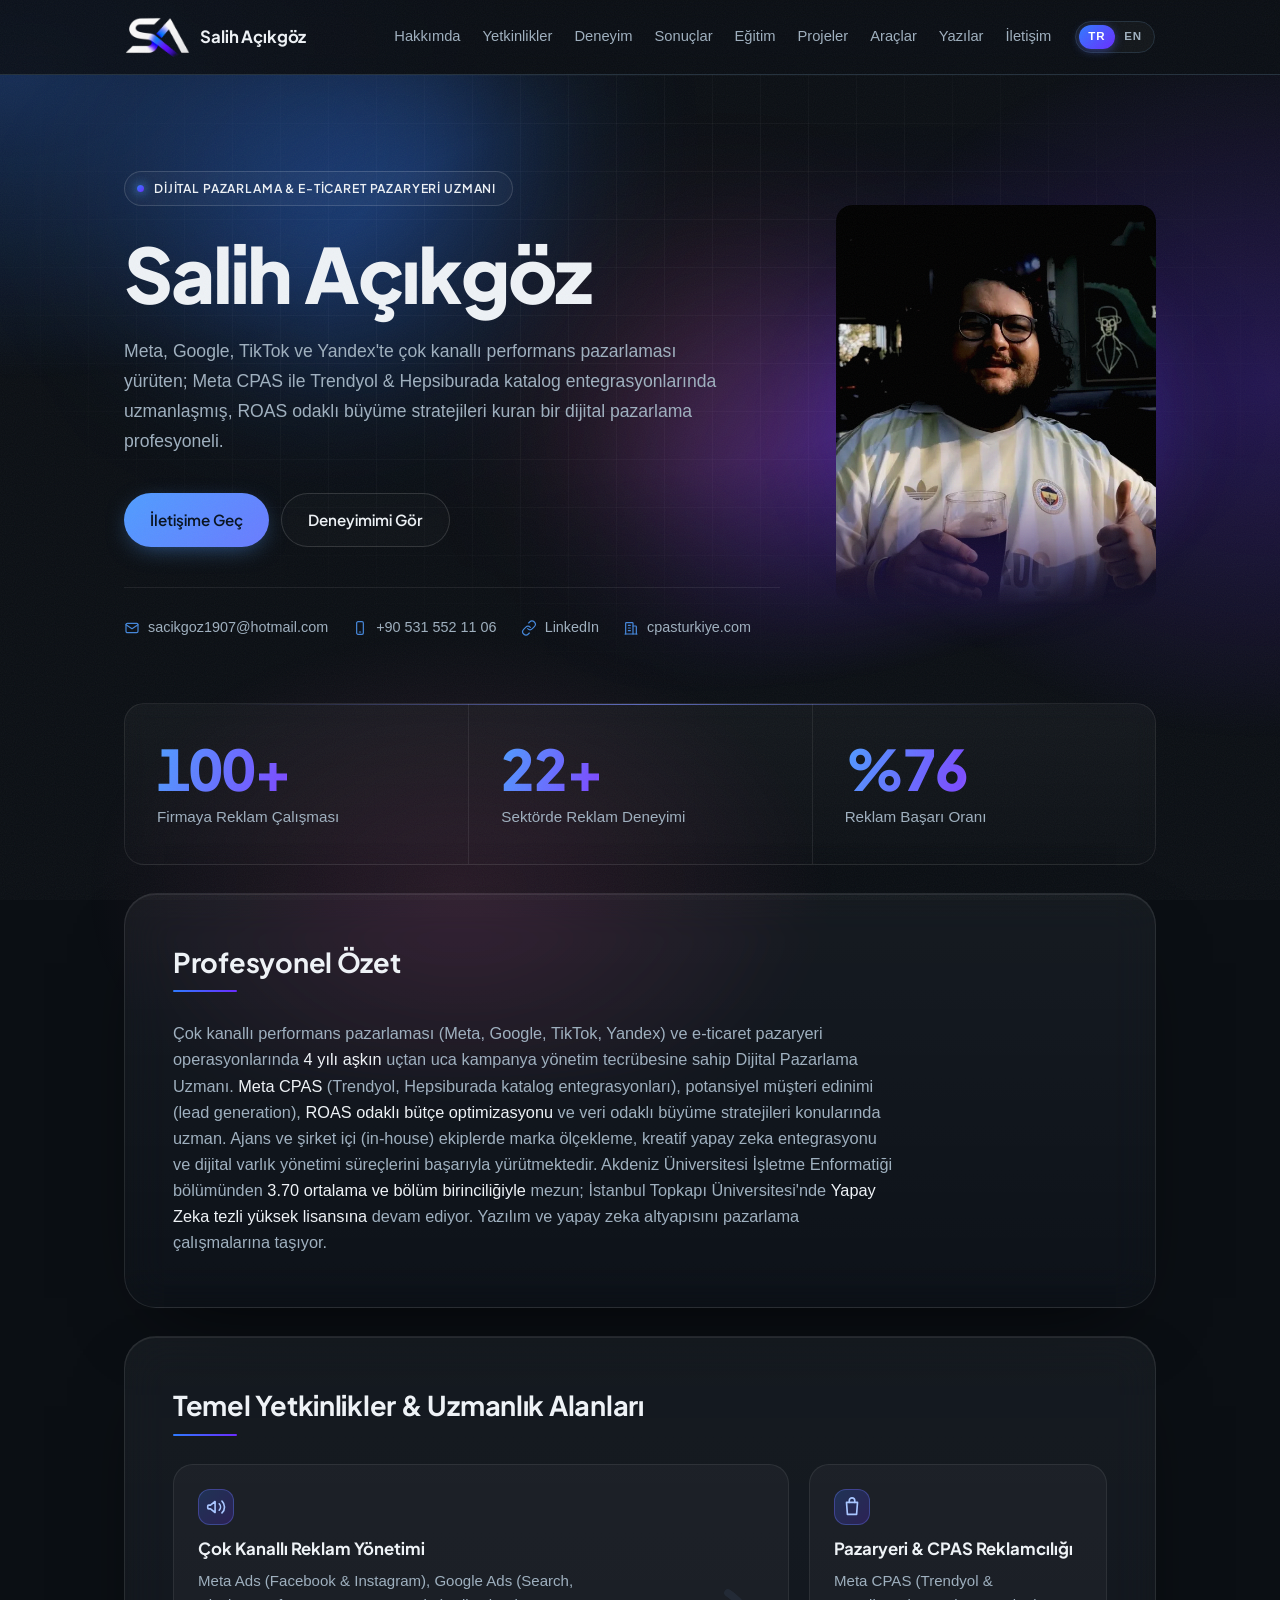
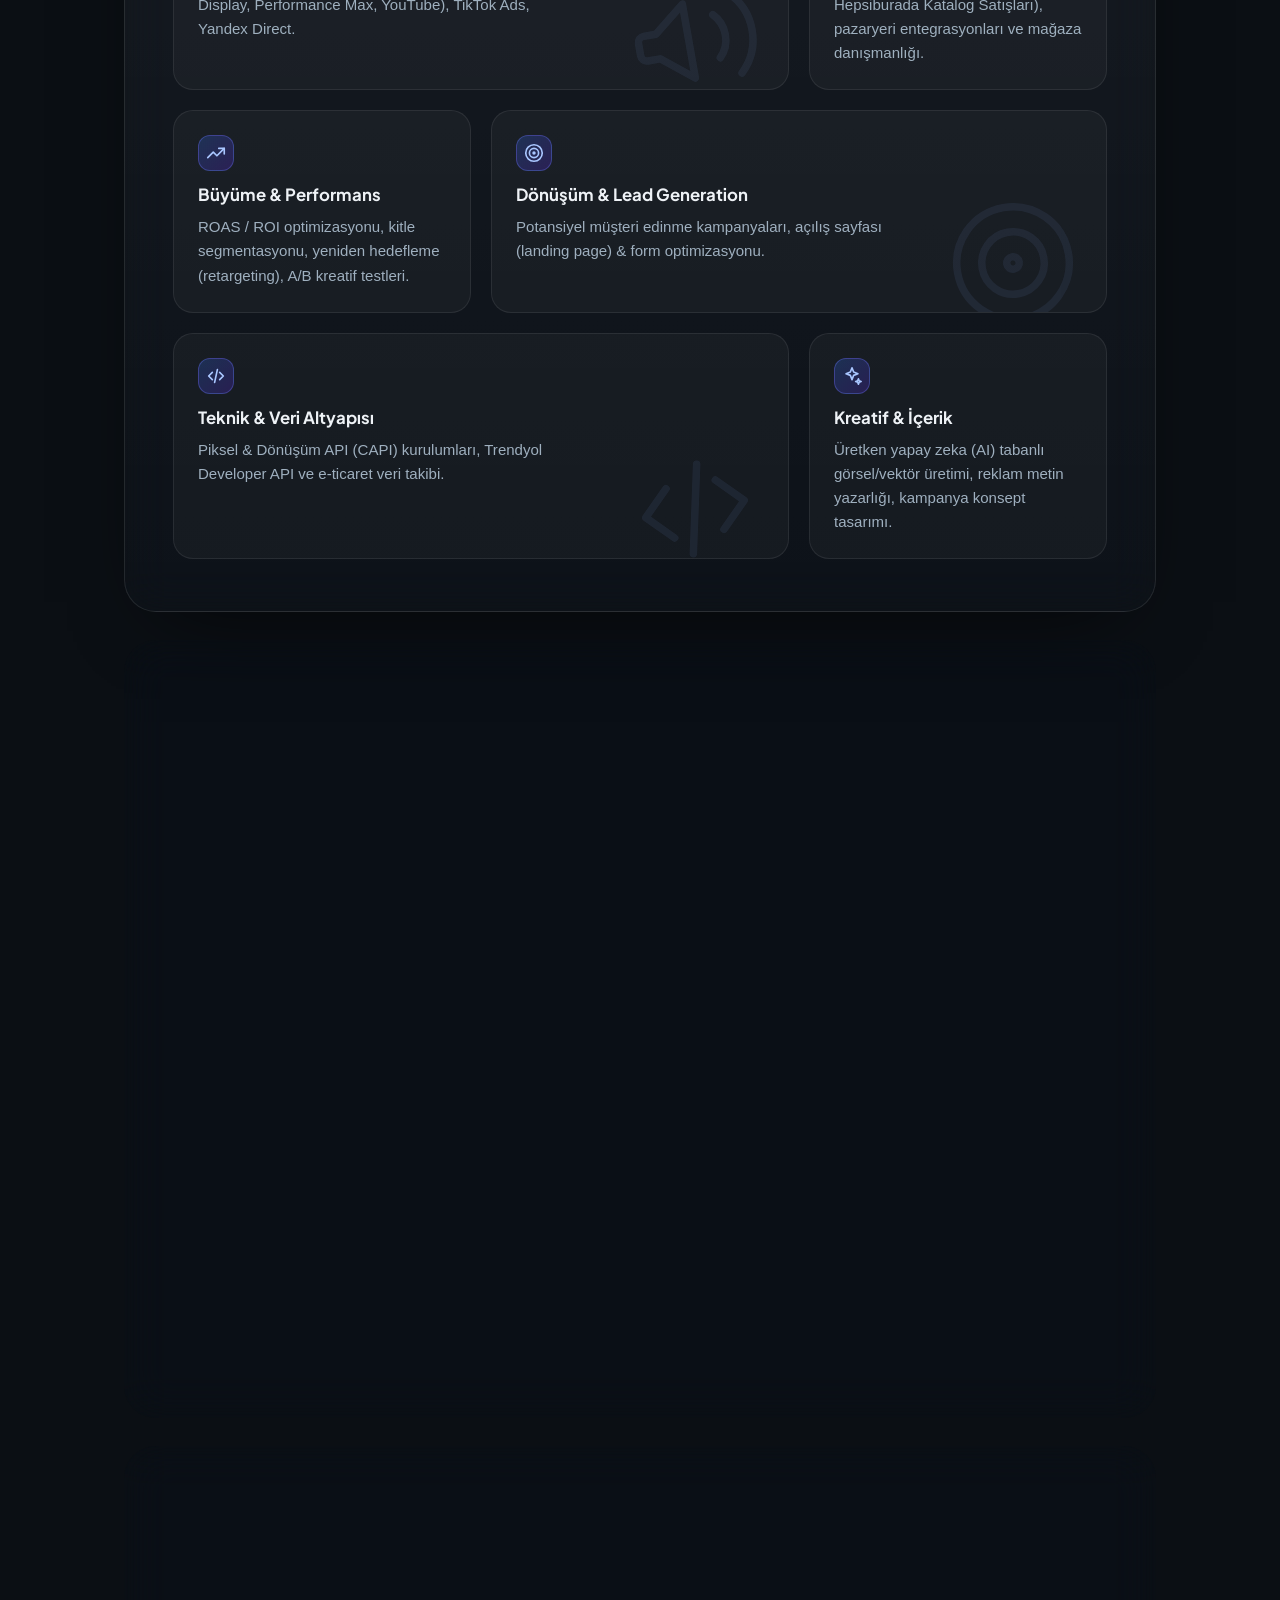
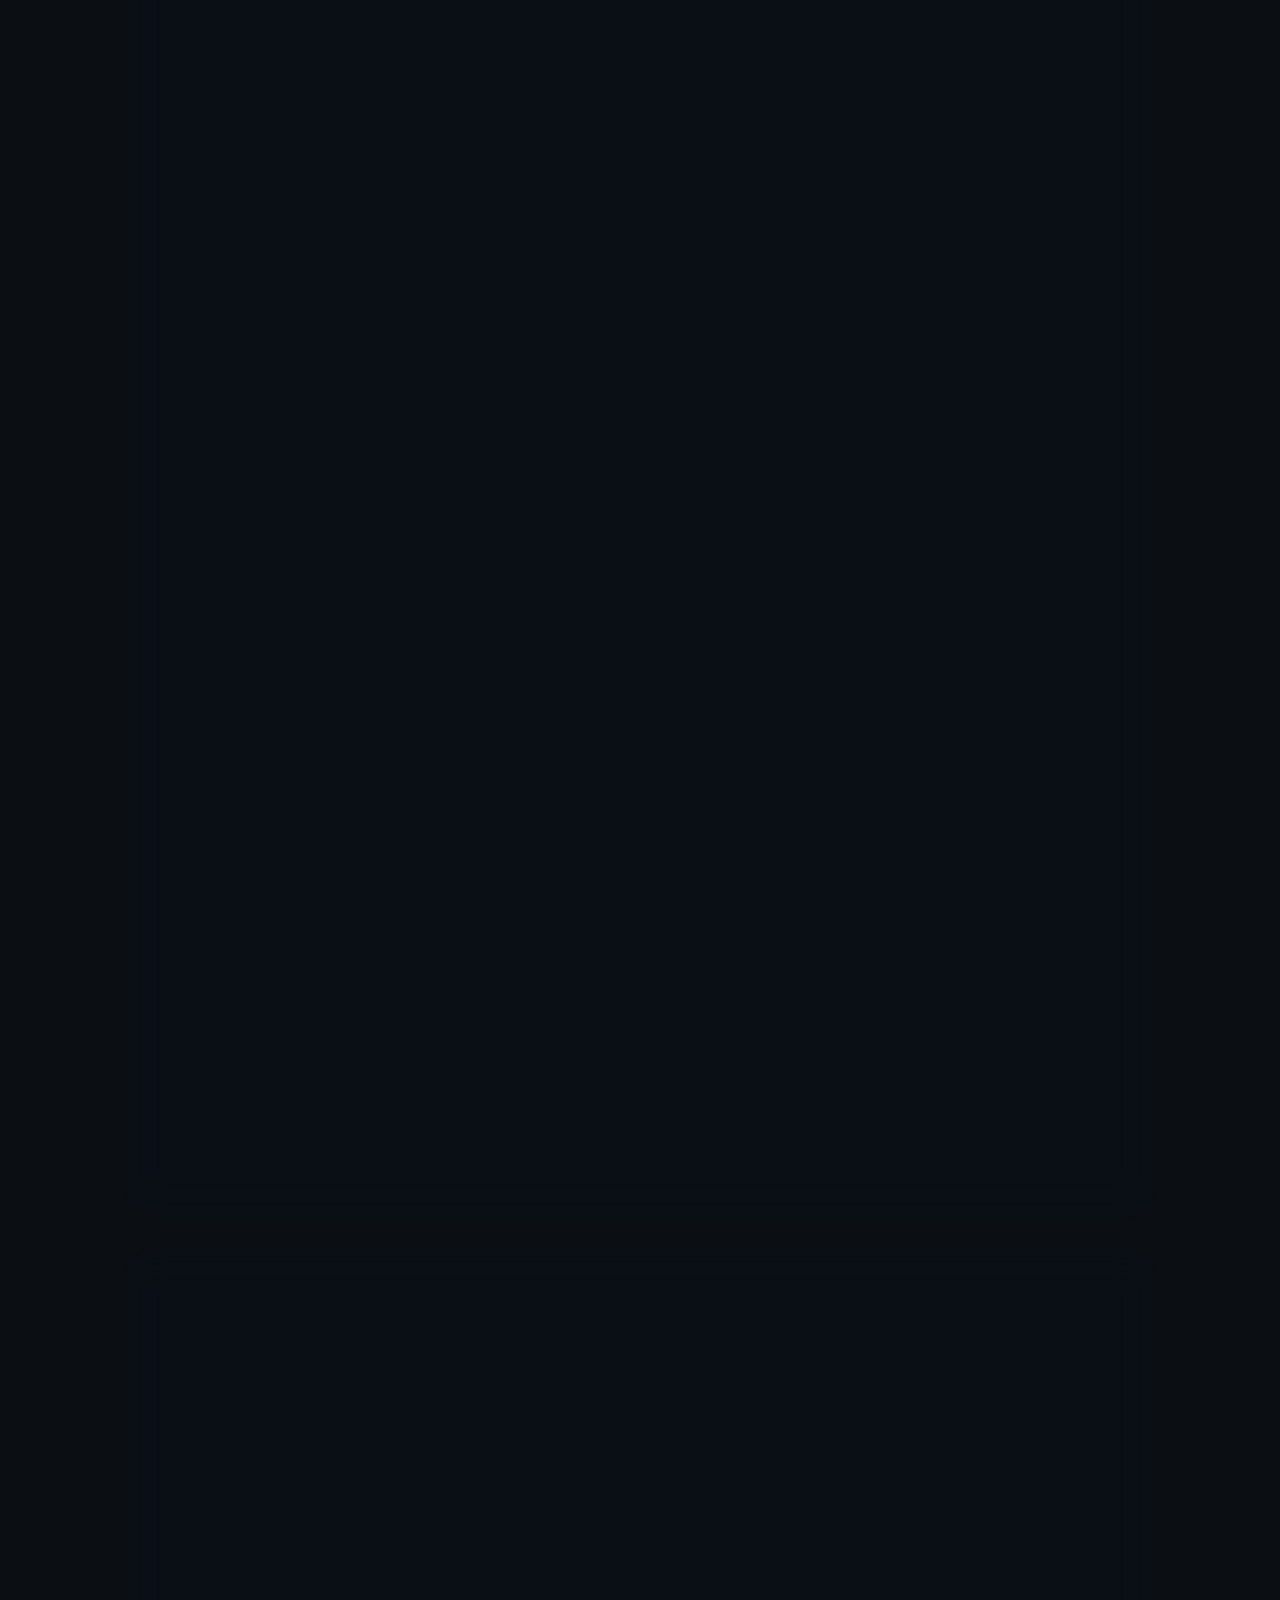
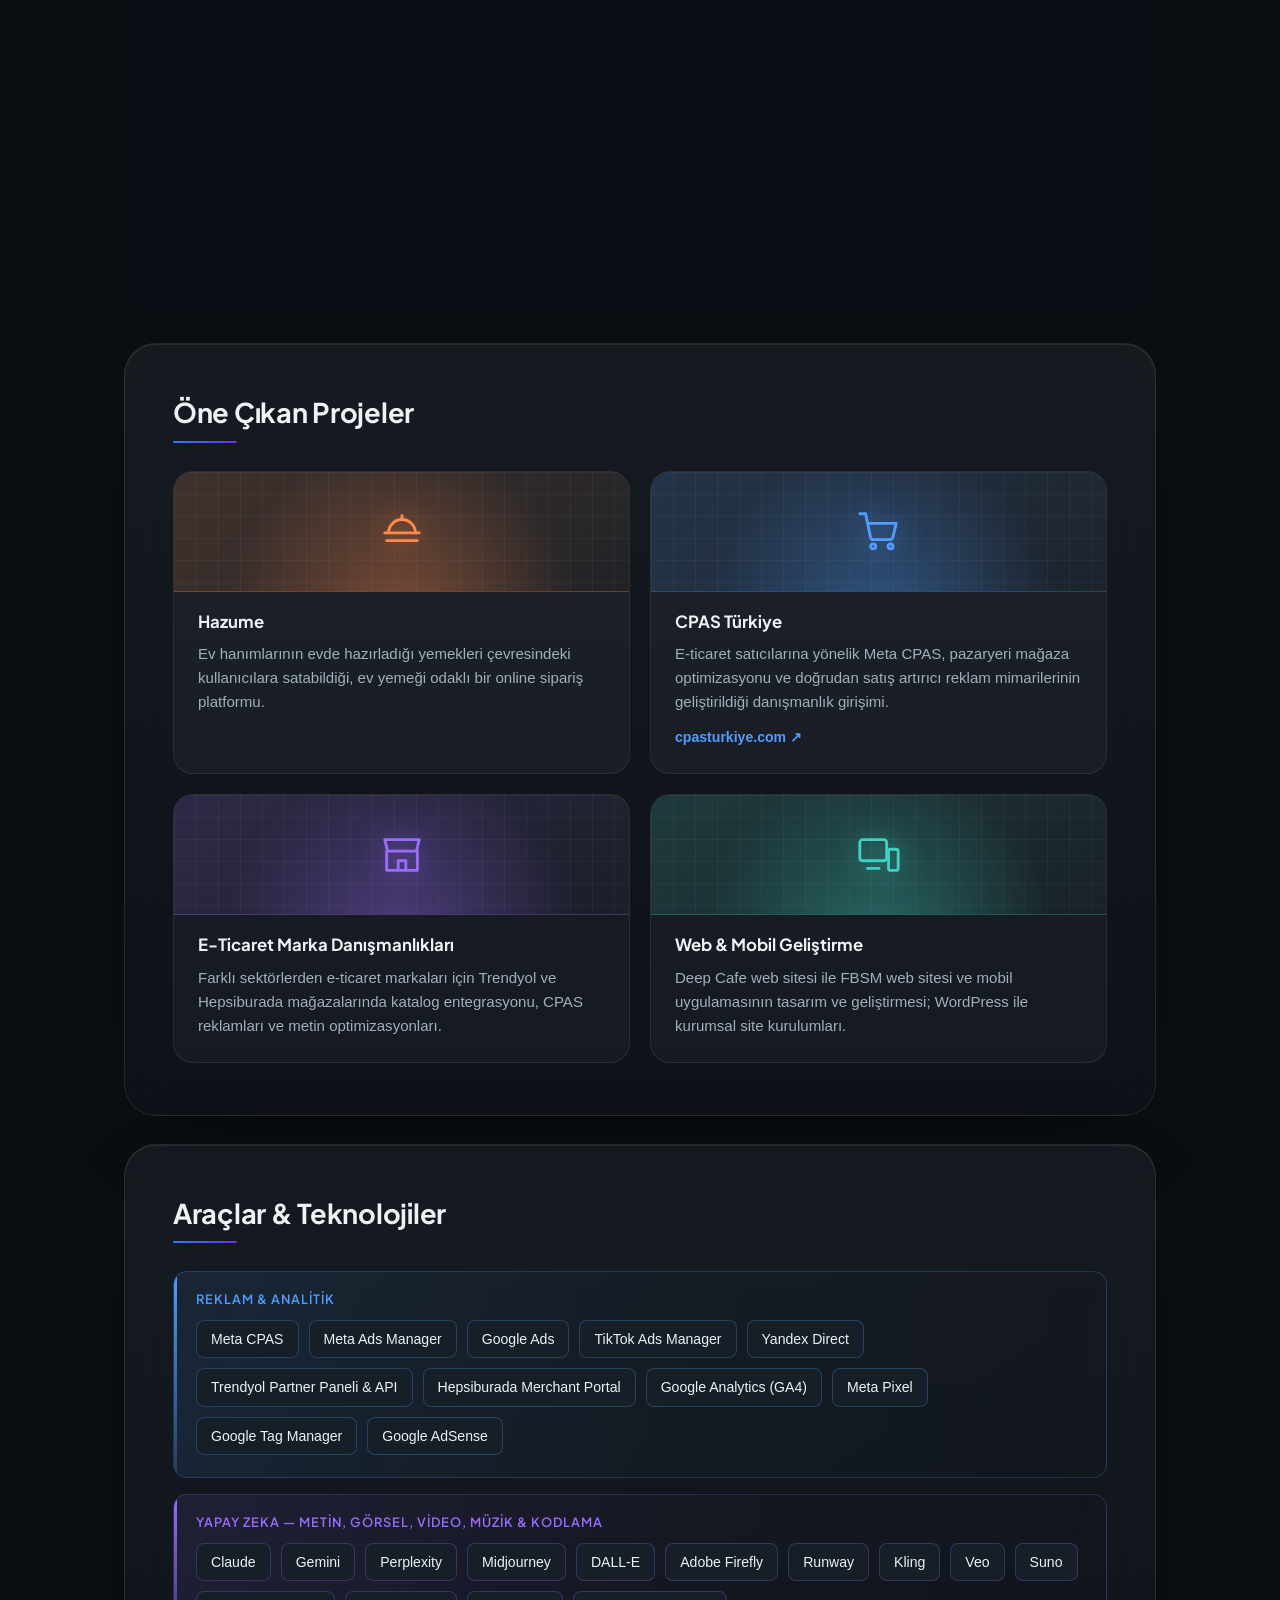
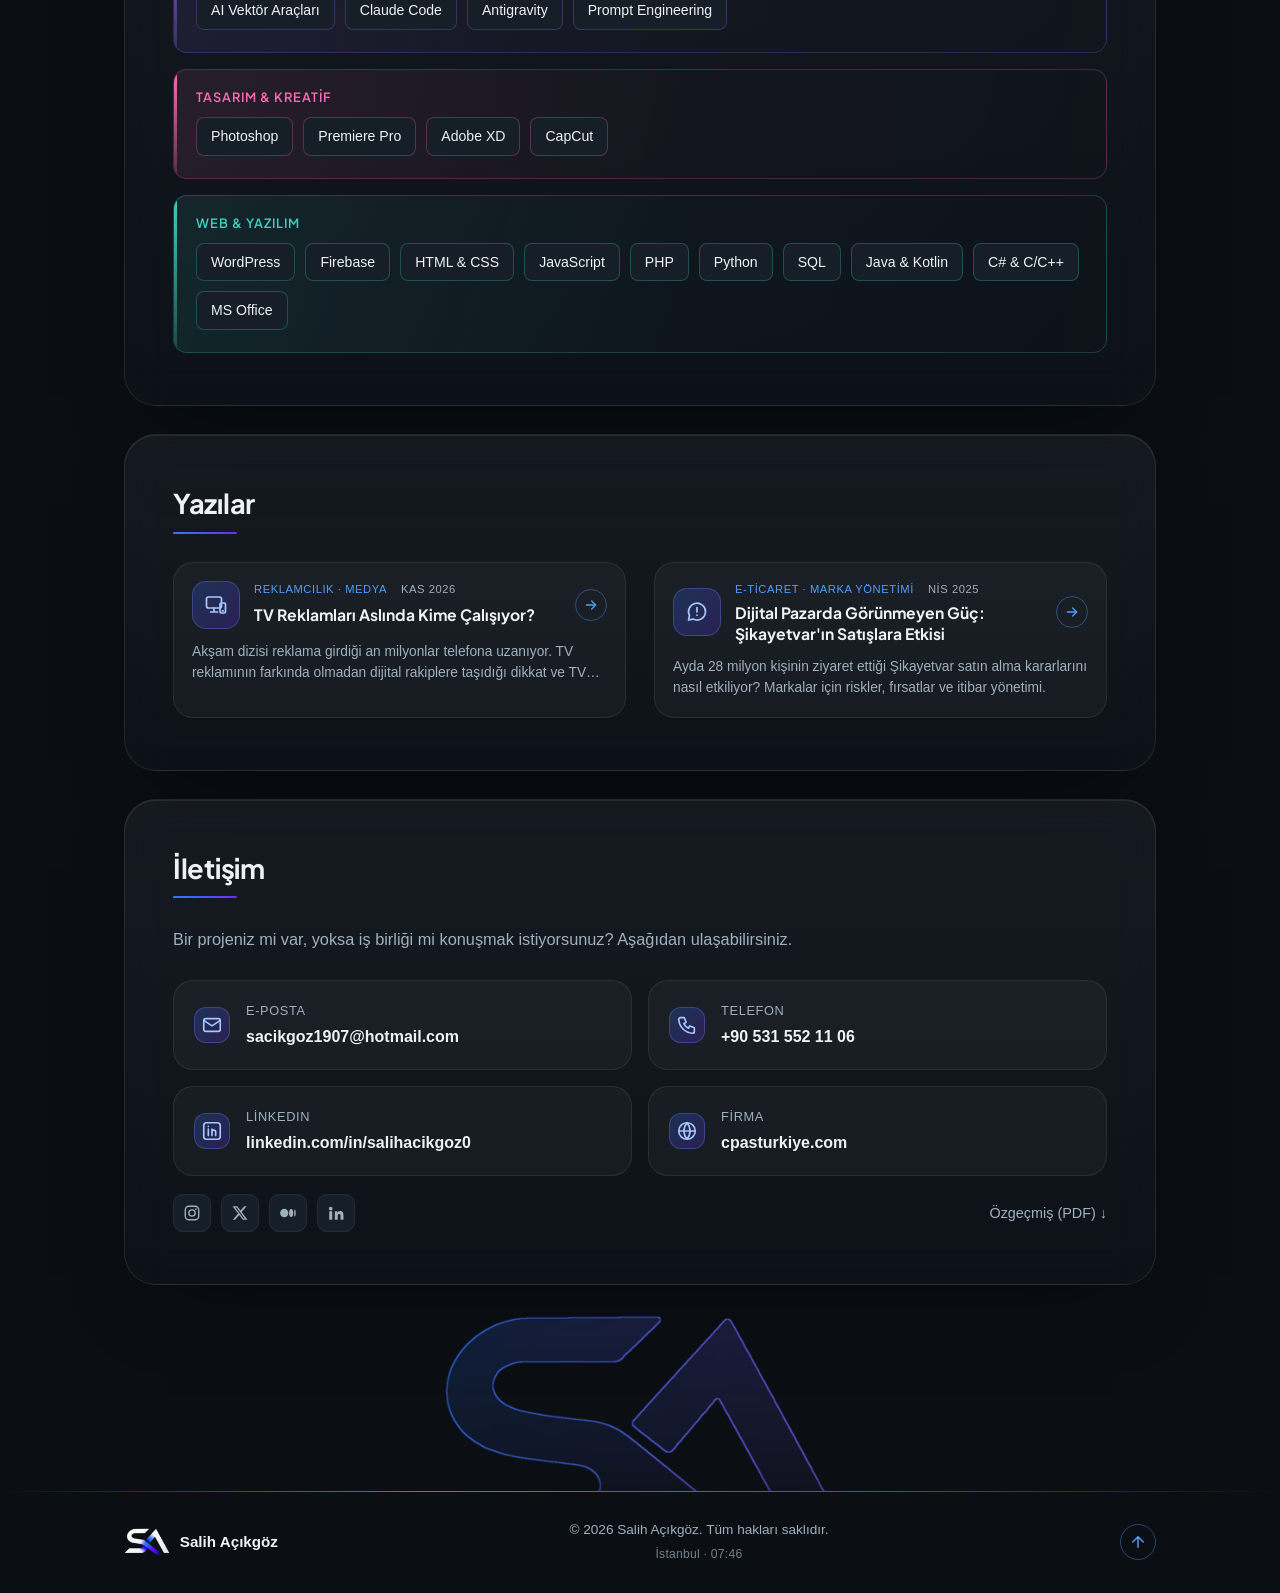
==== index.html @ 22ad57fc "feat: vaka kartları Jale verisiyle her gün güncelleniyor Co-Authored-By: Claude Opus 5.5 <noreply@an" ====
<!DOCTYPE html>
<html lang="tr">
<head>
<meta charset="UTF-8">
<meta name="viewport" content="width=device-width, initial-scale=1.0">
<meta name="theme-color" content="#0b0f14">
<title>Salih Açıkgöz | Dijital Pazarlama & E-Ticaret Pazaryeri Uzmanı</title>
<meta name="description" content="Salih Açıkgöz — Dijital Pazarlama & E-Ticaret Pazaryeri Uzmanı. Meta, Google, TikTok, Yandex performans pazarlaması ve Meta CPAS uzmanlığı.">
<!-- İkon adresleri sabit (?v= yok): Google arama sonucundaki logo sabit adres ister -->
<link rel="icon" type="image/png" href="images/site-icon-48.png" sizes="48x48">
<link rel="icon" type="image/png" href="images/site-icon-192.png" sizes="192x192">
<link rel="apple-touch-icon" href="images/apple-touch-icon.png">
<!-- Dil geçişi (TR ↔ EN): dairesel açılım ilk çizimden önce ayarlanır; script kaydırmayı bitirene kadar çizim bekler -->
<link rel="expect" href="#page-ready" blocking="render">
<script>
  try {
    var j = JSON.parse(sessionStorage.getItem("langJump"));
    if (j && Date.now() - j.t < 10000) {
      var h = document.documentElement, r = Math.hypot(Math.max(j.x, innerWidth - j.x), Math.max(j.y, innerHeight - j.y));
      h.style.setProperty("--vt-x", j.x + "px");
      h.style.setProperty("--vt-y", j.y + "px");
      h.style.setProperty("--vt-r", Math.ceil(r) + "px");
      h.classList.add("vt-lang");
    }
  } catch (e) {}
</script>
<link rel="preconnect" href="https://fonts.googleapis.com">
<link rel="preconnect" href="https://fonts.gstatic.com" crossorigin>
<link rel="stylesheet" href="https://fonts.googleapis.com/css2?family=Plus+Jakarta+Sans:wght@500;600;700;800&display=swap">
<link rel="stylesheet" href="style.css?v=dev">
<link rel="canonical" href="https://salihacikgoz.com/">
<link rel="alternate" hreflang="tr" href="https://salihacikgoz.com/">
<link rel="alternate" hreflang="en" href="https://salihacikgoz.com/en/">
<link rel="alternate" hreflang="x-default" href="https://salihacikgoz.com/">

<!-- Paylaşım önizlemesi (LinkedIn, WhatsApp, X, Facebook) -->
<meta property="og:type" content="profile">
<meta property="og:locale" content="tr_TR">
<meta property="og:locale:alternate" content="en_US">
<meta property="og:site_name" content="Salih Açıkgöz">
<meta property="og:url" content="https://salihacikgoz.com/">
<meta property="og:title" content="Salih Açıkgöz | Dijital Pazarlama & E-Ticaret Pazaryeri Uzmanı">
<meta property="og:description" content="Meta, Google, TikTok ve Yandex performans pazarlaması; Meta CPAS ile Trendyol & Hepsiburada katalog reklamları. 100+ firmaya reklam çalışması.">
<meta property="og:image" content="https://salihacikgoz.com/images/og-image.jpg">
<meta property="og:image:width" content="1200">
<meta property="og:image:height" content="630">
<meta property="og:image:alt" content="Salih Açıkgöz">
<meta property="profile:first_name" content="Salih">
<meta property="profile:last_name" content="Açıkgöz">
<meta name="twitter:card" content="summary_large_image">
<meta name="twitter:creator" content="@SalihAcikgoz0">
<meta name="twitter:title" content="Salih Açıkgöz | Dijital Pazarlama & E-Ticaret Pazaryeri Uzmanı">
<meta name="twitter:description" content="Meta, Google, TikTok ve Yandex performans pazarlaması; Meta CPAS ile Trendyol & Hepsiburada katalog reklamları.">
<meta name="twitter:image" content="https://salihacikgoz.com/images/og-image.jpg">

<!-- Google için yapılandırılmış veri -->
<script type="application/ld+json">
{
  "@context": "https://schema.org",
  "@type": "Person",
  "name": "Salih Açıkgöz",
  "jobTitle": "Dijital Pazarlama & E-Ticaret Pazaryeri Uzmanı",
  "url": "https://salihacikgoz.com/",
  "image": "https://salihacikgoz.com/images/profile.jpg",
  "email": "mailto:sacikgoz1907@hotmail.com",
  "sameAs": [
    "https://www.linkedin.com/in/salihacikgoz0/",
    "https://www.instagram.com/salihacikgoz0/",
    "https://x.com/SalihAcikgoz0",
    "https://medium.com/@salihacikgoz",
    "https://cpasturkiye.com"
  ],
  "worksFor": { "@type": "Organization", "name": "BrotherHustle" },
  "alumniOf": [
    { "@type": "CollegeOrUniversity", "name": "Akdeniz Üniversitesi" },
    { "@type": "CollegeOrUniversity", "name": "İstanbul Topkapı Üniversitesi" },
    { "@type": "CollegeOrUniversity", "name": "Anadolu Üniversitesi" }
  ],
  "knowsAbout": [
    "Meta CPAS", "Meta Ads", "Google Ads", "TikTok Ads", "Yandex Direct",
    "Performans Pazarlaması", "Trendyol", "Hepsiburada", "E-Ticaret", "Yapay Zeka"
  ],
  "knowsLanguage": ["tr", "en"]
}
</script>

<!-- Google tag (gtag.js) -->
<script async src="https://www.googletagmanager.com/gtag/js?id=G-B23FWT14V4"></script>
<script>
  window.dataLayer = window.dataLayer || [];
  function gtag(){dataLayer.push(arguments);}
  gtag('js', new Date());

  gtag('config', 'G-B23FWT14V4');
</script>
</head>
<body>

<header class="nav">
  <div class="nav-inner">
    <div class="scroll-progress" aria-hidden="true"></div>
    <a href="/" class="logo"><img src="images/logo-mark.webp?v=dev" alt="" width="65" height="40"><span>Salih Açıkgöz</span></a>
    <button class="nav-toggle" id="navToggle" aria-label="Menüyü aç">☰</button>
    <nav class="nav-links" id="navLinks">
      <a href="#about">Hakkımda</a>
      <a href="#skills">Yetkinlikler</a>
      <a href="#experience">Deneyim</a>
      <a href="#brands">Sonuçlar</a>
      <a href="#education">Eğitim</a>
      <a href="#projects">Projeler</a>
      <a href="#tools">Araçlar</a>
      <a href="#writing">Yazılar</a>
      <a href="#contact">İletişim</a>
    </nav>
    <a href="/en/" class="lang-switch" hreflang="en" lang="en" aria-label="English version"><span class="ls-opt on" aria-hidden="true">TR</span><span class="ls-opt" aria-hidden="true">EN</span></a>
  </div>
</header>

<main>

  <section id="top" class="hero">
    <div class="hero-bg" aria-hidden="true">
      <span class="glow glow-blue"></span>
      <span class="glow glow-purple"></span>
      <span class="glow glow-pink"></span>
    </div>
    <div class="hero-inner">
      <p class="eyebrow">Dijital Pazarlama & E-Ticaret Pazaryeri Uzmanı</p>
      <h1>Salih Açıkgöz</h1>
      <p class="hero-lead">
        Meta, Google, TikTok ve Yandex'te çok kanallı performans pazarlaması yürüten;
        Meta CPAS ile Trendyol & Hepsiburada katalog entegrasyonlarında uzmanlaşmış,
        ROAS odaklı büyüme stratejileri kuran bir dijital pazarlama profesyoneli.
      </p>
      <div class="hero-actions">
        <a href="#contact" class="btn btn-primary">İletişime Geç</a>
        <a href="#experience" class="btn btn-ghost">Deneyimimi Gör</a>
      </div>
      <div class="hero-meta">
        <span><svg viewBox="0 0 24 24" fill="none" stroke-width="1.8" stroke-linecap="round" stroke-linejoin="round" aria-hidden="true"><rect x="3" y="5" width="18" height="14" rx="2"/><path d="m3 7 9 6 9-6"/></svg>sacikgoz1907@hotmail.com</span>
        <span><svg viewBox="0 0 24 24" fill="none" stroke-width="1.8" stroke-linecap="round" stroke-linejoin="round" aria-hidden="true"><rect x="7" y="2.5" width="10" height="19" rx="2"/><path d="M11 18h2"/></svg>+90 531 552 11 06</span>
        <span><svg viewBox="0 0 24 24" fill="none" stroke-width="1.8" stroke-linecap="round" stroke-linejoin="round" aria-hidden="true"><path d="M10 13a5 5 0 0 0 7.07 0l3-3a5 5 0 0 0-7.07-7.07l-1.5 1.5"/><path d="M14 11a5 5 0 0 0-7.07 0l-3 3a5 5 0 0 0 7.07 7.07l1.5-1.5"/></svg><a href="https://linkedin.com/in/salihacikgoz0/" target="_blank" rel="noopener">LinkedIn</a></span>
        <span><svg viewBox="0 0 24 24" fill="none" stroke-width="1.8" stroke-linecap="round" stroke-linejoin="round" aria-hidden="true"><path d="M4 21V5a1 1 0 0 1 1-1h9a1 1 0 0 1 1 1v16"/><path d="M15 9h4a1 1 0 0 1 1 1v11"/><path d="M8 8h3M8 12h3M8 16h3M3 21h18"/></svg><a href="https://cpasturkiye.com" target="_blank" rel="noopener">cpasturkiye.com</a></span>
      </div>
    </div>
    <figure class="hero-photo">
      <img src="images/profile.webp?v=dev" alt="Salih Açıkgöz" width="608" height="760" fetchpriority="high">
    </figure>
  </section>

  <section class="stats" aria-label="Rakamlarla">
    <div class="stat">
      <span class="stat-value">100+</span>
      <span class="stat-label">Firmaya Reklam Çalışması</span>
    </div>
    <div class="stat">
      <span class="stat-value">22+</span>
      <span class="stat-label">Sektörde Reklam Deneyimi</span>
    </div>
    <div class="stat">
      <span class="stat-value">%76</span>
      <span class="stat-label">Reklam Başarı Oranı</span>
    </div>
  </section>

  <section id="about" class="section">
    <h2 class="section-title">Profesyonel Özet</h2>
    <p class="section-text summary">
      Çok kanallı performans pazarlaması (Meta, Google, TikTok, Yandex) ve e-ticaret pazaryeri
      operasyonlarında <span class="hl">4 yılı aşkın</span> uçtan uca kampanya yönetim tecrübesine sahip Dijital Pazarlama
      Uzmanı. <span class="hl">Meta CPAS</span> (Trendyol, Hepsiburada katalog entegrasyonları), potansiyel müşteri edinimi
      (lead generation), <span class="hl">ROAS odaklı bütçe optimizasyonu</span> ve veri odaklı büyüme stratejileri konularında
      uzman. Ajans ve şirket içi (in-house) ekiplerde marka ölçekleme, kreatif yapay zeka entegrasyonu
      ve dijital varlık yönetimi süreçlerini başarıyla yürütmektedir. Akdeniz Üniversitesi İşletme
      Enformatiği bölümünden <span class="hl">3.70 ortalama ve bölüm birinciliğiyle</span> mezun; İstanbul Topkapı
      Üniversitesi'nde <span class="hl">Yapay Zeka tezli yüksek lisansına</span> devam ediyor. Yazılım ve yapay zeka
      altyapısını pazarlama çalışmalarına taşıyor.
    </p>
  </section>

  <section id="skills" class="section alt">
    <h2 class="section-title">Temel Yetkinlikler & Uzmanlık Alanları</h2>
    <div class="grid grid-3 bento">
      <div class="card wide">
        <span class="card-art" aria-hidden="true"><svg viewBox="0 0 24 24" fill="none" stroke="currentColor" stroke-width="1.8" stroke-linecap="round" stroke-linejoin="round"><path d="M3 11v2a1 1 0 0 0 1 1h2l5 4V6L6 10H4a1 1 0 0 0-1 1z"/><path d="M15.5 8.5a5 5 0 0 1 0 7"/><path d="M18.5 5.5a9 9 0 0 1 0 13"/></svg></span>
        <span class="card-icon" aria-hidden="true"><svg viewBox="0 0 24 24" fill="none" stroke="currentColor" stroke-width="1.8" stroke-linecap="round" stroke-linejoin="round"><path d="M3 11v2a1 1 0 0 0 1 1h2l5 4V6L6 10H4a1 1 0 0 0-1 1z"/><path d="M15.5 8.5a5 5 0 0 1 0 7"/><path d="M18.5 5.5a9 9 0 0 1 0 13"/></svg></span>
        <h3>Çok Kanallı Reklam Yönetimi</h3>
        <p>Meta Ads (Facebook & Instagram), Google Ads (Search, Display, Performance Max, YouTube), TikTok Ads, Yandex Direct.</p>
      </div>
      <div class="card">
        <span class="card-art" aria-hidden="true"><svg viewBox="0 0 24 24" fill="none" stroke="currentColor" stroke-width="1.8" stroke-linecap="round" stroke-linejoin="round"><path d="M6 7h12l-1 13H7L6 7z"/><path d="M9 7V5a3 3 0 0 1 6 0v2"/></svg></span>
        <span class="card-icon" aria-hidden="true"><svg viewBox="0 0 24 24" fill="none" stroke="currentColor" stroke-width="1.8" stroke-linecap="round" stroke-linejoin="round"><path d="M6 7h12l-1 13H7L6 7z"/><path d="M9 7V5a3 3 0 0 1 6 0v2"/></svg></span>
        <h3>Pazaryeri & CPAS Reklamcılığı</h3>
        <p>Meta CPAS (Trendyol & Hepsiburada Katalog Satışları), pazaryeri entegrasyonları ve mağaza danışmanlığı.</p>
      </div>
      <div class="card">
        <span class="card-art" aria-hidden="true"><svg viewBox="0 0 24 24" fill="none" stroke="currentColor" stroke-width="1.8" stroke-linecap="round" stroke-linejoin="round"><path d="M3 17l6-6 4 4 8-8"/><path d="M15 7h6v6"/></svg></span>
        <span class="card-icon" aria-hidden="true"><svg viewBox="0 0 24 24" fill="none" stroke="currentColor" stroke-width="1.8" stroke-linecap="round" stroke-linejoin="round"><path d="M3 17l6-6 4 4 8-8"/><path d="M15 7h6v6"/></svg></span>
        <h3>Büyüme & Performans</h3>
        <p>ROAS / ROI optimizasyonu, kitle segmentasyonu, yeniden hedefleme (retargeting), A/B kreatif testleri.</p>
      </div>
      <div class="card wide">
        <span class="card-art" aria-hidden="true"><svg viewBox="0 0 24 24" fill="none" stroke="currentColor" stroke-width="1.8" stroke-linecap="round" stroke-linejoin="round"><circle cx="12" cy="12" r="9"/><circle cx="12" cy="12" r="5"/><circle cx="12" cy="12" r="1"/></svg></span>
        <span class="card-icon" aria-hidden="true"><svg viewBox="0 0 24 24" fill="none" stroke="currentColor" stroke-width="1.8" stroke-linecap="round" stroke-linejoin="round"><circle cx="12" cy="12" r="9"/><circle cx="12" cy="12" r="5"/><circle cx="12" cy="12" r="1"/></svg></span>
        <h3>Dönüşüm & Lead Generation</h3>
        <p>Potansiyel müşteri edinme kampanyaları, açılış sayfası (landing page) & form optimizasyonu.</p>
      </div>
      <div class="card wide">
        <span class="card-art" aria-hidden="true"><svg viewBox="0 0 24 24" fill="none" stroke="currentColor" stroke-width="1.8" stroke-linecap="round" stroke-linejoin="round"><path d="M8 8l-4 4 4 4"/><path d="M16 8l4 4-4 4"/><path d="M13.5 5l-3 14"/></svg></span>
        <span class="card-icon" aria-hidden="true"><svg viewBox="0 0 24 24" fill="none" stroke="currentColor" stroke-width="1.8" stroke-linecap="round" stroke-linejoin="round"><path d="M8 8l-4 4 4 4"/><path d="M16 8l4 4-4 4"/><path d="M13.5 5l-3 14"/></svg></span>
        <h3>Teknik & Veri Altyapısı</h3>
        <p>Piksel & Dönüşüm API (CAPI) kurulumları, Trendyol Developer API ve e-ticaret veri takibi.</p>
      </div>
      <div class="card">
        <span class="card-art" aria-hidden="true"><svg viewBox="0 0 24 24" fill="none" stroke="currentColor" stroke-width="1.8" stroke-linecap="round" stroke-linejoin="round"><path d="M12 3l1.8 4.7L18.5 9.5l-4.7 1.8L12 16l-1.8-4.7L5.5 9.5l4.7-1.8L12 3z"/><path d="M19 15l.8 2.2L22 18l-2.2.8L19 21l-.8-2.2L16 18l2.2-.8L19 15z"/></svg></span>
        <span class="card-icon" aria-hidden="true"><svg viewBox="0 0 24 24" fill="none" stroke="currentColor" stroke-width="1.8" stroke-linecap="round" stroke-linejoin="round"><path d="M12 3l1.8 4.7L18.5 9.5l-4.7 1.8L12 16l-1.8-4.7L5.5 9.5l4.7-1.8L12 3z"/><path d="M19 15l.8 2.2L22 18l-2.2.8L19 21l-.8-2.2L16 18l2.2-.8L19 15z"/></svg></span>
        <h3>Kreatif & İçerik</h3>
        <p>Üretken yapay zeka (AI) tabanlı görsel/vektör üretimi, reklam metin yazarlığı, kampanya konsept tasarımı.</p>
      </div>
    </div>
  </section>

  <section id="experience" class="section">
    <h2 class="section-title">İş Deneyimi</h2>
    <div class="timeline">
      <div class="timeline-item has-logo">
        <img class="timeline-logo" src="images/kurumlar/brotherhustle.webp?v=dev" alt="" width="44" height="44" loading="lazy">
        <div class="timeline-head">
          <h3>BrotherHustle</h3>
          <span class="timeline-date">Aralık 2024 – <span class="live">Halen</span></span>
        </div>
        <p class="timeline-company">Dijital Pazarlama Uzmanı</p>
        <ul>
          <li>Portföydeki markalar için Meta, Google, TikTok ve Yandex platformlarında tam kapsamlı performans pazarlaması stratejilerinin kurgulanması ve yönetilmesi.</li>
          <li>E-ticaret müşterilerinin pazar payını artırmak amacıyla Trendyol ve Hepsiburada odaklı Meta CPAS katalog kampanyalarının optimize edilmesi.</li>
          <li>Bütçe dağılımı, kitle analizi ve A/B testleriyle müşteri edinme maliyetlerinin (CAC) düşürülmesi ve ROAS hedeflerinin tutturulması.</li>
          <li>Marka hedeflerine yönelik kreatif konseptlerin ve AI destekli reklam görsellerinin planlanması.</li>
        </ul>
      </div>
      <div class="timeline-item has-logo">
        <img class="timeline-logo" src="images/kurumlar/deniz-egece.webp?v=dev" alt="" width="44" height="44" loading="lazy">
        <div class="timeline-head">
          <h3>Deniz Egece Enstitü</h3>
          <span class="timeline-date">Eylül 2022 – Eylül 2024</span>
        </div>
        <p class="timeline-company">Dijital Pazarlama Uzmanı</p>
        <ul>
          <li>Enstitünün online eğitim, seminer, yayın ve hizmetlerine yönelik çok kanallı (Meta, Google, Yandex) reklam stratejilerinin yürütülmesi.</li>
          <li>Yüksek hacimli potansiyel müşteri (lead generation) toplama hunilerinin (funnel) oluşturulması, form dönüşüm oranlarının artırılması.</li>
          <li>Arama motoru reklamcılığı (Google Search, Yandex Direct) ile marka bilinirliği ve nitelikli organik/ücretli trafiğin yönetilmesi.</li>
          <li>Kampanya performans metriklerinin (CPA, CTR, CPL) düzenli olarak analiz edilerek haftalık ve aylık optimizasyon raporlarının hazırlanması.</li>
          <li>Trendyol, Hepsiburada, Çiçeksepeti, N11 ve Amazon pazaryeri operasyonlarının yönetilmesi.</li>
          <li>WordPress ile kurumsal web sitelerinin yapımı ve yönetimi; şirketin dijitalleşme çalışmalarında aktif rol alınması.</li>
        </ul>
      </div>
    </div>
  </section>

  <section id="brands" class="section alt">
    <h2 class="section-title">Rakamlarla Sonuçlar</h2>
    <p class="section-text">Son 2 yılda, hiçbirinde CPAS reklamı olmayan markalara sıfırdan kurduğum ve yönettiğim reklamların toplamı.</p>
    <div class="results-figures">
      <div class="rf rf-main"><span class="rf-value" data-count="128.04" data-prefix="₺" data-suffix="M" data-decimals="0">₺128M</span><span class="rf-label">Reklamlardan gelen ciro</span></div>
      <div class="rf"><span class="rf-value" data-count="15.8" data-suffix="x" data-decimals="1">15,8x</span><span class="rf-label">Ortalama ROAS</span></div>
      <div class="rf"><span class="rf-value" data-count="8.11" data-prefix="₺" data-suffix="M" data-decimals="1">₺8,1M</span><span class="rf-label">Yönetilen reklam bütçesi</span></div>
      <div class="rf"><span class="rf-value" data-count="68" data-decimals="0">68</span><span class="rf-label">Aktif reklam hesabı</span></div>
    </div>
    <ol class="process">
      <li><span>01</span>Trendyol katalog entegrasyonu</li>
      <li><span>02</span>Meta CPAS kurulumu</li>
      <li><span>03</span>Kampanya yönetimi &amp; optimizasyon</li>
    </ol>
    <div class="cases">
      <article class="case">
        <p class="case-sector">Kadın Giyim</p>
        <h3>₺2,19M harcama → ₺49,8M ciro</h3>
        <div class="case-bar" aria-hidden="true"><span class="case-spend" style="--w: 4.4%"></span></div>
        <p class="case-legend" aria-hidden="true"><i class="lg-spend"></i>Harcama <i class="lg-rev"></i>Ciro</p>
        <dl class="case-stats">
          <div><dt>ROAS</dt><dd>22,8x</dd></div>
          <div><dt>Satış</dt><dd>76.311</dd></div>
          <div><dt>Reklam/satış</dt><dd>~₺29</dd></div>
        </dl>
        <p class="case-story">Büyük bütçe yerine küçük başlayıp sonuç geldikçe artırdık; kış aylarında bile büyüme sürdü.</p>
      </article>
      <article class="case">
        <p class="case-sector">Ev Tekstili</p>
        <h3>₺660 bin harcama → ₺14,9M ciro</h3>
        <div class="case-bar" aria-hidden="true"><span class="case-spend" style="--w: 4.4%"></span></div>
        <p class="case-legend" aria-hidden="true"><i class="lg-spend"></i>Harcama <i class="lg-rev"></i>Ciro</p>
        <dl class="case-stats">
          <div><dt>ROAS</dt><dd>22,6x</dd></div>
          <div><dt>Satış</dt><dd>14.402</dd></div>
          <div><dt>Reklam/satış</dt><dd>~₺46</dd></div>
        </dl>
        <p class="case-story">Markanın Trendyol içindeki kendi reklamlarından yaklaşık 3 kat daha verimli çalıştı.</p>
      </article>
      <article class="case">
        <p class="case-sector">Ayakkabı</p>
        <h3>₺435 bin harcama → ₺8,4M ciro</h3>
        <div class="case-bar" aria-hidden="true"><span class="case-spend" style="--w: 5.2%"></span></div>
        <p class="case-legend" aria-hidden="true"><i class="lg-spend"></i>Harcama <i class="lg-rev"></i>Ciro</p>
        <dl class="case-stats">
          <div><dt>ROAS</dt><dd>19,2x</dd></div>
          <div><dt>Satış</dt><dd>8.878</dd></div>
          <div><dt>Reklam/satış</dt><dd>~₺49</dd></div>
        </dl>
        <p class="case-story">En yoğun haftalarda markanın Trendyol içindeki kendi reklamlarının iki katından fazla verim aldık.</p>
      </article>
      <article class="case">
        <p class="case-sector">Mobilya · Küçük bütçe</p>
        <h3>₺104 bin harcama → ₺2,6M ciro</h3>
        <div class="case-bar" aria-hidden="true"><span class="case-spend" style="--w: 4.1%"></span></div>
        <p class="case-legend" aria-hidden="true"><i class="lg-spend"></i>Harcama <i class="lg-rev"></i>Ciro</p>
        <dl class="case-stats">
          <div><dt>ROAS</dt><dd>24,7x</dd></div>
          <div><dt>Satış</dt><dd>2.739</dd></div>
          <div><dt>Reklam/satış</dt><dd>~₺38</dd></div>
        </dl>
        <p class="case-story">Küçük bütçeye rağmen markanın Trendyol içindeki kendi reklamlarını geride bıraktı.</p>
      </article>
    </div>
    <p class="cases-hint" aria-hidden="true">Diğer vakalar için kaydırın →</p>
    <p class="results-note">Kaynak: yönettiğim hesapların Meta Reklam Yöneticisi verileri, 2024–2026. Ciro, Meta'nın reklamlara atfettiği satışlardır. ROAS = ciro ÷ reklam harcaması.</p>
    <h3 class="tags-title brands-title">Çalıştığım markalardan bazıları</h3>
    <p class="section-text">Logoya tıklayarak Trendyol mağazalarını görebilirsiniz.</p>
    <ul class="brands-grid">
        <li><a href="https://www.trendyol.com/magaza/hiccup-m-938209" target="_blank" rel="noopener" class="brand" title="Hiccup">
          <img src="images/markalar/hiccup.webp?v=dev" alt="" width="64" height="64" loading="lazy">
          <span>Hiccup</span>
        </a></li>
        <li><a href="https://www.trendyol.com/magaza/diversey-m-876564" target="_blank" rel="noopener" class="brand" title="Diversey">
          <img src="images/markalar/diversey.webp?v=dev" alt="" width="64" height="64" loading="lazy">
          <span>Diversey</span>
        </a></li>
        <li><a href="https://www.trendyol.com/magaza/melenihome-m-119640" target="_blank" rel="noopener" class="brand" title="Meleni Home">
          <img src="images/markalar/meleni-home.webp?v=dev" alt="" width="64" height="64" loading="lazy">
          <span>Meleni Home</span>
        </a></li>
        <li><a href="https://www.trendyol.com/magaza/formeya-m-323918" target="_blank" rel="noopener" class="brand" title="Formeya">
          <img src="images/markalar/formeya.webp?v=dev" alt="" width="64" height="64" loading="lazy">
          <span>Formeya</span>
        </a></li>
        <li><a href="https://www.trendyol.com/magaza/meleni-baby-kids-m-702172" target="_blank" rel="noopener" class="brand" title="Meleni Baby &amp; Kids">
          <img src="images/markalar/meleni-baby-kids.webp?v=dev" alt="" width="64" height="64" loading="lazy">
          <span>Meleni Baby &amp; Kids</span>
        </a></li>
        <li><a href="https://www.trendyol.com/magaza/banega-m-669402" target="_blank" rel="noopener" class="brand" title="Banega">
          <img src="images/markalar/banega.webp?v=dev" alt="" width="64" height="64" loading="lazy">
          <span>Banega</span>
        </a></li>
        <li><a href="https://www.trendyol.com/magaza/cleanshe-m-842949" target="_blank" rel="noopener" class="brand" title="CleanShe">
          <img src="images/markalar/cleanshe.webp?v=dev" alt="" width="64" height="64" loading="lazy">
          <span>CleanShe</span>
        </a></li>
        <li><a href="https://www.trendyol.com/magaza/deppo-trend-m-178956" target="_blank" rel="noopener" class="brand" title="Deppo Trend">
          <img src="images/markalar/deppo-trend.webp?v=dev" alt="" width="64" height="64" loading="lazy">
          <span>Deppo Trend</span>
        </a></li>
        <li><a href="https://www.trendyol.com/magaza/sozzytoys-m-403377" target="_blank" rel="noopener" class="brand" title="SozzyToys">
          <img src="images/markalar/sozzytoys.webp?v=dev" alt="" width="64" height="64" loading="lazy">
          <span>SozzyToys</span>
        </a></li>
        <li><a href="https://www.trendyol.com/sr?mid=178052&amp;os=1&amp;sst=BEST_SELLER" target="_blank" rel="noopener" class="brand" title="Nordmende Sports">
          <img src="images/markalar/nordmende-sports.webp?v=dev" alt="" width="64" height="64" loading="lazy">
          <span>Nordmende Sports</span>
        </a></li>
        <li><a href="https://www.trendyol.com/magaza/asfa-moda-m-118520" target="_blank" rel="noopener" class="brand" title="Asfa Moda">
          <img src="images/markalar/asfa-moda.webp?v=dev" alt="" width="64" height="64" loading="lazy">
          <span>Asfa Moda</span>
        </a></li>
        <li><a href="https://www.trendyol.com/magaza/aga-konsept-m-439952" target="_blank" rel="noopener" class="brand" title="AGA Konsept">
          <img src="images/markalar/aga-konsept.webp?v=dev" alt="" width="64" height="64" loading="lazy">
          <span>AGA Konsept</span>
        </a></li>
        <li><a href="https://www.trendyol.com/magaza/history-and-future-m-1072178" target="_blank" rel="noopener" class="brand" title="History And Future">
          <img src="images/markalar/history-and-future.webp?v=dev" alt="" width="64" height="64" loading="lazy">
          <span>History And Future</span>
        </a></li>
        <li><a href="https://www.trendyol.com/magaza/by-kotan-shoes-m-657182" target="_blank" rel="noopener" class="brand" title="BY Kotan Shoes">
          <img src="images/markalar/by-kotan-shoes.webp?v=dev" alt="" width="64" height="64" loading="lazy">
          <span>BY Kotan Shoes</span>
        </a></li>
        <li><a href="https://www.trendyol.com/magaza/seamoda-buyuk-beden-giyim-m-107604" target="_blank" rel="noopener" class="brand" title="Seamoda Büyük Beden Giyim">
          <img src="images/markalar/seamoda.webp?v=dev" alt="" width="64" height="64" loading="lazy">
          <span>Seamoda Büyük Beden Giyim</span>
        </a></li>
        <li><a href="https://www.trendyol.com/magaza/anatoptan-m-105172" target="_blank" rel="noopener" class="brand" title="Anatoptan">
          <img src="images/markalar/anatoptan.webp?v=dev" alt="" width="64" height="64" loading="lazy">
          <span>Anatoptan</span>
        </a></li>
        <li><a href="https://www.trendyol.com/magaza/hairvia-m-1259022" target="_blank" rel="noopener" class="brand" title="HairVia">
          <img src="images/markalar/hairvia.webp?v=dev" alt="" width="64" height="64" loading="lazy">
          <span>HairVia</span>
        </a></li>
        <li><a href="https://www.trendyol.com/magaza/chiconom-m-1244322" target="_blank" rel="noopener" class="brand" title="chiconom">
          <img src="images/markalar/chiconom.webp?v=dev" alt="" width="64" height="64" loading="lazy">
          <span>chiconom</span>
        </a></li>
        <li><a href="https://www.trendyol.com/magaza/heianmono-m-1071733" target="_blank" rel="noopener" class="brand" title="HEİANMONO">
          <img src="images/markalar/heianmono.webp?v=dev" alt="" width="64" height="64" loading="lazy">
          <span>HEİANMONO</span>
        </a></li>
        <li><a href="https://www.trendyol.com/magaza/celluragen-m-1197967" target="_blank" rel="noopener" class="brand" title="Celluragen">
          <img src="images/markalar/celluragen.webp?v=dev" alt="" width="64" height="64" loading="lazy">
          <span>Celluragen</span>
        </a></li>
    </ul>
  </section>

  <section id="education" class="section">
    <h2 class="section-title">Eğitim</h2>
    <div class="timeline">
      <div class="timeline-item has-logo">
        <img class="timeline-logo" src="images/kurumlar/topkapi.webp?v=dev" alt="" width="44" height="44" loading="lazy">
        <div class="timeline-head">
          <h3>Yapay Zeka · Tezli Yüksek Lisans</h3>
          <span class="timeline-date">2026 – Devam ediyor</span>
        </div>
        <p class="timeline-company">İstanbul Topkapı Üniversitesi</p>
      </div>
      <div class="timeline-item has-logo">
        <img class="timeline-logo" src="images/kurumlar/anadolu.webp?v=dev" alt="" width="44" height="44" loading="lazy">
        <div class="timeline-head">
          <h3>Yapay Zeka Destekli Kodlama · Ön Lisans</h3>
          <span class="timeline-date">2026 – Devam ediyor</span>
        </div>
        <p class="timeline-company">Anadolu Üniversitesi Açıköğretim Fakültesi</p>
      </div>
      <div class="timeline-item has-logo">
        <img class="timeline-logo" src="images/kurumlar/akdeniz.webp?v=dev" alt="" width="44" height="44" loading="lazy">
        <div class="timeline-head">
          <h3>İşletme Enformatiği · Lisans</h3>
          <span class="timeline-date">2018 – 2022</span>
        </div>
        <p class="timeline-company">Akdeniz Üniversitesi</p>
        <ul>
          <li>3.70 ortalama ile <strong>bölüm birincisi</strong> olarak mezun oldu.</li>
        </ul>
      </div>
    </div>

    <div class="info-cols">
      <div>
        <h3 class="tags-title">Sertifikalar</h3>
        <ul class="info-list">
          <li class="has-badge"><span class="info-badge" aria-hidden="true"><svg viewBox="0 0 24 24" fill="none" stroke="currentColor" stroke-width="1.8" stroke-linecap="round" stroke-linejoin="round"><circle cx="12" cy="9" r="6"/><path d="M8.5 13.5L7 22l5-3 5 3-1.5-8.5"/></svg></span><strong>Makine Öğrenmesi Operasyonları 101</strong><span>MLOps: model geliştirme, dağıtım ve izleme süreçleri</span></li>
        </ul>
      </div>
      <div>
        <h3 class="tags-title">Diller</h3>
        <ul class="info-list">
          <li class="has-badge"><span class="info-badge" aria-hidden="true">TR</span><strong>Türkçe</strong><span>Ana dil</span></li>
          <li class="has-badge"><span class="info-badge" aria-hidden="true">EN</span><strong>İngilizce</strong><span>Profesyonel çalışma yetkinliği</span></li>
        </ul>
      </div>
    </div>
  </section>

  <section id="projects" class="section alt">
    <h2 class="section-title">Öne Çıkan Projeler</h2>
    <div class="grid grid-2 projects-grid">
      <div class="card">
        <span class="card-icon" aria-hidden="true"><svg viewBox="0 0 24 24" fill="none" stroke="currentColor" stroke-width="1.8" stroke-linecap="round" stroke-linejoin="round"><path d="M3 13h18"/><path d="M5 13a7 7 0 0 1 14 0"/><path d="M12 6V4"/><path d="M4 17h16"/></svg></span>
        <h3>Hazume</h3>
        <p>Ev hanımlarının evde hazırladığı yemekleri çevresindeki kullanıcılara satabildiği, ev yemeği odaklı bir online sipariş platformu.</p>
      </div>
      <div class="card">
        <span class="card-icon" aria-hidden="true"><svg viewBox="0 0 24 24" fill="none" stroke="currentColor" stroke-width="1.8" stroke-linecap="round" stroke-linejoin="round"><circle cx="9" cy="20" r="1.3"/><circle cx="18" cy="20" r="1.3"/><path d="M2 3h3l2.6 12.4a1.5 1.5 0 0 0 1.5 1.1h8.6a1.5 1.5 0 0 0 1.5-1.2L21 8H6"/></svg></span>
        <h3>CPAS Türkiye</h3>
        <p>E-ticaret satıcılarına yönelik Meta CPAS, pazaryeri mağaza optimizasyonu ve doğrudan satış artırıcı reklam mimarilerinin geliştirildiği danışmanlık girişimi.</p>
        <a href="https://cpasturkiye.com" target="_blank" rel="noopener" class="card-link">cpasturkiye.com ↗</a>
      </div>
      <div class="card">
        <span class="card-icon" aria-hidden="true"><svg viewBox="0 0 24 24" fill="none" stroke="currentColor" stroke-width="1.8" stroke-linecap="round" stroke-linejoin="round"><path d="M4 10v10h16V10"/><path d="M3 4h18l-1.5 6h-15L3 4z"/><path d="M10 20v-5h4v5"/></svg></span>
        <h3>E-Ticaret Marka Danışmanlıkları</h3>
        <p>Farklı sektörlerden e-ticaret markaları için Trendyol ve Hepsiburada mağazalarında katalog entegrasyonu, CPAS reklamları ve metin optimizasyonları.</p>
      </div>
      <div class="card">
        <span class="card-icon" aria-hidden="true"><svg viewBox="0 0 24 24" fill="none" stroke="currentColor" stroke-width="1.8" stroke-linecap="round" stroke-linejoin="round"><rect x="2" y="4" width="14" height="11" rx="1.5"/><path d="M6 19h6"/><rect x="17" y="9" width="5" height="11" rx="1"/></svg></span>
        <h3>Web & Mobil Geliştirme</h3>
        <p>Deep Cafe web sitesi ile FBSM web sitesi ve mobil uygulamasının tasarım ve geliştirmesi; WordPress ile kurumsal site kurulumları.</p>
      </div>
    </div>
  </section>

  <section id="tools" class="section">
    <h2 class="section-title">Araçlar & Teknolojiler</h2>
    <div class="tool-group tg-ads">
      <h3 class="tags-title">Reklam & Analitik</h3>
      <div class="tags">
        <span class="tag">Meta CPAS</span>
        <span class="tag">Meta Ads Manager</span>
        <span class="tag">Google Ads</span>
        <span class="tag">TikTok Ads Manager</span>
        <span class="tag">Yandex Direct</span>
        <span class="tag">Trendyol Partner Paneli & API</span>
        <span class="tag">Hepsiburada Merchant Portal</span>
        <span class="tag">Google Analytics (GA4)</span>
        <span class="tag">Meta Pixel</span>
        <span class="tag">Google Tag Manager</span>
        <span class="tag">Google AdSense</span>
      </div>
    </div>
    <div class="tool-group tg-ai">
      <h3 class="tags-title">Yapay Zeka — Metin, Görsel, Video, Müzik & Kodlama</h3>
      <div class="tags">
        <span class="tag">Claude</span>
        <span class="tag">Gemini</span>
        <span class="tag">Perplexity</span>
        <span class="tag">Midjourney</span>
        <span class="tag">DALL-E</span>
        <span class="tag">Adobe Firefly</span>
        <span class="tag">Runway</span>
        <span class="tag">Kling</span>
        <span class="tag">Veo</span>
        <span class="tag">Suno</span>
        <span class="tag">AI Vektör Araçları</span>
        <span class="tag">Claude Code</span>
        <span class="tag">Antigravity</span>
        <span class="tag">Prompt Engineering</span>
      </div>
    </div>
    <div class="tool-group tg-design">
      <h3 class="tags-title">Tasarım & Kreatif</h3>
      <div class="tags">
        <span class="tag">Photoshop</span>
        <span class="tag">Premiere Pro</span>
        <span class="tag">Adobe XD</span>
        <span class="tag">CapCut</span>
      </div>
    </div>
    <div class="tool-group tg-web">
      <h3 class="tags-title">Web & Yazılım</h3>
      <div class="tags">
        <span class="tag">WordPress</span>
        <span class="tag">Firebase</span>
        <span class="tag">HTML & CSS</span>
        <span class="tag">JavaScript</span>
        <span class="tag">PHP</span>
        <span class="tag">Python</span>
        <span class="tag">SQL</span>
        <span class="tag">Java & Kotlin</span>
        <span class="tag">C# & C/C++</span>
        <span class="tag">MS Office</span>
      </div>
    </div>
  </section>

  <section id="writing" class="section alt">
    <h2 class="section-title">Yazılar</h2>
    <div class="posts-list">
      <a href="yazilar/tv-reklamlari-kime-calisiyor/" class="card post-card post-tile">
        <span class="post-icon" aria-hidden="true"><svg width="24" height="24" viewBox="0 0 24 24" fill="none" stroke="currentColor" stroke-width="1.7" stroke-linecap="round" stroke-linejoin="round"><rect x="2.5" y="4" width="15" height="11" rx="2"/><path d="M6.5 19h7M10 15v4"/><rect x="16" y="10" width="5.5" height="10" rx="1.3"/><path d="M18.3 17.8h.9"/></svg></span>
        <p class="post-meta"><span>Reklamcılık · Medya</span><time datetime="2026-11-24">Kas 2026</time></p>
        <h3>TV Reklamları Aslında Kime Çalışıyor?</h3>
        <p>Akşam dizisi reklama girdiği an milyonlar telefona uzanıyor. TV reklamının farkında olmadan dijital rakiplere taşıdığı dikkat ve TV reklamvereni için 5 öneri.</p>
        <span class="post-foot"><span class="post-foot-text">Yazıyı oku</span><span class="post-arrow" aria-hidden="true"></span></span>
      </a>
      <a href="yazilar/sikayetvar-satislara-etkisi/" class="card post-card post-tile">
        <span class="post-icon" aria-hidden="true"><svg width="24" height="24" viewBox="0 0 24 24" fill="none" stroke="currentColor" stroke-width="1.7" stroke-linecap="round" stroke-linejoin="round"><path d="M20.5 11.5a8.5 8.5 0 0 1-12.3 7.6L3.5 20l1-4.3a8.5 8.5 0 1 1 16-4.2z"/><path d="M12 7.5v4.5M12 15.2h.01"/></svg></span>
        <p class="post-meta"><span>E-Ticaret · Marka Yönetimi</span><time datetime="2025-04-10">Nis 2025</time></p>
        <h3>Dijital Pazarda Görünmeyen Güç: Şikayetvar'ın Satışlara Etkisi</h3>
        <p>Ayda 28 milyon kişinin ziyaret ettiği Şikayetvar satın alma kararlarını nasıl etkiliyor? Markalar için riskler, fırsatlar ve itibar yönetimi.</p>
        <span class="post-foot"><span class="post-foot-text">Yazıyı oku</span><span class="post-arrow" aria-hidden="true"></span></span>
      </a>
    </div>
  </section>

  <section id="contact" class="section contact">
    <h2 class="section-title">İletişim</h2>
    <p class="section-text">Bir projeniz mi var, yoksa iş birliği mi konuşmak istiyorsunuz? Aşağıdan ulaşabilirsiniz.</p>
    <div class="contact-grid">
      <a href="mailto:sacikgoz1907@hotmail.com" class="contact-card has-icon">
        <span class="card-icon" aria-hidden="true"><svg viewBox="0 0 24 24" fill="none" stroke="currentColor" stroke-width="1.8" stroke-linecap="round" stroke-linejoin="round"><rect x="3" y="5" width="18" height="14" rx="2"/><path d="M3 7l9 6 9-6"/></svg></span>
        <span class="contact-label">E-posta</span>
        <span class="contact-value">sacikgoz1907@hotmail.com</span>
      </a>
      <a href="tel:+905315521106" class="contact-card has-icon">
        <span class="card-icon" aria-hidden="true"><svg viewBox="0 0 24 24" fill="none" stroke="currentColor" stroke-width="1.8" stroke-linecap="round" stroke-linejoin="round"><path d="M5 4h4l2 5-2.5 1.5a11 11 0 0 0 5 5L15 13l5 2v4a2 2 0 0 1-2 2A16 16 0 0 1 3 6a2 2 0 0 1 2-2z"/></svg></span>
        <span class="contact-label">Telefon</span>
        <span class="contact-value">+90 531 552 11 06</span>
      </a>
      <a href="https://linkedin.com/in/salihacikgoz0/" target="_blank" rel="noopener" class="contact-card has-icon">
        <span class="card-icon" aria-hidden="true"><svg viewBox="0 0 24 24" fill="none" stroke="currentColor" stroke-width="1.8" stroke-linecap="round" stroke-linejoin="round"><rect x="3" y="3" width="18" height="18" rx="3"/><path d="M8 10v7M8 7v.01M12 17v-4a2 2 0 0 1 4 0v4M12 10v7"/></svg></span>
        <span class="contact-label">LinkedIn</span>
        <span class="contact-value">linkedin.com/in/salihacikgoz0</span>
      </a>
      <a href="https://cpasturkiye.com" target="_blank" rel="noopener" class="contact-card has-icon">
        <span class="card-icon" aria-hidden="true"><svg viewBox="0 0 24 24" fill="none" stroke="currentColor" stroke-width="1.8" stroke-linecap="round" stroke-linejoin="round"><circle cx="12" cy="12" r="9"/><path d="M3 12h18M12 3a14 14 0 0 1 0 18M12 3a14 14 0 0 0 0 18"/></svg></span>
        <span class="contact-label">Firma</span>
        <span class="contact-value">cpasturkiye.com</span>
      </a>
    </div>
    <div class="contact-extra">
      <div class="social-links">
        <a href="https://www.instagram.com/salihacikgoz0/" target="_blank" rel="noopener" aria-label="Instagram" title="Instagram">
          <svg viewBox="0 0 24 24" aria-hidden="true"><rect x="3" y="3" width="18" height="18" rx="5" fill="none" stroke="currentColor" stroke-width="1.8"/><circle cx="12" cy="12" r="4.2" fill="none" stroke="currentColor" stroke-width="1.8"/><circle cx="17.3" cy="6.7" r="1.2" fill="currentColor"/></svg>
        </a>
        <a href="https://x.com/SalihAcikgoz0" target="_blank" rel="noopener" aria-label="X (Twitter)" title="X (Twitter)">
          <svg viewBox="0 0 24 24" aria-hidden="true"><path fill="currentColor" d="M17.75 3h3.07l-6.7 7.66L22 21h-6.17l-4.83-6.32L5.47 21H2.4l7.17-8.2L2 3h6.33l4.37 5.77L17.75 3Zm-1.08 16.18h1.7L7.4 4.73H5.58l11.09 14.45Z"/></svg>
        </a>
        <a href="https://medium.com/@salihacikgoz" target="_blank" rel="noopener" aria-label="Medium" title="Medium">
          <svg viewBox="0 0 24 24" aria-hidden="true"><ellipse cx="7" cy="12" rx="5.5" ry="5.8" fill="currentColor"/><ellipse cx="16.2" cy="12" rx="2.7" ry="5.4" fill="currentColor"/><ellipse cx="21.2" cy="12" rx="1" ry="4.8" fill="currentColor"/></svg>
        </a>
        <a href="https://www.linkedin.com/in/salihacikgoz0/" target="_blank" rel="noopener" aria-label="LinkedIn" title="LinkedIn">
          <svg viewBox="0 0 24 24" aria-hidden="true"><path fill="currentColor" d="M4.98 3.5a2.5 2.5 0 1 1 0 5 2.5 2.5 0 0 1 0-5ZM3 9.75h4V21H3V9.75Zm6.5 0h3.83v1.54h.06c.53-1 1.84-2.06 3.79-2.06 4.05 0 4.8 2.67 4.8 6.13V21h-4v-5.05c0-1.2-.02-2.75-1.68-2.75-1.68 0-1.94 1.31-1.94 2.66V21h-4V9.75Z"/></svg>
        </a>
      </div>
      <a href="salih-acikgoz-cv.pdf?v=dev" class="cv-link" download="Salih-Acikgoz-CV.pdf">Özgeçmiş (PDF) ↓</a>
    </div>
  </section>

  <div class="big-mark" aria-hidden="true"><img src="images/big-mark.webp?v=dev" alt="" width="1020" height="628" loading="lazy"></div>

</main>

<footer class="footer footer-rich">
  <div class="footer-inner">
    <a href="/" class="footer-brand"><img src="images/logo-mark.webp?v=dev" alt="" width="52" height="32" loading="lazy"><span>Salih Açıkgöz</span></a>
    <div class="footer-meta">
      <p>&copy; <span id="year"></span> Salih Açıkgöz. Tüm hakları saklıdır.</p>
      <p class="colophon">İstanbul · <time id="localTime">--:--</time></p>
    </div>
    <a href="/" class="to-top" aria-label="Yukarı çık"><svg viewBox="0 0 24 24" fill="none" stroke="currentColor" stroke-width="2" stroke-linecap="round" stroke-linejoin="round" aria-hidden="true"><path d="M12 19V5M5 12l7-7 7 7"/></svg></a>
  </div>
</footer>

<script src="script.js?v=dev"></script>
<div id="page-ready" hidden></div>
</body>
</html>
---- style.css ----
:root {
  --bg: #0b0f14;
  --bg-alt: #121a24;
  --surface: #161e27;
  --border: #23303c;
  --text: #eef2f6;
  --text-muted: #9fb0bf;
  --accent: #4f9dff;
  --accent-soft: rgba(79, 157, 255, 0.12);
  --radius: 14px;
  --max-width: 1080px;
  font-size: 16px;
}

* { box-sizing: border-box; margin: 0; padding: 0; }

html { scroll-behavior: smooth; }

h1, h2, h3 { line-height: 1.2; }

body {
  font-family: -apple-system, BlinkMacSystemFont, "Segoe UI", Roboto, Inter, Arial, sans-serif;
  background: var(--bg);
  color: var(--text);
  line-height: 1.6;
  overflow-x: clip; /* hero arka planı 100vw, yatay kaydırma çıkmasın */
}

a { color: inherit; text-decoration: none; }

img { max-width: 100%; display: block; }

/* Nav */
.nav {
  position: sticky;
  top: 0;
  z-index: 50;
  background: rgba(11, 15, 20, 0.85);
  backdrop-filter: blur(10px);
  border-bottom: 1px solid var(--border);
}

.nav-inner {
  max-width: var(--max-width);
  margin: 0 auto;
  padding: 16px 24px;
  display: flex;
  align-items: center;
  justify-content: space-between;
}

.logo {
  display: inline-flex;
  align-items: center;
  gap: 10px;
  font-weight: 700;
  font-size: 1.05rem;
  letter-spacing: -0.01em;
}

.logo img { display: block; height: 40px; width: auto; }

.nav-links { display: flex; gap: 22px; }

.nav-links a {
  color: var(--text-muted);
  font-size: 0.92rem;
  white-space: nowrap;
  transition: color 0.2s ease;
}

.nav-links a:hover { color: var(--text); }

/* Dil geçişi: [ TR | EN ] anahtarı; seçili dilin altında logo degradeli dolgu, basınca karşı tarafa kayar */
.nav-links { margin-left: auto; }
.lang-switch {
  position: relative;
  display: inline-grid;
  grid-template-columns: 1fr 1fr;
  margin-left: 24px;
  padding: 3px;
  border: 1px solid var(--border);
  border-radius: 999px;
  background: rgba(255, 255, 255, 0.03);
  font-size: 0.72rem;
  font-weight: 700;
  letter-spacing: 0.08em;
  line-height: 1;
  isolation: isolate;
  transition: border-color 0.25s ease, box-shadow 0.25s ease;
}
.lang-switch::before {
  content: "";
  position: absolute;
  top: 3px;
  bottom: 3px;
  left: 3px;
  width: calc(50% - 3px);
  border-radius: 999px;
  background: linear-gradient(135deg, #2f7bff, #6a2cff);
  box-shadow: 0 2px 10px rgba(79, 110, 255, 0.45);
  z-index: -1;
  transition: transform 0.3s cubic-bezier(0.6, 0, 0.2, 1);
}
.ls-opt { padding: 6px 9px; color: var(--text-muted); transition: color 0.25s ease; }
.ls-opt.on { color: #fff; }
.lang-switch.ls-right::before { transform: translateX(100%); }
.lang-switch:hover { border-color: rgba(79, 157, 255, 0.5); box-shadow: 0 0 0 3px rgba(79, 157, 255, 0.08); }
.lang-switch:hover .ls-opt:not(.on) { color: var(--text); }
/* Üstüne gelince dolgu karşı dile doğru hafifçe uzanır */
.lang-switch:hover::before { transform: translateX(5px); }
.lang-switch.ls-right:hover::before { transform: translateX(calc(100% - 5px)); }
/* Basınca dolgu karşı tarafa kayar, sonra sayfa geçişi başlar */
.lang-switch.switching::before { transform: translateX(100%); }
.lang-switch.ls-right.switching::before { transform: translateX(0); }
.lang-switch.switching .ls-opt.on { color: var(--text-muted); }
.lang-switch.switching .ls-opt:not(.on) { color: #fff; }

/* Sayfalar arası geçiş (TR ↔ EN, makaleler): eski sayfa bulanıklaşıp söner, yenisi netleşerek gelir;
   menü yerinde kalır. Desteklemeyen tarayıcıda normal geçiş olur. */
@view-transition { navigation: auto; }
.nav { view-transition-name: site-nav; }
::view-transition-old(root) { animation: vt-out 0.35s ease both; }
::view-transition-new(root) { animation: vt-in 0.55s cubic-bezier(0.2, 0.7, 0.2, 1) both; }
@keyframes vt-out { to { opacity: 0; filter: blur(10px); transform: scale(0.98); } }
@keyframes vt-in { from { opacity: 0; filter: blur(10px); transform: scale(1.02); } }
/* Dil geçişi (TR ↔ EN): yeni sayfa 🌐 düğmesinden büyüyen daireyle açılır, eskisi arkada küçülüp kararır */
html.vt-lang::view-transition-old(root) { animation: vt-recede 0.85s cubic-bezier(0.7, 0, 0.2, 1) both; }
html.vt-lang::view-transition-new(root) { animation: vt-circle 0.85s cubic-bezier(0.7, 0, 0.2, 1) both; }
@keyframes vt-circle {
  from { clip-path: circle(0 at var(--vt-x, 90%) var(--vt-y, 40px)); }
  to { clip-path: circle(var(--vt-r, 150vmax) at var(--vt-x, 90%) var(--vt-y, 40px)); }
}
@keyframes vt-recede { to { transform: scale(0.92); filter: brightness(0.45); } }
/* Dil geçişinde menü yerinde sabit: dönüşüm/solma yok, yeni menü hemen görünür (telefonda kayboluyordu) */
html.vt-lang .nav, html.vt-lang .nav-inner { transition: none; }
html.vt-lang::view-transition-group(site-nav) { animation: none; }
html.vt-lang::view-transition-old(site-nav) { display: none; }
html.vt-lang::view-transition-new(site-nav) { animation: none; }
/* Telefonda menü ayrı katmana alınmaz: Safari yapışkan menüyü kaydırılmamış yerine çizip kaybediyordu.
   Menü sayfayla birlikte geçer; eski menü daire kaplayana kadar görünür kalır. */
@media (max-width: 780px) {
  .nav { view-transition-name: none; }
  html.vt-lang::view-transition-old(root) { animation-name: vt-recede-soft; }
}
@keyframes vt-recede-soft { to { filter: brightness(0.5); } }
@media (prefers-reduced-motion: reduce) {
  @view-transition { navigation: none; }
}
.logo { white-space: nowrap; flex-shrink: 0; }
/* Tablet / dar masaüstü: menü sığsın, isim iki satıra düşüp menüye binmesin */
@media (min-width: 781px) and (max-width: 1080px) {
  .nav-links { gap: 16px; }
  .nav-links a { font-size: 0.85rem; }
  .lang-switch { margin-left: 16px; }
}
@media (min-width: 781px) and (max-width: 940px) {
  .logo span { display: none; }
  .nav-links { gap: 12px; }
  .nav-links a { font-size: 0.8rem; }
  .lang-switch { margin-left: 12px; }
}

.nav-toggle {
  display: none;
  background: none;
  border: none;
  color: var(--text);
  font-size: 1.4rem;
  cursor: pointer;
}

/* Hero */
.hero {
  max-width: var(--max-width);
  margin: 0 auto;
  padding: 96px 24px 72px;
  display: grid;
  grid-template-columns: 1fr auto;
  align-items: center;
  gap: 48px;
  position: relative;
  isolation: isolate;
}

/* 404'teki gibi: yavaşça dolaşan mavi/mor ışıklar + kenarlara doğru sönen ince ızgara */
.hero-bg {
  position: absolute;
  top: 0;
  bottom: 0;
  left: 50%;
  width: 100vw;
  transform: translateX(-50%);
  overflow: hidden;
  z-index: -1;
  pointer-events: none;
  background-image:
    linear-gradient(rgba(255, 255, 255, 0.03) 1px, transparent 1px),
    linear-gradient(90deg, rgba(255, 255, 255, 0.03) 1px, transparent 1px);
  background-size: 48px 48px;
  background-position: center top;
  /* Izgara ortada görünür, kenarlarda ve altta zemine karışır */
  -webkit-mask-image: radial-gradient(ellipse 70% 80% at 50% 35%, #000 35%, transparent 80%);
  mask-image: radial-gradient(ellipse 70% 80% at 50% 35%, #000 35%, transparent 80%);
}

.hero-bg .glow {
  position: absolute;
  border-radius: 50%;
  filter: blur(90px);
  opacity: 0.4;
}

.hero-bg .glow-blue {
  width: 420px;
  height: 420px;
  background: #2f7bff;
  top: -140px;
  left: 8%;
  animation: hero-drift 9s ease-in-out infinite alternate;
}

.hero-bg .glow-purple {
  width: 460px;
  height: 460px;
  background: #6a2cff;
  bottom: -60px;
  right: 10%;
  animation: hero-drift 11s ease-in-out infinite alternate-reverse;
}

@keyframes hero-drift {
  to { transform: translate(220px, 110px) scale(1.25); }
}

.hero-photo {
  position: relative;
  width: 320px;
  aspect-ratio: 4 / 5;
  margin: 0;
  isolation: isolate;
}

/* Arkada logo renklerinde yumuşak ışık */
.hero-photo::before {
  content: "";
  position: absolute;
  inset: 8% -12% 0;
  background: radial-gradient(closest-side, rgba(47, 123, 255, 0.45), rgba(106, 44, 255, 0.25) 60%, transparent);
  filter: blur(30px);
  z-index: -1;
}

.hero-photo img {
  width: 100%;
  height: 100%;
  object-fit: cover;
  object-position: center top;
  border-radius: 16px;
  filter: brightness(1.12) contrast(1.05);
  /* Alt kısım site zeminine karışsın */
  -webkit-mask-image: linear-gradient(to bottom, #000 70%, transparent);
  mask-image: linear-gradient(to bottom, #000 70%, transparent);
}

.eyebrow {
  color: var(--accent);
  font-weight: 600;
  font-size: 0.85rem;
  text-transform: uppercase;
  letter-spacing: 0.08em;
  margin-bottom: 14px;
}

.hero h1 {
  font-size: clamp(2.2rem, 5vw, 3.4rem);
  font-weight: 700;
  letter-spacing: -0.02em;
  margin-bottom: 20px;
}

.hero-lead {
  max-width: 640px;
  color: var(--text-muted);
  font-size: 1.1rem;
  margin-bottom: 32px;
}

.hero-actions { display: flex; gap: 14px; margin-bottom: 36px; flex-wrap: wrap; }

.btn {
  display: inline-flex;
  align-items: center;
  padding: 12px 22px;
  border-radius: 999px;
  font-weight: 600;
  font-size: 0.95rem;
  transition: transform 0.15s ease, opacity 0.15s ease;
}

.btn:hover { transform: translateY(-1px); }

.btn-primary { background: var(--accent); color: #06111f; }

.btn-ghost {
  border: 1px solid var(--border);
  color: var(--text);
}
.btn-ghost:hover { border-color: var(--accent); }

.hero-meta {
  display: flex;
  flex-wrap: wrap;
  gap: 18px;
  color: var(--text-muted);
  font-size: 0.9rem;
}

.hero-meta a:hover { color: var(--accent); }

/* Rakamlar şeridi */
.stats {
  max-width: var(--max-width);
  margin: 0 auto;
  padding: 0 24px;
  display: grid;
  grid-template-columns: repeat(3, 1fr);
}

.stat {
  display: flex;
  flex-direction: column;
  align-items: center;
  gap: 4px;
  padding: 28px 12px;
  border-top: 1px solid var(--border);
  border-bottom: 1px solid var(--border);
}

.stat + .stat { border-left: 1px solid var(--border); }

.stat-value {
  font-size: clamp(2rem, 4.5vw, 3rem);
  font-weight: 800;
  line-height: 1;
  letter-spacing: -0.03em;
  font-variant-numeric: tabular-nums; /* sayarken rakamlar zıplamasın */
  background: linear-gradient(135deg, #4f9dff, #7a4dff);
  -webkit-background-clip: text;
  background-clip: text;
  color: transparent;
}

.stat-label {
  color: var(--text-muted);
  font-size: 0.85rem;
  font-weight: 600;
  text-transform: uppercase;
  letter-spacing: 0.08em;
  text-align: center;
}

/* Sections */
.section {
  max-width: var(--max-width);
  margin: 0 auto;
  padding: 72px 24px;
}

/* Alternatif bölümler: köşelerden hafif mavi/mor ışık, kenarlarda ortası parlayan degrade çizgi */
.section.alt {
  background:
    radial-gradient(ellipse 60% 70% at 0% 0%, rgba(47, 123, 255, 0.09), transparent 70%),
    radial-gradient(ellipse 60% 70% at 100% 100%, rgba(106, 44, 255, 0.08), transparent 70%),
    var(--bg-alt);
  border-top: 1px solid;
  border-bottom: 1px solid;
  border-image: linear-gradient(90deg, transparent, rgba(47, 123, 255, 0.5), rgba(106, 44, 255, 0.5), transparent) 1;
  max-width: 100%;
}
/* İçerik düz bölümlerle aynı hizada kalsın (onlarda 1080px'e yan boşluk dahil) */
.section.alt > * { max-width: calc(var(--max-width) - 48px); margin-left: auto; margin-right: auto; }

.section-title {
  font-size: 1.7rem;
  font-weight: 700;
  letter-spacing: -0.01em;
  margin-bottom: 28px;
}

/* Başlık altında logo degradesiyle kısa çizgi */
.section-title::after {
  content: "";
  display: block;
  width: 44px;
  height: 3px;
  margin-top: 12px;
  border-radius: 3px;
  background: linear-gradient(90deg, #2f7bff, #6a2cff);
}

.section-text {
  color: var(--text-muted);
  max-width: 720px;
  font-size: 1.02rem;
}

/* Grid & Cards */
.grid { display: grid; gap: 20px; }
.grid-3 { grid-template-columns: repeat(3, 1fr); }
.grid-2 { grid-template-columns: repeat(2, 1fr); }

.card {
  background: var(--surface);
  border: 1px solid var(--border);
  border-radius: var(--radius);
  padding: 24px;
  transition: border-color 0.2s ease, transform 0.2s ease;
}

.card:hover { border-color: var(--accent); transform: translateY(-2px); }

.card h3 { font-size: 1.05rem; margin-bottom: 10px; }
.card p { color: var(--text-muted); font-size: 0.94rem; }

.card-link {
  display: inline-block;
  margin-top: 12px;
  color: var(--accent);
  font-size: 0.88rem;
  font-weight: 600;
}

/* Timeline */
.timeline { display: flex; flex-direction: column; gap: 36px; }

.timeline-item {
  border-left: 2px solid var(--border);
  padding-left: 24px;
  position: relative;
}

.timeline-item::before {
  content: "";
  position: absolute;
  left: -7px;
  top: 4px;
  width: 12px;
  height: 12px;
  border-radius: 50%;
  background: var(--accent);
}

/* Nokta yerine firma / okul logosu (çizginin üstüne ortalı küçük kutu) */
.timeline-item.has-logo { padding-left: 44px; }
.timeline-item.has-logo::before { display: none; }
.timeline-logo {
  position: absolute;
  left: -23px;
  top: -8px;
  width: 36px;
  height: 36px;
  border-radius: 10px;
  border: 2px solid var(--bg);
  outline: 1px solid var(--border);
  background: #fff;
  object-fit: cover;
}
/* Açık zeminli bölümde kenar o zemine karışsın */
.alt .timeline-logo { border-color: var(--bg-alt); }

/* Telefonda logo ekran kenarına yapışmasın: çizgiyi biraz içeri al, logoyu küçült */
@media (max-width: 780px) {
  .timeline-item.has-logo { margin-left: 18px; padding-left: 34px; }
  .timeline-logo { width: 36px; height: 36px; left: -19px; top: -6px; border-radius: 9px; }
}

.timeline-head {
  display: flex;
  flex-wrap: wrap;
  align-items: baseline;
  gap: 10px;
  margin-bottom: 4px;
}

.timeline-head h3 { font-size: 1.15rem; }

.timeline-date {
  color: var(--accent);
  font-size: 0.85rem;
  font-weight: 600;
}

/* Güncel iş: reklam panelindeki "Aktif" kampanya gibi nabız atan yeşil nokta */
.live {
  display: inline-flex;
  align-items: center;
  gap: 7px;
  color: #4ade80;
}
.live::before {
  content: "";
  width: 8px;
  height: 8px;
  border-radius: 50%;
  background: #22c55e;
  box-shadow: 0 0 0 0 rgba(34, 197, 94, 0.6);
  animation: live-pulse 2s infinite;
}
@keyframes live-pulse {
  70% { box-shadow: 0 0 0 8px rgba(34, 197, 94, 0); }
  100% { box-shadow: 0 0 0 0 rgba(34, 197, 94, 0); }
}

.timeline-company {
  color: var(--text-muted);
  font-weight: 600;
  margin-bottom: 12px;
}

.timeline-item ul { list-style: none; display: flex; flex-direction: column; gap: 8px; }

.timeline-item li {
  color: var(--text-muted);
  font-size: 0.95rem;
  padding-left: 18px;
  position: relative;
}

.timeline-item li::before {
  content: "—";
  position: absolute;
  left: 0;
  color: var(--accent);
}

/* Tags */
.tags { display: flex; flex-wrap: wrap; gap: 10px; }

/* Araçlar grupları: her grubun kendi rengi (--c, RGB), soldan sağa sönen degrade zemin */
.tool-group {
  --c: 79, 157, 255;
  position: relative;
  padding: 20px 22px 22px;
  border: 1px solid rgba(var(--c), 0.22);
  border-radius: var(--radius);
  background: linear-gradient(100deg, rgba(var(--c), 0.10), rgba(var(--c), 0.02) 55%, transparent);
  overflow: hidden;
}
.tool-group::before {
  content: "";
  position: absolute;
  inset: 0 auto 0 0;
  width: 3px;
  background: linear-gradient(180deg, rgb(var(--c)), rgba(var(--c), 0.2));
}
.tool-group + .tool-group { margin-top: 16px; }
.tool-group .tags-title { color: rgb(var(--c)); }
.tool-group .tag { border-color: rgba(var(--c), 0.28); }

.tg-ads    { --c: 79, 157, 255; }
.tg-ai     { --c: 155, 107, 255; }
.tg-design { --c: 255, 107, 181; }
.tg-web    { --c: 63, 209, 193; }

.tags-title {
  color: var(--text-muted);
  font-size: 0.8rem;
  font-weight: 600;
  text-transform: uppercase;
  letter-spacing: 0.08em;
  margin-bottom: 12px;
}

.timeline-item li strong { color: var(--text); }

.timeline-company:last-child { margin-bottom: 0; }

/* Eğitim altındaki Sertifikalar / Diller blokları */
.info-cols {
  display: grid;
  grid-template-columns: repeat(2, 1fr);
  gap: 32px;
  margin-top: 40px;
  padding-top: 32px;
  border-top: 1px solid var(--border);
}

.info-list { list-style: none; display: flex; flex-direction: column; gap: 14px; }

.info-list li { display: flex; flex-direction: column; gap: 2px; }

.info-list strong { font-size: 1rem; }

.info-list span { color: var(--text-muted); font-size: 0.9rem; }

.tag {
  background: var(--surface);
  color: var(--text);
  border: 1px solid var(--border);
  padding: 7px 14px;
  border-radius: 8px;
  font-size: 0.88rem;
  font-weight: 500;
}

/* Contact */
.contact-grid {
  display: grid;
  grid-template-columns: repeat(2, 1fr);
  gap: 16px;
  margin-top: 28px;
}

.contact-card {
  background: var(--surface);
  border: 1px solid var(--border);
  border-radius: var(--radius);
  padding: 20px;
  display: flex;
  flex-direction: column;
  gap: 6px;
  transition: border-color 0.2s ease, transform 0.2s ease;
}

.contact-card:hover { border-color: var(--accent); transform: translateY(-2px); }

.contact-extra {
  display: flex;
  align-items: center;
  justify-content: space-between;
  gap: 16px;
  margin-top: 18px;
}

.social-links { display: flex; gap: 10px; }
.social-links a {
  display: grid;
  place-items: center;
  width: 38px;
  height: 38px;
  border: 1px solid var(--border);
  border-radius: 10px;
  background: var(--surface);
  color: var(--text-muted);
  transition: color 0.2s ease, border-color 0.2s ease;
}
.social-links a:hover { color: var(--accent); border-color: var(--accent); }
.social-links svg { width: 18px; height: 18px; }

.cv-link {
  display: inline-block;
  color: var(--text-muted);
  font-size: 0.9rem;
  transition: color 0.2s ease;
}
.cv-link:hover { color: var(--accent); }

.contact-label {
  color: var(--text-muted);
  font-size: 0.8rem;
  text-transform: uppercase;
  letter-spacing: 0.05em;
}

.contact-value { font-weight: 600; }

/* Footer */
.footer {
  text-align: center;
  padding: 32px 24px;
  color: var(--text-muted);
  font-size: 0.85rem;
  border-top: 1px solid var(--border);
}

/* Responsive */
@media (max-width: 780px) {
  .logo img { height: 34px; }

  /* Kartvizit düzeni: solda küçük foto, sağında unvan + isim, gerisi altta */
  .hero {
    grid-template-columns: 120px 1fr;
    grid-template-areas:
      "photo eyebrow"
      "photo name"
      "lead  lead"
      "actions actions"
      "meta  meta";
    column-gap: 16px;
    row-gap: 0;
    align-items: end;
    padding: 32px 20px 48px;
  }

  .hero-inner { display: contents; }

  .hero-photo {
    grid-area: photo;
    width: 120px;
    aspect-ratio: 4 / 5;
    align-self: center;
  }

  .hero-photo::before { inset: -10%; filter: blur(18px); }

  .hero-bg .glow { filter: blur(70px); }
  .hero-bg .glow-blue { width: 260px; height: 260px; top: -100px; left: -60px; }
  .hero-bg .glow-purple { width: 280px; height: 280px; bottom: -120px; right: -80px; }

  .hero-photo img {
    -webkit-mask-image: none;
    mask-image: none;
    border: 1px solid var(--border);
    border-radius: 14px;
  }

  .eyebrow {
    grid-area: eyebrow;
    font-size: 0.7rem;
    letter-spacing: 0.04em;
    line-height: 1.4;
    margin-bottom: 6px;
  }

  .hero h1 {
    grid-area: name;
    align-self: start;
    font-size: 1.75rem;
    margin-bottom: 0;
  }

  .hero-lead { grid-area: lead; font-size: 1rem; margin: 24px 0; }
  .hero-actions { grid-area: actions; margin-bottom: 24px; }
  .hero-meta { grid-area: meta; gap: 10px 16px; font-size: 0.85rem; }

  .stats { padding: 0 20px; }
  .stat { padding: 20px 6px; }
  .stat-label { font-size: 0.68rem; letter-spacing: 0.05em; }

  .section { padding: 48px 20px; }
  .section-title { font-size: 1.35rem; margin-bottom: 20px; }
  .timeline-head h3 { font-size: 1.05rem; }
  .card h3 { font-size: 1rem; }

  .nav-links {
    position: absolute;
    top: 100%;
    left: 0;
    right: 0;
    background: var(--bg);
    border-bottom: 1px solid var(--border);
    flex-direction: column;
    padding: 16px 24px;
    gap: 16px;
    display: none;
  }
  .nav-links.open { display: flex; }
  .nav-toggle { display: block; }
  .lang-switch { margin-left: auto; margin-right: 14px; order: 1; }
  .nav-toggle { order: 2; }
  .grid-3, .grid-2, .contact-grid, .info-cols { grid-template-columns: 1fr; }
}

/* Yazılar (ana sayfa kartı): Projeler kartlarıyla aynı, görselsiz */
.post-card { display: flex; flex-direction: column; }
.post-card .post-meta {
  display: flex;
  justify-content: space-between;
  gap: 12px;
  font-size: 0.78rem;
  text-transform: uppercase;
  letter-spacing: 0.05em;
  color: var(--accent);
  margin-bottom: 10px;
}
.post-card .post-meta time { color: var(--text-muted); }
.post-card .card-link { margin-top: auto; padding-top: 12px; }

/* Makale sayfası */
.article { max-width: 720px; margin: 0 auto; padding: 48px 24px 72px; }
.article-back { color: var(--text-muted); font-size: 0.9rem; transition: color 0.2s ease; }
.article-back:hover { color: var(--accent); }
.article-header { margin: 28px 0 36px; }
.article-header h1 { font-size: clamp(1.8rem, 5vw, 2.5rem); letter-spacing: -0.02em; margin-bottom: 16px; }
.article-meta { display: flex; flex-wrap: wrap; gap: 8px; color: var(--text-muted); font-size: 0.9rem; }

.article-body { font-size: 1.08rem; line-height: 1.8; }
.article-body > * + * { margin-top: 1.2em; }
.article-body h2 { font-size: 1.45rem; margin-top: 2.2em; }
.article-body h2::after {
  content: "";
  display: block;
  width: 36px;
  height: 3px;
  margin-top: 10px;
  border-radius: 3px;
  background: linear-gradient(90deg, #2f7bff, #6a2cff);
}
.article-body a { color: var(--accent); text-decoration: underline; text-underline-offset: 3px; }
.article-body ul, .article-body ol { padding-left: 1.3em; }
.article-lead { font-size: 1.12rem; line-height: 1.65; color: var(--text-muted); margin-bottom: 18px; max-width: 62ch; }
.article-body .article-sources { font-size: 0.88rem; line-height: 1.6; color: var(--text-muted); }
.article-body .article-sources a { overflow-wrap: anywhere; }
.article-body li + li { margin-top: 6px; }
.article-body li::marker { color: var(--accent); }

.article-body blockquote {
  border-left: 3px solid;
  border-image: linear-gradient(#2f7bff, #6a2cff) 1;
  padding: 4px 0 4px 22px;
  font-size: 1.18rem;
  font-style: italic;
}
.article-body blockquote cite {
  display: block;
  margin-top: 8px;
  font-size: 0.9rem;
  font-style: normal;
  color: var(--text-muted);
}
.article-body blockquote cite::before { content: "— "; }

.article-body figure { margin-top: 2em; margin-bottom: 2em; }
.article-body figure:has(img) {
  background: var(--surface);
  border: 1px solid var(--border);
  border-radius: var(--radius);
  padding: 14px;
}
.article-body figure img { border-radius: 10px; width: 100%; height: auto; filter: brightness(0.88) saturate(0.9); }
.article-body figure img.square { max-width: 420px; margin: 0 auto; }
.article-body figcaption { margin-top: 12px; font-size: 0.9rem; line-height: 1.6; color: var(--text-muted); text-align: center; }

.article-stats { display: grid; grid-template-columns: repeat(2, 1fr); gap: 14px; }
.article-stats div {
  background: var(--surface);
  border: 1px solid var(--border);
  border-radius: var(--radius);
  padding: 18px;
}
.article-stats strong {
  display: block;
  font-size: 1.6rem;
  line-height: 1.2;
  background: linear-gradient(90deg, #2f7bff, #6a2cff);
  -webkit-background-clip: text;
  background-clip: text;
  color: transparent;
}
.article-stats span { font-size: 0.88rem; line-height: 1.5; color: var(--text-muted); }

.article-scenarios { display: grid; grid-template-columns: repeat(2, 1fr); gap: 14px; }
.scenario { border: 1px solid var(--border); border-left-width: 3px; border-radius: 10px; padding: 16px 18px; background: var(--surface); }
.scenario p { font-size: 0.98rem; line-height: 1.6; margin-top: 6px; }
.scenario-label { font-size: 0.78rem; font-weight: 700; text-transform: uppercase; letter-spacing: 0.05em; }
.scenario-bad { border-left-color: #ff5c5c; }
.scenario-bad .scenario-label { color: #ff8a8a; }
.scenario-good { border-left-color: #2fd08a; }
.scenario-good .scenario-label { color: #5fe0a6; }

.article-table { width: 100%; border-collapse: collapse; font-size: 1rem; border-radius: var(--radius); overflow: hidden; border: 1px solid var(--border); }
.article-table th, .article-table td { padding: 12px 18px; text-align: left; border-bottom: 1px solid var(--border); }
.article-table th { background: var(--bg-alt); font-size: 0.85rem; color: var(--text-muted); font-weight: 600; }
.article-table td:last-child, .article-table th:last-child { text-align: right; font-variant-numeric: tabular-nums; }
.article-table tbody tr:first-child td { color: var(--accent); font-weight: 600; }
.article-table tbody tr:last-child td { border-bottom: none; }

.article-footer { margin-top: 56px; padding-top: 32px; border-top: 1px solid var(--border); }
.article-author { display: flex; gap: 18px; align-items: center; }
.article-author img { width: 64px; height: 80px; object-fit: cover; border-radius: 12px; flex-shrink: 0; }
.article-author p { color: var(--text-muted); font-size: 0.94rem; margin-top: 4px; }
.article-origin { margin-top: 20px; font-size: 0.88rem; color: var(--text-muted); }
.article-origin a { color: var(--accent); }
.article-actions { display: flex; flex-wrap: wrap; gap: 12px; margin-top: 24px; }

@media (max-width: 780px) {
  .article { padding-top: 32px; }
  .article-body { font-size: 1.02rem; }
  .article-stats, .article-scenarios { grid-template-columns: 1fr; }
  .article-table th, .article-table td { padding: 10px 12px; }
}

/* "Hareketi azalt" açık olanlarda kaydırma ve hover hareketleri kapalı */
@media (prefers-reduced-motion: reduce) {
  html { scroll-behavior: auto; }
  *, *::before, *::after { transition: none !important; animation: none !important; }
  .btn:hover, .card:hover, .contact-card:hover, .post-card:hover { transform: none; }
}

/* Kaydırınca belirme (script.js ekler; JS yoksa ya da hareket azaltılmışsa her şey baştan görünür) */
.reveal {
  opacity: 0;
  transform: translateY(24px);
  transition: opacity 0.6s ease, transform 0.6s cubic-bezier(0.2, 0.7, 0.2, 1);
}
.reveal.in { opacity: 1; transform: none; }

/* Başlık altındaki degrade çizgi soldan sağa çizilir */
.section-title.reveal::after {
  transform: scaleX(0);
  transform-origin: left;
  transition: transform 0.8s cubic-bezier(0.2, 0.7, 0.2, 1) 0.25s;
}
.section-title.reveal.in::after { transform: scaleX(1); }

/* Çalıştığım Markalar: sabit logo duvarı, üstüne gelince kalkar */
.brands-grid {
  display: grid;
  grid-template-columns: repeat(10, 1fr);
  gap: 12px;
  list-style: none;
  margin-top: 28px;
}
.brand {
  display: block;
  aspect-ratio: 1;
  border-radius: 12px;
  overflow: hidden;
  border: 1px solid var(--border);
  transition: transform 0.2s ease, border-color 0.2s ease, box-shadow 0.2s ease;
}
.brand img { width: 100%; height: 100%; object-fit: cover; }
.brand span {
  position: absolute;
  width: 1px; height: 1px;
  overflow: hidden;
  clip: rect(0 0 0 0);
}
.brand:hover, .brand:focus-visible {
  transform: translateY(-3px);
  border-color: var(--accent);
  box-shadow: 0 8px 24px rgba(79, 70, 255, 0.25);
}

@media (max-width: 780px) {
  .brands-grid { grid-template-columns: repeat(5, 1fr); gap: 10px; }
}

/* Kart ikonları: logo degradesinde küçük çizgi ikon, üstüne gelince hafifçe döner */
.card-icon {
  display: inline-flex;
  align-items: center;
  justify-content: center;
  width: 36px;
  height: 36px;
  margin-bottom: 14px;
  border-radius: 12px;
  color: #a9c6ff;
  background: linear-gradient(135deg, rgba(47, 123, 255, 0.22), rgba(106, 44, 255, 0.22));
  border: 1px solid rgba(110, 120, 255, 0.35);
  transition: transform 0.3s cubic-bezier(0.2, 0.7, 0.2, 1), color 0.3s ease, box-shadow 0.3s ease;
}
.card-icon svg { width: 22px; height: 22px; }
.card:hover .card-icon {
  transform: translateY(-2px) rotate(-6deg) scale(1.06);
  color: #fff;
  box-shadow: 0 6px 20px rgba(79, 70, 255, 0.35);
}

/* Fareyi takip eden ışık (script.js --mx/--my verir; dokunmatikte görünmez) */
.card, .contact-card { position: relative; isolation: isolate; }
.card::before, .contact-card::before {
  content: "";
  position: absolute;
  inset: 0;
  z-index: -1;
  border-radius: inherit;
  background: radial-gradient(320px circle at var(--mx, 50%) var(--my, 50%), rgba(79, 157, 255, 0.13), rgba(106, 44, 255, 0.06) 40%, transparent 70%);
  opacity: 0;
  transition: opacity 0.3s ease;
  pointer-events: none;
}
.card:hover::before, .contact-card:hover::before { opacity: 1; }

/* Üstte kaydırma ilerleme çubuğu */
.scroll-progress {
  position: absolute;
  left: 0;
  bottom: -1px;
  width: 100%;
  height: 2px;
  background: linear-gradient(90deg, #2f7bff, #6a2cff);
  transform: scaleX(var(--p, 0));
  transform-origin: left;
  pointer-events: none;
}

@media (max-width: 780px) {
  .card-icon { width: 38px; height: 38px; margin-bottom: 10px; border-radius: 10px; }
  .card-icon svg { width: 19px; height: 19px; }
}

/* Açılış koreografisi: hero öğeleri bulanıktan netleşerek sırayla gelir, isim harf harf yazılır */
@keyframes hero-in {
  from { opacity: 0; transform: translateY(18px); filter: blur(8px); }
}
@keyframes char-in {
  from { opacity: 0; transform: translateY(0.45em) rotate(6deg); filter: blur(6px); }
}
@keyframes photo-in {
  from { opacity: 0; transform: translateY(24px) scale(0.94); filter: blur(10px); }
}
.hero .eyebrow, .hero-lead, .hero-actions, .hero-meta {
  animation: hero-in 0.8s cubic-bezier(0.2, 0.7, 0.2, 1) both;
}
.hero .eyebrow { animation-delay: 0.05s; }
.hero-lead { animation-delay: 0.6s; }
.hero-actions { animation-delay: 0.75s; }
.hero-meta { animation-delay: 0.9s; }
.hero-photo { animation: photo-in 1s cubic-bezier(0.2, 0.7, 0.2, 1) 0.25s both; }
.hero h1 .word { display: inline-block; white-space: nowrap; }
.hero h1 .ch {
  display: inline-block;
  animation: char-in 0.7s cubic-bezier(0.2, 0.7, 0.2, 1) both;
  animation-delay: calc(0.15s + var(--i) * 35ms);
}

/* Fotoğraf fareye göre hafifçe 3D eğilir, üstünde parlama gezer */
.hero-photo { perspective: 900px; }
.hero-photo img {
  transform: rotateX(var(--rx, 0deg)) rotateY(var(--ry, 0deg));
  transition: transform 0.5s cubic-bezier(0.2, 0.7, 0.2, 1);
}
.hero-photo.tilting img { transition-duration: 0.12s; }
.hero-photo::after {
  content: "";
  position: absolute;
  inset: 0;
  border-radius: 16px;
  background: radial-gradient(260px circle at var(--gx, 50%) var(--gy, 30%), rgba(255, 255, 255, 0.14), transparent 65%);
  opacity: 0;
  transition: opacity 0.4s ease;
  pointer-events: none;
  -webkit-mask-image: linear-gradient(to bottom, #000 60%, transparent);
  mask-image: linear-gradient(to bottom, #000 60%, transparent);
}
.hero-photo.tilting::after { opacity: 1; }

/* Mıknatıslı butonlar: imlece doğru hafifçe çekilir */
.hero-actions .btn { transition: transform 0.35s cubic-bezier(0.2, 0.7, 0.2, 1), opacity 0.15s ease, border-color 0.2s ease; }
.hero-actions .btn.magnet { transition-duration: 0.12s; }

/* Zaman çizelgesi: firma ekrana girince çizgi bir kez mavi→mor çizilir ve dolu kalır */
.timeline-item::after {
  content: "";
  position: absolute;
  left: -2px;
  top: 0;
  bottom: 0;
  width: 2px;
  background: linear-gradient(#2f7bff, #6a2cff);
  transform-origin: top;
  transition: transform 1.1s cubic-bezier(0.4, 0, 0.2, 1) 0.2s;
  pointer-events: none;
}
.timeline-item.line-pending::after { transform: scaleY(0); }
.timeline-item.has-logo .timeline-logo { z-index: 1; }

/* Menüde o an bakılan bölüm: degrade alt çizgi */
@media (min-width: 781px) {
  .nav-links a { position: relative; }
  .nav-links a::after {
    content: "";
    position: absolute;
    left: 0;
    right: 0;
    bottom: -6px;
    height: 2px;
    border-radius: 2px;
    background: linear-gradient(90deg, #2f7bff, #6a2cff);
    transform: scaleX(0);
    transition: transform 0.35s cubic-bezier(0.2, 0.7, 0.2, 1);
  }
  .nav-links a.active { color: var(--text); }
  .nav-links a.active::after { transform: scaleX(1); }
}

/* Kartlarda dönen degrade kenar */
@property --spin {
  syntax: "<angle>";
  initial-value: 0deg;
  inherits: false;
}
@keyframes spin-border { to { --spin: 360deg; } }
.card::after, .contact-card::after {
  content: "";
  position: absolute;
  inset: -1px;
  border-radius: inherit;
  padding: 1px;
  background: conic-gradient(from var(--spin), #2f7bff, #6a2cff, #ff6bb5, #2f7bff 60%, transparent 75%, #2f7bff);
  -webkit-mask: linear-gradient(#000 0 0) content-box, linear-gradient(#000 0 0);
  -webkit-mask-composite: xor;
  mask: linear-gradient(#000 0 0) content-box exclude, linear-gradient(#000 0 0);
  opacity: 0;
  transition: opacity 0.35s ease;
  animation: spin-border 3s linear infinite paused;
  pointer-events: none;
}
.card:hover::after, .contact-card:hover::after { opacity: 1; animation-play-state: running; }
.card:hover, .contact-card:hover { box-shadow: 0 14px 40px -12px rgba(79, 70, 255, 0.35); }

/* Ana butonda ara ara geçen parlama + hover'da ışıma */
.btn-primary {
  position: relative;
  overflow: hidden;
  background: linear-gradient(135deg, #4f9dff, #6a7bff);
  box-shadow: 0 6px 24px -8px rgba(79, 157, 255, 0.6);
}
.btn-primary::after {
  content: "";
  position: absolute;
  top: 0;
  bottom: 0;
  left: -60%;
  width: 40%;
  background: linear-gradient(100deg, transparent, rgba(255, 255, 255, 0.55), transparent);
  transform: skewX(-20deg);
  animation: btn-shine 4.5s ease-in-out 1.6s infinite;
  pointer-events: none;
}
@keyframes btn-shine {
  0% { left: -60%; }
  30%, 100% { left: 130%; }
}
.btn-primary:hover { box-shadow: 0 10px 34px -6px rgba(106, 123, 255, 0.85); }

/* Rakamlarda yavaşça akan renk */
.stat-value {
  background: linear-gradient(110deg, #4f9dff, #7a4dff 40%, #b98bff 50%, #7a4dff 60%, #4f9dff);
  background-size: 250% 100%;
  -webkit-background-clip: text;
  background-clip: text;
  animation: stat-flow 6s linear infinite;
}
@keyframes stat-flow { to { background-position: -250% 0; } }

/* Araç etiketleri: grup görününce sırayla zıplayarak gelir, üstüne gelince grubun renginde parlar */
.tag { display: inline-block; transition: transform 0.2s ease, background-color 0.2s ease, border-color 0.2s ease, box-shadow 0.2s ease; }
.tool-group .tag:hover {
  transform: translateY(-2px);
  background: rgba(var(--c), 0.14);
  border-color: rgba(var(--c), 0.7);
  box-shadow: 0 6px 18px -6px rgba(var(--c), 0.6);
}
@keyframes tag-pop {
  from { opacity: 0; transform: translateY(10px) scale(0.85); }
}
.tags.pending .tag { opacity: 0; }
.tags.pop .tag { animation: tag-pop 0.45s cubic-bezier(0.3, 1.4, 0.5, 1) backwards; animation-delay: calc(var(--i) * 40ms); }

/* Yetkinlikler: bento düzen — geniş kartlar sırayla sol/sağ, sağ altta soluk büyük ikon */
.bento .wide { grid-column: span 2; overflow: hidden; }
.bento .wide p { max-width: 68%; }
.card-art {
  position: absolute;
  right: 18px;
  bottom: -26px;
  width: 150px;
  height: 150px;
  color: #8fb3ff;
  opacity: 0.08;
  z-index: -1;
  transform: rotate(-10deg);
  transition: transform 0.6s cubic-bezier(0.2, 0.7, 0.2, 1), opacity 0.4s ease;
  pointer-events: none;
}
.card-art svg { width: 100%; height: 100%; stroke-width: 1.2; }
.card.wide:hover .card-art { opacity: 0.16; transform: rotate(0deg) scale(1.08) translateY(-6px); }
/* Dar kartlardaki büyük ikon sadece telefonda (tek sütunda hepsinde olsun) */
.bento .card:not(.wide) .card-art { display: none; }

/* İletişim kartlarında ikon solda */
.contact-card.has-icon {
  display: grid;
  grid-template-columns: auto 1fr;
  column-gap: 16px;
  row-gap: 2px;
  align-items: center;
}
.contact-card.has-icon .card-icon { grid-row: span 2; margin-bottom: 0; }
.contact-card.has-icon .contact-value { min-width: 0; overflow-wrap: anywhere; }
.contact-card:hover .card-icon {
  transform: translateY(-2px) rotate(-6deg) scale(1.06);
  color: #fff;
  box-shadow: 0 6px 20px rgba(79, 70, 255, 0.35);
}

/* Hero'da üçüncü, pembe ışık */
.hero-bg .glow-pink {
  width: 300px;
  height: 300px;
  background: #ff6bb5;
  top: 30%;
  left: 45%;
  opacity: 0.18;
  animation: hero-drift-2 13s ease-in-out infinite alternate;
}
@keyframes hero-drift-2 {
  to { transform: translate(-260px, -60px) scale(1.3); }
}

/* Sayfaya çok hafif film greni (dokuyu düzleştirmemek için) */
body::after {
  content: "";
  position: fixed;
  inset: 0;
  z-index: 100;
  pointer-events: none;
  opacity: 0.05;
  background-image: url("data:image/svg+xml,%3Csvg xmlns='http://www.w3.org/2000/svg' width='160' height='160'%3E%3Cfilter id='n'%3E%3CfeTurbulence type='fractalNoise' baseFrequency='0.9' numOctaves='2' stitchTiles='stitch'/%3E%3C/filter%3E%3Crect width='100%25' height='100%25' filter='url(%23n)'/%3E%3C/svg%3E");
}

/* Kart bağlantılarındaki ok üstüne gelince kayar */
.card-link { transition: transform 0.25s ease, color 0.2s ease; }
.card:hover .card-link { transform: translateX(4px); }

@media (max-width: 780px) {
  .bento .wide { grid-column: auto; }
  .bento .wide p { max-width: none; }
  .bento .card { overflow: hidden; }
  .bento .card:not(.wide) .card-art { display: block; }
  .card-art { width: 110px; height: 110px; bottom: -20px; right: 10px; opacity: 0.06; }
  .hero-bg .glow-pink { width: 200px; height: 200px; }
}

/* Öne Çıkan Projeler: ikon, her projenin renginde degradeli bir kapağa dönüşür */
.projects-grid .card { overflow: hidden; --c: 79, 157, 255; }
.projects-grid .card:nth-child(1) { --c: 255, 138, 76; }   /* Hazume: sıcak turuncu */
.projects-grid .card:nth-child(2) { --c: 79, 157, 255; }   /* CPAS: mavi */
.projects-grid .card:nth-child(3) { --c: 155, 107, 255; }  /* E-ticaret: mor */
.projects-grid .card:nth-child(4) { --c: 63, 209, 193; }   /* Web & Mobil: turkuaz */
.projects-grid .card-icon {
  display: flex;
  width: calc(100% + 48px);
  height: 120px;
  margin: -24px -24px 20px;
  border: 0;
  border-bottom: 1px solid rgba(var(--c), 0.25);
  border-radius: 0;
  color: rgb(var(--c));
  background:
    radial-gradient(circle at 50% 120%, rgba(var(--c), 0.35), transparent 65%),
    linear-gradient(rgba(255, 255, 255, 0.04) 1px, transparent 1px) 0 0 / 22px 22px,
    linear-gradient(90deg, rgba(255, 255, 255, 0.04) 1px, transparent 1px) 0 0 / 22px 22px,
    linear-gradient(135deg, rgba(var(--c), 0.16), rgba(var(--c), 0.03));
}
.projects-grid .card-icon svg {
  width: 46px;
  height: 46px;
  stroke-width: 1.5;
  filter: drop-shadow(0 0 14px rgba(var(--c), 0.6));
  transition: transform 0.5s cubic-bezier(0.2, 0.7, 0.2, 1);
}
.projects-grid .card:hover .card-icon {
  transform: none;
  color: rgb(var(--c));
  box-shadow: none;
}
.projects-grid .card:hover .card-icon svg { transform: scale(1.15) rotate(-6deg); }

/* Rakam şeridi: her rakam ayrı cam kart */
.stats { gap: 16px; }
.stat, .stat + .stat {
  border: 1px solid var(--border);
  border-radius: var(--radius);
  background: linear-gradient(160deg, rgba(79, 157, 255, 0.07), rgba(106, 44, 255, 0.03) 60%, rgba(255, 255, 255, 0.01));
  backdrop-filter: blur(6px);
  position: relative;
  overflow: hidden;
  transition: transform 0.3s ease, border-color 0.3s ease, box-shadow 0.3s ease;
}
.stat::before {
  content: "";
  position: absolute;
  top: 0;
  left: 15%;
  right: 15%;
  height: 1px;
  background: linear-gradient(90deg, transparent, rgba(122, 140, 255, 0.8), transparent);
}
.stat:hover {
  transform: translateY(-3px);
  border-color: rgba(106, 123, 255, 0.5);
  box-shadow: 0 14px 40px -14px rgba(79, 70, 255, 0.45);
}

/* Yazılar: kompakt kartlar yan yana 2'li ızgara (masaüstü), en yeni solda; telefonda tek sütun (2026-11-25) */
.posts-list { display: grid; grid-template-columns: repeat(2, minmax(0, 1fr)); gap: 28px; }
.post-tile {
  display: grid;
  grid-template-columns: 48px minmax(0, 1fr) auto;
  grid-template-rows: auto auto 1fr;
  column-gap: 14px;
  row-gap: 0;
  align-items: start;
  padding: 18px;
  color: inherit;
  text-decoration: none;
}
.post-icon {
  grid-row: 1 / 3;
  align-self: center;
  width: 48px;
  height: 48px;
  display: grid;
  place-items: center;
  border-radius: 14px;
  color: #a9c6ff;
  background: linear-gradient(135deg, rgba(47, 123, 255, 0.22), rgba(106, 44, 255, 0.22));
  border: 1px solid rgba(110, 120, 255, 0.35);
  transition: transform 0.3s cubic-bezier(0.2, 0.7, 0.2, 1), color 0.3s ease, box-shadow 0.3s ease;
}
.post-icon svg { width: 24px; height: 24px; }
.post-tile:hover .post-icon { transform: rotate(-6deg) scale(1.06); color: #fff; box-shadow: 0 6px 20px rgba(79, 70, 255, 0.35); }
.post-tile .post-meta { grid-column: 2; margin-bottom: 3px; font-size: 0.7rem; justify-content: flex-start; gap: 14px; }
.post-tile h3 { grid-column: 2; font-size: 0.98rem; line-height: 1.35; margin: 0; }
.post-tile > p:not(.post-meta) {
  grid-column: 1 / -1;
  margin-top: 12px;
  font-size: 0.86rem;
  line-height: 1.55;
  display: -webkit-box;
  -webkit-line-clamp: 2;
  -webkit-box-orient: vertical;
  overflow: hidden;
}
.post-foot { grid-column: 3; grid-row: 1 / 3; align-self: center; display: flex; align-items: center; }
.post-foot-text { position: absolute; width: 1px; height: 1px; overflow: hidden; clip: rect(0 0 0 0); white-space: nowrap; }
.post-arrow {
  flex: none;
  width: 32px;
  height: 32px;
  border-radius: 50%;
  border: 1px solid rgba(79, 157, 255, 0.4);
  display: grid;
  place-items: center;
  transition: transform 0.3s cubic-bezier(0.2, 0.7, 0.2, 1), background 0.3s ease, border-color 0.3s ease;
}
.post-arrow::before {
  content: "";
  width: 16px;
  height: 16px;
  background: var(--accent);
  -webkit-mask: url("data:image/svg+xml,%3Csvg xmlns='http://www.w3.org/2000/svg' viewBox='0 0 24 24' fill='none' stroke='black' stroke-width='2' stroke-linecap='round' stroke-linejoin='round'%3E%3Cpath d='M5 12h14M13 6l6 6-6 6'/%3E%3C/svg%3E") center / contain no-repeat;
  mask: url("data:image/svg+xml,%3Csvg xmlns='http://www.w3.org/2000/svg' viewBox='0 0 24 24' fill='none' stroke='black' stroke-width='2' stroke-linecap='round' stroke-linejoin='round'%3E%3Cpath d='M5 12h14M13 6l6 6-6 6'/%3E%3C/svg%3E") center / contain no-repeat;
  transition: background 0.3s ease;
}
.post-tile:hover .post-arrow { transform: rotate(-45deg); background: linear-gradient(135deg, #2f7bff, #6a2cff); border-color: transparent; }
.post-tile:hover .post-arrow::before { background: #fff; }
.post-tile:focus-visible { outline: 2px solid var(--accent); outline-offset: 3px; }

@media (max-width: 780px) {
  .stats { gap: 8px; }
  .stat, .stat + .stat { padding: 18px 6px; }
  .projects-grid .card-icon { height: 96px; margin-bottom: 16px; }
  .posts-list { grid-template-columns: 1fr; gap: 12px; }
  .post-tile { grid-template-columns: 44px minmax(0, 1fr); column-gap: 12px; padding: 12px; }
  .post-icon { width: 44px; height: 44px; border-radius: 12px; }
  .post-icon svg { width: 22px; height: 22px; }
  .post-tile h3 { font-size: 0.92rem; }
  .post-tile > p:not(.post-meta), .post-foot { display: none; }
  .post-tile .post-meta { font-size: 0.66rem; }
}

/* Sertifikalar / Diller: solda degradeli rozet (ikon ya da dil kodu) */
.info-list li.has-badge {
  display: grid;
  grid-template-columns: auto 1fr;
  column-gap: 14px;
  align-items: center;
}
.info-list li.has-badge > :not(.info-badge) { grid-column: 2; }
.info-badge {
  grid-row: span 2;
  display: grid;
  place-items: center;
  width: 42px;
  height: 42px;
  border-radius: 12px;
  font-size: 0.8rem;
  font-weight: 800;
  letter-spacing: 0.04em;
  color: #a9c6ff;
  background: linear-gradient(135deg, rgba(47, 123, 255, 0.22), rgba(106, 44, 255, 0.22));
  border: 1px solid rgba(110, 120, 255, 0.35);
  transition: transform 0.3s cubic-bezier(0.2, 0.7, 0.2, 1), color 0.3s ease;
}
.info-badge svg { width: 20px; height: 20px; }
.info-list li.has-badge:hover .info-badge { transform: rotate(-8deg) scale(1.08); color: #fff; }

/* Markalar: üstüne gelince fareye göre 3D eğilir, üstünde parlama gezer */
.brands-grid { perspective: 700px; }
.brand { position: relative; transform-style: preserve-3d; }
.brand.tilting {
  transform: translateY(-3px) rotateX(var(--rx, 0deg)) rotateY(var(--ry, 0deg)) scale(1.08);
  transition-duration: 0.1s;
  z-index: 1;
}
.brand::after {
  content: "";
  position: absolute;
  inset: 0;
  background: radial-gradient(circle at var(--gx, 50%) var(--gy, 50%), rgba(255, 255, 255, 0.35), transparent 60%);
  opacity: 0;
  transition: opacity 0.3s ease;
  pointer-events: none;
}
.brand.tilting::after { opacity: 1; }

/* Altbilgi: solda logo, ortada telif, sağda yukarı çık */
.footer-rich {
  position: relative;
  border-top: 0;
  padding: 28px 24px;
}
.footer-rich::before {
  content: "";
  position: absolute;
  top: 0;
  left: 0;
  right: 0;
  height: 1px;
  background: linear-gradient(90deg, transparent, #2f7bff, #6a2cff, transparent);
}
.footer-inner {
  max-width: calc(var(--max-width) - 48px); /* bölüm içerikleriyle aynı hiza */
  margin: 0 auto;
  display: flex;
  align-items: center;
  justify-content: space-between;
  gap: 16px;
}
.footer-brand {
  display: inline-flex;
  align-items: center;
  gap: 10px;
  color: var(--text);
  font-weight: 700;
  font-size: 0.95rem;
}
.footer-brand img { height: 28px; width: auto; }
.to-top {
  display: grid;
  place-items: center;
  width: 36px;
  height: 36px;
  border-radius: 50%;
  border: 1px solid rgba(79, 157, 255, 0.4);
  color: var(--accent);
  transition: transform 0.3s cubic-bezier(0.2, 0.7, 0.2, 1), background 0.3s ease, color 0.3s ease, border-color 0.3s ease;
}
.to-top svg { width: 18px; height: 18px; }
.to-top:hover {
  transform: translateY(-4px);
  background: linear-gradient(135deg, #2f7bff, #6a2cff);
  border-color: transparent;
  color: #fff;
}

@media (max-width: 780px) {
  .footer-inner { flex-direction: column; gap: 14px; }
  .footer-meta { order: 3; }
}

/* Menü: kaydırınca yüzen cam bir hapa dönüşür (ilerleme çubuğu hapın altında) */
.nav { transition: padding 0.4s cubic-bezier(0.2, 0.7, 0.2, 1), background-color 0.4s ease, border-color 0.4s ease, backdrop-filter 0.4s ease; }
.nav-inner {
  position: relative;
  border: 1px solid transparent;
  border-radius: 999px;
  transition: margin 0.4s cubic-bezier(0.2, 0.7, 0.2, 1), padding 0.4s cubic-bezier(0.2, 0.7, 0.2, 1),
    max-width 0.4s cubic-bezier(0.2, 0.7, 0.2, 1), background-color 0.4s ease, border-color 0.4s ease, box-shadow 0.4s ease;
}
.nav.scrolled {
  padding-top: 10px; /* hapın üstünde boşluk (margin dışarı taşıyordu) */
  background: transparent;
  border-bottom-color: transparent;
  backdrop-filter: none;
}
.nav.scrolled .nav-inner {
  max-width: calc(var(--max-width) - 48px);
  padding: 9px 22px 9px 16px;
  background: rgba(17, 23, 31, 0.72);
  backdrop-filter: blur(14px) saturate(140%);
  -webkit-backdrop-filter: blur(14px) saturate(140%);
  border-color: rgba(255, 255, 255, 0.08);
  box-shadow: 0 12px 40px -12px rgba(0, 0, 0, 0.7), inset 0 1px 0 rgba(255, 255, 255, 0.05);
}
.scroll-progress {
  left: 28px;
  right: 28px;
  width: auto;
  bottom: -1px;
  border-radius: 2px;
  opacity: 0;
  transition: opacity 0.4s ease;
}
.nav.scrolled .scroll-progress { opacity: 1; }

/* Bölüm başlıkları: kelimeler maskenin altından kayarak çıkar */
.section-title .w { display: inline-block; overflow: hidden; vertical-align: bottom; padding-bottom: 0.08em; margin-bottom: -0.08em; }
.section-title .w > span { display: inline-block; }
.section-title.reveal .w > span { transform: translateY(110%); }
.section-title.reveal.in .w > span {
  transform: none;
  transition: transform 0.75s cubic-bezier(0.2, 0.7, 0.2, 1);
  transition-delay: calc(0.05s + var(--i) * 70ms);
}

/* Profesyonel Özet: kaydırdıkça kelime kelime aydınlanır (geri sönmez); önemli ifadeler beyaz */
.summary .hl { color: var(--text); font-weight: 500; }
.summary .sw { transition: opacity 0.35s ease; }
.summary.scrolly .sw:not(.on) { opacity: 0.22; }

@media (max-width: 780px) {
  .nav.scrolled { padding-top: 8px; }
  .nav.scrolled .nav-inner { margin: 0 10px; padding: 8px 14px 8px 12px; }
  .nav.scrolled .nav-links { top: calc(100% + 8px); border: 1px solid var(--border); border-radius: 16px; }
  .scroll-progress { left: 20px; right: 20px; }
}

/* Hero fotoğrafı perde gibi aşağıdan yukarı açılır */
@keyframes photo-curtain {
  from { clip-path: inset(100% 0 0 0 round 16px); transform: scale(1.08); }
  to { clip-path: inset(0 0 0 0 round 16px); transform: scale(1); }
}
.hero-photo { animation: none; }
.hero-photo img { animation: photo-curtain 1.3s cubic-bezier(0.7, 0, 0.2, 1) 0.2s backwards; } /* bitince bırakır, 3D eğilme çalışsın */

/* Sayfa sonunda dev SA amblemi (kontur): görününce aşağıdan yükselir, alt kısmı altbilgiye karışır */
.big-mark {
  max-width: var(--max-width);
  margin: 0 auto;
  margin-top: -40px; /* İletişim'in alt boşluğuna bin, araya fazla boşluk girmesin */
  padding: 0 24px;
  overflow: hidden;
  display: flex;
  justify-content: center;
  user-select: none;
}
.big-mark img {
  width: min(440px, 62%);
  height: auto;
  -webkit-mask-image: linear-gradient(#000 55%, transparent);
  mask-image: linear-gradient(#000 55%, transparent);
  margin-bottom: -9%;
  transition: transform 1.2s cubic-bezier(0.2, 0.7, 0.2, 1), opacity 1.2s ease, filter 0.4s ease;
}
.big-mark.pending img { transform: translateY(40%); opacity: 0; }
.big-mark img:hover { filter: brightness(1.5) drop-shadow(0 0 24px rgba(106, 44, 255, 0.35)); }

.local-time { font-variant-numeric: tabular-nums; }


/* Altbilgi: telif altında İstanbul saati */
.footer-meta { display: flex; flex-direction: column; align-items: center; gap: 4px; text-align: center; }
.colophon { font-size: 0.76rem; letter-spacing: 0.02em; opacity: 0.7; font-variant-numeric: tabular-nums; }

/* Rakamlarla Sonuçlar: dört büyük rakam, süreç adımları, vaka kartları */
.results-figures {
  display: grid;
  grid-template-columns: 1.5fr 1fr 1fr 1fr;
  gap: 16px;
  margin-top: 28px;
}
.rf {
  display: flex;
  flex-direction: column;
  justify-content: flex-end;
  gap: 6px;
  padding: 22px 22px 20px;
  border: 1px solid var(--border);
  border-radius: var(--radius);
  background: linear-gradient(160deg, rgba(79, 157, 255, 0.07), rgba(106, 44, 255, 0.03) 60%, rgba(255, 255, 255, 0.01));
}
.rf-value {
  font-size: clamp(1.8rem, 3.6vw, 2.5rem);
  font-weight: 800;
  line-height: 1;
  letter-spacing: -0.03em;
  font-variant-numeric: tabular-nums;
  color: var(--text);
}
.rf-main {
  background:
    radial-gradient(circle at 100% 0%, rgba(106, 44, 255, 0.28), transparent 60%),
    linear-gradient(160deg, rgba(47, 123, 255, 0.22), rgba(106, 44, 255, 0.10));
  border-color: rgba(110, 120, 255, 0.4);
}
.rf-main .rf-value {
  font-size: clamp(2.6rem, 6vw, 4rem);
  background: linear-gradient(110deg, #4f9dff, #7a4dff 40%, #b98bff 50%, #7a4dff 60%, #4f9dff);
  background-size: 250% 100%;
  -webkit-background-clip: text;
  background-clip: text;
  color: transparent;
  animation: stat-flow 6s linear infinite;
}
.rf-label { color: var(--text-muted); font-size: 0.85rem; font-weight: 600; }

.process {
  list-style: none;
  display: flex;
  flex-wrap: wrap;
  align-items: center;
  gap: 10px 14px;
  margin: 22px 0 0;
  color: var(--text-muted);
  font-size: 0.9rem;
}
.process li { display: inline-flex; align-items: center; gap: 8px; }
.process li + li::before { content: "→"; color: #6a7bff; margin-right: 6px; }
.process span {
  font-size: 0.72rem;
  font-weight: 800;
  color: #a9c6ff;
  padding: 3px 7px;
  border-radius: 6px;
  background: linear-gradient(135deg, rgba(47, 123, 255, 0.22), rgba(106, 44, 255, 0.22));
}

.cases {
  display: grid;
  grid-template-columns: repeat(2, 1fr); /* 4 vaka: 2×2 */
  gap: 16px;
  margin-top: 24px;
}
.case {
  padding: 22px;
  border: 1px solid var(--border);
  border-radius: var(--radius);
  background: var(--surface);
  transition: transform 0.3s ease, border-color 0.3s ease, box-shadow 0.3s ease;
}
.case:hover { transform: translateY(-3px); border-color: rgba(106, 123, 255, 0.5); box-shadow: 0 14px 40px -14px rgba(79, 70, 255, 0.45); }
.case-sector {
  font-size: 0.75rem;
  font-weight: 700;
  text-transform: uppercase;
  letter-spacing: 0.08em;
  color: var(--accent);
  margin-bottom: 8px;
}
.case h3 { font-size: 1.12rem; letter-spacing: -0.01em; margin-bottom: 14px; }
/* Ciro çubuğu (tam genişlik) içinde harcamanın payı: ne kadar küçük olduğu görünsün */
.case-bar {
  position: relative;
  height: 10px;
  border-radius: 999px;
  background: linear-gradient(90deg, #2f7bff, #6a2cff);
  overflow: hidden;
  margin-bottom: 6px;
}
.case-spend {
  position: absolute;
  inset: 0 auto 0 0;
  width: var(--w);
  min-width: 6px;
  background: #ff8a4c;
  border-radius: 999px 0 0 999px;
}
.case-legend { display: flex; align-items: center; gap: 6px; font-size: 0.72rem; color: var(--text-muted); margin-bottom: 16px; }
.case-legend i { width: 8px; height: 8px; border-radius: 2px; display: inline-block; }
.case-legend .lg-spend { background: #ff8a4c; }
.case-legend .lg-rev { background: linear-gradient(90deg, #2f7bff, #6a2cff); margin-left: 8px; }
.case-stats { display: grid; grid-template-columns: repeat(3, 1fr); gap: 8px; }
.case-stats div { display: flex; flex-direction: column; justify-content: space-between; gap: 2px; } /* etiket iki satıra düşse de rakamlar aynı hizada */
.case-stats dt { font-size: 0.72rem; color: var(--text-muted); }
.case-stats dd { font-size: 1.05rem; font-weight: 700; font-variant-numeric: tabular-nums; }
/* Vaka hikâyesi: rakamların altında, ince çizgiyle ayrılmış kısa anlatı (rakamlar kartlar arasında hizalı kalsın diye en altta) */
.case { display: flex; flex-direction: column; }
.case-stats { margin-bottom: 18px; }
.case-story {
  margin-top: auto; /* tüm kartlarda en alta hizalı */
  position: relative;
  padding: 12px 14px 12px 16px;
  border-radius: 10px;
  background: rgba(106, 123, 255, 0.07);
  font-size: 0.86rem;
  line-height: 1.55;
  color: var(--text);
  opacity: 0.88;
}
.case-story::before { /* logo degradesiyle sol şerit */
  content: "";
  position: absolute;
  left: 0; top: 10px; bottom: 10px;
  width: 3px;
  border-radius: 3px;
  background: linear-gradient(180deg, #2f7bff, #6a2cff);
}
.cases-hint { display: none; }
.results-note { margin-top: 14px; font-size: 0.76rem; color: var(--text-muted); opacity: 0.8; }
.brands-title { margin-top: 48px; margin-bottom: 6px; }

/* Çubuk görününce soldan dolar */
.cases.bar-pending .case-bar { clip-path: inset(0 100% 0 0 round 999px); }
.case-bar { transition: clip-path 1.2s cubic-bezier(0.2, 0.7, 0.2, 1); clip-path: inset(0 0 0 0 round 999px); }
.case:nth-child(2) .case-bar { transition-delay: 0.15s; }
.case:nth-child(3) .case-bar { transition-delay: 0.3s; }
.case:nth-child(4) .case-bar { transition-delay: 0.45s; }

@media (max-width: 780px) {
  /* Telefonda: ₺92M üstte, diğer üç rakam tek satırda küçük kartlar (tek kalan kart olmasın) */
  .results-figures { grid-template-columns: repeat(3, 1fr); gap: 8px; }
  .rf-main { grid-column: 1 / -1; padding: 20px; }
  .rf { padding: 14px 10px; gap: 4px; justify-content: flex-start; } /* rakamlar üstte hizalı, etiket satır sayısı fark etmesin */
  .rf:not(.rf-main) .rf-value { font-size: 1.35rem; }
  .rf:not(.rf-main) .rf-label { font-size: 0.7rem; line-height: 1.3; }
  /* Vakalar yana kaydırılan şerit: bir kart ekranı kaplar, sıradakinin kenarı görünür */
  .cases {
    display: flex;
    gap: 12px;
    margin: 24px -20px 0;
    padding: 0 20px 6px;
    overflow-x: auto;
    scroll-snap-type: x mandatory;
    scroll-padding: 0 20px;
    scrollbar-width: none;
  }
  .cases::-webkit-scrollbar { display: none; }
  .section.alt > .cases { margin: 24px -20px 0; max-width: none; } /* alt bölüm hizalama kuralını ez, şerit ekran kenarına uzansın */
  .case { flex: 0 0 86%; scroll-snap-align: start; padding: 20px; }
  .case h3 { font-size: 1.02rem; }
  .cases-hint { display: block; margin-top: 10px; font-size: 0.78rem; color: var(--accent); }
  .process { font-size: 0.85rem; flex-direction: column; align-items: flex-start; gap: 8px; }
  .process li + li::before { content: none; }
}

/* =====================================================================
   Yenileme v2 — 1. adım: Hero + rakam şeridi (2026-11-23)
   "Sakin premium": bol boşluk, net hiyerarşi, karakterli başlık fontu.
   Beğenilmezse bu bloğun tamamı silinerek eski hale dönülür.
   ===================================================================== */
:root {
  --font-display: "Plus Jakarta Sans", -apple-system, BlinkMacSystemFont, "Segoe UI", Roboto, Arial, sans-serif;
  --grad-brand: linear-gradient(135deg, #2f7bff, #6a2cff);
  --hairline: rgba(255, 255, 255, 0.08);
  --hairline-strong: rgba(255, 255, 255, 0.14);
  --ease-out: cubic-bezier(0.16, 1, 0.3, 1);
}

h1, h2, h3, .logo { font-family: var(--font-display); }

/* Klavyeyle gezinirken her tıklanabilir öğede görünür odak halkası */
:focus-visible {
  outline: 2px solid var(--accent);
  outline-offset: 3px;
  border-radius: 6px;
}

/* Hero (masaüstü ızgarası; telefondaki kartvizit düzenine dokunmaz) */
@media (min-width: 781px) {
  .hero {
    padding: 96px 24px 64px;
    gap: 56px;
    grid-template-columns: minmax(0, 1fr) auto;
  }
}

.hero .eyebrow {
  display: inline-flex;
  align-items: center;
  gap: 10px;
  padding: 7px 16px 7px 12px;
  border: 1px solid var(--hairline-strong);
  border-radius: 999px;
  background: rgba(255, 255, 255, 0.03);
  color: var(--text);
  font-family: var(--font-display);
  font-size: 0.76rem;
  letter-spacing: 0.07em;
  margin-bottom: 28px;
}
.hero .eyebrow::before {
  content: "";
  flex: none;
  width: 7px;
  height: 7px;
  border-radius: 50%;
  background: var(--grad-brand);
  box-shadow: 0 0 10px 1px rgba(79, 157, 255, 0.7);
}

.hero h1 {
  font-size: clamp(3rem, 6.2vw, 4.75rem);
  font-weight: 800;
  line-height: 1.04;
  letter-spacing: -0.025em;
  margin-bottom: 24px;
}

.hero-lead {
  max-width: 62ch;
  font-size: 1.1rem;
  line-height: 1.7;
  margin-bottom: 36px;
}

.hero-actions { gap: 12px; margin-bottom: 40px; }
.hero-actions .btn {
  padding: 14px 26px;
  font-family: var(--font-display);
  font-size: 0.95rem;
}
.btn-ghost { border-color: var(--hairline-strong); background: rgba(255, 255, 255, 0.02); }
.btn-ghost:hover { border-color: rgba(79, 157, 255, 0.6); background: rgba(79, 157, 255, 0.06); }

/* İletişim satırı: emoji yerine ince çizgi ikonlar, üstte ince ayraç */
.hero-meta {
  gap: 12px 24px;
  padding-top: 28px;
  border-top: 1px solid var(--hairline);
}
.hero-meta span { display: inline-flex; align-items: center; gap: 8px; min-width: 0; }
.hero-meta svg {
  flex: none;
  width: 16px;
  height: 16px;
  stroke: var(--accent);
  opacity: 0.85;
}
.hero-meta a { text-decoration: underline; text-decoration-color: transparent; text-underline-offset: 4px; transition: color 0.2s ease, text-decoration-color 0.2s ease; }
.hero-meta a:hover { text-decoration-color: currentColor; }

/* Rakam şeridi: üç ayrı kart yerine tek cam panel, ince ayraçlı */
.stats {
  width: calc(100% - 48px);
  max-width: calc(var(--max-width) - 48px);
  margin: 0 auto;
  padding: 0;
  gap: 0;
  border: 1px solid var(--hairline);
  border-radius: 20px;
  background: linear-gradient(180deg, rgba(255, 255, 255, 0.04), rgba(255, 255, 255, 0.012));
  backdrop-filter: blur(10px);
  position: relative;
  overflow: hidden;
}
.stats::before {
  content: "";
  position: absolute;
  top: 0;
  left: 10%;
  right: 10%;
  height: 1px;
  background: linear-gradient(90deg, transparent, rgba(122, 140, 255, 0.7), transparent);
}
.stat, .stat + .stat {
  align-items: flex-start;
  gap: 10px;
  padding: 36px 32px;
  border: 0;
  border-radius: 0;
  background: none;
  backdrop-filter: none;
  overflow: visible;
}
.stat + .stat { border-left: 1px solid var(--hairline); }
.stat::before { display: none; }
.stat:hover { transform: none; box-shadow: none; background: rgba(255, 255, 255, 0.02); }
.stat-value {
  font-family: var(--font-display);
  font-size: clamp(2.4rem, 4.4vw, 3.5rem);
  letter-spacing: -0.03em;
}
.stat-label {
  text-align: left;
  text-transform: none;
  letter-spacing: 0;
  font-size: 0.95rem;
  font-weight: 500;
  line-height: 1.4;
}

@media (min-width: 781px) and (max-width: 1080px) {
  .hero { gap: 48px; }
  .hero-photo { width: 280px; }
}

@media (max-width: 780px) {
  .hero { padding: 36px 20px 40px; column-gap: 18px; row-gap: 0; }

  /* Telefonda kartvizit düzeni korunur; unvan hap değil sade satır */
  .hero .eyebrow {
    display: block;
    padding: 0;
    border: 0;
    background: none;
    color: var(--accent);
    font-size: 0.7rem;
    letter-spacing: 0.04em;
    margin-bottom: 6px;
  }
  .hero .eyebrow::before { display: none; }
  .hero h1 { font-size: 2rem; line-height: 1.08; letter-spacing: -0.02em; }
  .hero-lead { font-size: 1rem; margin: 24px 0 28px; }
  .hero-actions { margin-bottom: 28px; }
  .hero-actions .btn { padding: 13px 22px; }
  .hero-meta { gap: 10px 20px; padding-top: 22px; font-size: 0.85rem; }

  .stats { width: calc(100% - 40px); border-radius: 16px; }
  .stat, .stat + .stat { padding: 20px 14px; gap: 6px; }
  .stat-value { font-size: 1.9rem; }
  .stat-label { font-size: 0.74rem; }
}

/* Sonuçlar: rakam etiketleri tek satırda kalsın, rakamlar aynı hizada dursun */
@media (min-width: 781px) {
  .rf-label { white-space: nowrap; }
  /* Rakam kartlarında içerik kutunun ortasında dursun */
  .rf { justify-content: center; align-items: center; text-align: center; }
}
@media (min-width: 1081px) {
  .results-figures { grid-template-columns: 1.3fr 1fr 1.25fr 1fr; } /* "Yönetilen reklam bütçesi" sığsın */
}
@media (min-width: 781px) and (max-width: 1080px) {
  .results-figures { grid-template-columns: repeat(3, 1fr); }
  .rf-main { grid-column: 1 / -1; }
}
/* Başlıklarda tek kelime alt satırda yalnız kalmasın */
h1, h2, h3 { text-wrap: balance; }

/* Fotoğrafın arkasındaki ışık dar ekranlarda sayfa kenarından taşıp yatay kaydırma açmasın */
@media (min-width: 781px) and (max-width: 1120px) {
  .hero-photo::before { inset: 8% 0 0; }
}

/* ===== Yenileme v2 — 2. adım: "Cam katmanlar" tasarımı (2026-11-23, kullanıcı 3 prototip arasından seçti) ===== */
/* Deneme B — Cam katmanlar: sayfanın arkasında akan ışık, bölümler üstünde süzülen cam paneller */
:root { --panel: rgba(18, 24, 34, 0.55); }
body::before {
  content: "";
  position: fixed;
  inset: -20%;
  z-index: -1;
  pointer-events: none;
  background:
    radial-gradient(40% 35% at 15% 20%, rgba(47, 123, 255, 0.28), transparent 70%),
    radial-gradient(35% 40% at 85% 45%, rgba(106, 44, 255, 0.26), transparent 70%),
    radial-gradient(30% 30% at 40% 85%, rgba(255, 107, 181, 0.12), transparent 70%);
  animation: aurora 24s ease-in-out infinite alternate;
}
@keyframes aurora { to { transform: translate(6%, -4%) rotate(8deg) scale(1.1); } }
.section, .section.alt {
  width: calc(100% - 48px);
  max-width: calc(var(--max-width) - 48px);
  margin: 28px auto;
  padding: 52px 48px;
  border: 1px solid rgba(255, 255, 255, 0.09);
  border-image: none;
  border-radius: 32px;
  background: linear-gradient(180deg, rgba(255, 255, 255, 0.05), rgba(255, 255, 255, 0.015));
  backdrop-filter: blur(22px) saturate(140%);
  -webkit-backdrop-filter: blur(22px) saturate(140%);
  box-shadow: inset 0 1px 0 rgba(255, 255, 255, 0.08), 0 30px 80px -40px rgba(0, 0, 0, 0.8);
}
.section.alt > * { max-width: none; }
.stats { margin-bottom: 8px; }
.section-title::after { width: 64px; height: 2px; }
.section .card, .section .contact-card, .section .rf, .section .case {
  background: rgba(255, 255, 255, 0.035);
  border-color: rgba(255, 255, 255, 0.08);
  border-radius: 20px;
}
.timeline-logo, .alt .timeline-logo { border-color: rgba(30, 36, 48, 1); }
@media (prefers-reduced-motion: reduce) { body::before { animation: none; } }
@media (max-width: 780px) {
  .section, .section.alt {
    width: calc(100% - 24px);
    margin: 16px auto;
    padding: 32px 18px;
    border-radius: 24px;
    backdrop-filter: blur(14px);
    -webkit-backdrop-filter: blur(14px);
  }
  .section.alt > .cases { margin-left: -18px; margin-right: -18px; padding-left: 18px; padding-right: 18px; }
}

/* Dev SA amblemi cam kutunun altına sıkışıp üstü kesilmesin: kutuya binmek yerine altında dursun */
.big-mark { margin-top: 8px; }
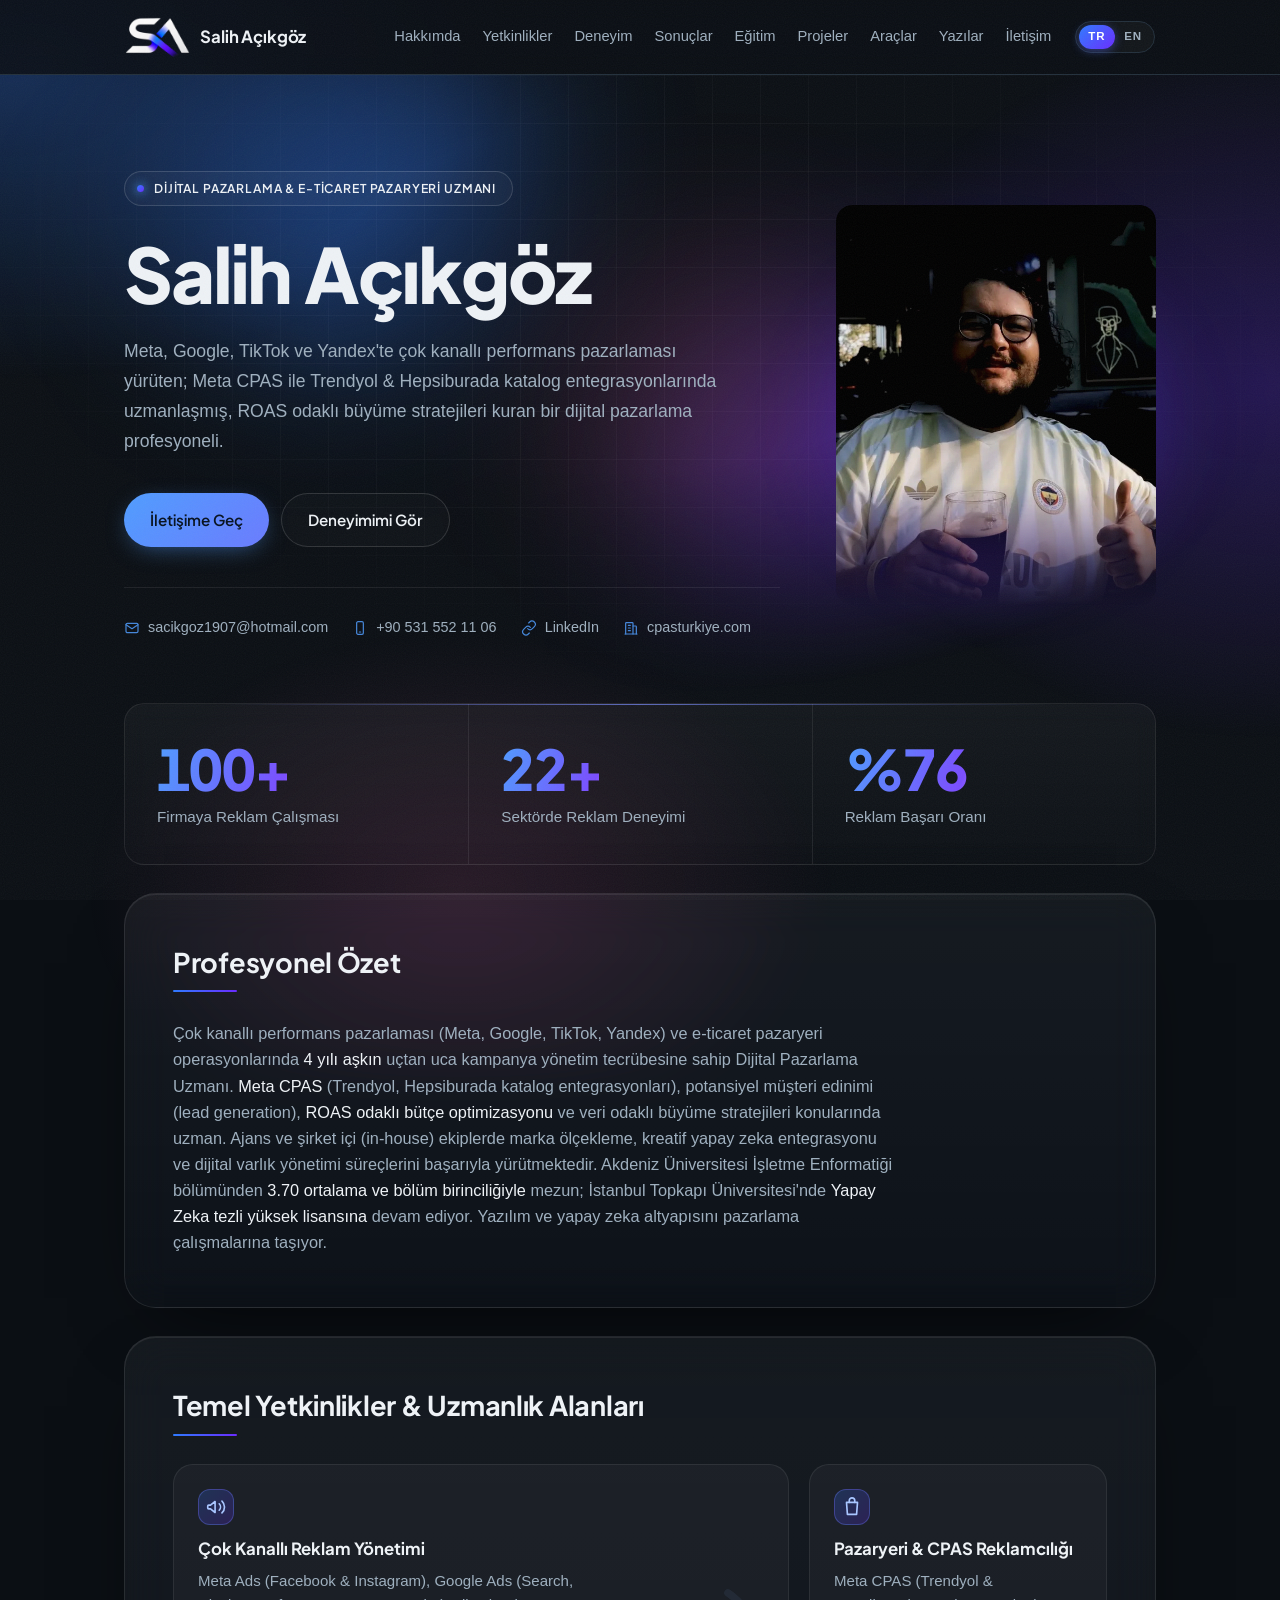
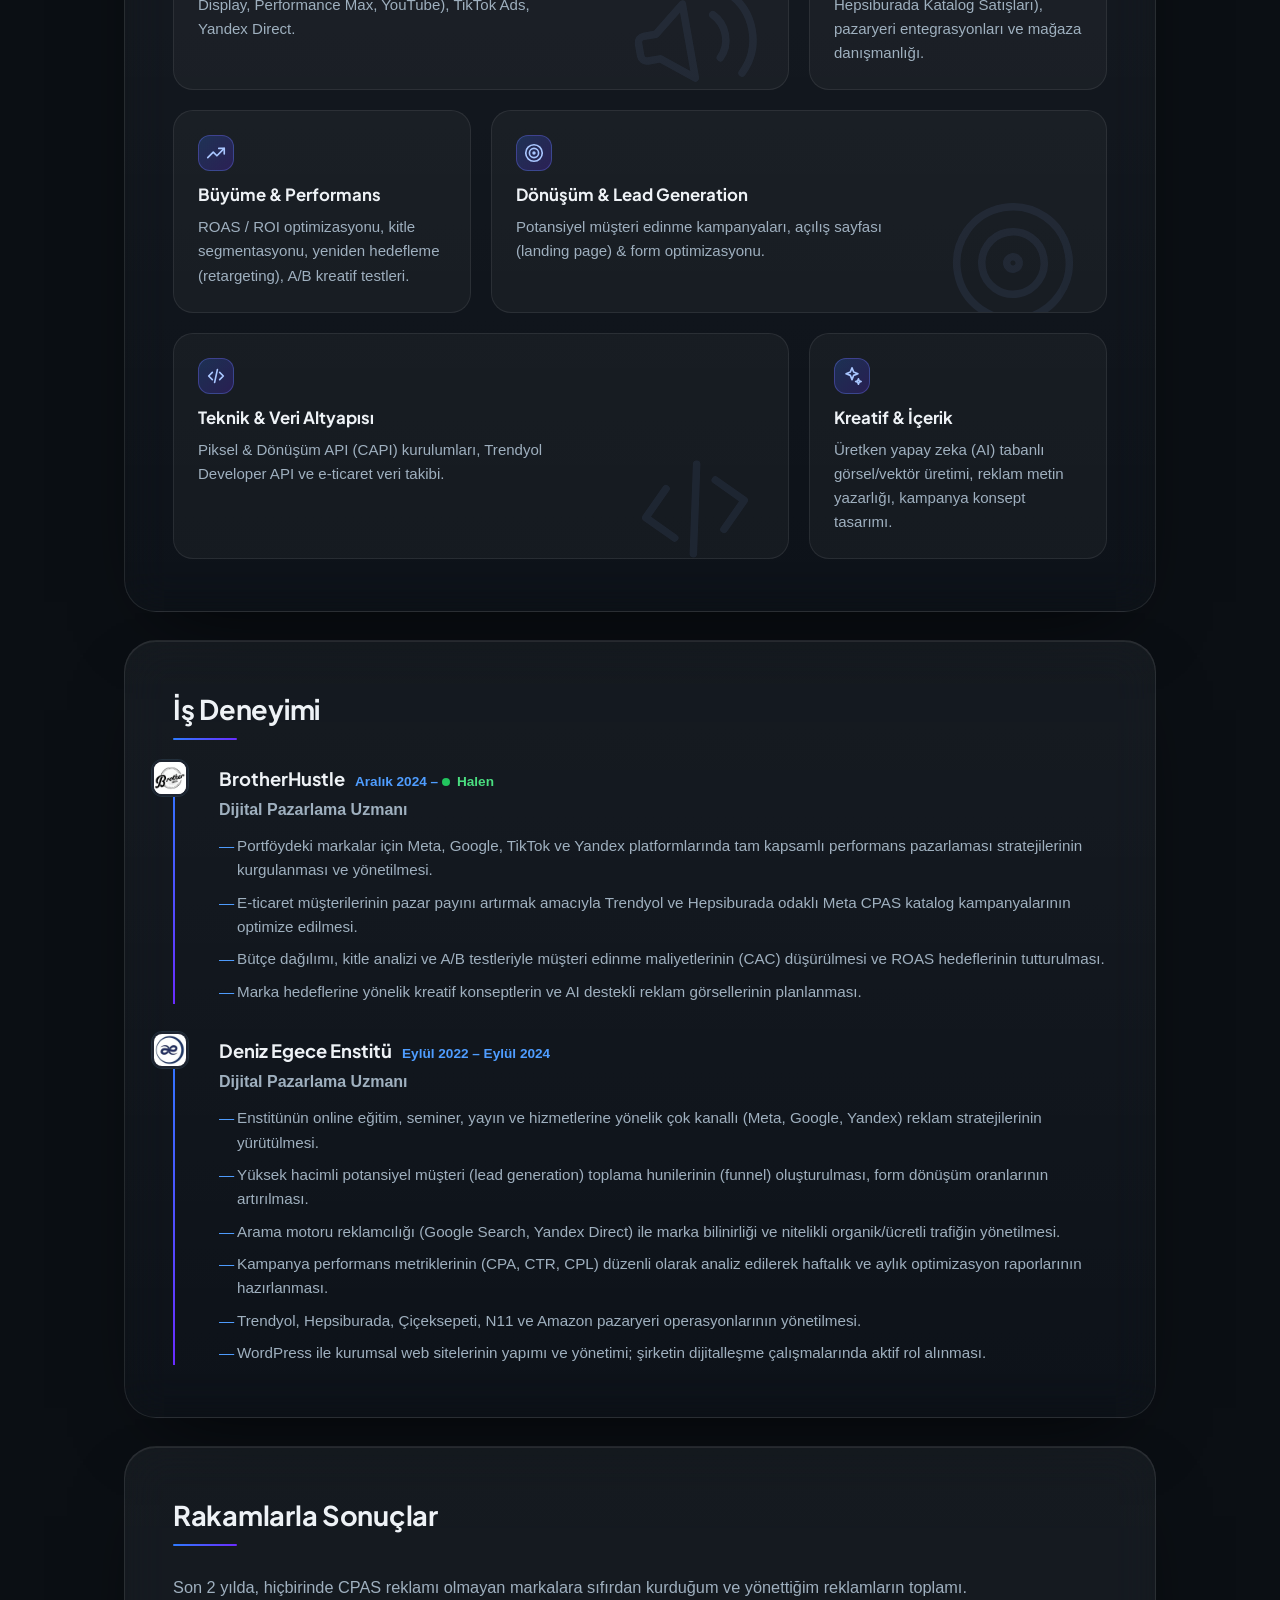
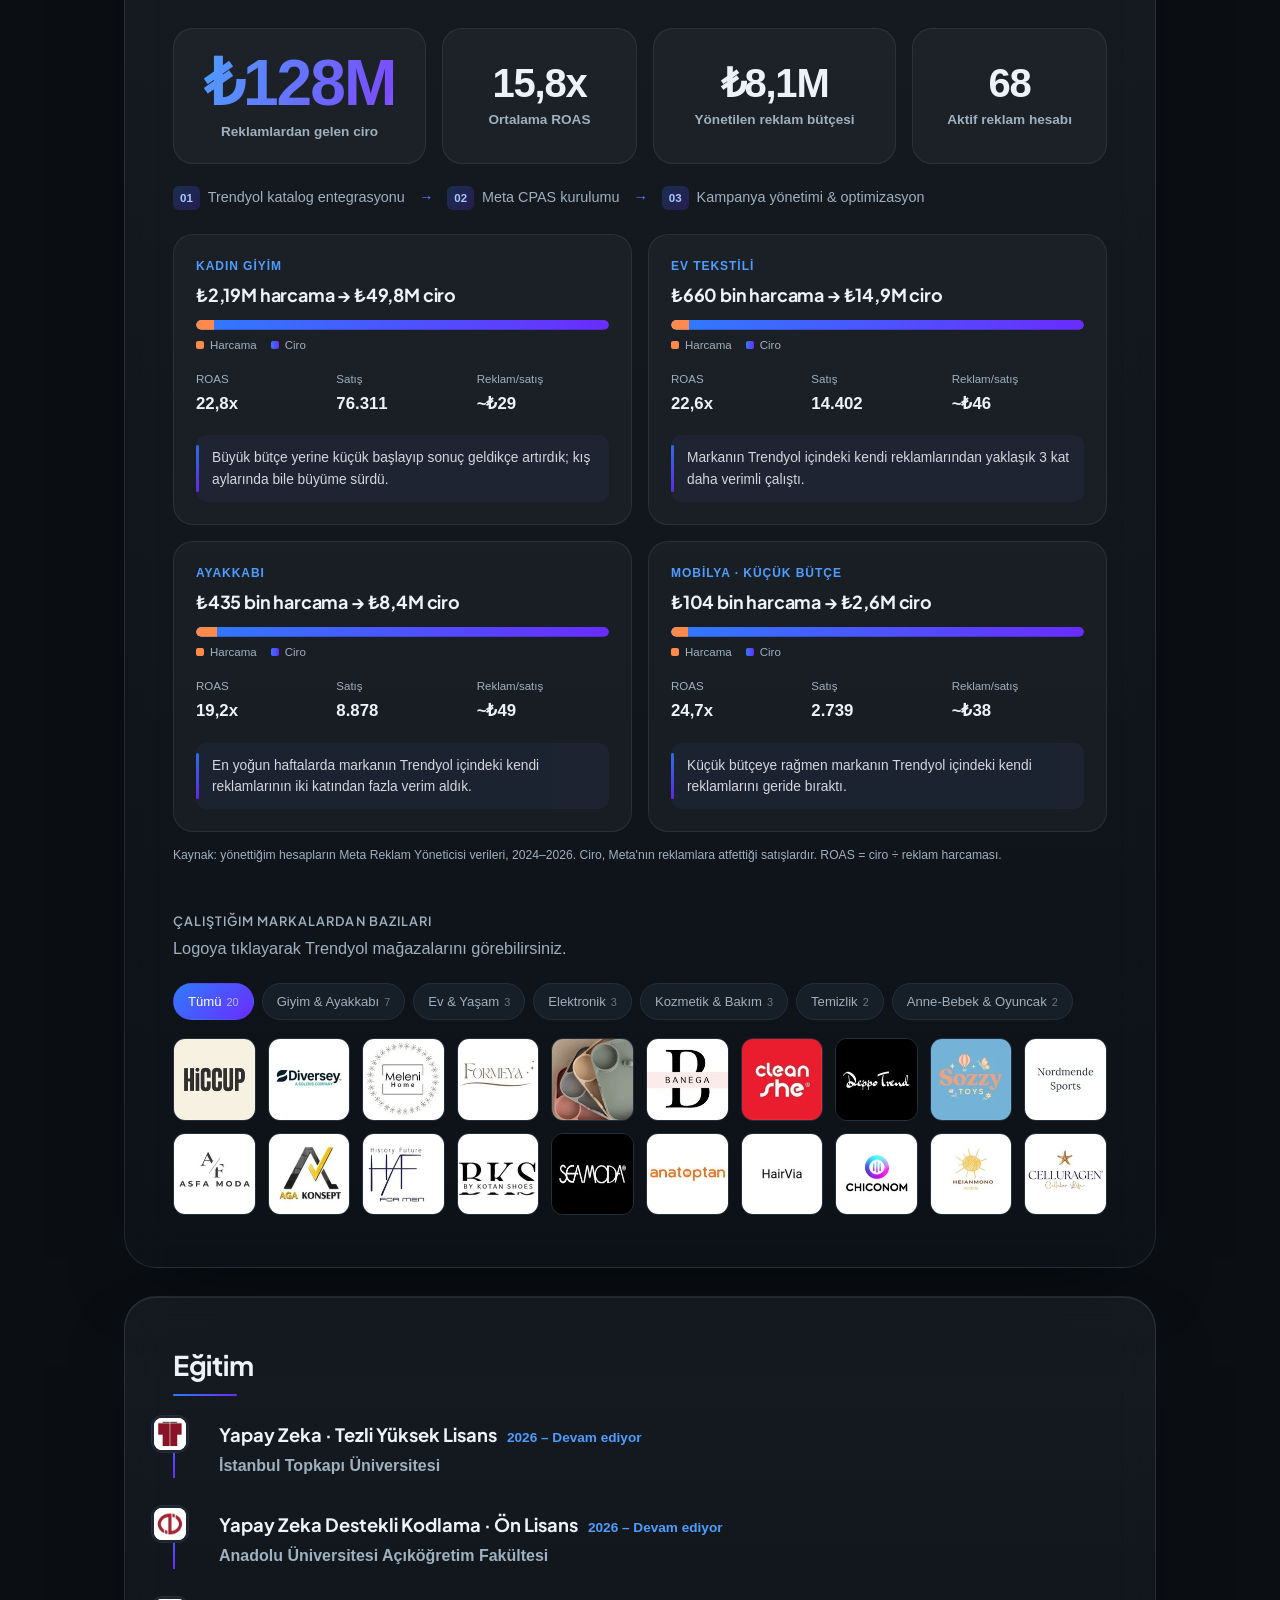
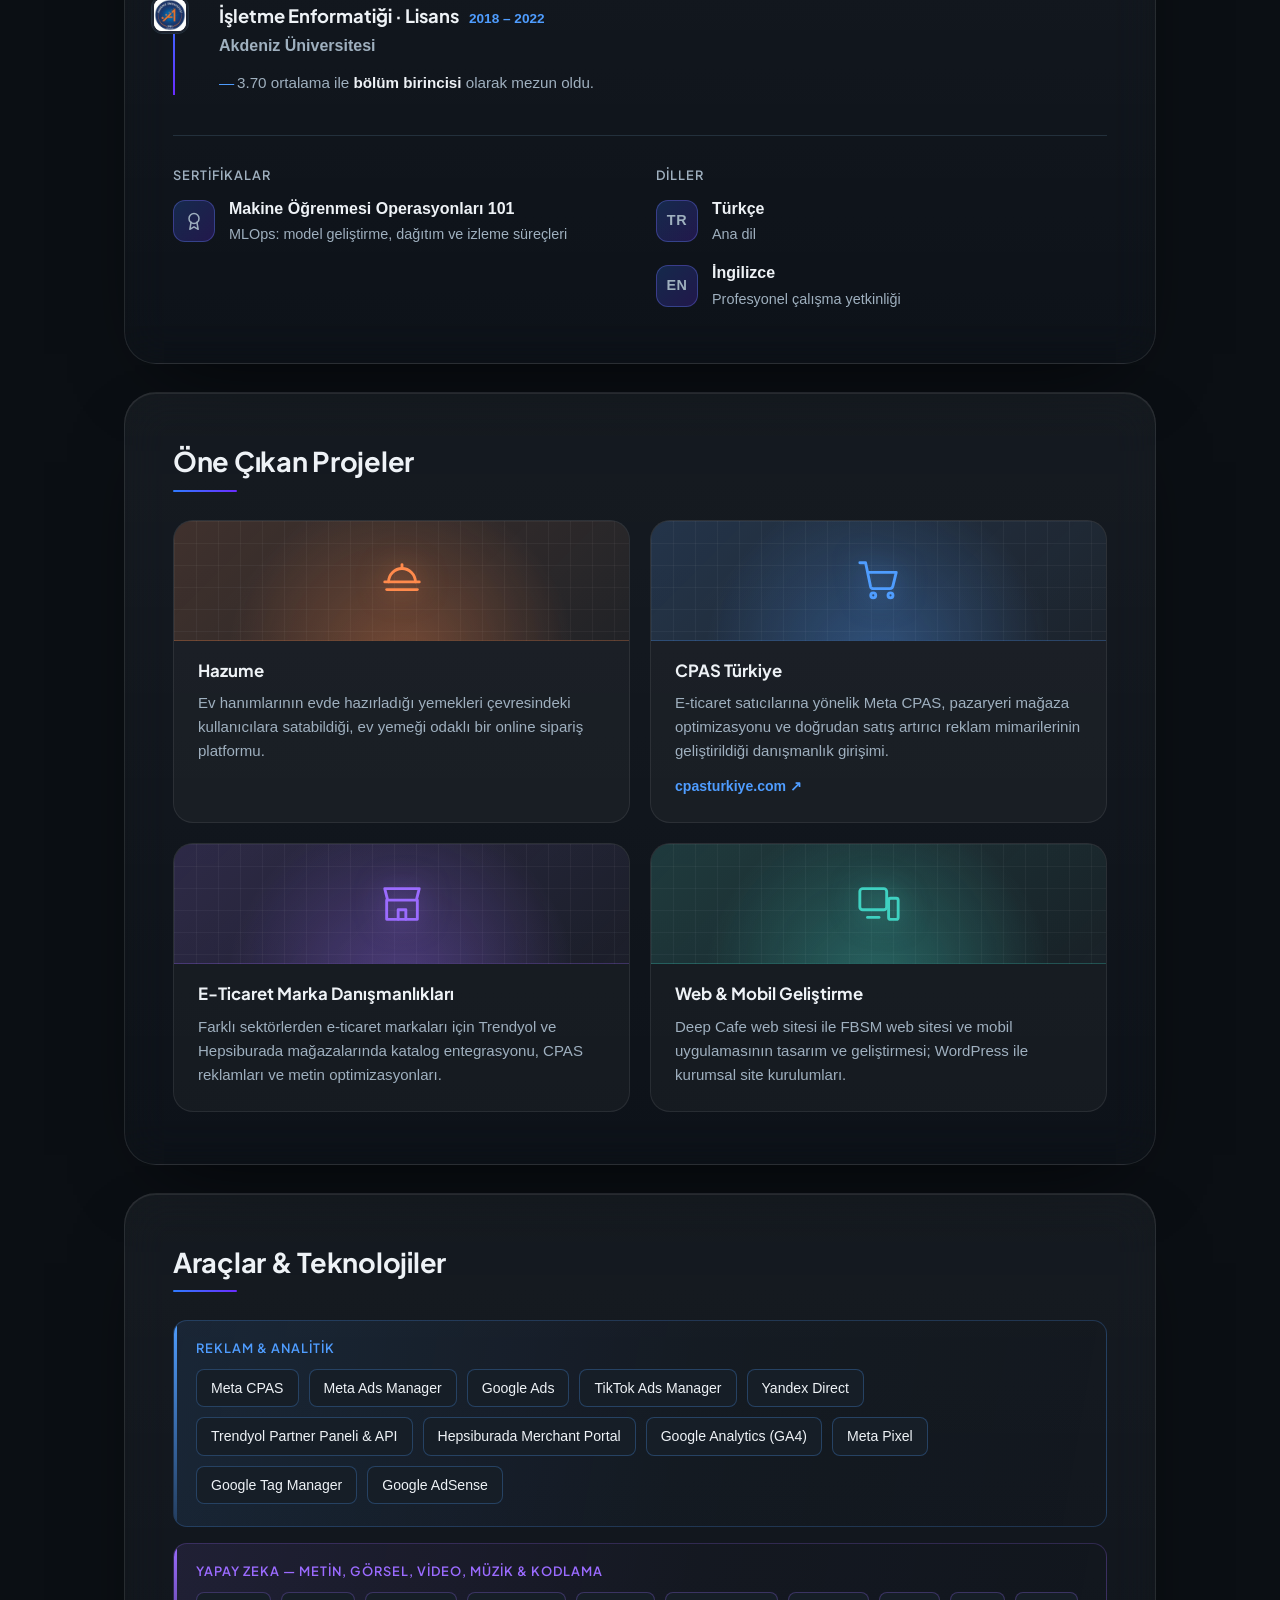
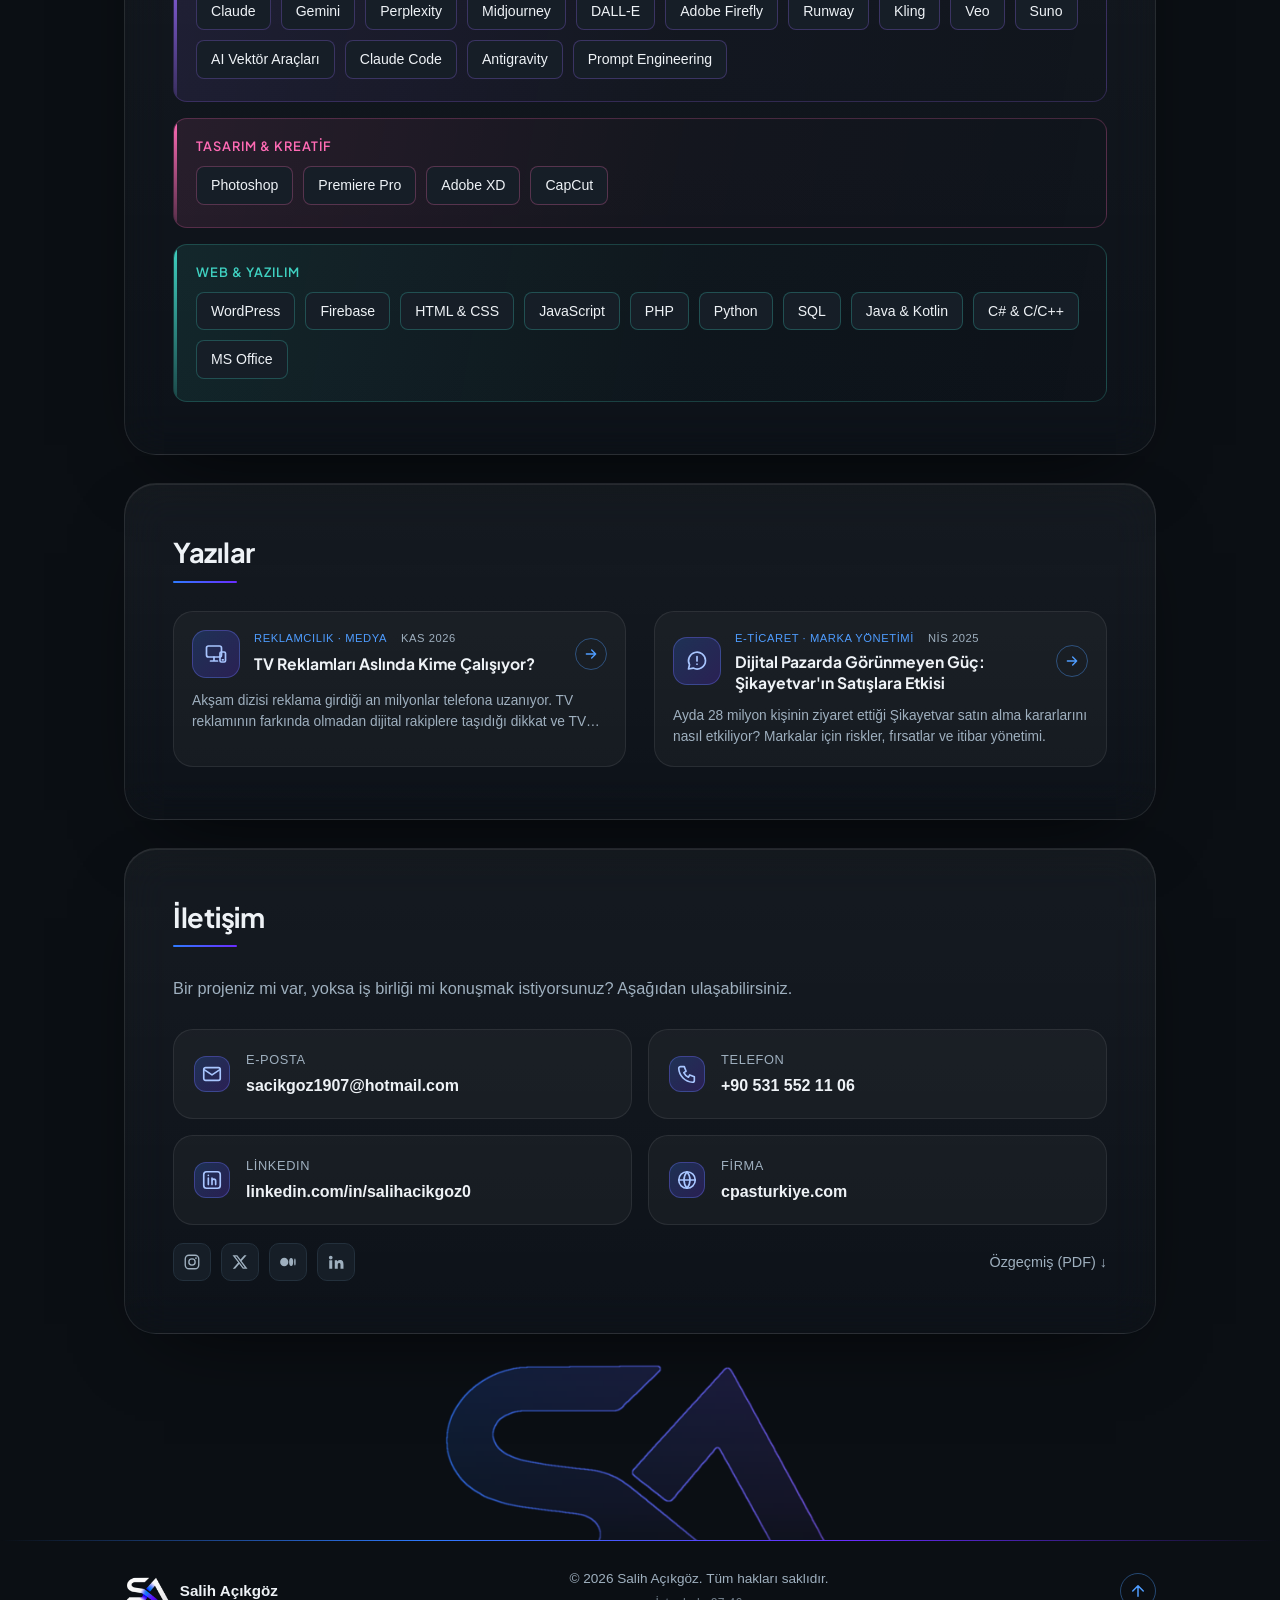
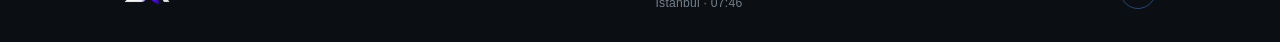
==== commit df47df17: "feat: Çalıştığım markalara sektör filtresi Co-Authored-By: Claude Opus 5.5 <noreply@anthropic.com>" ====
--- a/index.html
+++ b/index.html
@@ -324,84 +324,93 @@
     <p class="results-note">Kaynak: yönettiğim hesapların Meta Reklam Yöneticisi verileri, 2024–2026. Ciro, Meta'nın reklamlara atfettiği satışlardır. ROAS = ciro ÷ reklam harcaması.</p>
     <h3 class="tags-title brands-title">Çalıştığım markalardan bazıları</h3>
     <p class="section-text">Logoya tıklayarak Trendyol mağazalarını görebilirsiniz.</p>
+    <div class="brand-filters" role="group" aria-label="Sektöre göre filtrele">
+      <button type="button" class="brand-filter" data-filter="" aria-pressed="true">Tümü<small>20</small></button>
+      <button type="button" class="brand-filter" data-filter="giyim" aria-pressed="false">Giyim &amp; Ayakkabı<small>7</small></button>
+      <button type="button" class="brand-filter" data-filter="ev" aria-pressed="false">Ev &amp; Yaşam<small>3</small></button>
+      <button type="button" class="brand-filter" data-filter="elektronik" aria-pressed="false">Elektronik<small>3</small></button>
+      <button type="button" class="brand-filter" data-filter="kozmetik" aria-pressed="false">Kozmetik &amp; Bakım<small>3</small></button>
+      <button type="button" class="brand-filter" data-filter="temizlik" aria-pressed="false">Temizlik<small>2</small></button>
+      <button type="button" class="brand-filter" data-filter="bebek" aria-pressed="false">Anne-Bebek &amp; Oyuncak<small>2</small></button>
+    </div>
     <ul class="brands-grid">
-        <li><a href="https://www.trendyol.com/magaza/hiccup-m-938209" target="_blank" rel="noopener" class="brand" title="Hiccup">
+        <li data-sector="giyim"><a href="https://www.trendyol.com/magaza/hiccup-m-938209" target="_blank" rel="noopener" class="brand" title="Hiccup">
           <img src="images/markalar/hiccup.webp?v=dev" alt="" width="64" height="64" loading="lazy">
           <span>Hiccup</span>
         </a></li>
-        <li><a href="https://www.trendyol.com/magaza/diversey-m-876564" target="_blank" rel="noopener" class="brand" title="Diversey">
+        <li data-sector="temizlik"><a href="https://www.trendyol.com/magaza/diversey-m-876564" target="_blank" rel="noopener" class="brand" title="Diversey">
           <img src="images/markalar/diversey.webp?v=dev" alt="" width="64" height="64" loading="lazy">
           <span>Diversey</span>
         </a></li>
-        <li><a href="https://www.trendyol.com/magaza/melenihome-m-119640" target="_blank" rel="noopener" class="brand" title="Meleni Home">
+        <li data-sector="ev"><a href="https://www.trendyol.com/magaza/melenihome-m-119640" target="_blank" rel="noopener" class="brand" title="Meleni Home">
           <img src="images/markalar/meleni-home.webp?v=dev" alt="" width="64" height="64" loading="lazy">
           <span>Meleni Home</span>
         </a></li>
-        <li><a href="https://www.trendyol.com/magaza/formeya-m-323918" target="_blank" rel="noopener" class="brand" title="Formeya">
+        <li data-sector="ev"><a href="https://www.trendyol.com/magaza/formeya-m-323918" target="_blank" rel="noopener" class="brand" title="Formeya">
           <img src="images/markalar/formeya.webp?v=dev" alt="" width="64" height="64" loading="lazy">
           <span>Formeya</span>
         </a></li>
-        <li><a href="https://www.trendyol.com/magaza/meleni-baby-kids-m-702172" target="_blank" rel="noopener" class="brand" title="Meleni Baby &amp; Kids">
+        <li data-sector="bebek"><a href="https://www.trendyol.com/magaza/meleni-baby-kids-m-702172" target="_blank" rel="noopener" class="brand" title="Meleni Baby &amp; Kids">
           <img src="images/markalar/meleni-baby-kids.webp?v=dev" alt="" width="64" height="64" loading="lazy">
           <span>Meleni Baby &amp; Kids</span>
         </a></li>
-        <li><a href="https://www.trendyol.com/magaza/banega-m-669402" target="_blank" rel="noopener" class="brand" title="Banega">
+        <li data-sector="giyim"><a href="https://www.trendyol.com/magaza/banega-m-669402" target="_blank" rel="noopener" class="brand" title="Banega">
           <img src="images/markalar/banega.webp?v=dev" alt="" width="64" height="64" loading="lazy">
           <span>Banega</span>
         </a></li>
-        <li><a href="https://www.trendyol.com/magaza/cleanshe-m-842949" target="_blank" rel="noopener" class="brand" title="CleanShe">
+        <li data-sector="temizlik"><a href="https://www.trendyol.com/magaza/cleanshe-m-842949" target="_blank" rel="noopener" class="brand" title="CleanShe">
           <img src="images/markalar/cleanshe.webp?v=dev" alt="" width="64" height="64" loading="lazy">
           <span>CleanShe</span>
         </a></li>
-        <li><a href="https://www.trendyol.com/magaza/deppo-trend-m-178956" target="_blank" rel="noopener" class="brand" title="Deppo Trend">
+        <li data-sector="elektronik"><a href="https://www.trendyol.com/magaza/deppo-trend-m-178956" target="_blank" rel="noopener" class="brand" title="Deppo Trend">
           <img src="images/markalar/deppo-trend.webp?v=dev" alt="" width="64" height="64" loading="lazy">
           <span>Deppo Trend</span>
         </a></li>
-        <li><a href="https://www.trendyol.com/magaza/sozzytoys-m-403377" target="_blank" rel="noopener" class="brand" title="SozzyToys">
+        <li data-sector="bebek"><a href="https://www.trendyol.com/magaza/sozzytoys-m-403377" target="_blank" rel="noopener" class="brand" title="SozzyToys">
           <img src="images/markalar/sozzytoys.webp?v=dev" alt="" width="64" height="64" loading="lazy">
           <span>SozzyToys</span>
         </a></li>
-        <li><a href="https://www.trendyol.com/sr?mid=178052&amp;os=1&amp;sst=BEST_SELLER" target="_blank" rel="noopener" class="brand" title="Nordmende Sports">
+        <li data-sector="giyim"><a href="https://www.trendyol.com/sr?mid=178052&amp;os=1&amp;sst=BEST_SELLER" target="_blank" rel="noopener" class="brand" title="Nordmende Sports">
           <img src="images/markalar/nordmende-sports.webp?v=dev" alt="" width="64" height="64" loading="lazy">
           <span>Nordmende Sports</span>
         </a></li>
-        <li><a href="https://www.trendyol.com/magaza/asfa-moda-m-118520" target="_blank" rel="noopener" class="brand" title="Asfa Moda">
+        <li data-sector="giyim"><a href="https://www.trendyol.com/magaza/asfa-moda-m-118520" target="_blank" rel="noopener" class="brand" title="Asfa Moda">
           <img src="images/markalar/asfa-moda.webp?v=dev" alt="" width="64" height="64" loading="lazy">
           <span>Asfa Moda</span>
         </a></li>
-        <li><a href="https://www.trendyol.com/magaza/aga-konsept-m-439952" target="_blank" rel="noopener" class="brand" title="AGA Konsept">
+        <li data-sector="ev"><a href="https://www.trendyol.com/magaza/aga-konsept-m-439952" target="_blank" rel="noopener" class="brand" title="AGA Konsept">
           <img src="images/markalar/aga-konsept.webp?v=dev" alt="" width="64" height="64" loading="lazy">
           <span>AGA Konsept</span>
         </a></li>
-        <li><a href="https://www.trendyol.com/magaza/history-and-future-m-1072178" target="_blank" rel="noopener" class="brand" title="History And Future">
+        <li data-sector="kozmetik"><a href="https://www.trendyol.com/magaza/history-and-future-m-1072178" target="_blank" rel="noopener" class="brand" title="History And Future">
           <img src="images/markalar/history-and-future.webp?v=dev" alt="" width="64" height="64" loading="lazy">
           <span>History And Future</span>
         </a></li>
-        <li><a href="https://www.trendyol.com/magaza/by-kotan-shoes-m-657182" target="_blank" rel="noopener" class="brand" title="BY Kotan Shoes">
+        <li data-sector="giyim"><a href="https://www.trendyol.com/magaza/by-kotan-shoes-m-657182" target="_blank" rel="noopener" class="brand" title="BY Kotan Shoes">
           <img src="images/markalar/by-kotan-shoes.webp?v=dev" alt="" width="64" height="64" loading="lazy">
           <span>BY Kotan Shoes</span>
         </a></li>
-        <li><a href="https://www.trendyol.com/magaza/seamoda-buyuk-beden-giyim-m-107604" target="_blank" rel="noopener" class="brand" title="Seamoda Büyük Beden Giyim">
+        <li data-sector="giyim"><a href="https://www.trendyol.com/magaza/seamoda-buyuk-beden-giyim-m-107604" target="_blank" rel="noopener" class="brand" title="Seamoda Büyük Beden Giyim">
           <img src="images/markalar/seamoda.webp?v=dev" alt="" width="64" height="64" loading="lazy">
           <span>Seamoda Büyük Beden Giyim</span>
         </a></li>
-        <li><a href="https://www.trendyol.com/magaza/anatoptan-m-105172" target="_blank" rel="noopener" class="brand" title="Anatoptan">
+        <li data-sector="elektronik"><a href="https://www.trendyol.com/magaza/anatoptan-m-105172" target="_blank" rel="noopener" class="brand" title="Anatoptan">
           <img src="images/markalar/anatoptan.webp?v=dev" alt="" width="64" height="64" loading="lazy">
           <span>Anatoptan</span>
         </a></li>
-        <li><a href="https://www.trendyol.com/magaza/hairvia-m-1259022" target="_blank" rel="noopener" class="brand" title="HairVia">
+        <li data-sector="kozmetik"><a href="https://www.trendyol.com/magaza/hairvia-m-1259022" target="_blank" rel="noopener" class="brand" title="HairVia">
           <img src="images/markalar/hairvia.webp?v=dev" alt="" width="64" height="64" loading="lazy">
           <span>HairVia</span>
         </a></li>
-        <li><a href="https://www.trendyol.com/magaza/chiconom-m-1244322" target="_blank" rel="noopener" class="brand" title="chiconom">
+        <li data-sector="elektronik"><a href="https://www.trendyol.com/magaza/chiconom-m-1244322" target="_blank" rel="noopener" class="brand" title="chiconom">
           <img src="images/markalar/chiconom.webp?v=dev" alt="" width="64" height="64" loading="lazy">
           <span>chiconom</span>
         </a></li>
-        <li><a href="https://www.trendyol.com/magaza/heianmono-m-1071733" target="_blank" rel="noopener" class="brand" title="HEİANMONO">
+        <li data-sector="giyim"><a href="https://www.trendyol.com/magaza/heianmono-m-1071733" target="_blank" rel="noopener" class="brand" title="HEİANMONO">
           <img src="images/markalar/heianmono.webp?v=dev" alt="" width="64" height="64" loading="lazy">
           <span>HEİANMONO</span>
         </a></li>
-        <li><a href="https://www.trendyol.com/magaza/celluragen-m-1197967" target="_blank" rel="noopener" class="brand" title="Celluragen">
+        <li data-sector="kozmetik"><a href="https://www.trendyol.com/magaza/celluragen-m-1197967" target="_blank" rel="noopener" class="brand" title="Celluragen">
           <img src="images/markalar/celluragen.webp?v=dev" alt="" width="64" height="64" loading="lazy">
           <span>Celluragen</span>
         </a></li>
--- a/style.css
+++ b/style.css
@@ -935,6 +935,33 @@
 
 @media (max-width: 780px) {
   .brands-grid { grid-template-columns: repeat(5, 1fr); gap: 10px; }
+}
+
+/* Markalar: sektör filtresi (Jale kategorilerinden, 2026-11-25). Varsayılan "Tümü" = bugünkü ızgara */
+.brand-filters { display: flex; flex-wrap: wrap; gap: 8px; margin-top: 22px; }
+.brand-filters + .brands-grid { margin-top: 18px; }
+.brand-filter {
+  font: inherit;
+  font-size: 0.82rem;
+  color: var(--text-muted);
+  background: var(--surface);
+  border: 1px solid var(--border);
+  border-radius: 999px;
+  padding: 7px 14px;
+  cursor: pointer;
+  transition: color 0.2s ease, border-color 0.2s ease, background 0.2s ease;
+}
+.brand-filter:hover { color: var(--text); border-color: rgba(79, 157, 255, 0.5); }
+.brand-filter:focus-visible { outline: 2px solid var(--accent); outline-offset: 2px; }
+.brand-filter[aria-pressed="true"] { color: #fff; border-color: transparent; background: linear-gradient(135deg, #2f7bff, #6a2cff); }
+.brand-filter small { opacity: 0.6; margin-left: 5px; }
+.brands-grid > li[hidden] { display: none; }
+.brands-grid > li.filter-in { animation: filter-in 0.35s cubic-bezier(0.2, 0.7, 0.2, 1) both; }
+@keyframes filter-in { from { opacity: 0; transform: scale(0.85); } }
+@media (max-width: 780px) {
+  .brand-filters { flex-wrap: nowrap; overflow-x: auto; scrollbar-width: none; margin-right: -16px; padding-right: 16px; }
+  .brand-filters::-webkit-scrollbar { display: none; }
+  .brand-filter { flex: none; font-size: 0.76rem; padding: 6px 12px; }
 }
 
 /* Kart ikonları: logo degradesinde küçük çizgi ikon, üstüne gelince hafifçe döner */
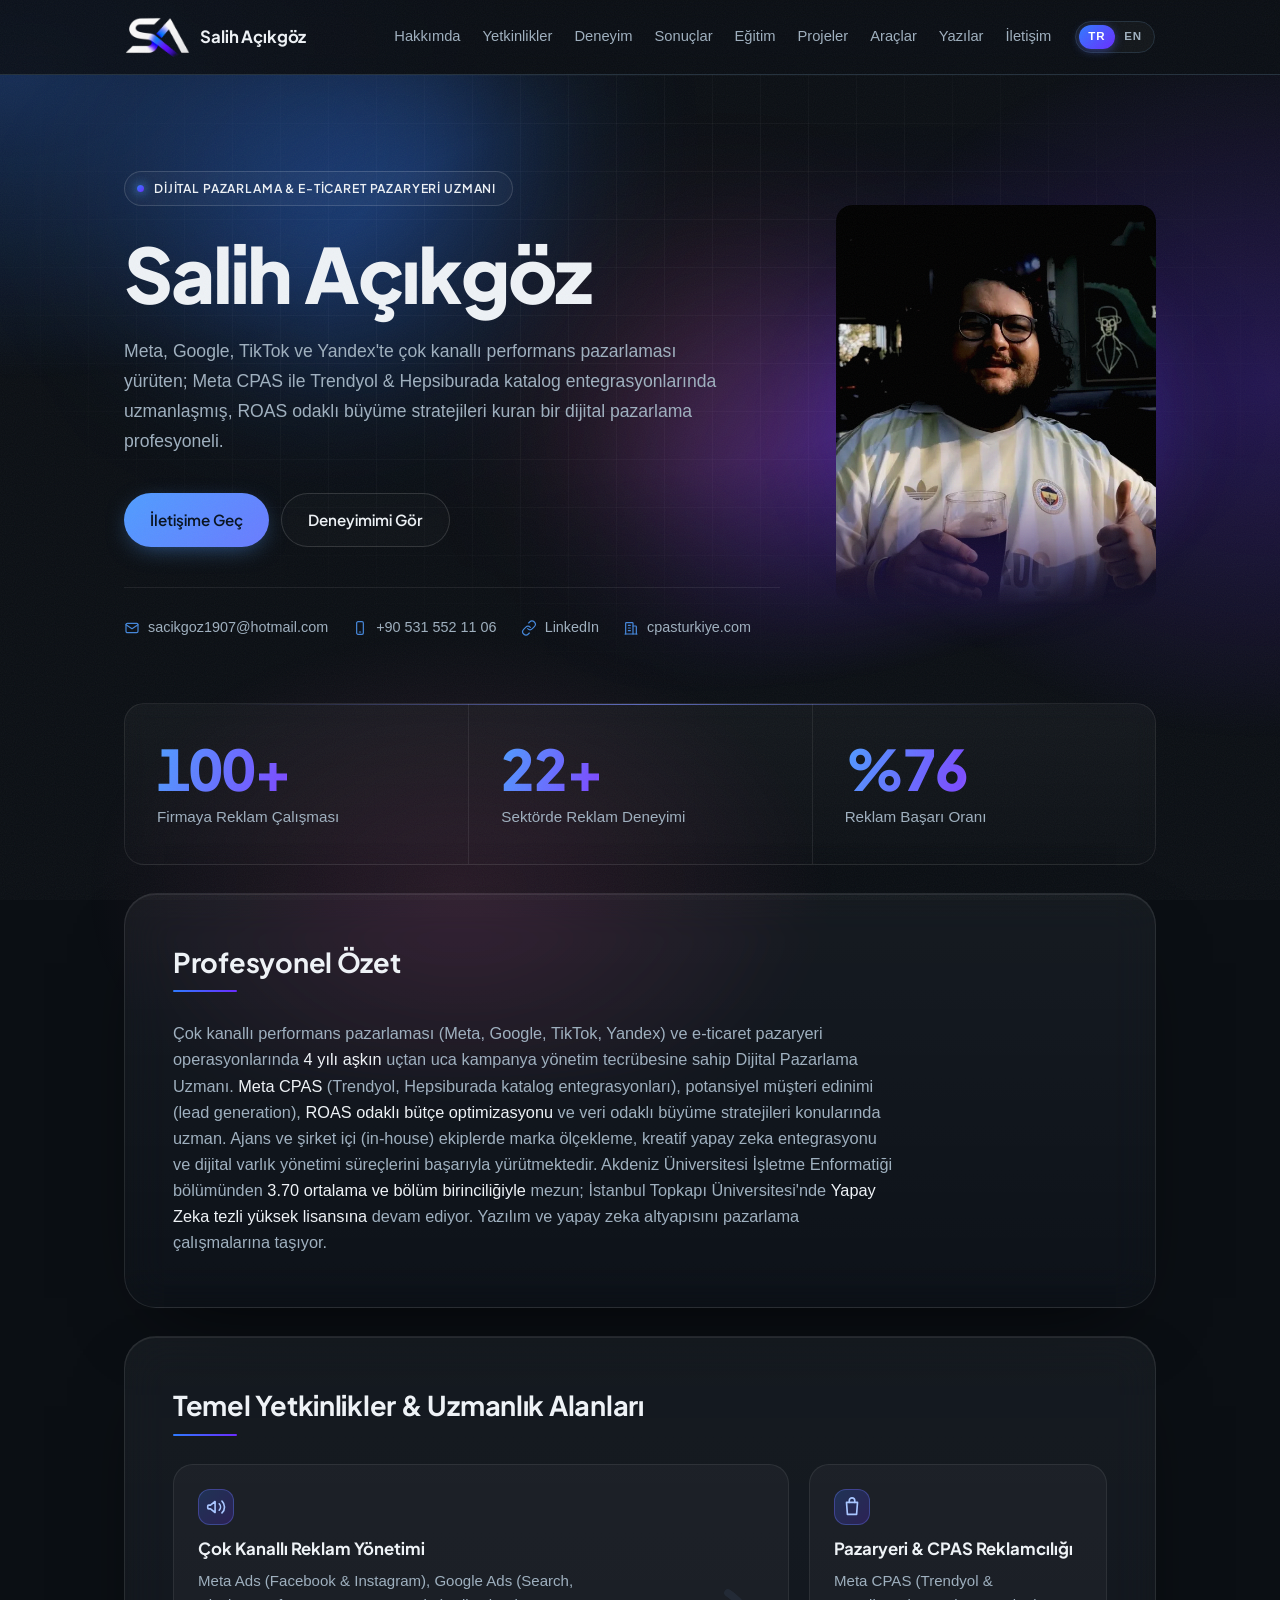
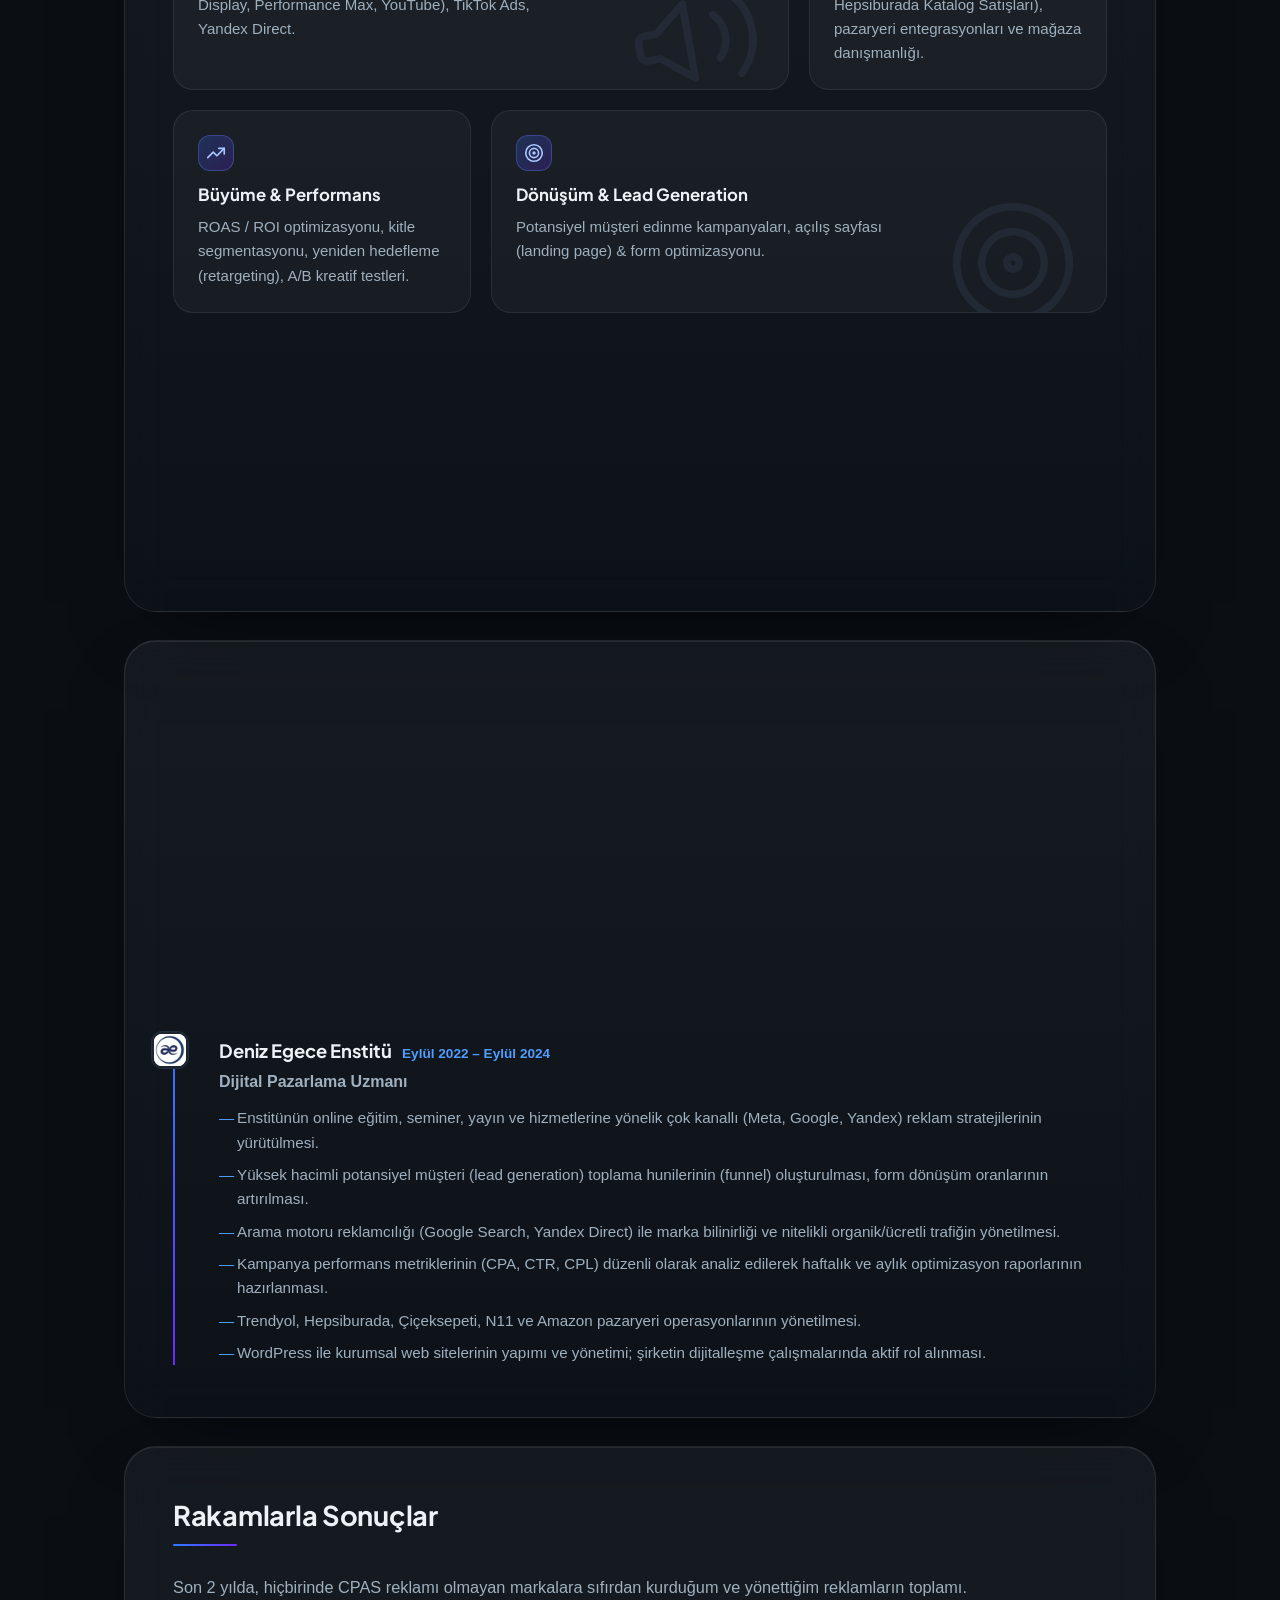
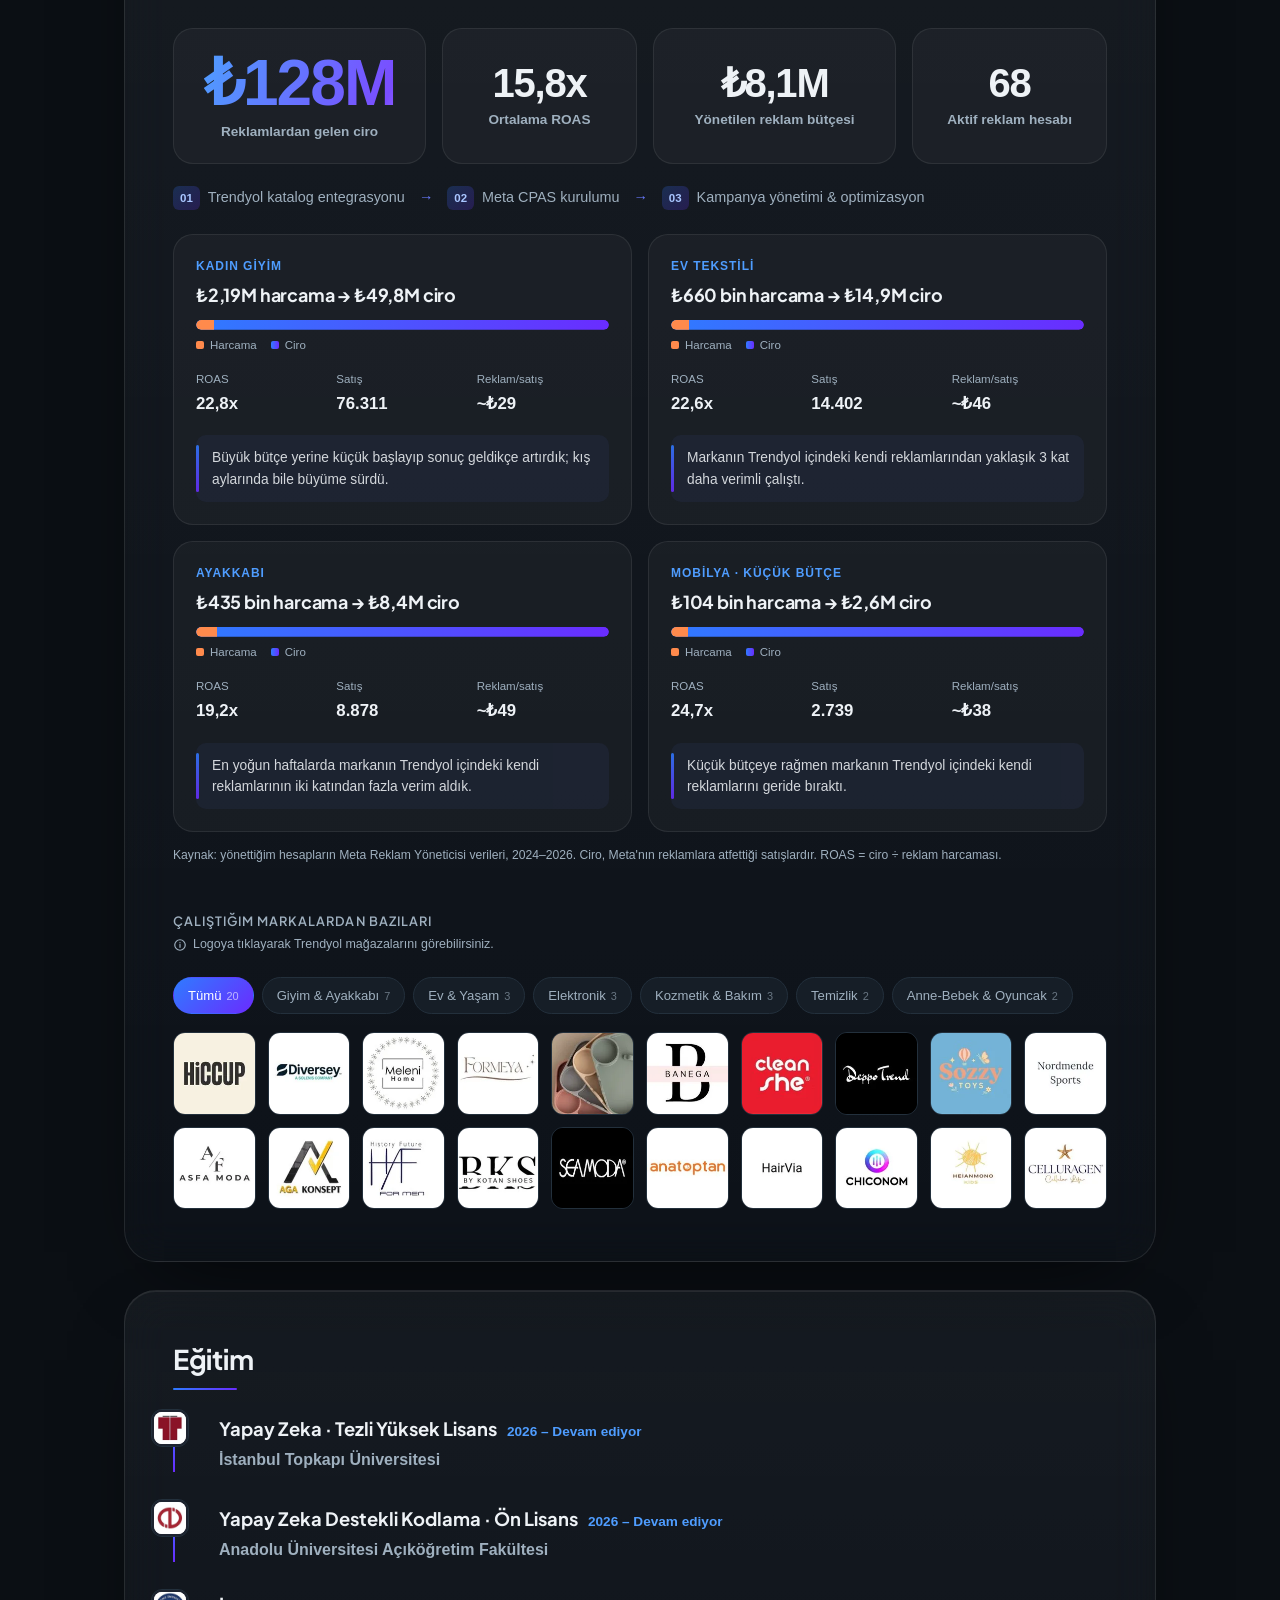
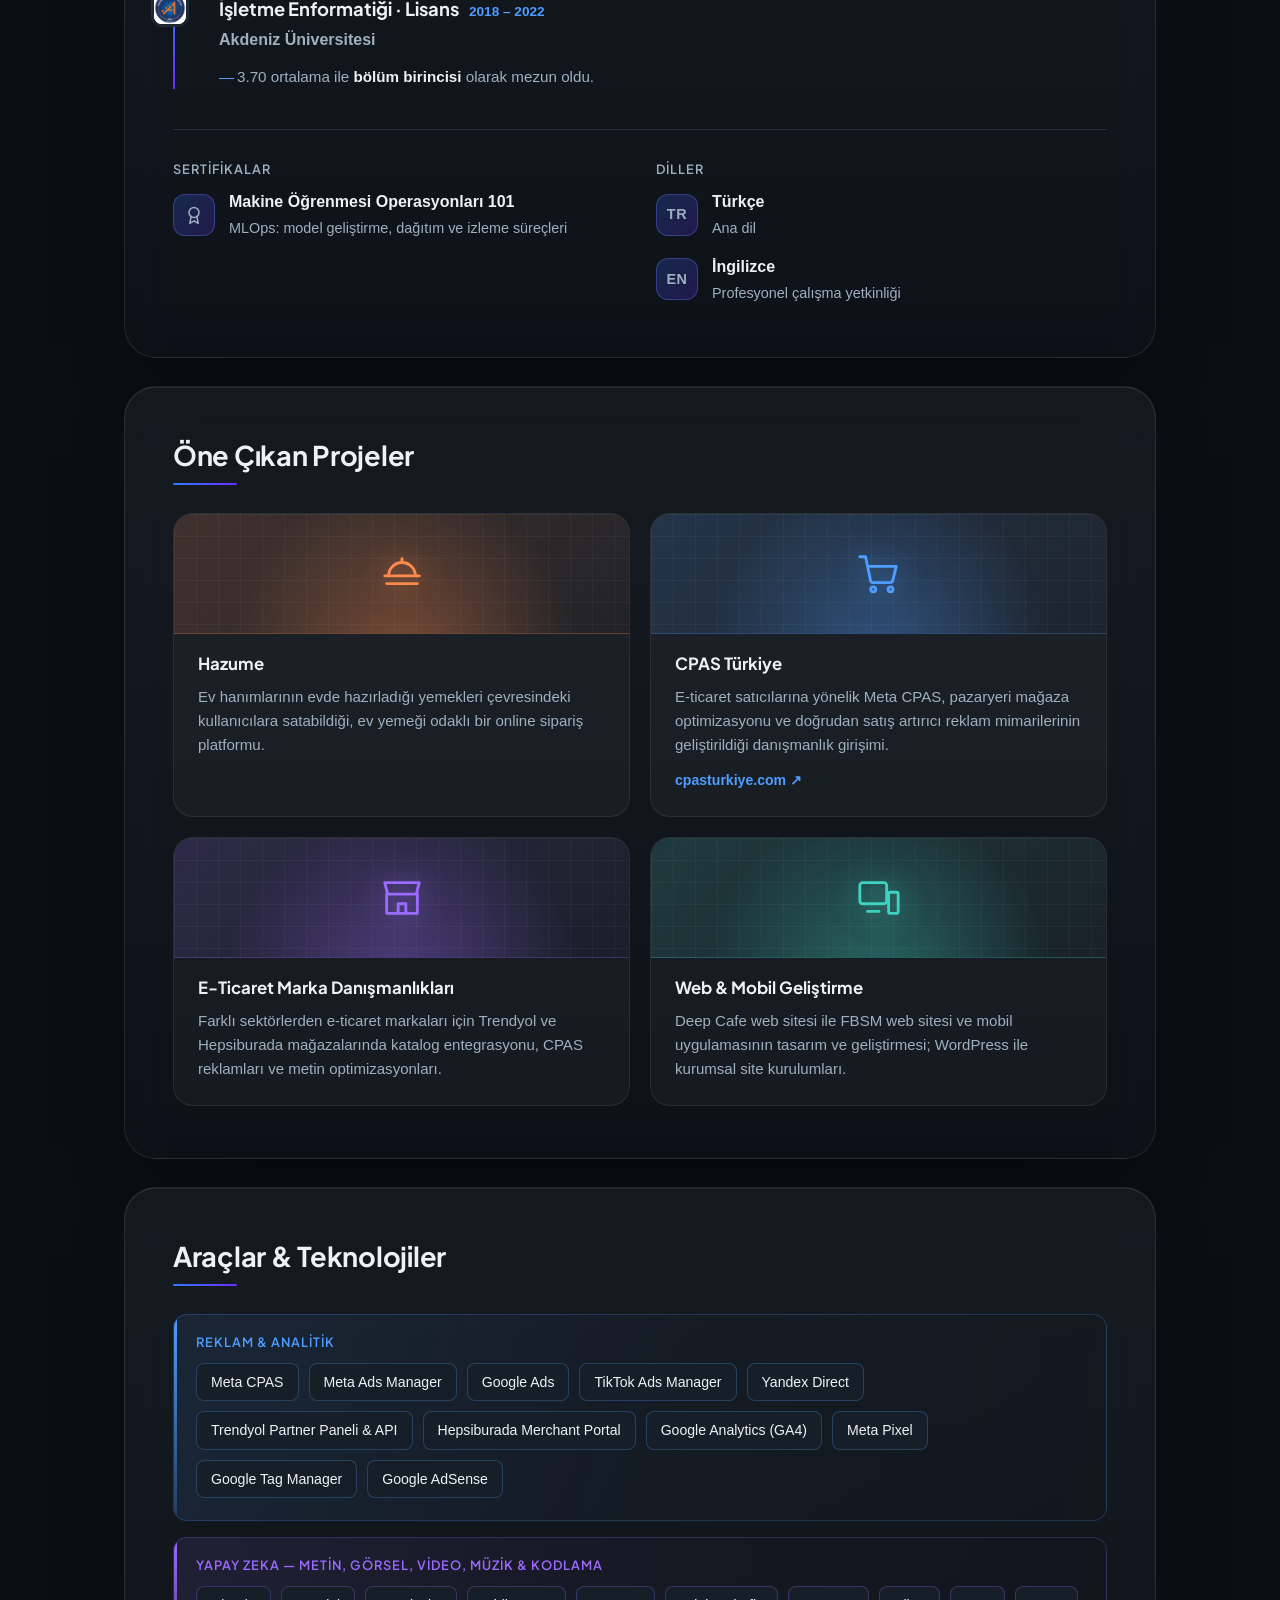
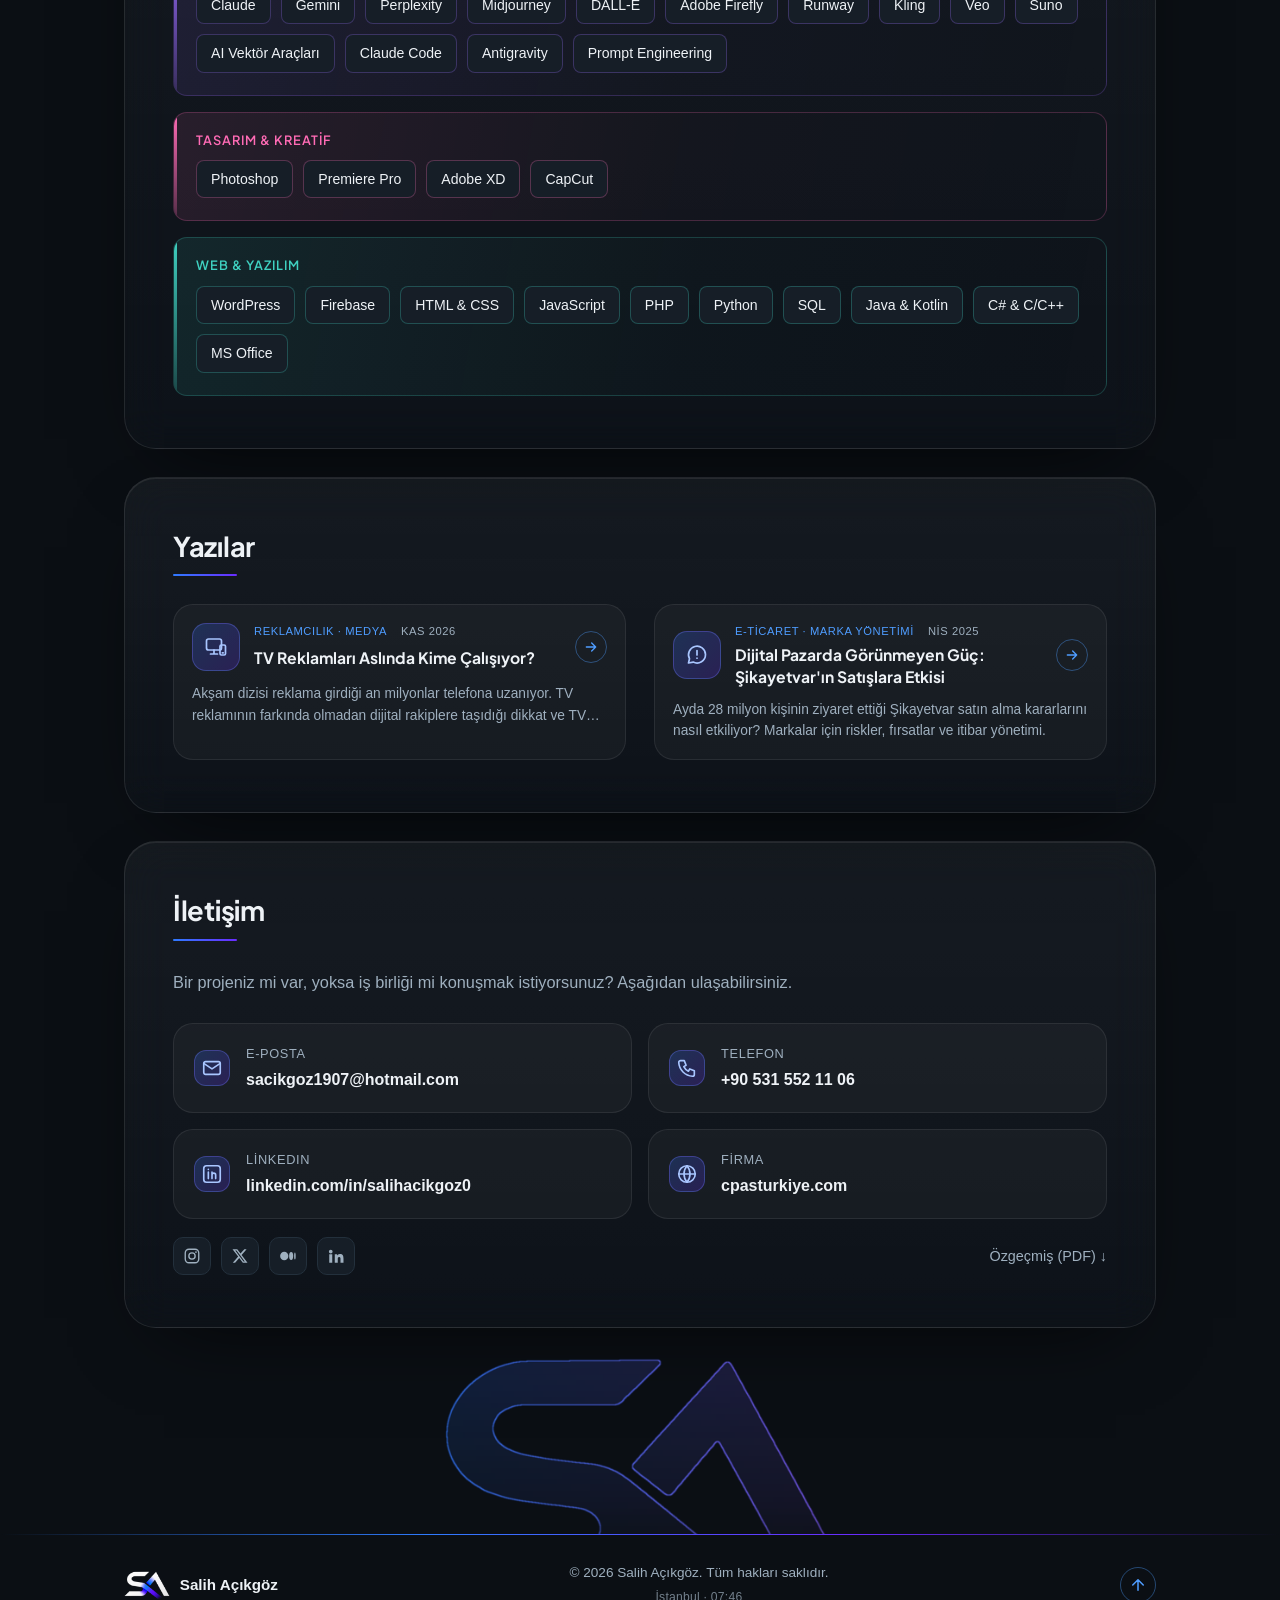
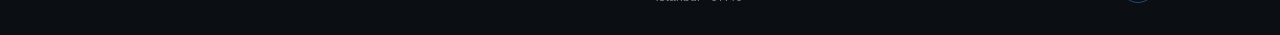
==== commit 779e9dd9: "fix: Markalar bilgi notu küçüldü, kaldığımız yer notu Co-Authored-By: Claude Opus 5.5 <noreply@anthr" ====
--- a/index.html
+++ b/index.html
@@ -323,7 +323,7 @@
     <p class="cases-hint" aria-hidden="true">Diğer vakalar için kaydırın →</p>
     <p class="results-note">Kaynak: yönettiğim hesapların Meta Reklam Yöneticisi verileri, 2024–2026. Ciro, Meta'nın reklamlara atfettiği satışlardır. ROAS = ciro ÷ reklam harcaması.</p>
     <h3 class="tags-title brands-title">Çalıştığım markalardan bazıları</h3>
-    <p class="section-text">Logoya tıklayarak Trendyol mağazalarını görebilirsiniz.</p>
+    <p class="brands-hint">Logoya tıklayarak Trendyol mağazalarını görebilirsiniz.</p>
     <div class="brand-filters" role="group" aria-label="Sektöre göre filtrele">
       <button type="button" class="brand-filter" data-filter="" aria-pressed="true">Tümü<small>20</small></button>
       <button type="button" class="brand-filter" data-filter="giyim" aria-pressed="false">Giyim &amp; Ayakkabı<small>7</small></button>
--- a/style.css
+++ b/style.css
@@ -935,6 +935,25 @@
 
 @media (max-width: 780px) {
   .brands-grid { grid-template-columns: repeat(5, 1fr); gap: 10px; }
+}
+
+/* Markalar: "logoya tıklayın" küçük bilgi notu (ⓘ ikonlu) */
+.brands-hint {
+  display: flex;
+  align-items: center;
+  gap: 6px;
+  font-size: 0.78rem;
+  color: var(--text-muted);
+  opacity: 0.85;
+}
+.brands-hint::before {
+  content: "";
+  flex: none;
+  width: 14px;
+  height: 14px;
+  background: currentColor;
+  -webkit-mask: url("data:image/svg+xml,%3Csvg xmlns='http://www.w3.org/2000/svg' viewBox='0 0 24 24' fill='none' stroke='black' stroke-width='2' stroke-linecap='round'%3E%3Ccircle cx='12' cy='12' r='9'/%3E%3Cpath d='M12 11v5M12 8h.01'/%3E%3C/svg%3E") center / contain no-repeat;
+  mask: url("data:image/svg+xml,%3Csvg xmlns='http://www.w3.org/2000/svg' viewBox='0 0 24 24' fill='none' stroke='black' stroke-width='2' stroke-linecap='round'%3E%3Ccircle cx='12' cy='12' r='9'/%3E%3Cpath d='M12 11v5M12 8h.01'/%3E%3C/svg%3E") center / contain no-repeat;
 }
 
 /* Markalar: sektör filtresi (Jale kategorilerinden, 2026-11-25). Varsayılan "Tümü" = bugünkü ızgara */
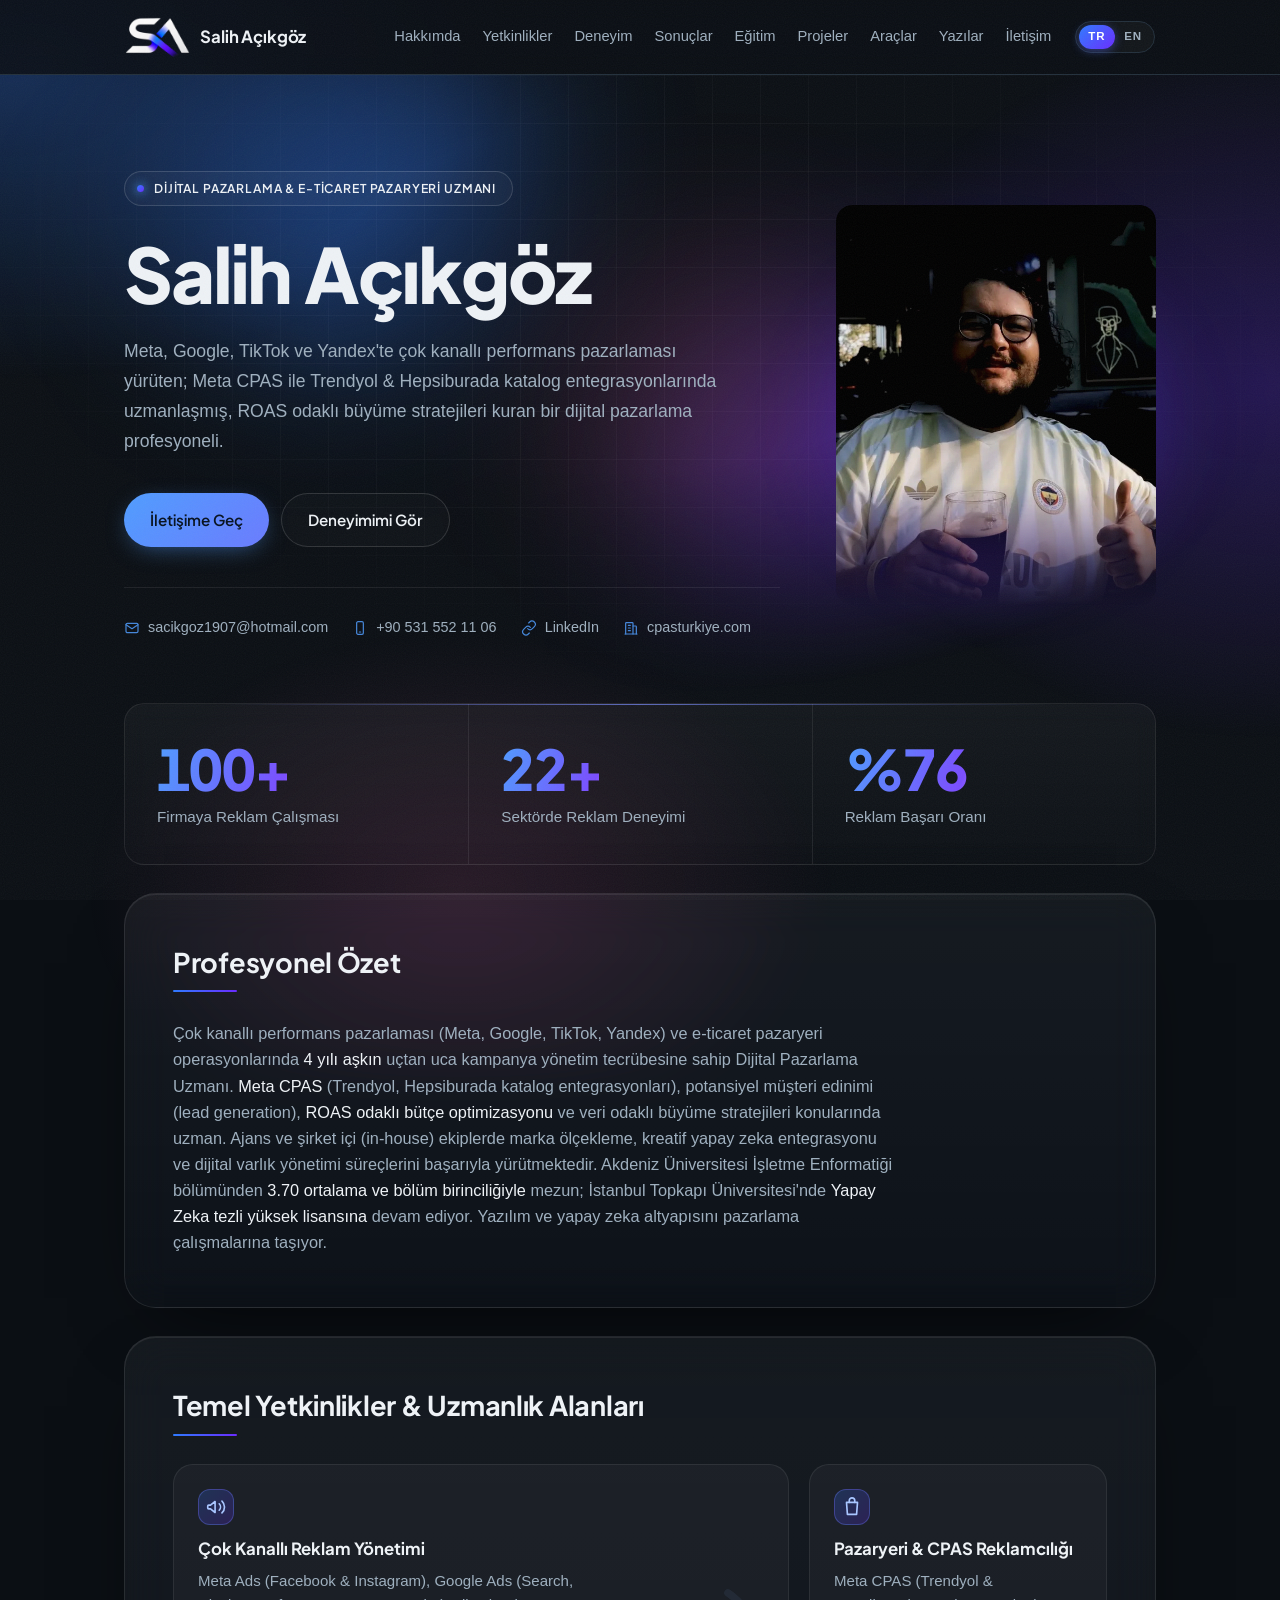
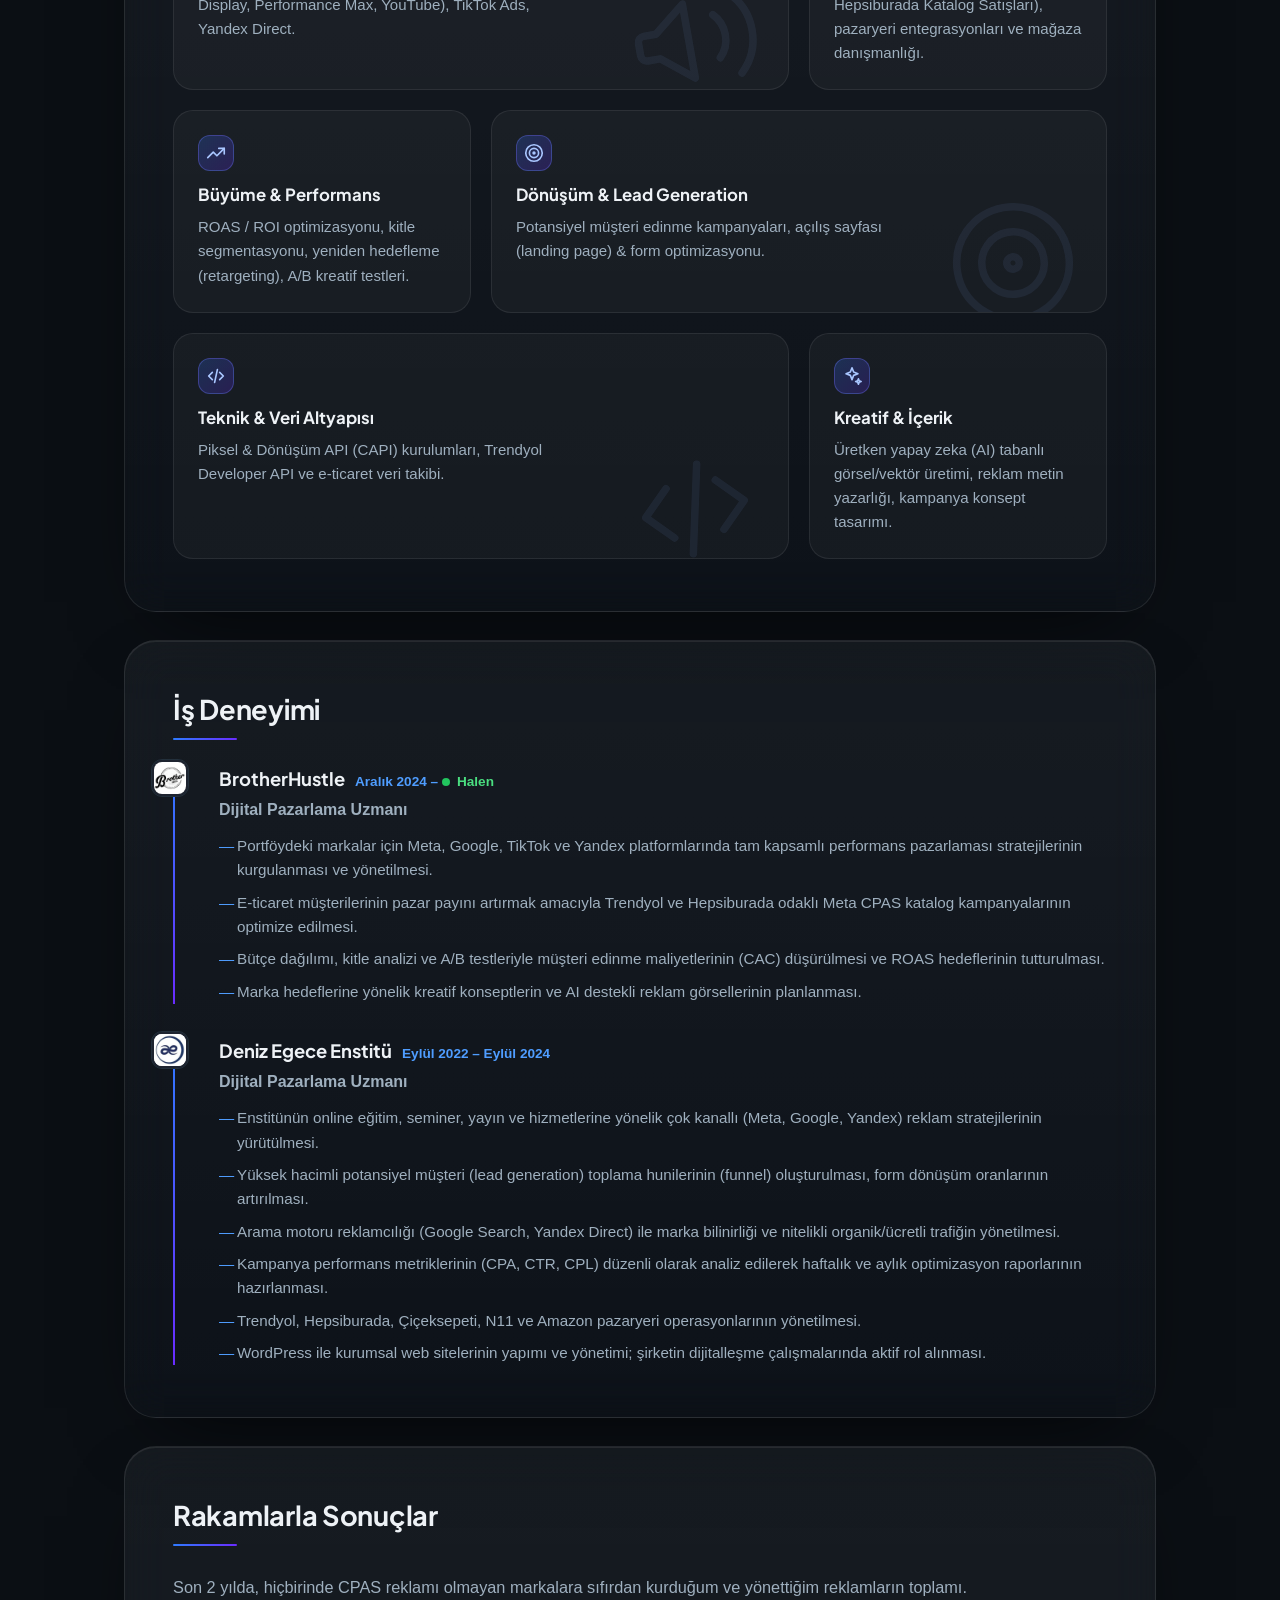
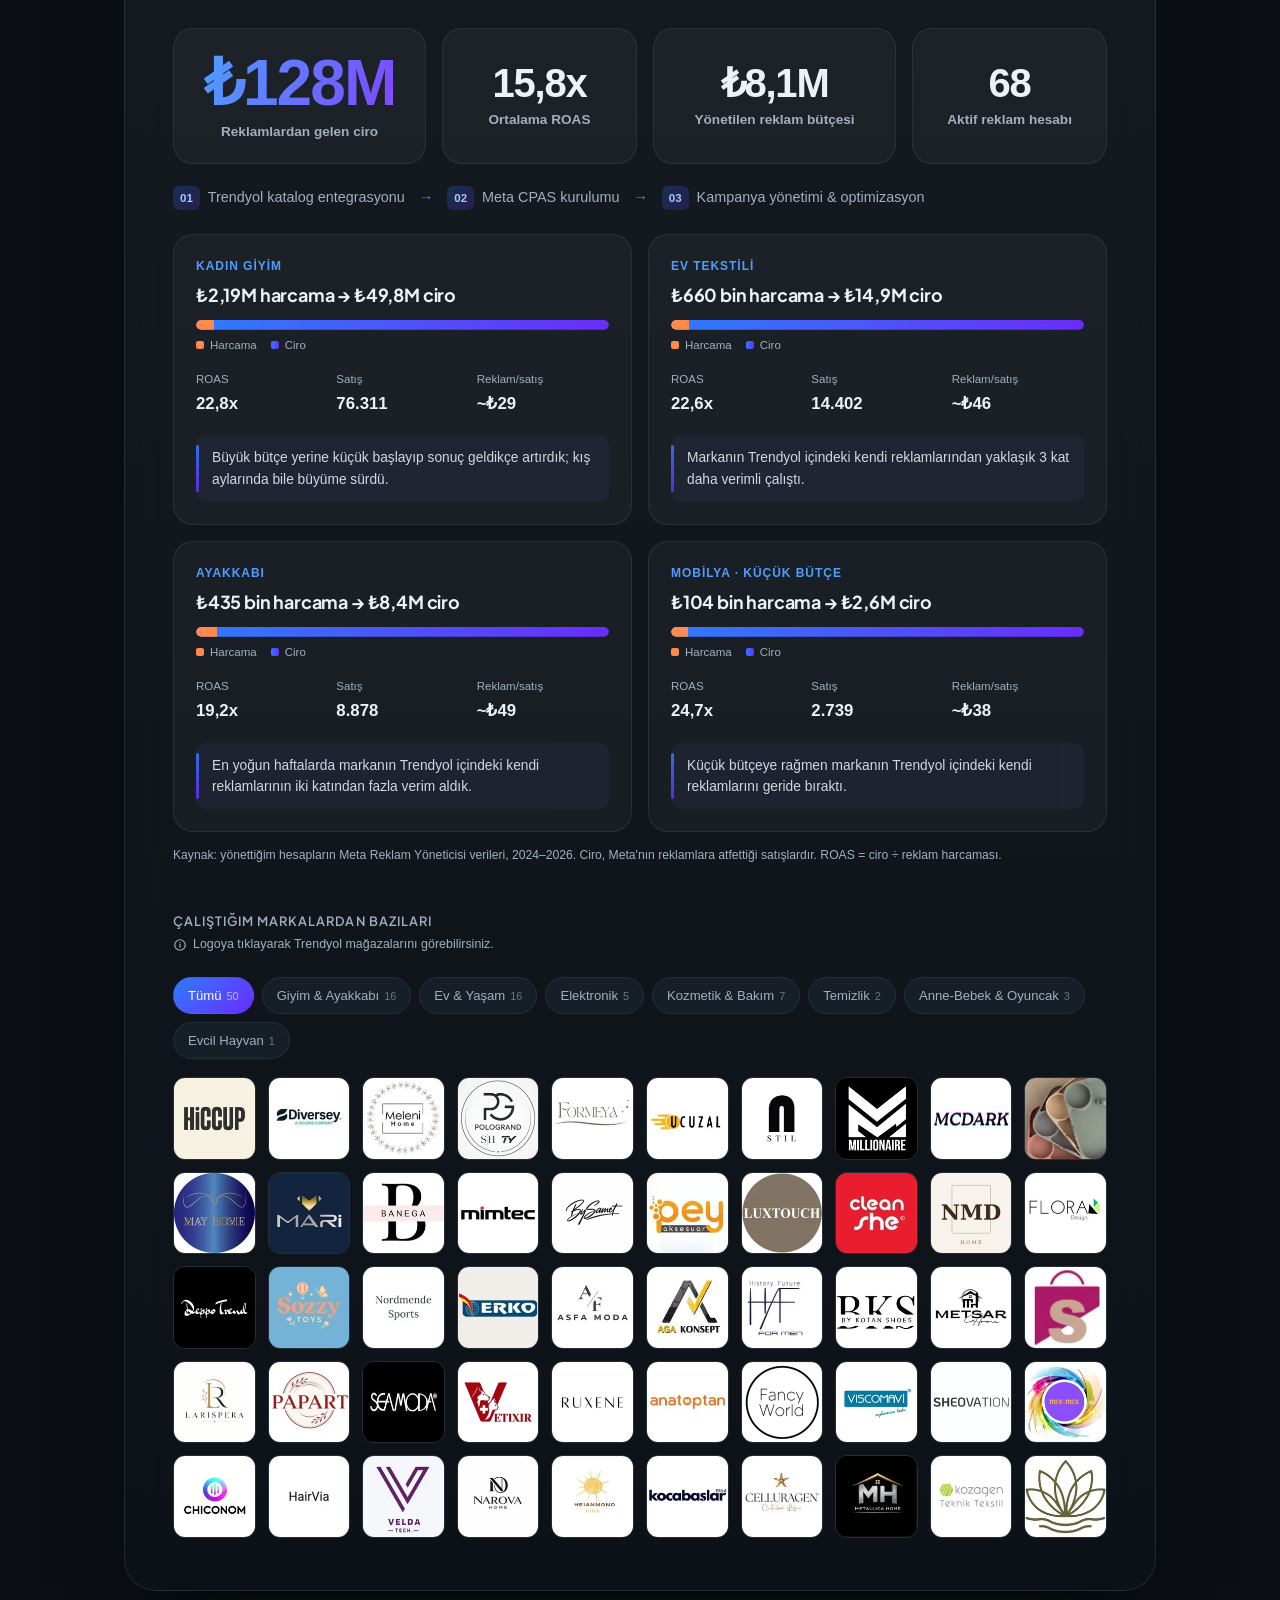
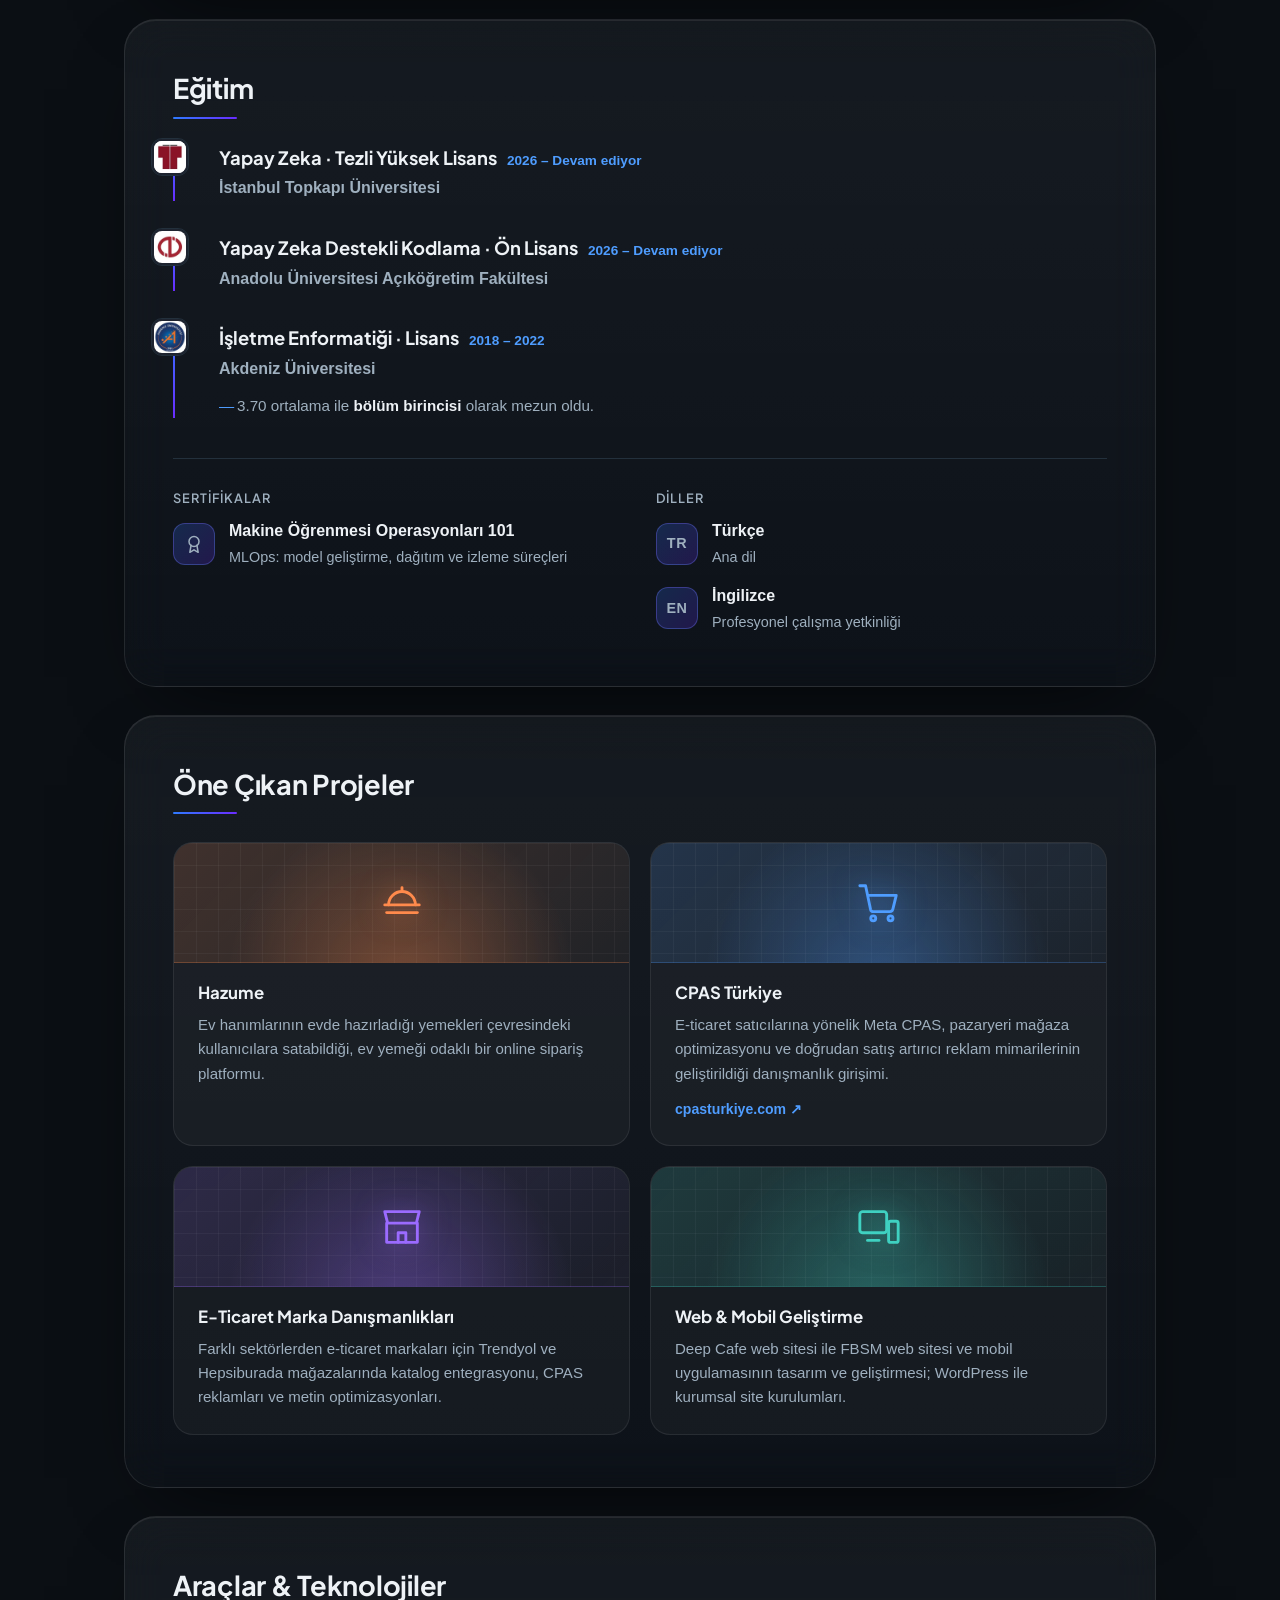
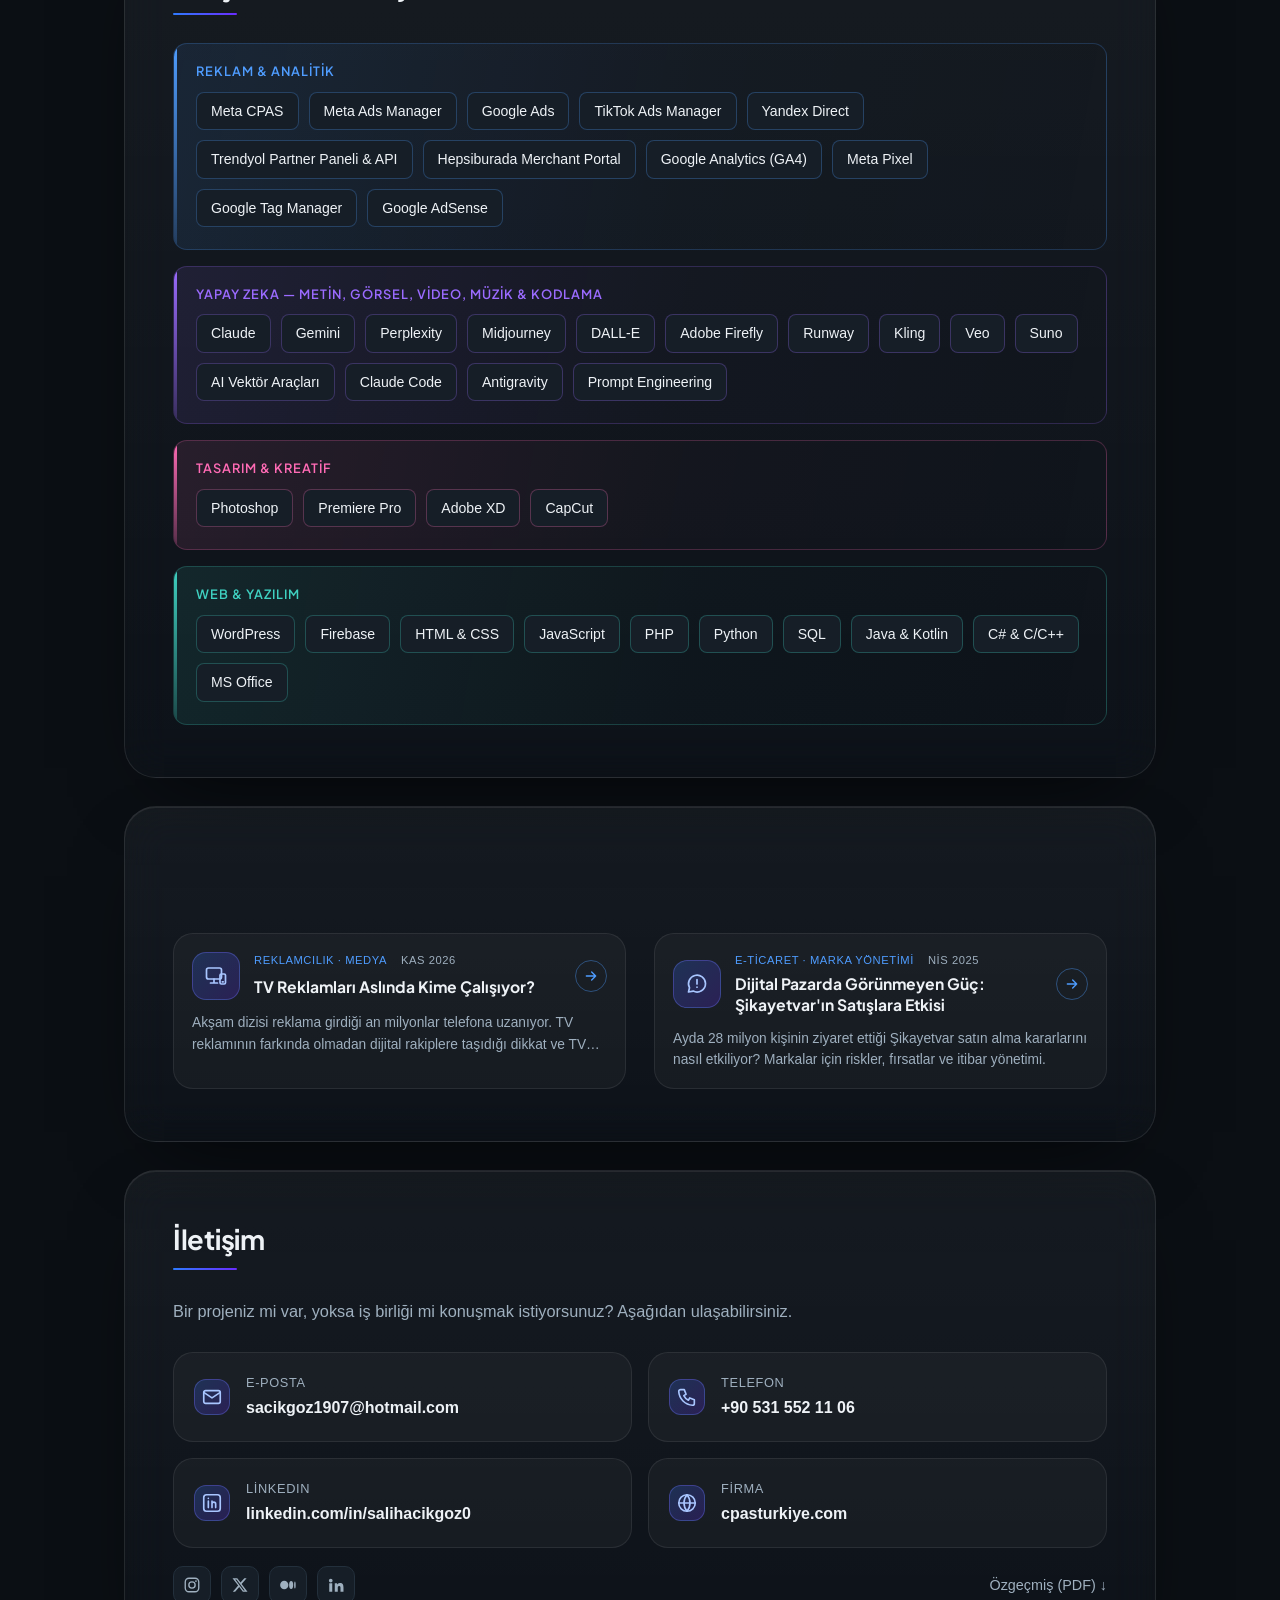
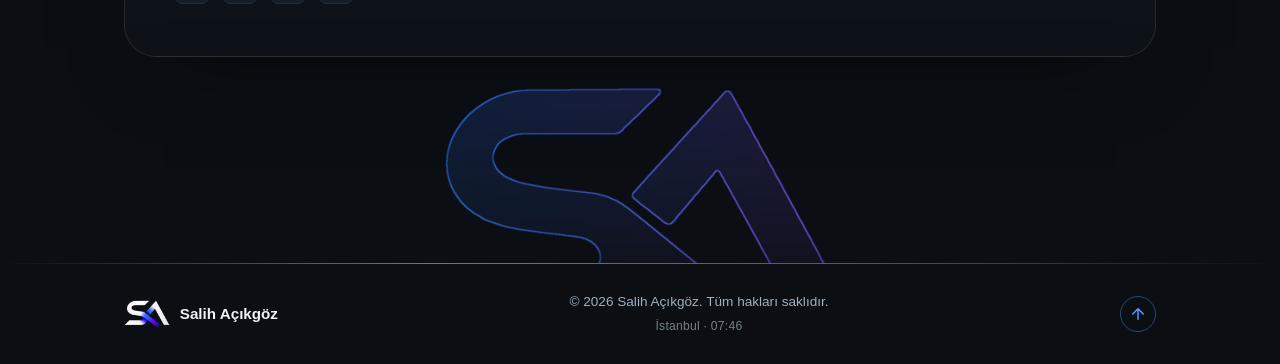
==== commit 34b07d41: "feat: Çalıştığım markalar 20'den 50'ye çıktı (cpasturkiye.com referansları) Co-Authored-By: Claude O" ====
--- a/index.html
+++ b/index.html
@@ -325,13 +325,14 @@
     <h3 class="tags-title brands-title">Çalıştığım markalardan bazıları</h3>
     <p class="brands-hint">Logoya tıklayarak Trendyol mağazalarını görebilirsiniz.</p>
     <div class="brand-filters" role="group" aria-label="Sektöre göre filtrele">
-      <button type="button" class="brand-filter" data-filter="" aria-pressed="true">Tümü<small>20</small></button>
-      <button type="button" class="brand-filter" data-filter="giyim" aria-pressed="false">Giyim &amp; Ayakkabı<small>7</small></button>
-      <button type="button" class="brand-filter" data-filter="ev" aria-pressed="false">Ev &amp; Yaşam<small>3</small></button>
-      <button type="button" class="brand-filter" data-filter="elektronik" aria-pressed="false">Elektronik<small>3</small></button>
-      <button type="button" class="brand-filter" data-filter="kozmetik" aria-pressed="false">Kozmetik &amp; Bakım<small>3</small></button>
+      <button type="button" class="brand-filter" data-filter="" aria-pressed="true">Tümü<small>50</small></button>
+      <button type="button" class="brand-filter" data-filter="giyim" aria-pressed="false">Giyim &amp; Ayakkabı<small>16</small></button>
+      <button type="button" class="brand-filter" data-filter="ev" aria-pressed="false">Ev &amp; Yaşam<small>16</small></button>
+      <button type="button" class="brand-filter" data-filter="elektronik" aria-pressed="false">Elektronik<small>5</small></button>
+      <button type="button" class="brand-filter" data-filter="kozmetik" aria-pressed="false">Kozmetik &amp; Bakım<small>7</small></button>
       <button type="button" class="brand-filter" data-filter="temizlik" aria-pressed="false">Temizlik<small>2</small></button>
-      <button type="button" class="brand-filter" data-filter="bebek" aria-pressed="false">Anne-Bebek &amp; Oyuncak<small>2</small></button>
+      <button type="button" class="brand-filter" data-filter="bebek" aria-pressed="false">Anne-Bebek &amp; Oyuncak<small>3</small></button>
+      <button type="button" class="brand-filter" data-filter="evcil" aria-pressed="false">Evcil Hayvan<small>1</small></button>
     </div>
     <ul class="brands-grid">
         <li data-sector="giyim"><a href="https://www.trendyol.com/magaza/hiccup-m-938209" target="_blank" rel="noopener" class="brand" title="Hiccup">
@@ -346,22 +347,74 @@
           <img src="images/markalar/meleni-home.webp?v=dev" alt="" width="64" height="64" loading="lazy">
           <span>Meleni Home</span>
         </a></li>
+        <li data-sector="giyim"><a href="https://www.trendyol.com/magaza/pologrand-london-soho-tony-york-bags-m-352179" target="_blank" rel="noopener" class="brand" title="POLOGRAND London">
+          <img src="images/markalar/pologrand-london.webp?v=dev" alt="" width="64" height="64" loading="lazy">
+          <span>POLOGRAND London</span>
+        </a></li>
         <li data-sector="ev"><a href="https://www.trendyol.com/magaza/formeya-m-323918" target="_blank" rel="noopener" class="brand" title="Formeya">
           <img src="images/markalar/formeya.webp?v=dev" alt="" width="64" height="64" loading="lazy">
           <span>Formeya</span>
         </a></li>
+        <li data-sector="kozmetik"><a href="https://www.trendyol.com/magaza/ucuz-al-m-357668" target="_blank" rel="noopener" class="brand" title="Ucuz Al">
+          <img src="images/markalar/ucuz-al.webp?v=dev" alt="" width="64" height="64" loading="lazy">
+          <span>Ucuz Al</span>
+        </a></li>
+        <li data-sector="giyim"><a href="https://www.trendyol.com/magaza/nstil-m-159145" target="_blank" rel="noopener" class="brand" title="NSTİL">
+          <img src="images/markalar/nstil.webp?v=dev" alt="" width="64" height="64" loading="lazy">
+          <span>NSTİL</span>
+        </a></li>
+        <li data-sector="giyim"><a href="https://www.trendyol.com/magaza/millionaire-m-185852" target="_blank" rel="noopener" class="brand" title="Millionaire">
+          <img src="images/markalar/millionaire.webp?v=dev" alt="" width="64" height="64" loading="lazy">
+          <span>Millionaire</span>
+        </a></li>
+        <li data-sector="giyim"><a href="https://www.trendyol.com/magaza/mcdark-m-356964" target="_blank" rel="noopener" class="brand" title="McDark">
+          <img src="images/markalar/mcdark.webp?v=dev" alt="" width="64" height="64" loading="lazy">
+          <span>McDark</span>
+        </a></li>
         <li data-sector="bebek"><a href="https://www.trendyol.com/magaza/meleni-baby-kids-m-702172" target="_blank" rel="noopener" class="brand" title="Meleni Baby &amp; Kids">
           <img src="images/markalar/meleni-baby-kids.webp?v=dev" alt="" width="64" height="64" loading="lazy">
           <span>Meleni Baby &amp; Kids</span>
         </a></li>
+        <li data-sector="ev"><a href="https://www.trendyol.com/magaza/may-home-m-252232" target="_blank" rel="noopener" class="brand" title="May Home">
+          <img src="images/markalar/may-home.webp?v=dev" alt="" width="64" height="64" loading="lazy">
+          <span>May Home</span>
+        </a></li>
+        <li data-sector="elektronik"><a href="https://www.trendyol.com/magaza/marima-m-209512" target="_blank" rel="noopener" class="brand" title="MARİMA">
+          <img src="images/markalar/marima.webp?v=dev" alt="" width="64" height="64" loading="lazy">
+          <span>MARİMA</span>
+        </a></li>
         <li data-sector="giyim"><a href="https://www.trendyol.com/magaza/banega-m-669402" target="_blank" rel="noopener" class="brand" title="Banega">
           <img src="images/markalar/banega.webp?v=dev" alt="" width="64" height="64" loading="lazy">
           <span>Banega</span>
         </a></li>
+        <li data-sector="elektronik"><a href="https://www.trendyol.com/magaza/mimtec-m-346231" target="_blank" rel="noopener" class="brand" title="Mimtec">
+          <img src="images/markalar/mimtec.webp?v=dev" alt="" width="64" height="64" loading="lazy">
+          <span>Mimtec</span>
+        </a></li>
+        <li data-sector="bebek"><a href="https://www.trendyol.com/magaza/by-samet-m-734271" target="_blank" rel="noopener" class="brand" title="BY SAMET">
+          <img src="images/markalar/by-samet.webp?v=dev" alt="" width="64" height="64" loading="lazy">
+          <span>BY SAMET</span>
+        </a></li>
+        <li data-sector="ev"><a href="https://www.trendyol.com/magaza/pey-aksesuar-m-281509" target="_blank" rel="noopener" class="brand" title="Pey Aksesuar">
+          <img src="images/markalar/pey-aksesuar.webp?v=dev" alt="" width="64" height="64" loading="lazy">
+          <span>Pey Aksesuar</span>
+        </a></li>
+        <li data-sector="ev"><a href="https://www.trendyol.com/magaza/lux-touch-m-401424" target="_blank" rel="noopener" class="brand" title="Lux Touch">
+          <img src="images/markalar/lux-touch.webp?v=dev" alt="" width="64" height="64" loading="lazy">
+          <span>Lux Touch</span>
+        </a></li>
         <li data-sector="temizlik"><a href="https://www.trendyol.com/magaza/cleanshe-m-842949" target="_blank" rel="noopener" class="brand" title="CleanShe">
           <img src="images/markalar/cleanshe.webp?v=dev" alt="" width="64" height="64" loading="lazy">
           <span>CleanShe</span>
         </a></li>
+        <li data-sector="ev"><a href="https://www.trendyol.com/magaza/nmd-home-m-198292" target="_blank" rel="noopener" class="brand" title="NMD Home">
+          <img src="images/markalar/nmd-home.webp?v=dev" alt="" width="64" height="64" loading="lazy">
+          <span>NMD Home</span>
+        </a></li>
+        <li data-sector="ev"><a href="https://www.trendyol.com/magaza/floradesign-m-241978" target="_blank" rel="noopener" class="brand" title="Floradesign">
+          <img src="images/markalar/floradesign.webp?v=dev" alt="" width="64" height="64" loading="lazy">
+          <span>Floradesign</span>
+        </a></li>
         <li data-sector="elektronik"><a href="https://www.trendyol.com/magaza/deppo-trend-m-178956" target="_blank" rel="noopener" class="brand" title="Deppo Trend">
           <img src="images/markalar/deppo-trend.webp?v=dev" alt="" width="64" height="64" loading="lazy">
           <span>Deppo Trend</span>
@@ -374,6 +427,10 @@
           <img src="images/markalar/nordmende-sports.webp?v=dev" alt="" width="64" height="64" loading="lazy">
           <span>Nordmende Sports</span>
         </a></li>
+        <li data-sector="ev"><a href="https://www.trendyol.com/magaza/erko-dort-mevsim-m-170350" target="_blank" rel="noopener" class="brand" title="Erko Tekstil">
+          <img src="images/markalar/erko-tekstil.webp?v=dev" alt="" width="64" height="64" loading="lazy">
+          <span>Erko Tekstil</span>
+        </a></li>
         <li data-sector="giyim"><a href="https://www.trendyol.com/magaza/asfa-moda-m-118520" target="_blank" rel="noopener" class="brand" title="Asfa Moda">
           <img src="images/markalar/asfa-moda.webp?v=dev" alt="" width="64" height="64" loading="lazy">
           <span>Asfa Moda</span>
@@ -390,29 +447,93 @@
           <img src="images/markalar/by-kotan-shoes.webp?v=dev" alt="" width="64" height="64" loading="lazy">
           <span>BY Kotan Shoes</span>
         </a></li>
+        <li data-sector="ev"><a href="https://www.trendyol.com/magaza/metsar-home-m-244060" target="_blank" rel="noopener" class="brand" title="Metsar Home">
+          <img src="images/markalar/metsar-home.webp?v=dev" alt="" width="64" height="64" loading="lazy">
+          <span>Metsar Home</span>
+        </a></li>
+        <li data-sector="ev"><a href="https://www.trendyol.com/magaza/sepettenevar-m-108928" target="_blank" rel="noopener" class="brand" title="SEPETTENEVAR">
+          <img src="images/markalar/sepettenevar.webp?v=dev" alt="" width="64" height="64" loading="lazy">
+          <span>SEPETTENEVAR</span>
+        </a></li>
+        <li data-sector="ev"><a href="https://www.trendyol.com/magaza/larispera-m-179974" target="_blank" rel="noopener" class="brand" title="LarisPera">
+          <img src="images/markalar/larispera.webp?v=dev" alt="" width="64" height="64" loading="lazy">
+          <span>LarisPera</span>
+        </a></li>
+        <li data-sector="ev"><a href="https://www.trendyol.com/magaza/papart-m-168155" target="_blank" rel="noopener" class="brand" title="PAPART">
+          <img src="images/markalar/papart.webp?v=dev" alt="" width="64" height="64" loading="lazy">
+          <span>PAPART</span>
+        </a></li>
         <li data-sector="giyim"><a href="https://www.trendyol.com/magaza/seamoda-buyuk-beden-giyim-m-107604" target="_blank" rel="noopener" class="brand" title="Seamoda Büyük Beden Giyim">
           <img src="images/markalar/seamoda.webp?v=dev" alt="" width="64" height="64" loading="lazy">
           <span>Seamoda Büyük Beden Giyim</span>
         </a></li>
+        <li data-sector="evcil"><a href="https://www.trendyol.com/magaza/vetixir-m-698319" target="_blank" rel="noopener" class="brand" title="Vetixir">
+          <img src="images/markalar/vetixir.webp?v=dev" alt="" width="64" height="64" loading="lazy">
+          <span>Vetixir</span>
+        </a></li>
+        <li data-sector="giyim"><a href="https://www.trendyol.com/magaza/ruxene-m-807232" target="_blank" rel="noopener" class="brand" title="Ruxene">
+          <img src="images/markalar/ruxene.webp?v=dev" alt="" width="64" height="64" loading="lazy">
+          <span>Ruxene</span>
+        </a></li>
         <li data-sector="elektronik"><a href="https://www.trendyol.com/magaza/anatoptan-m-105172" target="_blank" rel="noopener" class="brand" title="Anatoptan">
           <img src="images/markalar/anatoptan.webp?v=dev" alt="" width="64" height="64" loading="lazy">
           <span>Anatoptan</span>
         </a></li>
+        <li data-sector="giyim"><a href="https://www.trendyol.com/magaza/fancyworld-m-362962" target="_blank" rel="noopener" class="brand" title="FancyWorld">
+          <img src="images/markalar/fancyworld.webp?v=dev" alt="" width="64" height="64" loading="lazy">
+          <span>FancyWorld</span>
+        </a></li>
+        <li data-sector="ev"><a href="https://www.trendyol.com/magaza/viscomavi-m-181538" target="_blank" rel="noopener" class="brand" title="VISCOMAVI">
+          <img src="images/markalar/viscomavi.webp?v=dev" alt="" width="64" height="64" loading="lazy">
+          <span>VISCOMAVI</span>
+        </a></li>
+        <li data-sector="kozmetik"><a href="https://www.trendyol.com/magaza/sheovation-m-159188" target="_blank" rel="noopener" class="brand" title="SHEOVATION">
+          <img src="images/markalar/sheovation.webp?v=dev" alt="" width="64" height="64" loading="lazy">
+          <span>SHEOVATION</span>
+        </a></li>
+        <li data-sector="giyim"><a href="https://www.trendyol.com/magaza/mix-mix-m-663126" target="_blank" rel="noopener" class="brand" title="mix-mix">
+          <img src="images/markalar/mix-mix.webp?v=dev" alt="" width="64" height="64" loading="lazy">
+          <span>mix-mix</span>
+        </a></li>
+        <li data-sector="elektronik"><a href="https://www.trendyol.com/magaza/chiconom-m-1244322" target="_blank" rel="noopener" class="brand" title="chiconom">
+          <img src="images/markalar/chiconom.webp?v=dev" alt="" width="64" height="64" loading="lazy">
+          <span>chiconom</span>
+        </a></li>
         <li data-sector="kozmetik"><a href="https://www.trendyol.com/magaza/hairvia-m-1259022" target="_blank" rel="noopener" class="brand" title="HairVia">
           <img src="images/markalar/hairvia.webp?v=dev" alt="" width="64" height="64" loading="lazy">
           <span>HairVia</span>
         </a></li>
-        <li data-sector="elektronik"><a href="https://www.trendyol.com/magaza/chiconom-m-1244322" target="_blank" rel="noopener" class="brand" title="chiconom">
-          <img src="images/markalar/chiconom.webp?v=dev" alt="" width="64" height="64" loading="lazy">
-          <span>chiconom</span>
+        <li data-sector="kozmetik"><a href="https://www.trendyol.com/magaza/velda-tech-m-1077719" target="_blank" rel="noopener" class="brand" title="Velda Tech">
+          <img src="images/markalar/velda-tech.webp?v=dev" alt="" width="64" height="64" loading="lazy">
+          <span>Velda Tech</span>
+        </a></li>
+        <li data-sector="ev"><a href="https://www.trendyol.com/magaza/narova-m-766759" target="_blank" rel="noopener" class="brand" title="NAROVA">
+          <img src="images/markalar/narova.webp?v=dev" alt="" width="64" height="64" loading="lazy">
+          <span>NAROVA</span>
         </a></li>
         <li data-sector="giyim"><a href="https://www.trendyol.com/magaza/heianmono-m-1071733" target="_blank" rel="noopener" class="brand" title="HEİANMONO">
           <img src="images/markalar/heianmono.webp?v=dev" alt="" width="64" height="64" loading="lazy">
           <span>HEİANMONO</span>
         </a></li>
+        <li data-sector="giyim"><a href="https://www.trendyol.com/magaza/kocabaslarmagaza-m-299764" target="_blank" rel="noopener" class="brand" title="KocabaşlarMağaza">
+          <img src="images/markalar/kocabaslarmagaza.webp?v=dev" alt="" width="64" height="64" loading="lazy">
+          <span>KocabaşlarMağaza</span>
+        </a></li>
         <li data-sector="kozmetik"><a href="https://www.trendyol.com/magaza/celluragen-m-1197967" target="_blank" rel="noopener" class="brand" title="Celluragen">
           <img src="images/markalar/celluragen.webp?v=dev" alt="" width="64" height="64" loading="lazy">
           <span>Celluragen</span>
+        </a></li>
+        <li data-sector="ev"><a href="https://www.trendyol.com/magaza/metallica-home-m-1254379" target="_blank" rel="noopener" class="brand" title="Metallica Home">
+          <img src="images/markalar/metallica-home.webp?v=dev" alt="" width="64" height="64" loading="lazy">
+          <span>Metallica Home</span>
+        </a></li>
+        <li data-sector="giyim"><a href="https://www.trendyol.com/magaza/kozagen-teknik-tekstil-m-1125062" target="_blank" rel="noopener" class="brand" title="Kozagen Teknik Tekstil">
+          <img src="images/markalar/kozagen-teknik-tekstil.webp?v=dev" alt="" width="64" height="64" loading="lazy">
+          <span>Kozagen Teknik Tekstil</span>
+        </a></li>
+        <li data-sector="kozmetik"><a href="https://www.trendyol.com/magaza/riveabeauty-m-1179931" target="_blank" rel="noopener" class="brand" title="RiveaBeauty">
+          <img src="images/markalar/riveabeauty.webp?v=dev" alt="" width="64" height="64" loading="lazy">
+          <span>RiveaBeauty</span>
         </a></li>
     </ul>
   </section>
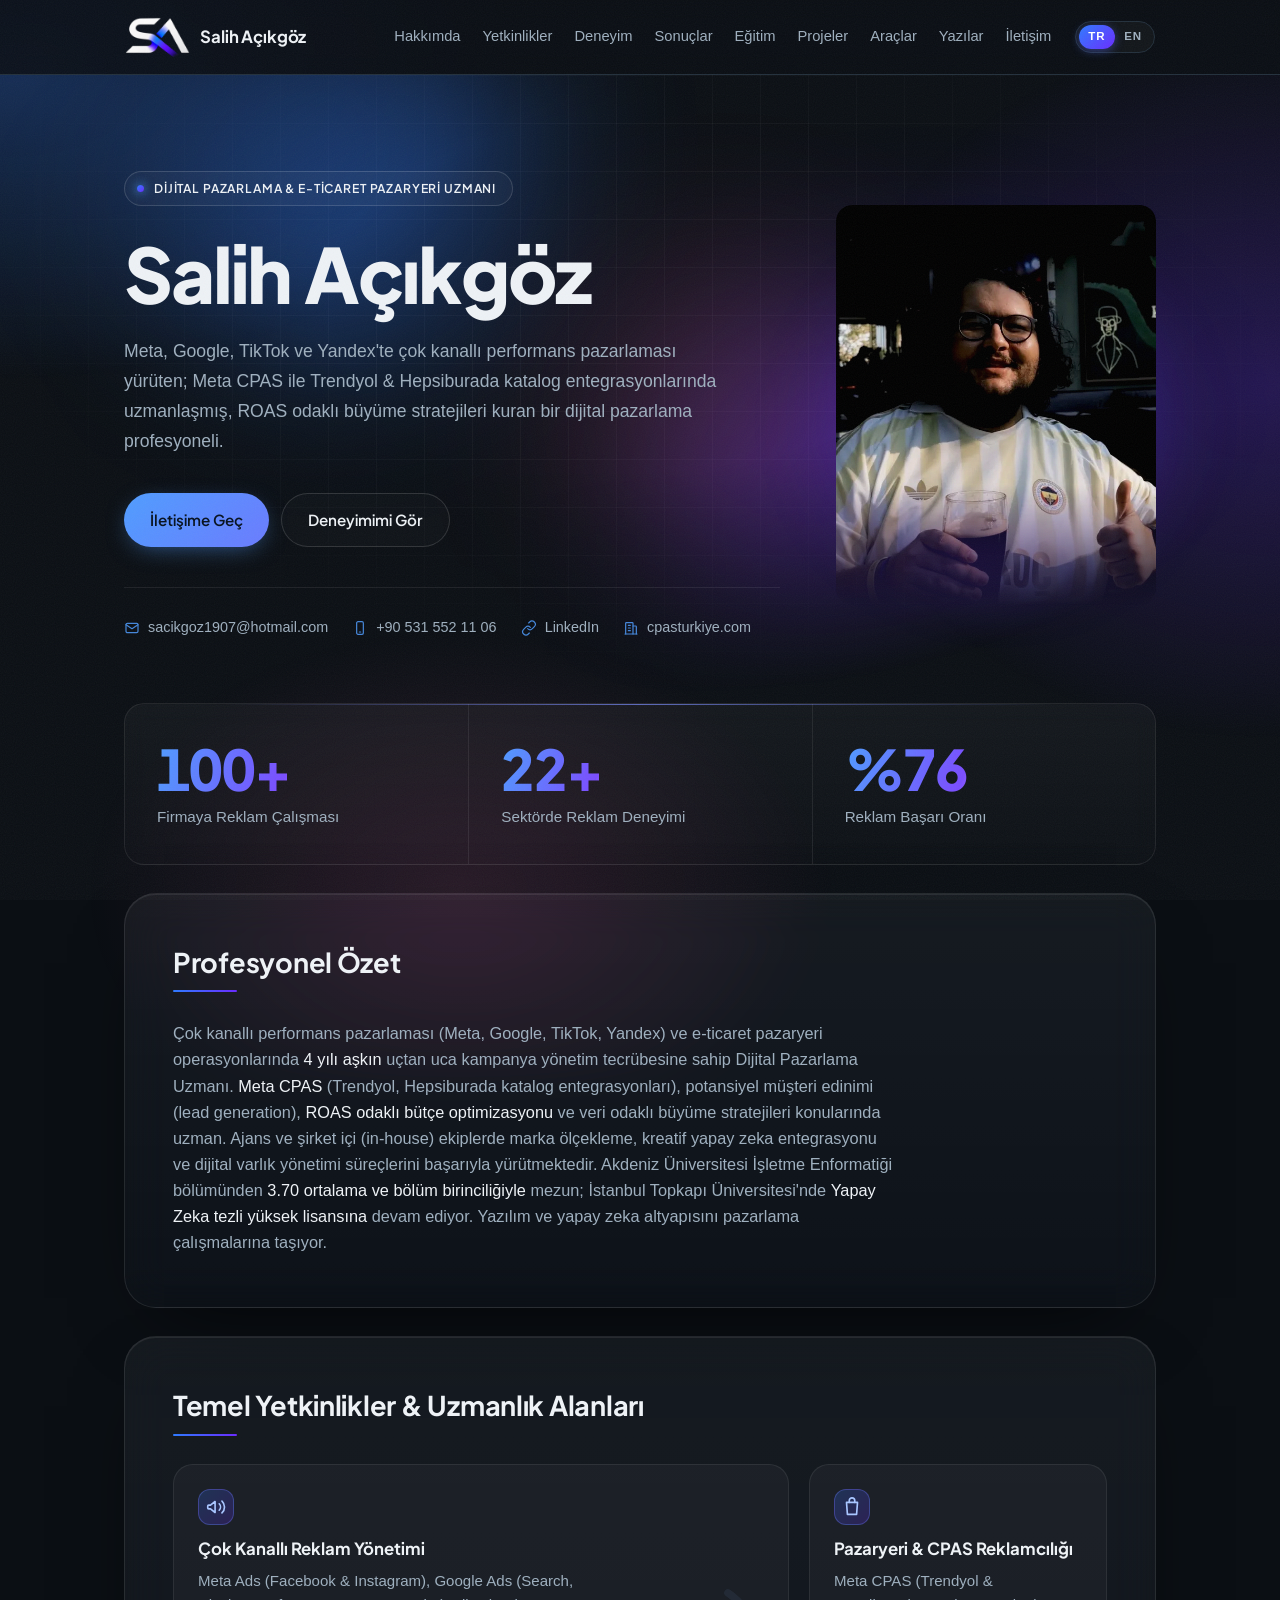
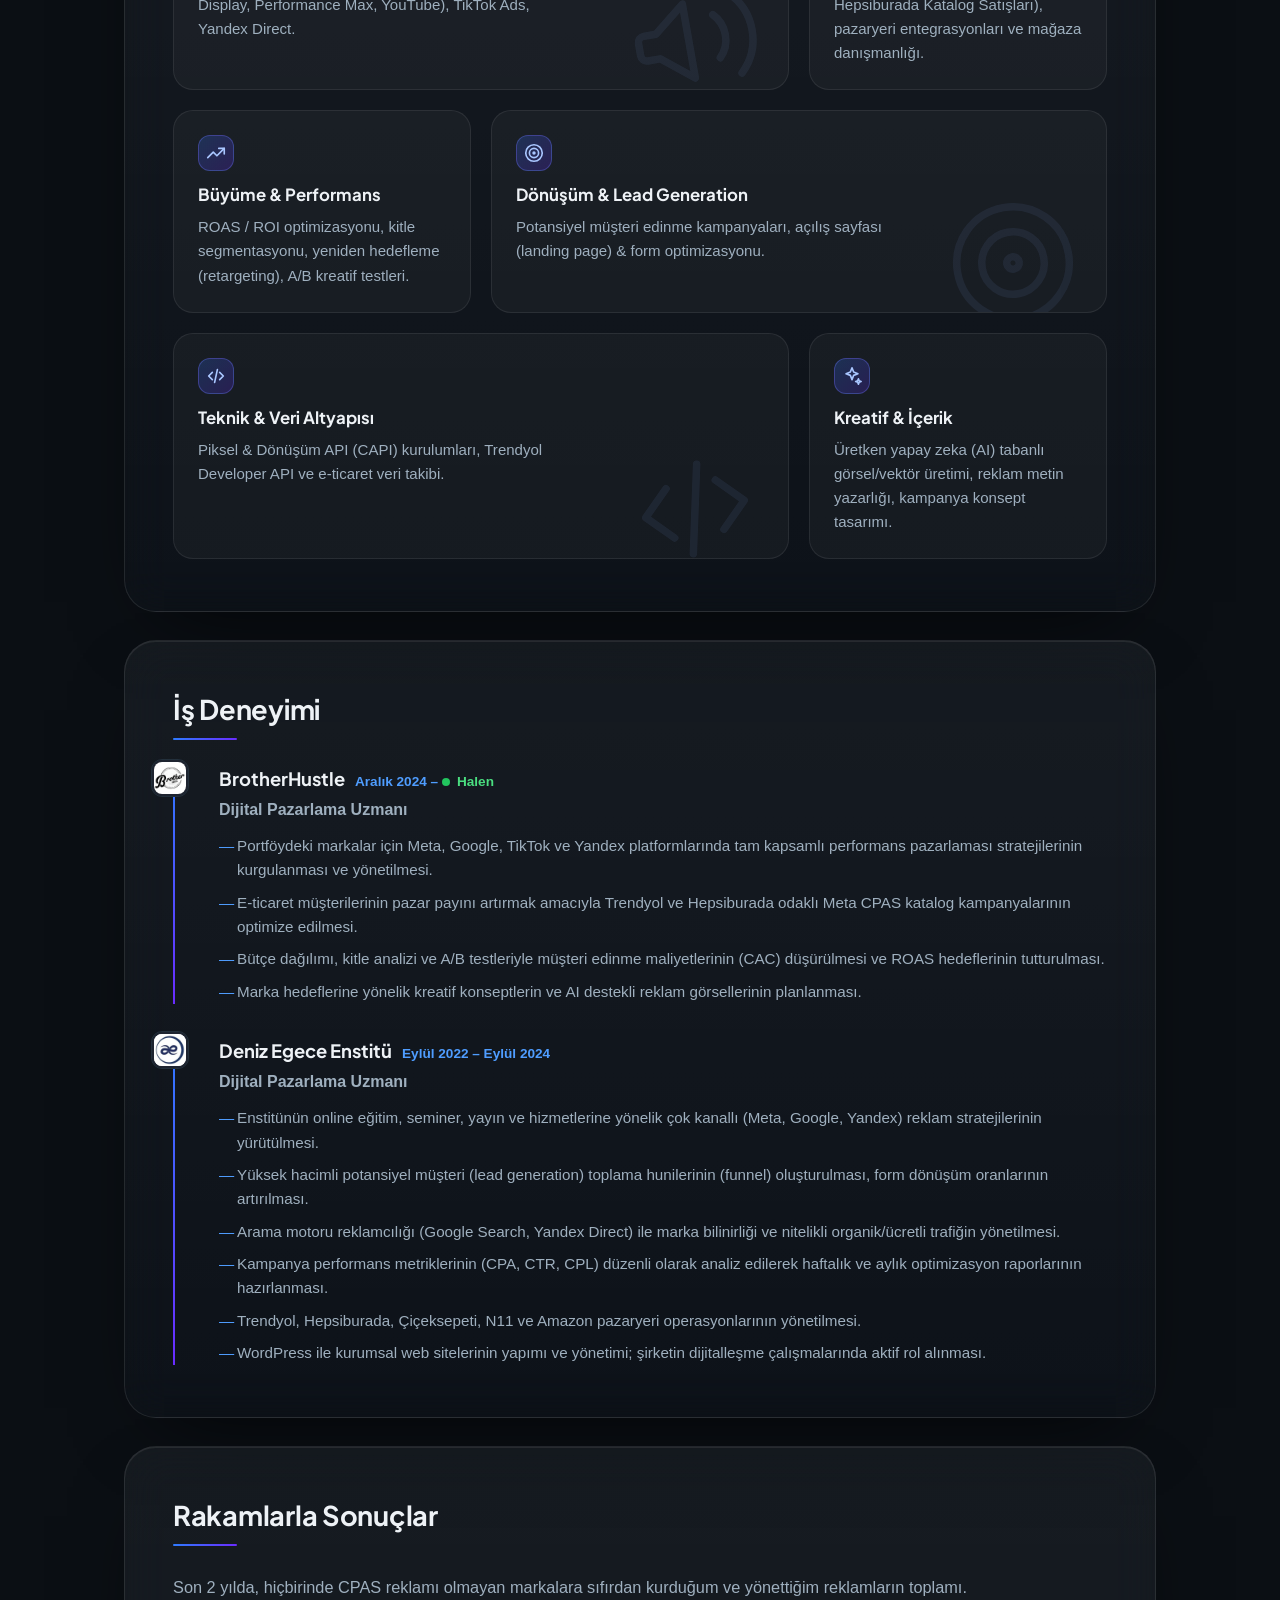
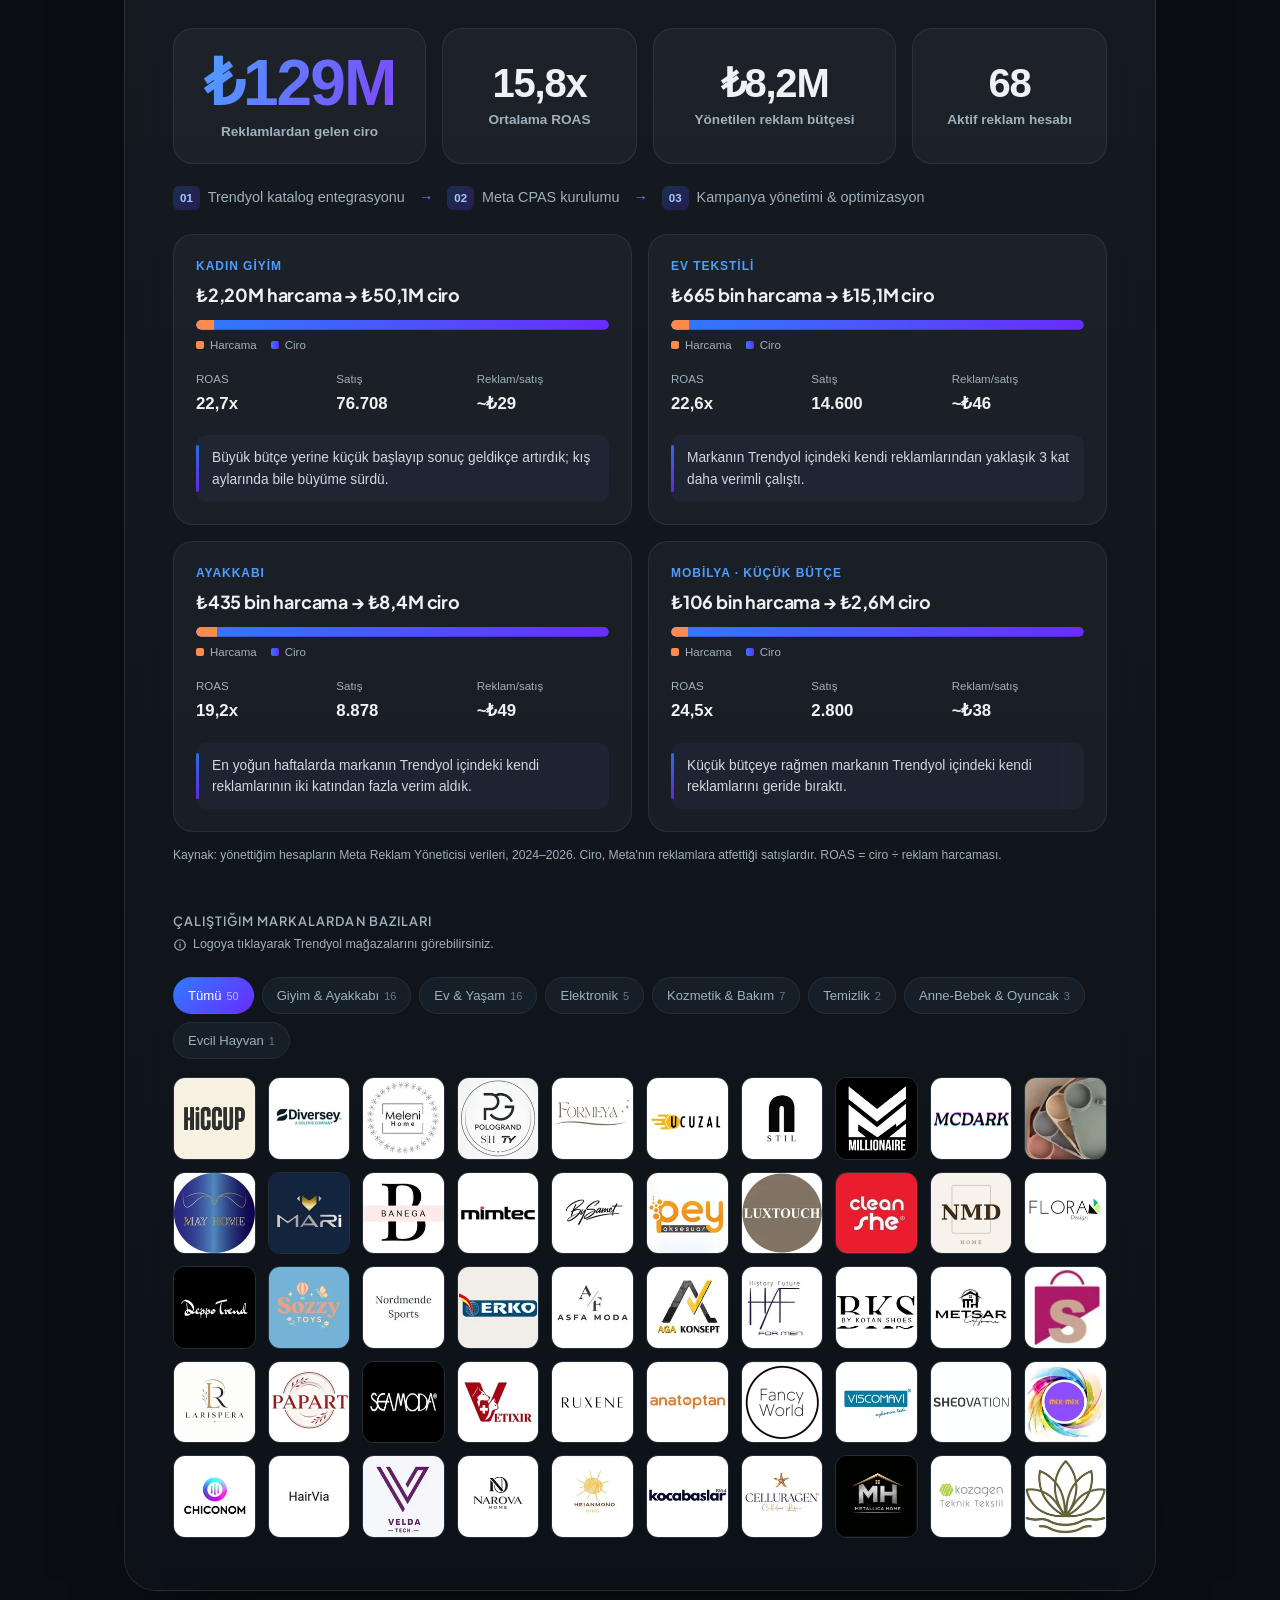
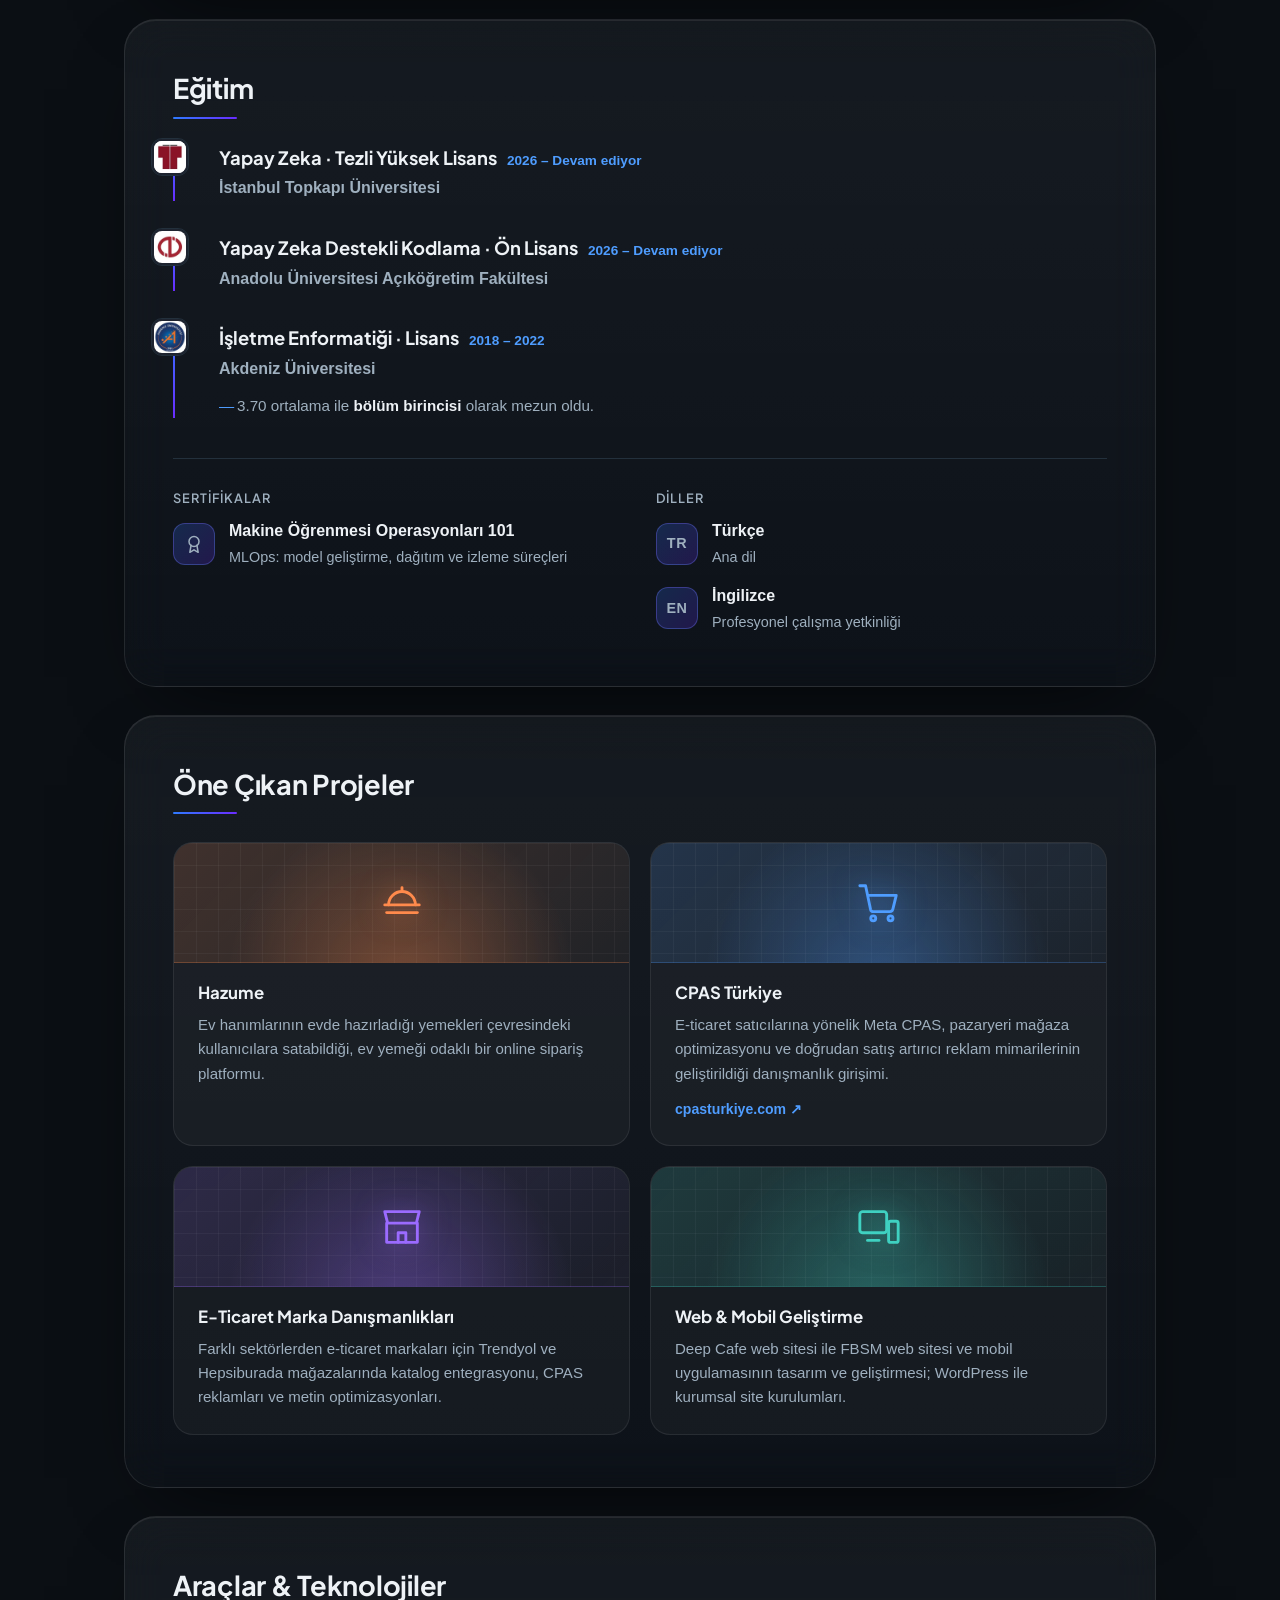
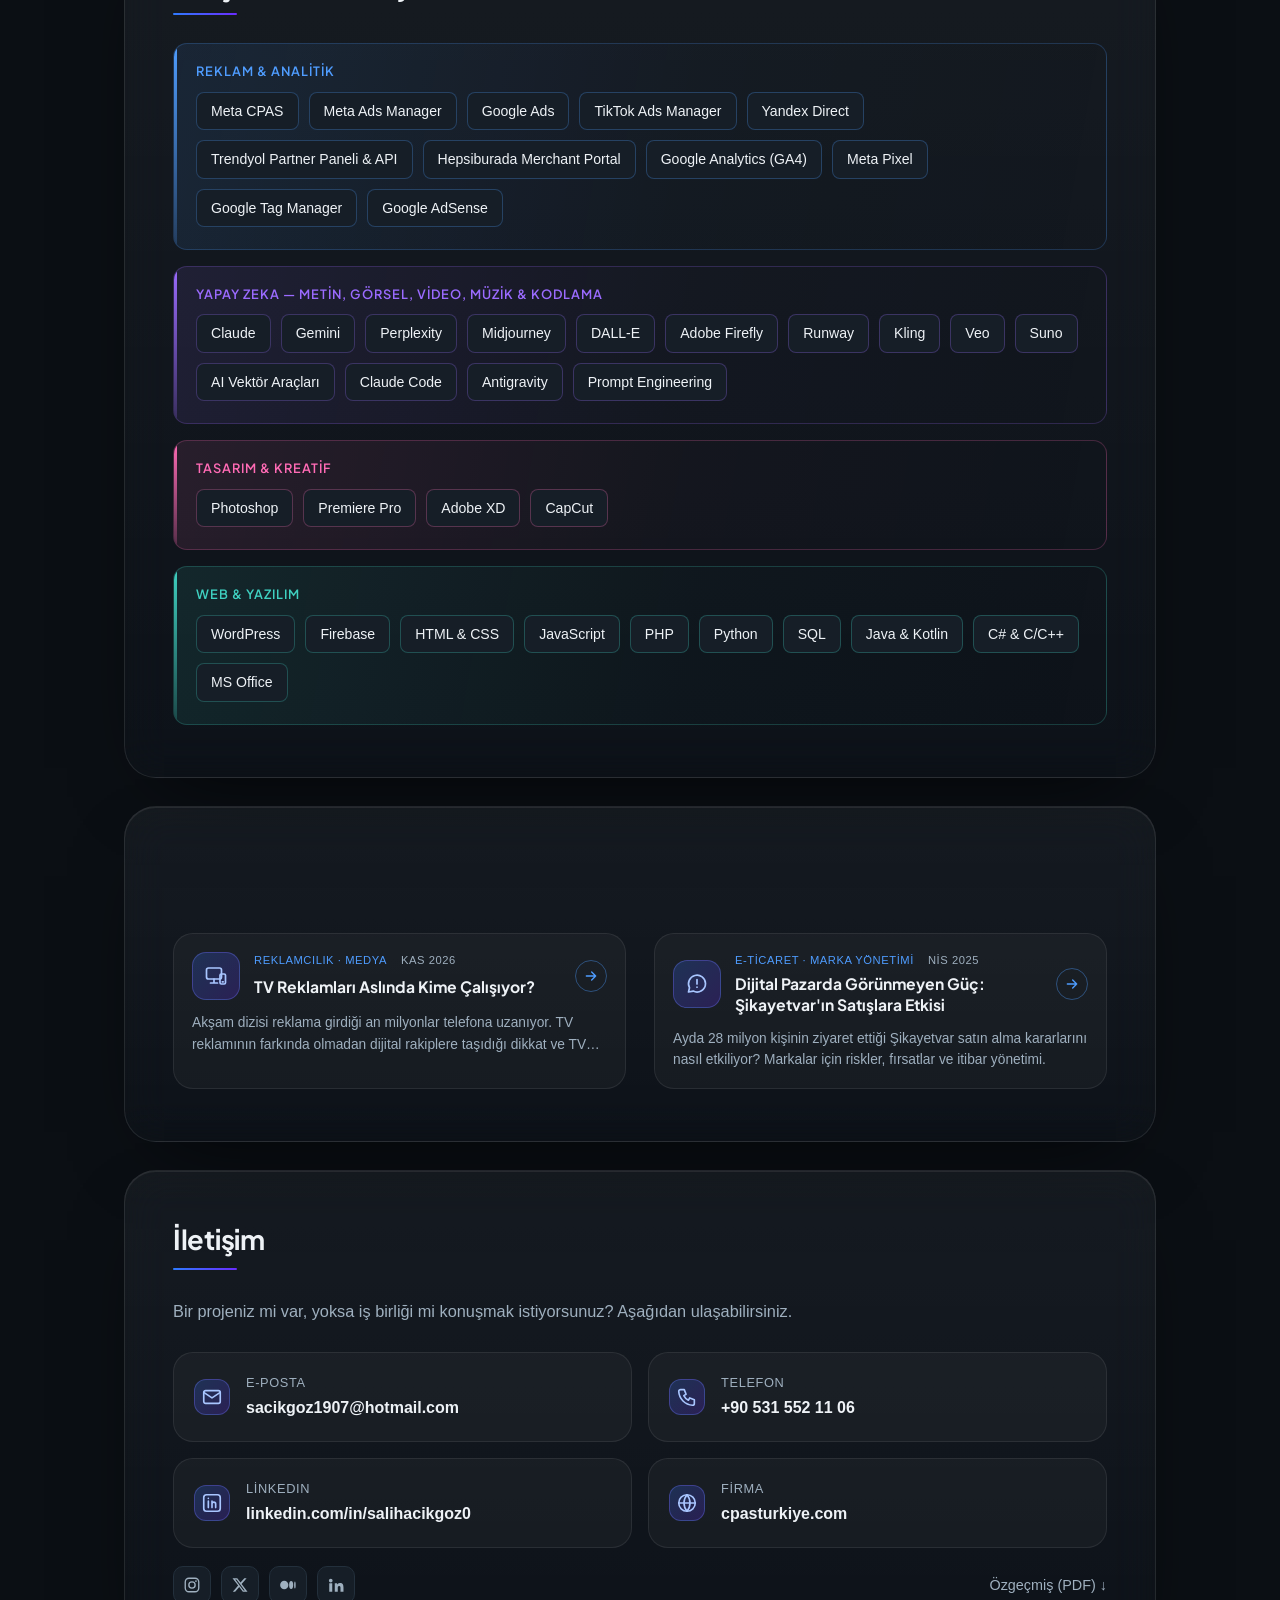
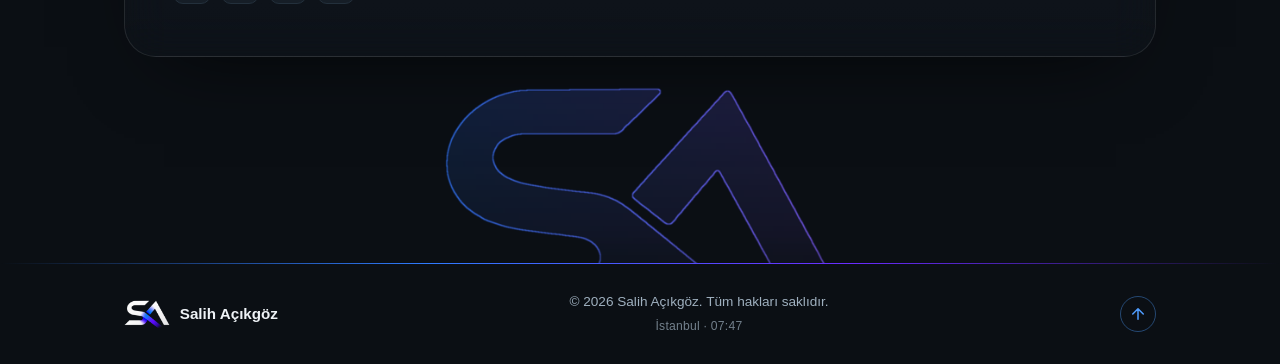
==== commit 4db6dada: "chore: reklam verileri güncellendi (Jale)" ====
--- a/index.html
+++ b/index.html
@@ -260,9 +260,9 @@
     <h2 class="section-title">Rakamlarla Sonuçlar</h2>
     <p class="section-text">Son 2 yılda, hiçbirinde CPAS reklamı olmayan markalara sıfırdan kurduğum ve yönettiğim reklamların toplamı.</p>
     <div class="results-figures">
-      <div class="rf rf-main"><span class="rf-value" data-count="128.04" data-prefix="₺" data-suffix="M" data-decimals="0">₺128M</span><span class="rf-label">Reklamlardan gelen ciro</span></div>
-      <div class="rf"><span class="rf-value" data-count="15.8" data-suffix="x" data-decimals="1">15,8x</span><span class="rf-label">Ortalama ROAS</span></div>
-      <div class="rf"><span class="rf-value" data-count="8.11" data-prefix="₺" data-suffix="M" data-decimals="1">₺8,1M</span><span class="rf-label">Yönetilen reklam bütçesi</span></div>
+      <div class="rf rf-main"><span class="rf-value" data-count="129.19" data-prefix="₺" data-suffix="M" data-decimals="0">₺129M</span><span class="rf-label">Reklamlardan gelen ciro</span></div>
+      <div class="rf"><span class="rf-value" data-count="15.75" data-suffix="x" data-decimals="1">15,8x</span><span class="rf-label">Ortalama ROAS</span></div>
+      <div class="rf"><span class="rf-value" data-count="8.2" data-prefix="₺" data-suffix="M" data-decimals="1">₺8,2M</span><span class="rf-label">Yönetilen reklam bütçesi</span></div>
       <div class="rf"><span class="rf-value" data-count="68" data-decimals="0">68</span><span class="rf-label">Aktif reklam hesabı</span></div>
     </div>
     <ol class="process">
@@ -273,24 +273,24 @@
     <div class="cases">
       <article class="case">
         <p class="case-sector">Kadın Giyim</p>
-        <h3>₺2,19M harcama → ₺49,8M ciro</h3>
+        <h3>₺2,20M harcama → ₺50,1M ciro</h3>
         <div class="case-bar" aria-hidden="true"><span class="case-spend" style="--w: 4.4%"></span></div>
         <p class="case-legend" aria-hidden="true"><i class="lg-spend"></i>Harcama <i class="lg-rev"></i>Ciro</p>
         <dl class="case-stats">
-          <div><dt>ROAS</dt><dd>22,8x</dd></div>
-          <div><dt>Satış</dt><dd>76.311</dd></div>
+          <div><dt>ROAS</dt><dd>22,7x</dd></div>
+          <div><dt>Satış</dt><dd>76.708</dd></div>
           <div><dt>Reklam/satış</dt><dd>~₺29</dd></div>
         </dl>
         <p class="case-story">Büyük bütçe yerine küçük başlayıp sonuç geldikçe artırdık; kış aylarında bile büyüme sürdü.</p>
       </article>
       <article class="case">
         <p class="case-sector">Ev Tekstili</p>
-        <h3>₺660 bin harcama → ₺14,9M ciro</h3>
+        <h3>₺665 bin harcama → ₺15,1M ciro</h3>
         <div class="case-bar" aria-hidden="true"><span class="case-spend" style="--w: 4.4%"></span></div>
         <p class="case-legend" aria-hidden="true"><i class="lg-spend"></i>Harcama <i class="lg-rev"></i>Ciro</p>
         <dl class="case-stats">
           <div><dt>ROAS</dt><dd>22,6x</dd></div>
-          <div><dt>Satış</dt><dd>14.402</dd></div>
+          <div><dt>Satış</dt><dd>14.600</dd></div>
           <div><dt>Reklam/satış</dt><dd>~₺46</dd></div>
         </dl>
         <p class="case-story">Markanın Trendyol içindeki kendi reklamlarından yaklaşık 3 kat daha verimli çalıştı.</p>
@@ -309,12 +309,12 @@
       </article>
       <article class="case">
         <p class="case-sector">Mobilya · Küçük bütçe</p>
-        <h3>₺104 bin harcama → ₺2,6M ciro</h3>
+        <h3>₺106 bin harcama → ₺2,6M ciro</h3>
         <div class="case-bar" aria-hidden="true"><span class="case-spend" style="--w: 4.1%"></span></div>
         <p class="case-legend" aria-hidden="true"><i class="lg-spend"></i>Harcama <i class="lg-rev"></i>Ciro</p>
         <dl class="case-stats">
-          <div><dt>ROAS</dt><dd>24,7x</dd></div>
-          <div><dt>Satış</dt><dd>2.739</dd></div>
+          <div><dt>ROAS</dt><dd>24,5x</dd></div>
+          <div><dt>Satış</dt><dd>2.800</dd></div>
           <div><dt>Reklam/satış</dt><dd>~₺38</dd></div>
         </dl>
         <p class="case-story">Küçük bütçeye rağmen markanın Trendyol içindeki kendi reklamlarını geride bıraktı.</p>
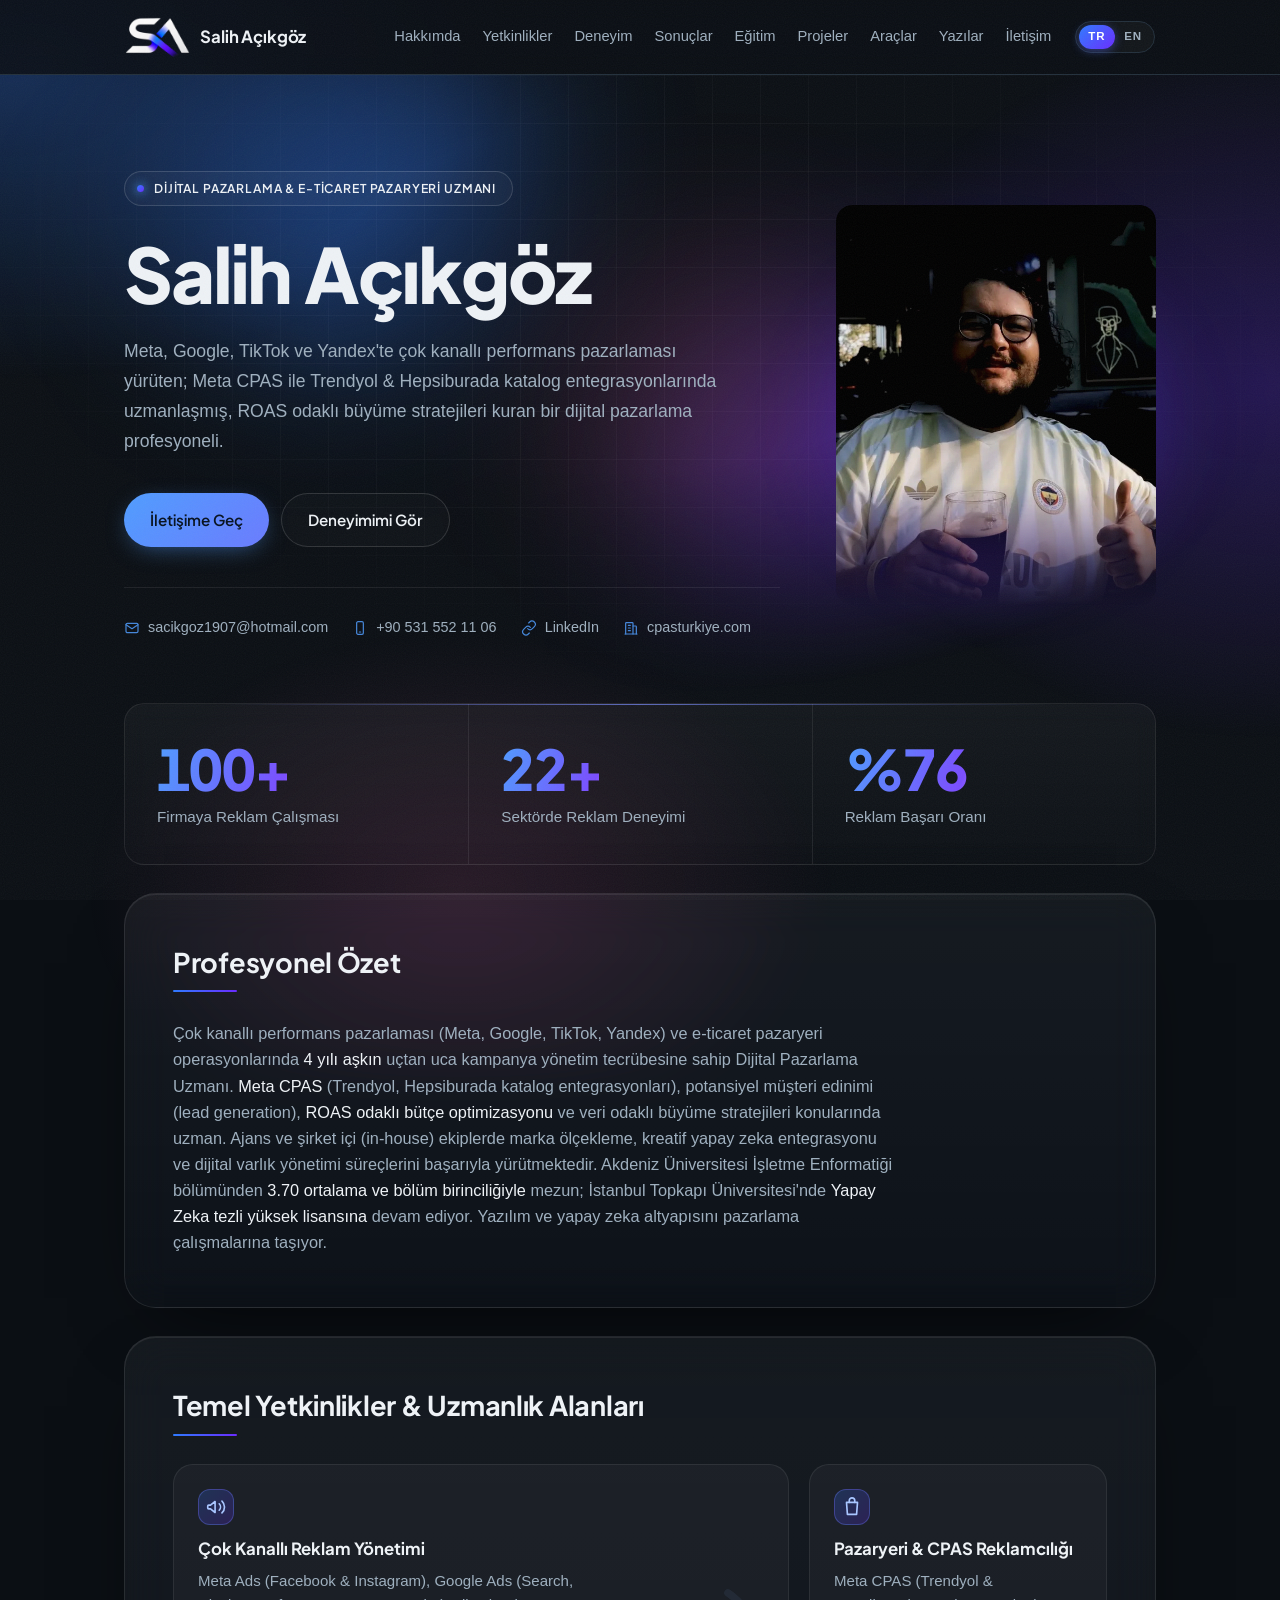
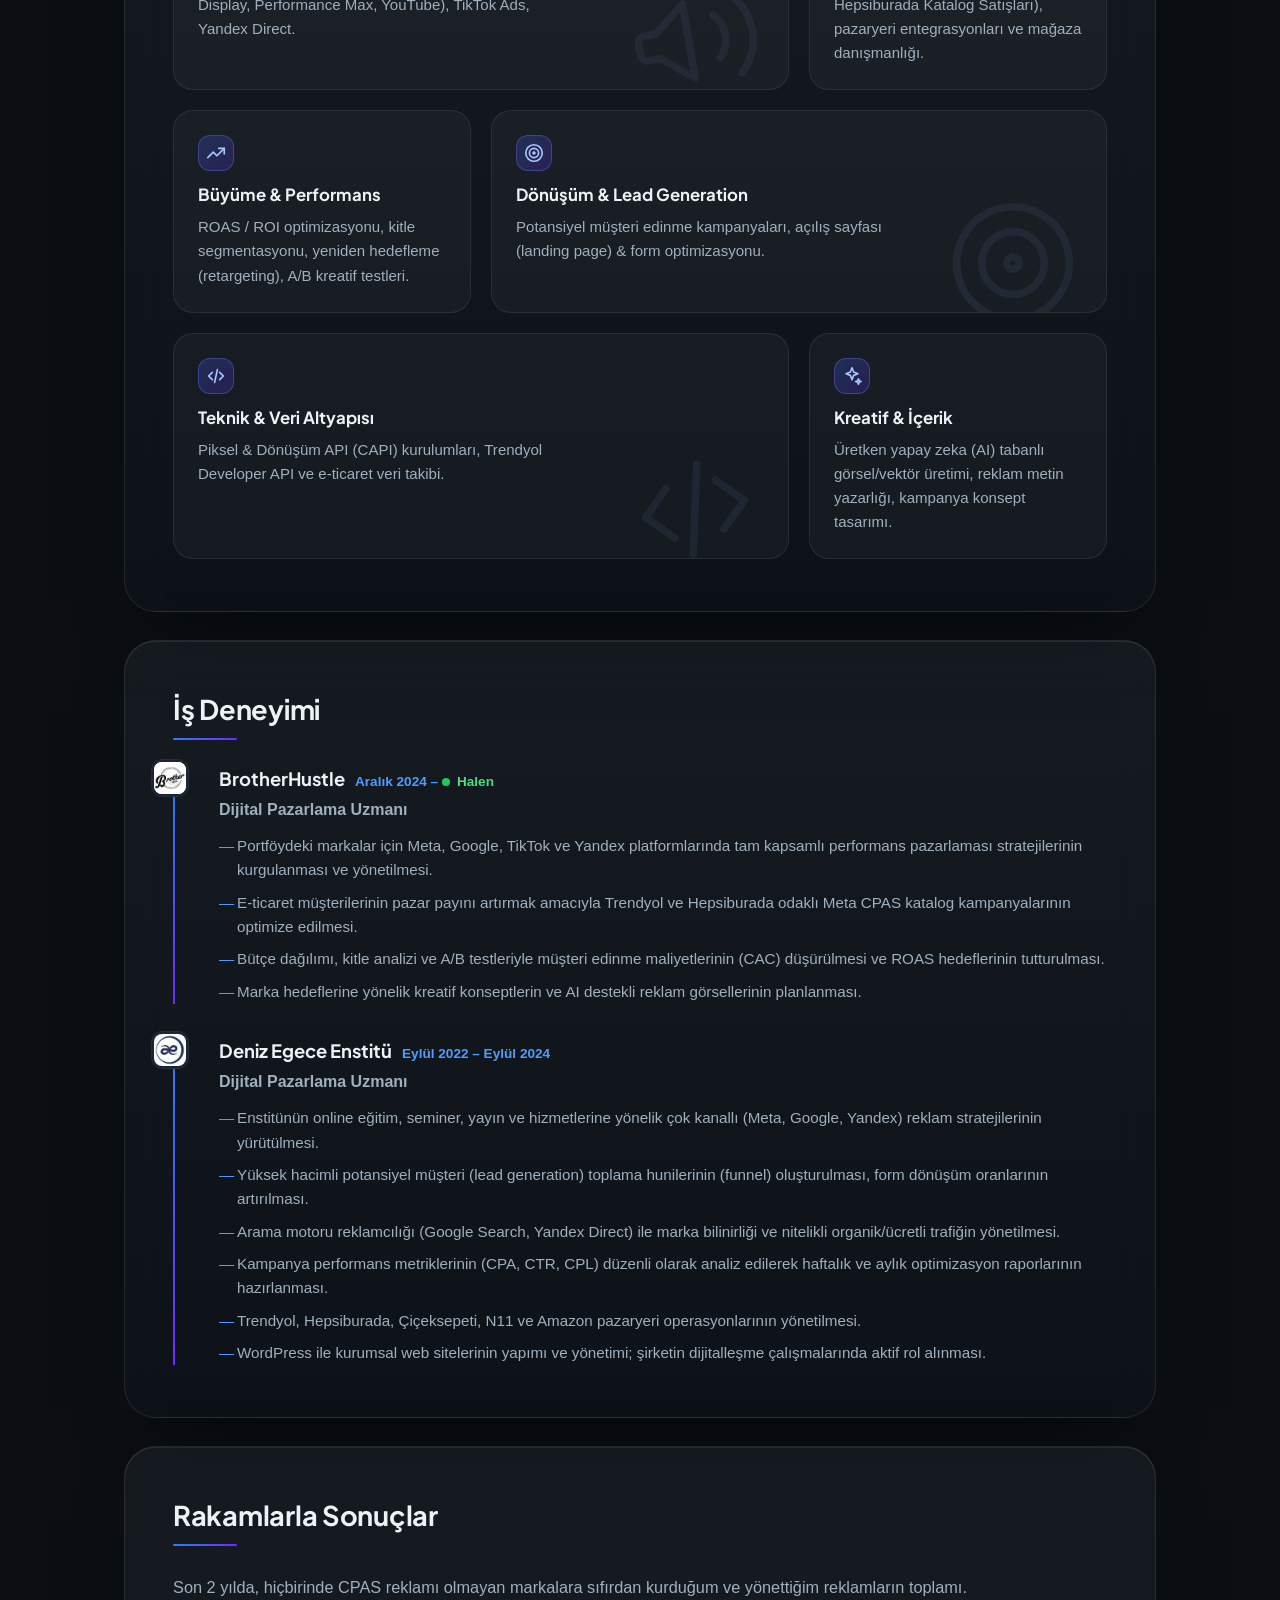
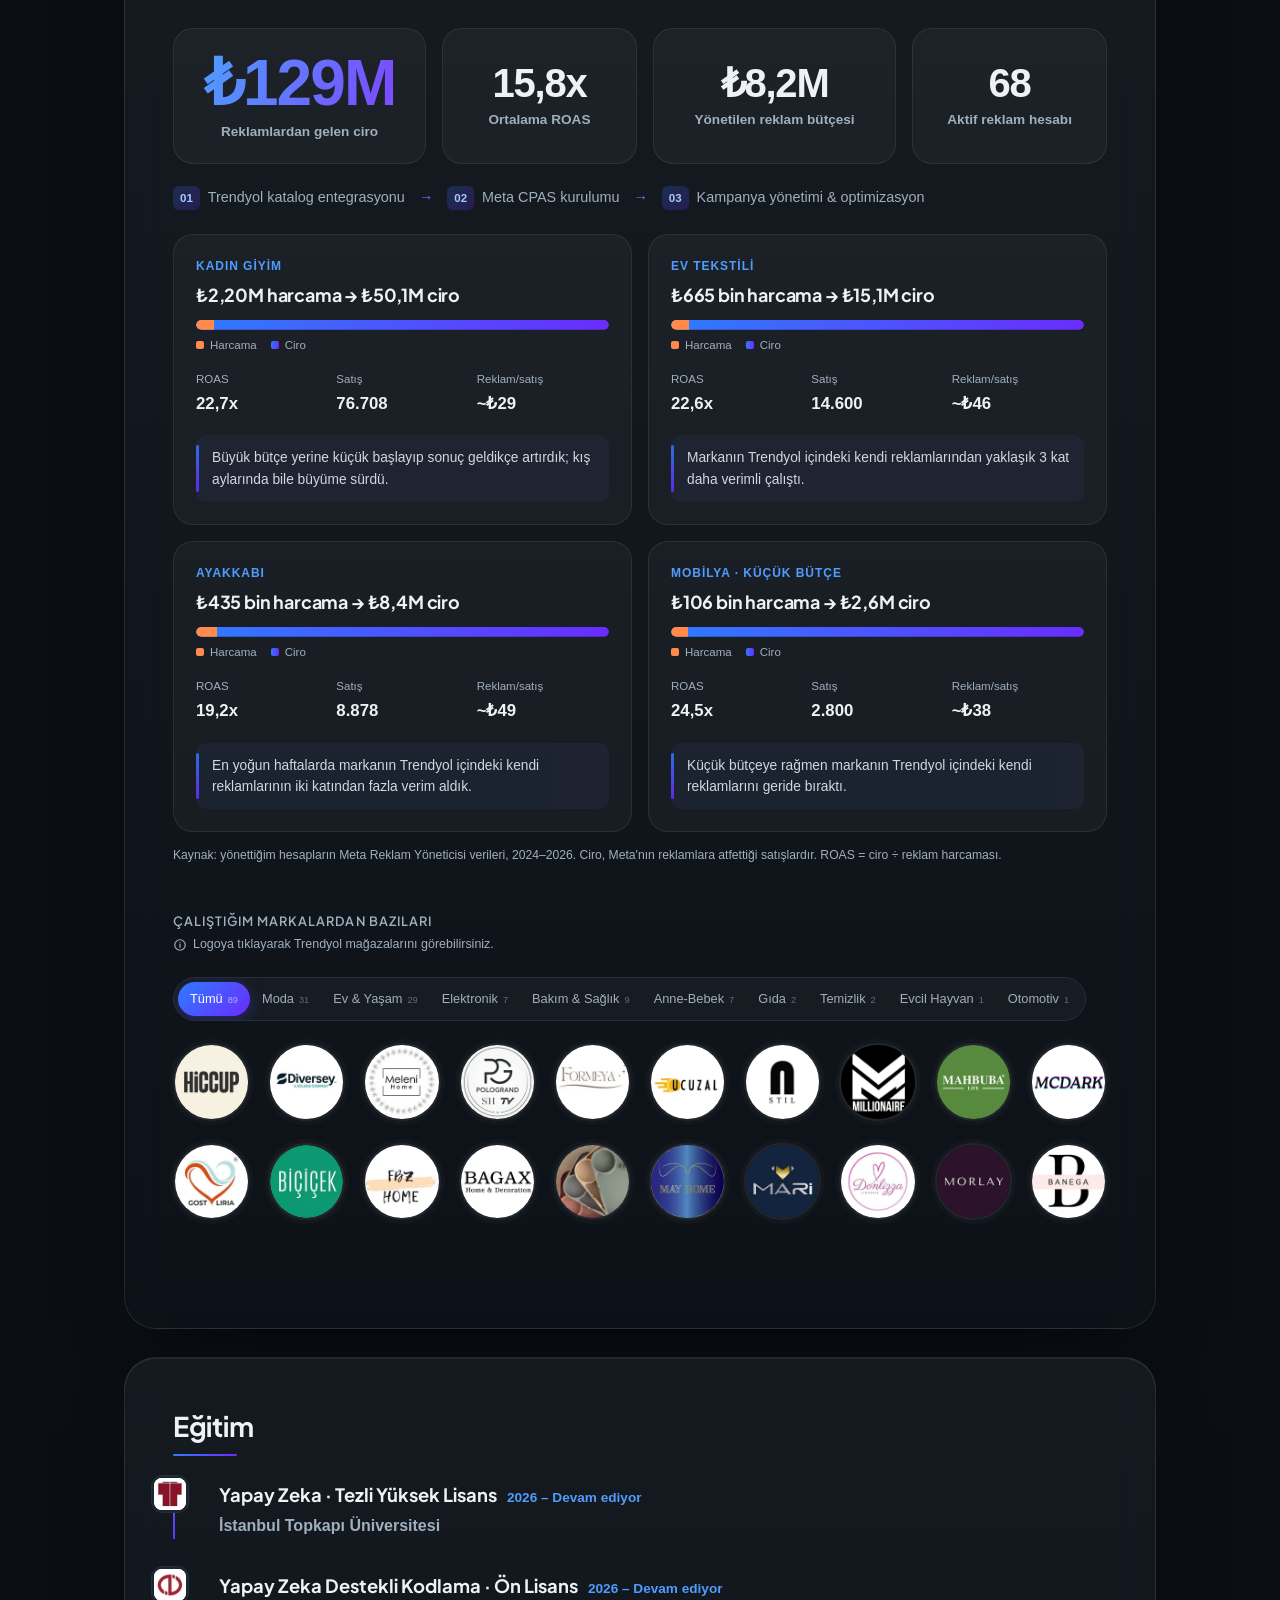
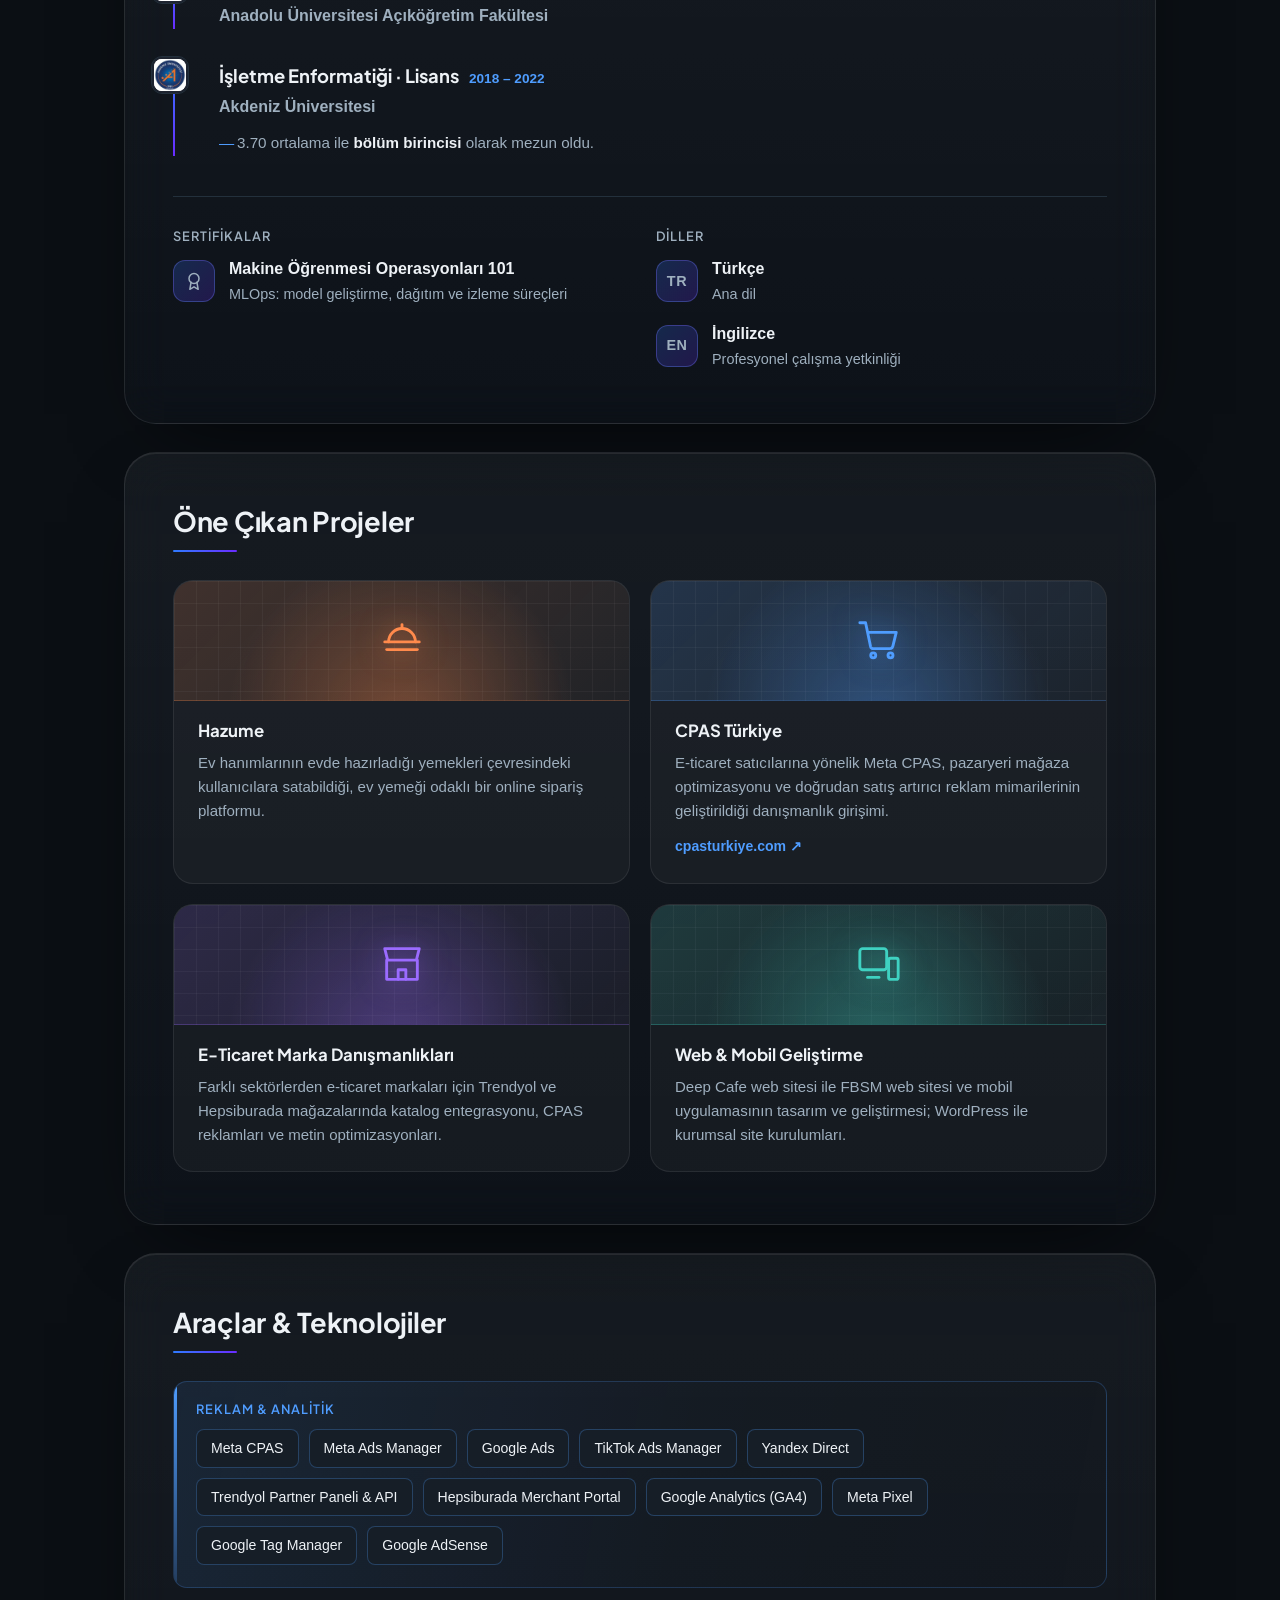
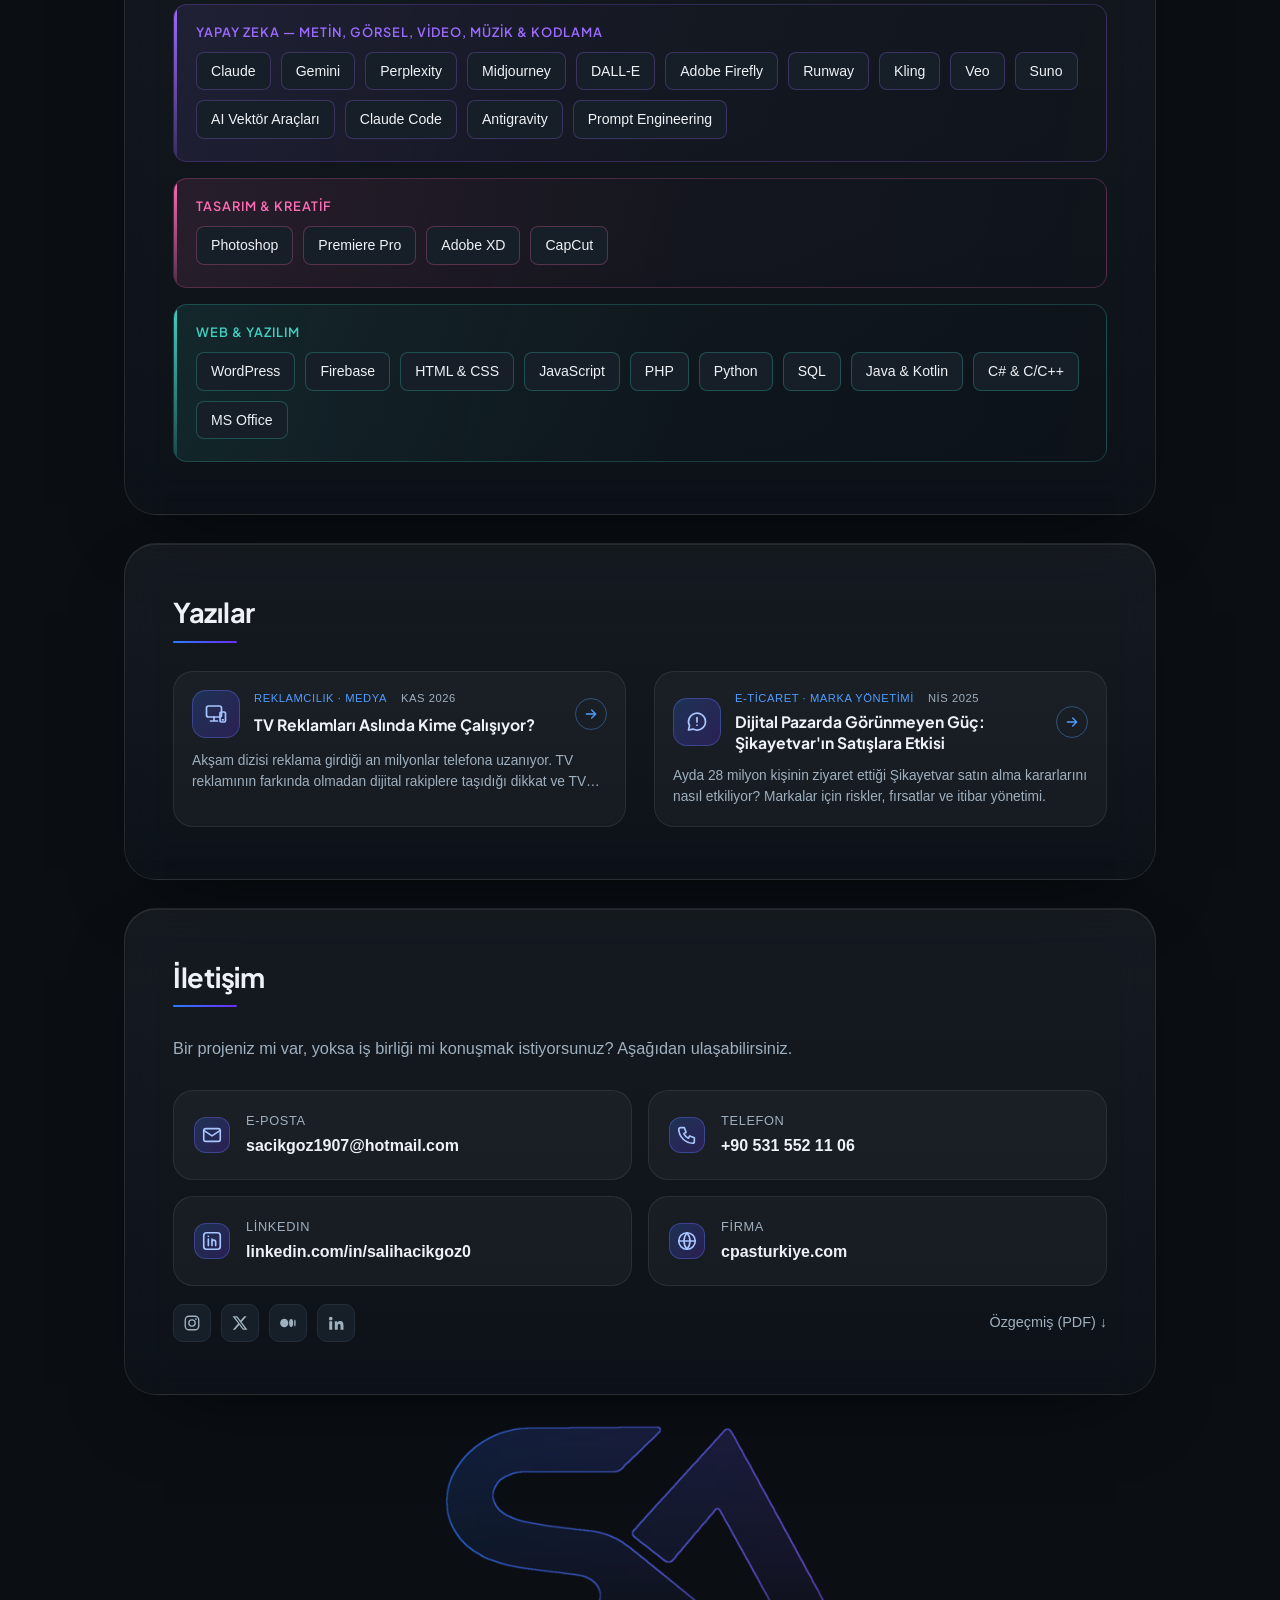
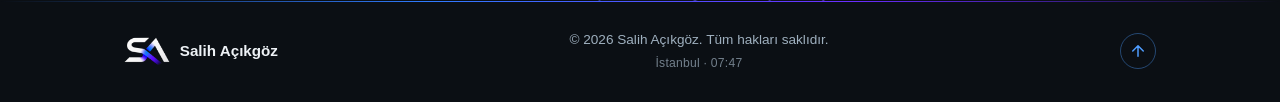
==== commit a2ac5be3: "feat: 89 marka (Jale'den eklenenler), yuvarlak logolar, kayan sektör seçici ve Tümünü gör ayracı Co-" ====
--- a/index.html
+++ b/index.html
@@ -325,14 +325,17 @@
     <h3 class="tags-title brands-title">Çalıştığım markalardan bazıları</h3>
     <p class="brands-hint">Logoya tıklayarak Trendyol mağazalarını görebilirsiniz.</p>
     <div class="brand-filters" role="group" aria-label="Sektöre göre filtrele">
-      <button type="button" class="brand-filter" data-filter="" aria-pressed="true">Tümü<small>50</small></button>
-      <button type="button" class="brand-filter" data-filter="giyim" aria-pressed="false">Giyim &amp; Ayakkabı<small>16</small></button>
-      <button type="button" class="brand-filter" data-filter="ev" aria-pressed="false">Ev &amp; Yaşam<small>16</small></button>
-      <button type="button" class="brand-filter" data-filter="elektronik" aria-pressed="false">Elektronik<small>5</small></button>
-      <button type="button" class="brand-filter" data-filter="kozmetik" aria-pressed="false">Kozmetik &amp; Bakım<small>7</small></button>
+      <span class="brand-filter-ind" aria-hidden="true"></span>
+      <button type="button" class="brand-filter" data-filter="" aria-pressed="true">Tümü<small>89</small></button>
+      <button type="button" class="brand-filter" data-filter="giyim" aria-pressed="false">Moda<small>31</small></button>
+      <button type="button" class="brand-filter" data-filter="ev" aria-pressed="false">Ev &amp; Yaşam<small>29</small></button>
+      <button type="button" class="brand-filter" data-filter="elektronik" aria-pressed="false">Elektronik<small>7</small></button>
+      <button type="button" class="brand-filter" data-filter="kozmetik" aria-pressed="false">Bakım &amp; Sağlık<small>9</small></button>
+      <button type="button" class="brand-filter" data-filter="bebek" aria-pressed="false">Anne-Bebek<small>7</small></button>
+      <button type="button" class="brand-filter" data-filter="gida" aria-pressed="false">Gıda<small>2</small></button>
       <button type="button" class="brand-filter" data-filter="temizlik" aria-pressed="false">Temizlik<small>2</small></button>
-      <button type="button" class="brand-filter" data-filter="bebek" aria-pressed="false">Anne-Bebek &amp; Oyuncak<small>3</small></button>
       <button type="button" class="brand-filter" data-filter="evcil" aria-pressed="false">Evcil Hayvan<small>1</small></button>
+      <button type="button" class="brand-filter" data-filter="otomotiv" aria-pressed="false">Otomotiv<small>1</small></button>
     </div>
     <ul class="brands-grid">
         <li data-sector="giyim"><a href="https://www.trendyol.com/magaza/hiccup-m-938209" target="_blank" rel="noopener" class="brand" title="Hiccup">
@@ -367,10 +370,30 @@
           <img src="images/markalar/millionaire.webp?v=dev" alt="" width="64" height="64" loading="lazy">
           <span>Millionaire</span>
         </a></li>
+        <li data-sector="gida"><a href="https://www.trendyol.com/magaza/mahbuba-life-m-188539" target="_blank" rel="noopener" class="brand" title="Mahbuba Life">
+          <img src="images/markalar/mahbuba-life.webp?v=dev" alt="" width="64" height="64" loading="lazy">
+          <span>Mahbuba Life</span>
+        </a></li>
         <li data-sector="giyim"><a href="https://www.trendyol.com/magaza/mcdark-m-356964" target="_blank" rel="noopener" class="brand" title="McDark">
           <img src="images/markalar/mcdark.webp?v=dev" alt="" width="64" height="64" loading="lazy">
           <span>McDark</span>
         </a></li>
+        <li data-sector="giyim"><a href="https://www.trendyol.com/magaza/gost-liria-m-1181036" target="_blank" rel="noopener" class="brand" title="GOST LIRIA">
+          <img src="images/markalar/gost-liria.webp?v=dev" alt="" width="64" height="64" loading="lazy">
+          <span>GOST LIRIA</span>
+        </a></li>
+        <li data-sector="ev"><a href="https://www.trendyol.com/magaza/bicicek-m-354221" target="_blank" rel="noopener" class="brand" title="BİÇİÇEK">
+          <img src="images/markalar/bicicek.webp?v=dev" alt="" width="64" height="64" loading="lazy">
+          <span>BİÇİÇEK</span>
+        </a></li>
+        <li data-sector="ev"><a href="https://www.trendyol.com/magaza/fbzhome-m-517848" target="_blank" rel="noopener" class="brand" title="FBZ Home">
+          <img src="images/markalar/fbzhome.webp?v=dev" alt="" width="64" height="64" loading="lazy">
+          <span>FBZ Home</span>
+        </a></li>
+        <li data-sector="ev"><a href="https://www.trendyol.com/magaza/bagax-m-485042" target="_blank" rel="noopener" class="brand" title="Bagax">
+          <img src="images/markalar/bagax.webp?v=dev" alt="" width="64" height="64" loading="lazy">
+          <span>Bagax</span>
+        </a></li>
         <li data-sector="bebek"><a href="https://www.trendyol.com/magaza/meleni-baby-kids-m-702172" target="_blank" rel="noopener" class="brand" title="Meleni Baby &amp; Kids">
           <img src="images/markalar/meleni-baby-kids.webp?v=dev" alt="" width="64" height="64" loading="lazy">
           <span>Meleni Baby &amp; Kids</span>
@@ -383,10 +406,22 @@
           <img src="images/markalar/marima.webp?v=dev" alt="" width="64" height="64" loading="lazy">
           <span>MARİMA</span>
         </a></li>
+        <li data-sector="giyim"><a href="https://www.trendyol.com/magaza/donlizza-ic-giyim-m-332300" target="_blank" rel="noopener" class="brand" title="Donlizza">
+          <img src="images/markalar/donlizza-ic-giyim.webp?v=dev" alt="" width="64" height="64" loading="lazy">
+          <span>Donlizza</span>
+        </a></li>
+        <li data-sector="ev"><a href="https://www.trendyol.com/magaza/morlay-home-m-222323" target="_blank" rel="noopener" class="brand" title="Morlay Home">
+          <img src="images/markalar/morlay-home.webp?v=dev" alt="" width="64" height="64" loading="lazy">
+          <span>Morlay Home</span>
+        </a></li>
         <li data-sector="giyim"><a href="https://www.trendyol.com/magaza/banega-m-669402" target="_blank" rel="noopener" class="brand" title="Banega">
           <img src="images/markalar/banega.webp?v=dev" alt="" width="64" height="64" loading="lazy">
           <span>Banega</span>
         </a></li>
+        <li data-sector="ev"><a href="https://www.trendyol.com/magaza/lilya-home-m-250815" target="_blank" rel="noopener" class="brand" title="Lilya Home">
+          <img src="images/markalar/lilya-home.webp?v=dev" alt="" width="64" height="64" loading="lazy">
+          <span>Lilya Home</span>
+        </a></li>
         <li data-sector="elektronik"><a href="https://www.trendyol.com/magaza/mimtec-m-346231" target="_blank" rel="noopener" class="brand" title="Mimtec">
           <img src="images/markalar/mimtec.webp?v=dev" alt="" width="64" height="64" loading="lazy">
           <span>Mimtec</span>
@@ -399,6 +434,18 @@
           <img src="images/markalar/pey-aksesuar.webp?v=dev" alt="" width="64" height="64" loading="lazy">
           <span>Pey Aksesuar</span>
         </a></li>
+        <li data-sector="giyim"><a href="https://www.trendyol.com/magaza/shiron-sportswear-m-230905" target="_blank" rel="noopener" class="brand" title="Shiron Sportswear">
+          <img src="images/markalar/shiron-sportswear.webp?v=dev" alt="" width="64" height="64" loading="lazy">
+          <span>Shiron Sportswear</span>
+        </a></li>
+        <li data-sector="giyim"><a href="https://www.trendyol.com/magaza/livio-ferri-m-318902" target="_blank" rel="noopener" class="brand" title="Livio Ferri">
+          <img src="images/markalar/livio-ferri.webp?v=dev" alt="" width="64" height="64" loading="lazy">
+          <span>Livio Ferri</span>
+        </a></li>
+        <li data-sector="giyim"><a href="https://www.trendyol.com/magaza/herton-m-165032" target="_blank" rel="noopener" class="brand" title="HerTon">
+          <img src="images/markalar/herton.webp?v=dev" alt="" width="64" height="64" loading="lazy">
+          <span>HerTon</span>
+        </a></li>
         <li data-sector="ev"><a href="https://www.trendyol.com/magaza/lux-touch-m-401424" target="_blank" rel="noopener" class="brand" title="Lux Touch">
           <img src="images/markalar/lux-touch.webp?v=dev" alt="" width="64" height="64" loading="lazy">
           <span>Lux Touch</span>
@@ -419,10 +466,18 @@
           <img src="images/markalar/deppo-trend.webp?v=dev" alt="" width="64" height="64" loading="lazy">
           <span>Deppo Trend</span>
         </a></li>
+        <li data-sector="giyim"><a href="https://www.trendyol.com/magaza/hitit-socks-m-1140208" target="_blank" rel="noopener" class="brand" title="Hitit Socks">
+          <img src="images/markalar/hitit-socks.webp?v=dev" alt="" width="64" height="64" loading="lazy">
+          <span>Hitit Socks</span>
+        </a></li>
         <li data-sector="bebek"><a href="https://www.trendyol.com/magaza/sozzytoys-m-403377" target="_blank" rel="noopener" class="brand" title="SozzyToys">
           <img src="images/markalar/sozzytoys.webp?v=dev" alt="" width="64" height="64" loading="lazy">
           <span>SozzyToys</span>
         </a></li>
+        <li data-sector="giyim"><a href="https://www.trendyol.com/magaza/babetty-m-124342" target="_blank" rel="noopener" class="brand" title="Babetty">
+          <img src="images/markalar/babetty.webp?v=dev" alt="" width="64" height="64" loading="lazy">
+          <span>Babetty</span>
+        </a></li>
         <li data-sector="giyim"><a href="https://www.trendyol.com/sr?mid=178052&amp;os=1&amp;sst=BEST_SELLER" target="_blank" rel="noopener" class="brand" title="Nordmende Sports">
           <img src="images/markalar/nordmende-sports.webp?v=dev" alt="" width="64" height="64" loading="lazy">
           <span>Nordmende Sports</span>
@@ -431,6 +486,26 @@
           <img src="images/markalar/erko-tekstil.webp?v=dev" alt="" width="64" height="64" loading="lazy">
           <span>Erko Tekstil</span>
         </a></li>
+        <li data-sector="elektronik"><a href="https://www.trendyol.com/magaza/biotech-bilgisayar-m-129210" target="_blank" rel="noopener" class="brand" title="Biotech Bilgisayar">
+          <img src="images/markalar/biotech-bilgisayar.webp?v=dev" alt="" width="64" height="64" loading="lazy">
+          <span>Biotech Bilgisayar</span>
+        </a></li>
+        <li data-sector="giyim"><a href="https://www.trendyol.com/magaza/gult-m-135462" target="_blank" rel="noopener" class="brand" title="GULT">
+          <img src="images/markalar/gult.webp?v=dev" alt="" width="64" height="64" loading="lazy">
+          <span>GULT</span>
+        </a></li>
+        <li data-sector="bebek"><a href="https://www.trendyol.com/magaza/jr-bunnies-m-550205" target="_blank" rel="noopener" class="brand" title="Jr.Bunnies">
+          <img src="images/markalar/jr-bunnies.webp?v=dev" alt="" width="64" height="64" loading="lazy">
+          <span>Jr.Bunnies</span>
+        </a></li>
+        <li data-sector="giyim"><a href="https://www.trendyol.com/magaza/esra-pamir-taki-m-160989" target="_blank" rel="noopener" class="brand" title="Esra Pamir Takı">
+          <img src="images/markalar/esra-pamir-taki.webp?v=dev" alt="" width="64" height="64" loading="lazy">
+          <span>Esra Pamir Takı</span>
+        </a></li>
+        <li data-sector="giyim"><a href="https://www.trendyol.com/magaza/rimexsportwear-m-1067681" target="_blank" rel="noopener" class="brand" title="Rimex Sportwear">
+          <img src="images/markalar/rimexsportwear.webp?v=dev" alt="" width="64" height="64" loading="lazy">
+          <span>Rimex Sportwear</span>
+        </a></li>
         <li data-sector="giyim"><a href="https://www.trendyol.com/magaza/asfa-moda-m-118520" target="_blank" rel="noopener" class="brand" title="Asfa Moda">
           <img src="images/markalar/asfa-moda.webp?v=dev" alt="" width="64" height="64" loading="lazy">
           <span>Asfa Moda</span>
@@ -439,6 +514,14 @@
           <img src="images/markalar/aga-konsept.webp?v=dev" alt="" width="64" height="64" loading="lazy">
           <span>AGA Konsept</span>
         </a></li>
+        <li data-sector="ev"><a href="https://www.trendyol.com/magaza/mektahome-m-215989" target="_blank" rel="noopener" class="brand" title="Mekta Home">
+          <img src="images/markalar/mektahome.webp?v=dev" alt="" width="64" height="64" loading="lazy">
+          <span>Mekta Home</span>
+        </a></li>
+        <li data-sector="giyim"><a href="https://www.trendyol.com/magaza/navira-m-366476" target="_blank" rel="noopener" class="brand" title="NAVİRA">
+          <img src="images/markalar/navira.webp?v=dev" alt="" width="64" height="64" loading="lazy">
+          <span>NAVİRA</span>
+        </a></li>
         <li data-sector="kozmetik"><a href="https://www.trendyol.com/magaza/history-and-future-m-1072178" target="_blank" rel="noopener" class="brand" title="History And Future">
           <img src="images/markalar/history-and-future.webp?v=dev" alt="" width="64" height="64" loading="lazy">
           <span>History And Future</span>
@@ -459,6 +542,10 @@
           <img src="images/markalar/larispera.webp?v=dev" alt="" width="64" height="64" loading="lazy">
           <span>LarisPera</span>
         </a></li>
+        <li data-sector="ev"><a href="https://www.trendyol.com/magaza/farbateks-m-122130" target="_blank" rel="noopener" class="brand" title="Farbateks">
+          <img src="images/markalar/farbateks.webp?v=dev" alt="" width="64" height="64" loading="lazy">
+          <span>Farbateks</span>
+        </a></li>
         <li data-sector="ev"><a href="https://www.trendyol.com/magaza/papart-m-168155" target="_blank" rel="noopener" class="brand" title="PAPART">
           <img src="images/markalar/papart.webp?v=dev" alt="" width="64" height="64" loading="lazy">
           <span>PAPART</span>
@@ -467,6 +554,14 @@
           <img src="images/markalar/seamoda.webp?v=dev" alt="" width="64" height="64" loading="lazy">
           <span>Seamoda Büyük Beden Giyim</span>
         </a></li>
+        <li data-sector="giyim"><a href="https://www.trendyol.com/magaza/moda-lippa-m-450623" target="_blank" rel="noopener" class="brand" title="Moda Lippa">
+          <img src="images/markalar/moda-lippa.webp?v=dev" alt="" width="64" height="64" loading="lazy">
+          <span>Moda Lippa</span>
+        </a></li>
+        <li data-sector="gida"><a href="https://www.trendyol.com/magaza/ramton-holding-m-1173511" target="_blank" rel="noopener" class="brand" title="Ramton">
+          <img src="images/markalar/ramton-holding.webp?v=dev" alt="" width="64" height="64" loading="lazy">
+          <span>Ramton</span>
+        </a></li>
         <li data-sector="evcil"><a href="https://www.trendyol.com/magaza/vetixir-m-698319" target="_blank" rel="noopener" class="brand" title="Vetixir">
           <img src="images/markalar/vetixir.webp?v=dev" alt="" width="64" height="64" loading="lazy">
           <span>Vetixir</span>
@@ -475,9 +570,17 @@
           <img src="images/markalar/ruxene.webp?v=dev" alt="" width="64" height="64" loading="lazy">
           <span>Ruxene</span>
         </a></li>
-        <li data-sector="elektronik"><a href="https://www.trendyol.com/magaza/anatoptan-m-105172" target="_blank" rel="noopener" class="brand" title="Anatoptan">
+        <li data-sector="ev"><a href="https://www.trendyol.com/magaza/biva-home-m-790300" target="_blank" rel="noopener" class="brand" title="Biva Home">
+          <img src="images/markalar/biva-home.webp?v=dev" alt="" width="64" height="64" loading="lazy">
+          <span>Biva Home</span>
+        </a></li>
+        <li data-sector="kozmetik"><a href="https://www.trendyol.com/magaza/anatoptan-m-105172" target="_blank" rel="noopener" class="brand" title="Anatoptan">
           <img src="images/markalar/anatoptan.webp?v=dev" alt="" width="64" height="64" loading="lazy">
           <span>Anatoptan</span>
+        </a></li>
+        <li data-sector="giyim"><a href="https://www.trendyol.com/magaza/by-hupe-m-1030494" target="_blank" rel="noopener" class="brand" title="By Hupe">
+          <img src="images/markalar/by-hupe.webp?v=dev" alt="" width="64" height="64" loading="lazy">
+          <span>By Hupe</span>
         </a></li>
         <li data-sector="giyim"><a href="https://www.trendyol.com/magaza/fancyworld-m-362962" target="_blank" rel="noopener" class="brand" title="FancyWorld">
           <img src="images/markalar/fancyworld.webp?v=dev" alt="" width="64" height="64" loading="lazy">
@@ -487,10 +590,22 @@
           <img src="images/markalar/viscomavi.webp?v=dev" alt="" width="64" height="64" loading="lazy">
           <span>VISCOMAVI</span>
         </a></li>
+        <li data-sector="elektronik"><a href="https://www.trendyol.com/magaza/smartest-premium-m-758162" target="_blank" rel="noopener" class="brand" title="Smartest Premium">
+          <img src="images/markalar/smartest-premium.webp?v=dev" alt="" width="64" height="64" loading="lazy">
+          <span>Smartest Premium</span>
+        </a></li>
+        <li data-sector="bebek"><a href="https://www.trendyol.com/magaza/aurabebe-m-1216441" target="_blank" rel="noopener" class="brand" title="Aurabebe">
+          <img src="images/markalar/aurabebe.webp?v=dev" alt="" width="64" height="64" loading="lazy">
+          <span>Aurabebe</span>
+        </a></li>
         <li data-sector="kozmetik"><a href="https://www.trendyol.com/magaza/sheovation-m-159188" target="_blank" rel="noopener" class="brand" title="SHEOVATION">
           <img src="images/markalar/sheovation.webp?v=dev" alt="" width="64" height="64" loading="lazy">
           <span>SHEOVATION</span>
         </a></li>
+        <li data-sector="ev"><a href="https://www.trendyol.com/magaza/golcia-kitchenware-m-1246745" target="_blank" rel="noopener" class="brand" title="GOLCIA Kitchenware">
+          <img src="images/markalar/golcia-kitchenware.webp?v=dev" alt="" width="64" height="64" loading="lazy">
+          <span>GOLCIA Kitchenware</span>
+        </a></li>
         <li data-sector="giyim"><a href="https://www.trendyol.com/magaza/mix-mix-m-663126" target="_blank" rel="noopener" class="brand" title="mix-mix">
           <img src="images/markalar/mix-mix.webp?v=dev" alt="" width="64" height="64" loading="lazy">
           <span>mix-mix</span>
@@ -503,15 +618,39 @@
           <img src="images/markalar/hairvia.webp?v=dev" alt="" width="64" height="64" loading="lazy">
           <span>HairVia</span>
         </a></li>
+        <li data-sector="kozmetik"><a href="https://www.trendyol.com/magaza/biohane-m-1148914" target="_blank" rel="noopener" class="brand" title="Biohane">
+          <img src="images/markalar/biohane.webp?v=dev" alt="" width="64" height="64" loading="lazy">
+          <span>Biohane</span>
+        </a></li>
+        <li data-sector="giyim"><a href="https://www.trendyol.com/magaza/rakof-jewellry-m-1017532" target="_blank" rel="noopener" class="brand" title="Rakof Jewellery">
+          <img src="images/markalar/rakof-jewellry.webp?v=dev" alt="" width="64" height="64" loading="lazy">
+          <span>Rakof Jewellery</span>
+        </a></li>
         <li data-sector="kozmetik"><a href="https://www.trendyol.com/magaza/velda-tech-m-1077719" target="_blank" rel="noopener" class="brand" title="Velda Tech">
           <img src="images/markalar/velda-tech.webp?v=dev" alt="" width="64" height="64" loading="lazy">
           <span>Velda Tech</span>
         </a></li>
+        <li data-sector="ev"><a href="https://www.trendyol.com/magaza/isil-home-concept-m-1168753" target="_blank" rel="noopener" class="brand" title="Işıl Home Concept">
+          <img src="images/markalar/isil-home-concept.webp?v=dev" alt="" width="64" height="64" loading="lazy">
+          <span>Işıl Home Concept</span>
+        </a></li>
+        <li data-sector="ev"><a href="https://www.trendyol.com/magaza/shoppingmaster-m-352861" target="_blank" rel="noopener" class="brand" title="shoppingmaster">
+          <img src="images/markalar/shoppingmaster.webp?v=dev" alt="" width="64" height="64" loading="lazy">
+          <span>shoppingmaster</span>
+        </a></li>
+        <li data-sector="ev"><a href="https://www.trendyol.com/magaza/lento-mobilya-m-1261946" target="_blank" rel="noopener" class="brand" title="Lento Mobilya">
+          <img src="images/markalar/lento-mobilya.webp?v=dev" alt="" width="64" height="64" loading="lazy">
+          <span>Lento Mobilya</span>
+        </a></li>
+        <li data-sector="bebek"><a href="https://www.trendyol.com/magaza/lapin-egitim-hizmetleri-m-1047554" target="_blank" rel="noopener" class="brand" title="Lapin">
+          <img src="images/markalar/lapin-egitim-hizmetleri.webp?v=dev" alt="" width="64" height="64" loading="lazy">
+          <span>Lapin</span>
+        </a></li>
         <li data-sector="ev"><a href="https://www.trendyol.com/magaza/narova-m-766759" target="_blank" rel="noopener" class="brand" title="NAROVA">
           <img src="images/markalar/narova.webp?v=dev" alt="" width="64" height="64" loading="lazy">
           <span>NAROVA</span>
         </a></li>
-        <li data-sector="giyim"><a href="https://www.trendyol.com/magaza/heianmono-m-1071733" target="_blank" rel="noopener" class="brand" title="HEİANMONO">
+        <li data-sector="bebek"><a href="https://www.trendyol.com/magaza/heianmono-m-1071733" target="_blank" rel="noopener" class="brand" title="HEİANMONO">
           <img src="images/markalar/heianmono.webp?v=dev" alt="" width="64" height="64" loading="lazy">
           <span>HEİANMONO</span>
         </a></li>
@@ -519,10 +658,30 @@
           <img src="images/markalar/kocabaslarmagaza.webp?v=dev" alt="" width="64" height="64" loading="lazy">
           <span>KocabaşlarMağaza</span>
         </a></li>
+        <li data-sector="elektronik"><a href="https://www.trendyol.com/magaza/class-teknoloji-m-336380" target="_blank" rel="noopener" class="brand" title="Class Teknoloji">
+          <img src="images/markalar/class-teknoloji.webp?v=dev" alt="" width="64" height="64" loading="lazy">
+          <span>Class Teknoloji</span>
+        </a></li>
+        <li data-sector="giyim"><a href="https://www.trendyol.com/magaza/imer-ic-giyim-m-373845" target="_blank" rel="noopener" class="brand" title="İmer İç Giyim">
+          <img src="images/markalar/imer-ic-giyim.webp?v=dev" alt="" width="64" height="64" loading="lazy">
+          <span>İmer İç Giyim</span>
+        </a></li>
         <li data-sector="kozmetik"><a href="https://www.trendyol.com/magaza/celluragen-m-1197967" target="_blank" rel="noopener" class="brand" title="Celluragen">
           <img src="images/markalar/celluragen.webp?v=dev" alt="" width="64" height="64" loading="lazy">
           <span>Celluragen</span>
         </a></li>
+        <li data-sector="ev"><a href="https://www.trendyol.com/magaza/miniwooden-toys-m-361259" target="_blank" rel="noopener" class="brand" title="Miniwooden Toys">
+          <img src="images/markalar/miniwooden-toys.webp?v=dev" alt="" width="64" height="64" loading="lazy">
+          <span>Miniwooden Toys</span>
+        </a></li>
+        <li data-sector="giyim"><a href="https://www.trendyol.com/magaza/moon-marcher-m-935049" target="_blank" rel="noopener" class="brand" title="Moon Marcher">
+          <img src="images/markalar/moon-marcher.webp?v=dev" alt="" width="64" height="64" loading="lazy">
+          <span>Moon Marcher</span>
+        </a></li>
+        <li data-sector="otomotiv"><a href="https://www.trendyol.com/magaza/maslak-auto-m-999077" target="_blank" rel="noopener" class="brand" title="Maslak Auto">
+          <img src="images/markalar/maslak-auto.webp?v=dev" alt="" width="64" height="64" loading="lazy">
+          <span>Maslak Auto</span>
+        </a></li>
         <li data-sector="ev"><a href="https://www.trendyol.com/magaza/metallica-home-m-1254379" target="_blank" rel="noopener" class="brand" title="Metallica Home">
           <img src="images/markalar/metallica-home.webp?v=dev" alt="" width="64" height="64" loading="lazy">
           <span>Metallica Home</span>
@@ -536,6 +695,7 @@
           <span>RiveaBeauty</span>
         </a></li>
     </ul>
+    <button type="button" class="brands-more" aria-expanded="false" data-more="Tümünü gör" data-less="Daha az göster"><span>Tümünü gör</span> <small>89</small><i aria-hidden="true"></i></button>
   </section>
 
   <section id="education" class="section">
--- a/style.css
+++ b/style.css
@@ -908,16 +908,17 @@
 .brands-grid {
   display: grid;
   grid-template-columns: repeat(10, 1fr);
-  gap: 12px;
+  gap: 22px 18px;
   list-style: none;
   margin-top: 28px;
 }
 .brand {
   display: block;
   aspect-ratio: 1;
-  border-radius: 12px;
+  border-radius: 50%;
   overflow: hidden;
-  border: 1px solid var(--border);
+  border: 2px solid rgba(255, 255, 255, 0.08);
+  box-shadow: 0 0 0 4px rgba(255, 255, 255, 0.02);
   transition: transform 0.2s ease, border-color 0.2s ease, box-shadow 0.2s ease;
 }
 .brand img { width: 100%; height: 100%; object-fit: cover; }
@@ -934,7 +935,7 @@
 }
 
 @media (max-width: 780px) {
-  .brands-grid { grid-template-columns: repeat(5, 1fr); gap: 10px; }
+  .brands-grid { grid-template-columns: repeat(5, 1fr); gap: 14px 12px; }
 }
 
 /* Markalar: "logoya tıklayın" küçük bilgi notu (ⓘ ikonlu) */
@@ -956,31 +957,103 @@
   mask: url("data:image/svg+xml,%3Csvg xmlns='http://www.w3.org/2000/svg' viewBox='0 0 24 24' fill='none' stroke='black' stroke-width='2' stroke-linecap='round'%3E%3Ccircle cx='12' cy='12' r='9'/%3E%3Cpath d='M12 11v5M12 8h.01'/%3E%3C/svg%3E") center / contain no-repeat;
 }
 
-/* Markalar: sektör filtresi (Jale kategorilerinden, 2026-11-25). Varsayılan "Tümü" = bugünkü ızgara */
-.brand-filters { display: flex; flex-wrap: wrap; gap: 8px; margin-top: 22px; }
-.brand-filters + .brands-grid { margin-top: 18px; }
-.brand-filter {
-  font: inherit;
-  font-size: 0.82rem;
-  color: var(--text-muted);
-  background: var(--surface);
+/* Markalar: sektör filtresi (2026-11-26: kayan seçici; degrade dolgu seçilene kayar, TR | EN anahtarı gibi) */
+.brand-filters {
+  position: relative;
+  display: inline-flex;
+  max-width: 100%;
+  overflow-x: auto;
+  scrollbar-width: none;
+  padding: 4px;
+  margin-top: 22px;
   border: 1px solid var(--border);
   border-radius: 999px;
-  padding: 7px 14px;
+  background: rgba(255, 255, 255, 0.03);
+}
+.brand-filters + .brands-grid { margin-top: 22px; }
+/* Cam panel kuralı (.section.alt > * { max-width: none }) taşırmasın: sekme kutusu panelin içinde kalır, sığmazsa yana kayar */
+.section.alt > .brand-filters { max-width: 100%; }
+.brand-filter {
+  position: relative;
+  z-index: 1;
+  flex: none;
+  font: inherit;
+  font-size: 0.8rem;
+  white-space: nowrap;
+  color: var(--text-muted);
+  background: none;
+  border: 0;
+  border-radius: 999px;
+  padding: 7px 12px;
   cursor: pointer;
-  transition: color 0.2s ease, border-color 0.2s ease, background 0.2s ease;
-}
-.brand-filter:hover { color: var(--text); border-color: rgba(79, 157, 255, 0.5); }
+  transition: color 0.2s ease;
+}
+.brand-filter:hover { color: var(--text); }
 .brand-filter:focus-visible { outline: 2px solid var(--accent); outline-offset: 2px; }
-.brand-filter[aria-pressed="true"] { color: #fff; border-color: transparent; background: linear-gradient(135deg, #2f7bff, #6a2cff); }
-.brand-filter small { opacity: 0.6; margin-left: 5px; }
+.brand-filter[aria-pressed="true"] { color: #fff; }
+.brand-filter small { opacity: 0.55; margin-left: 5px; font-size: 0.72em; }
+.brand-filter-ind {
+  position: absolute;
+  z-index: 0;
+  top: 4px;
+  bottom: 4px;
+  left: 0;
+  width: 0;
+  border-radius: 999px;
+  background: linear-gradient(135deg, #2f7bff, #6a2cff);
+  box-shadow: 0 4px 16px rgba(79, 70, 255, 0.35);
+  transition: transform 0.35s cubic-bezier(0.2, 0.8, 0.2, 1), width 0.35s cubic-bezier(0.2, 0.8, 0.2, 1);
+}
 .brands-grid > li[hidden] { display: none; }
 .brands-grid > li.filter-in { animation: filter-in 0.35s cubic-bezier(0.2, 0.7, 0.2, 1) both; }
 @keyframes filter-in { from { opacity: 0; transform: scale(0.85); } }
+
+.brand-filters::-webkit-scrollbar { display: none; }
+
+/* Markalar: açılışta ilk 20 (telefonda 15) logo, gerisi "Tümünü gör" ile; sektör seçilince hepsi */
+.brands-grid:not(.open):not(.filtered) > li:nth-child(n+21) { display: none; }
+.brands-more {
+  /* Kutusuz ayraç: iki yanda sönen degrade çizgi, ortada yazı + sayı + ok (2026-11-26) */
+  display: flex;
+  align-items: center;
+  gap: 14px;
+  width: 100%;
+  margin: 22px 0 0;
+  padding: 6px 0;
+  font: inherit;
+  font-size: 0.85rem;
+  color: var(--text-muted);
+  background: none;
+  border: 0;
+  cursor: pointer;
+  transition: color 0.2s ease;
+}
+.brands-more::before,
+.brands-more::after {
+  content: "";
+  flex: 1;
+  height: 1px;
+  background: linear-gradient(90deg, transparent, rgba(106, 44, 255, 0.6));
+}
+.brands-more::after { order: 9; background: linear-gradient(90deg, rgba(47, 123, 255, 0.6), transparent); }
+.brands-more:hover { color: var(--text); }
+.brands-more:focus-visible { outline: 2px solid var(--accent); outline-offset: 4px; border-radius: 4px; }
+.brands-more small { padding: 1px 7px; border-radius: 999px; background: rgba(255, 255, 255, 0.06); font-size: 0.78em; }
+.brands-more i {
+  width: 8px;
+  height: 8px;
+  border-right: 2px solid currentColor;
+  border-bottom: 2px solid currentColor;
+  transform: rotate(45deg) translateY(-2px);
+  transition: transform 0.25s ease;
+}
+.brands-more[aria-expanded="true"] i { transform: rotate(-135deg) translate(-2px, 0); }
+.brands-more[hidden] { display: none; }
 @media (max-width: 780px) {
-  .brand-filters { flex-wrap: nowrap; overflow-x: auto; scrollbar-width: none; margin-right: -16px; padding-right: 16px; }
+  .brand-filters { display: flex; overflow-x: auto; scrollbar-width: none; }
   .brand-filters::-webkit-scrollbar { display: none; }
-  .brand-filter { flex: none; font-size: 0.76rem; padding: 6px 12px; }
+  .brand-filter { font-size: 0.76rem; padding: 6px 12px; }
+  .brands-grid:not(.open):not(.filtered) > li:nth-child(n+16) { display: none; }
 }
 
 /* Kart ikonları: logo degradesinde küçük çizgi ikon, üstüne gelince hafifçe döner */
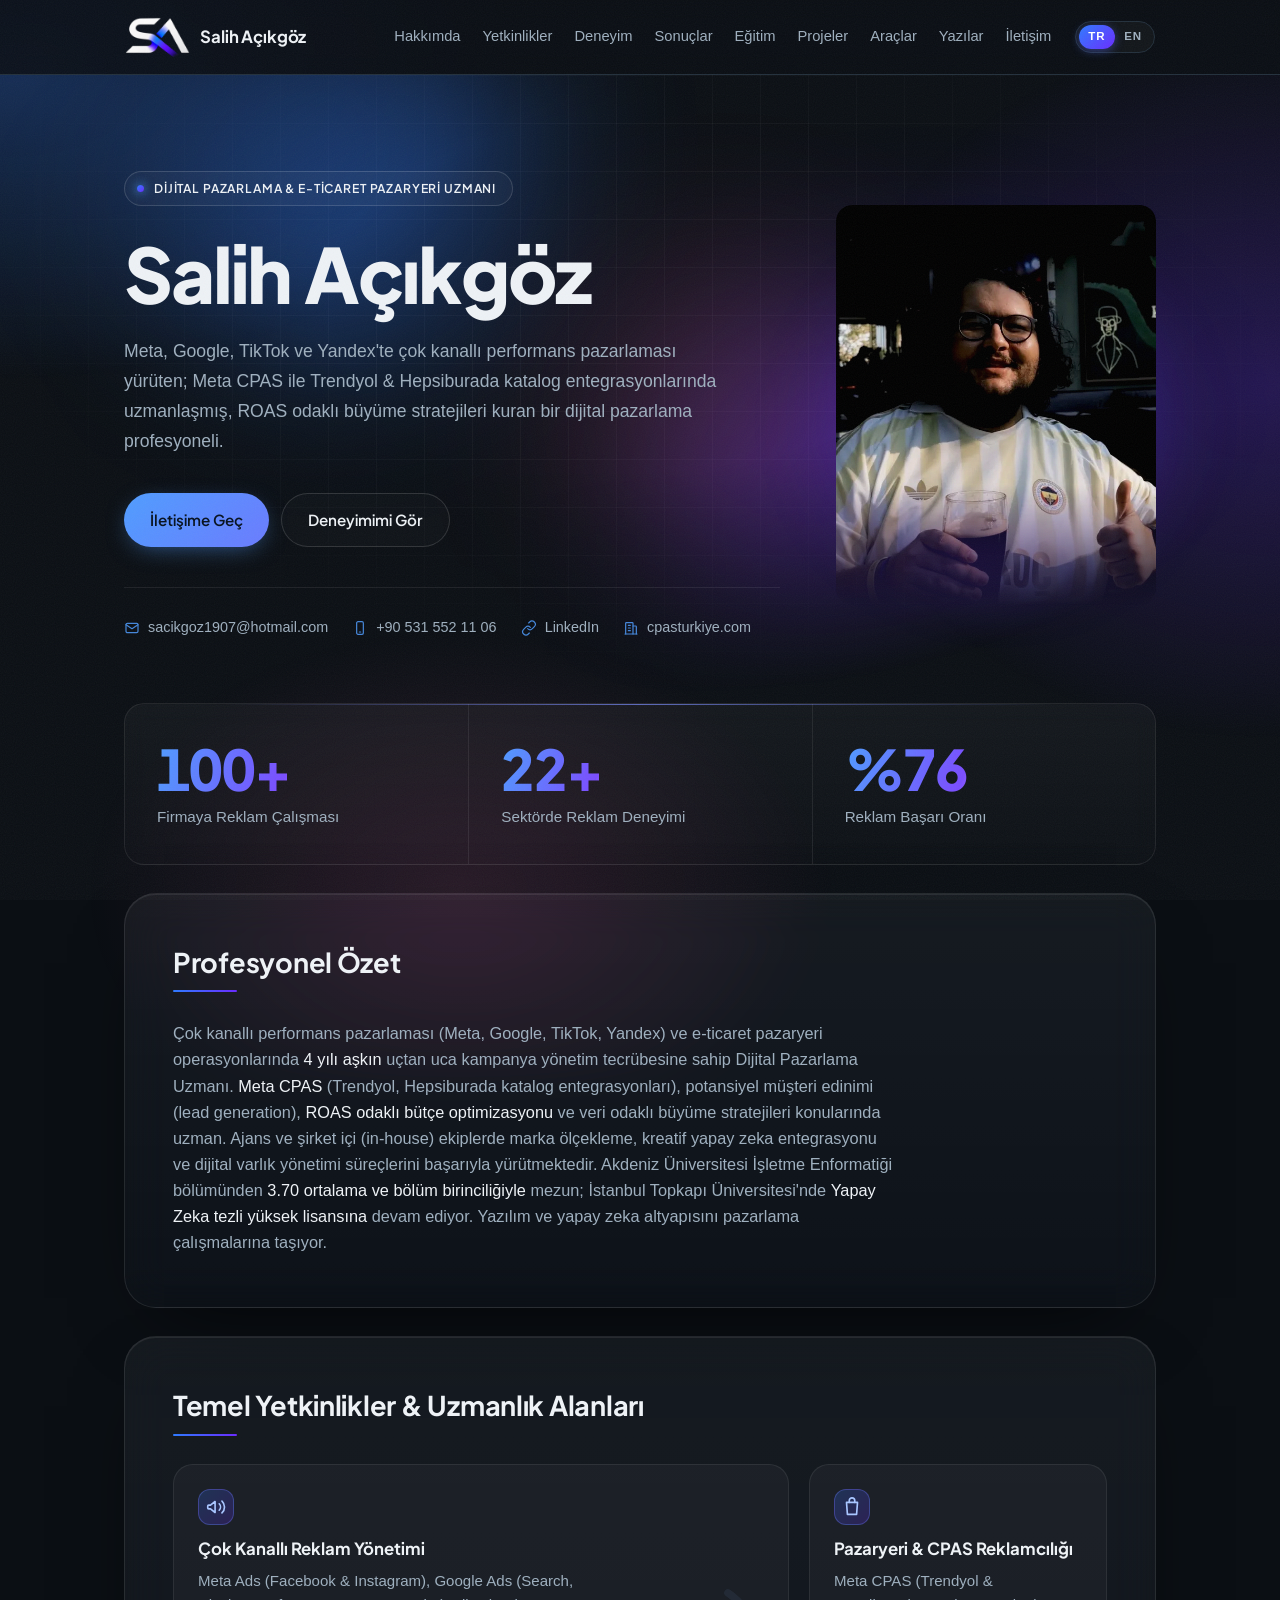
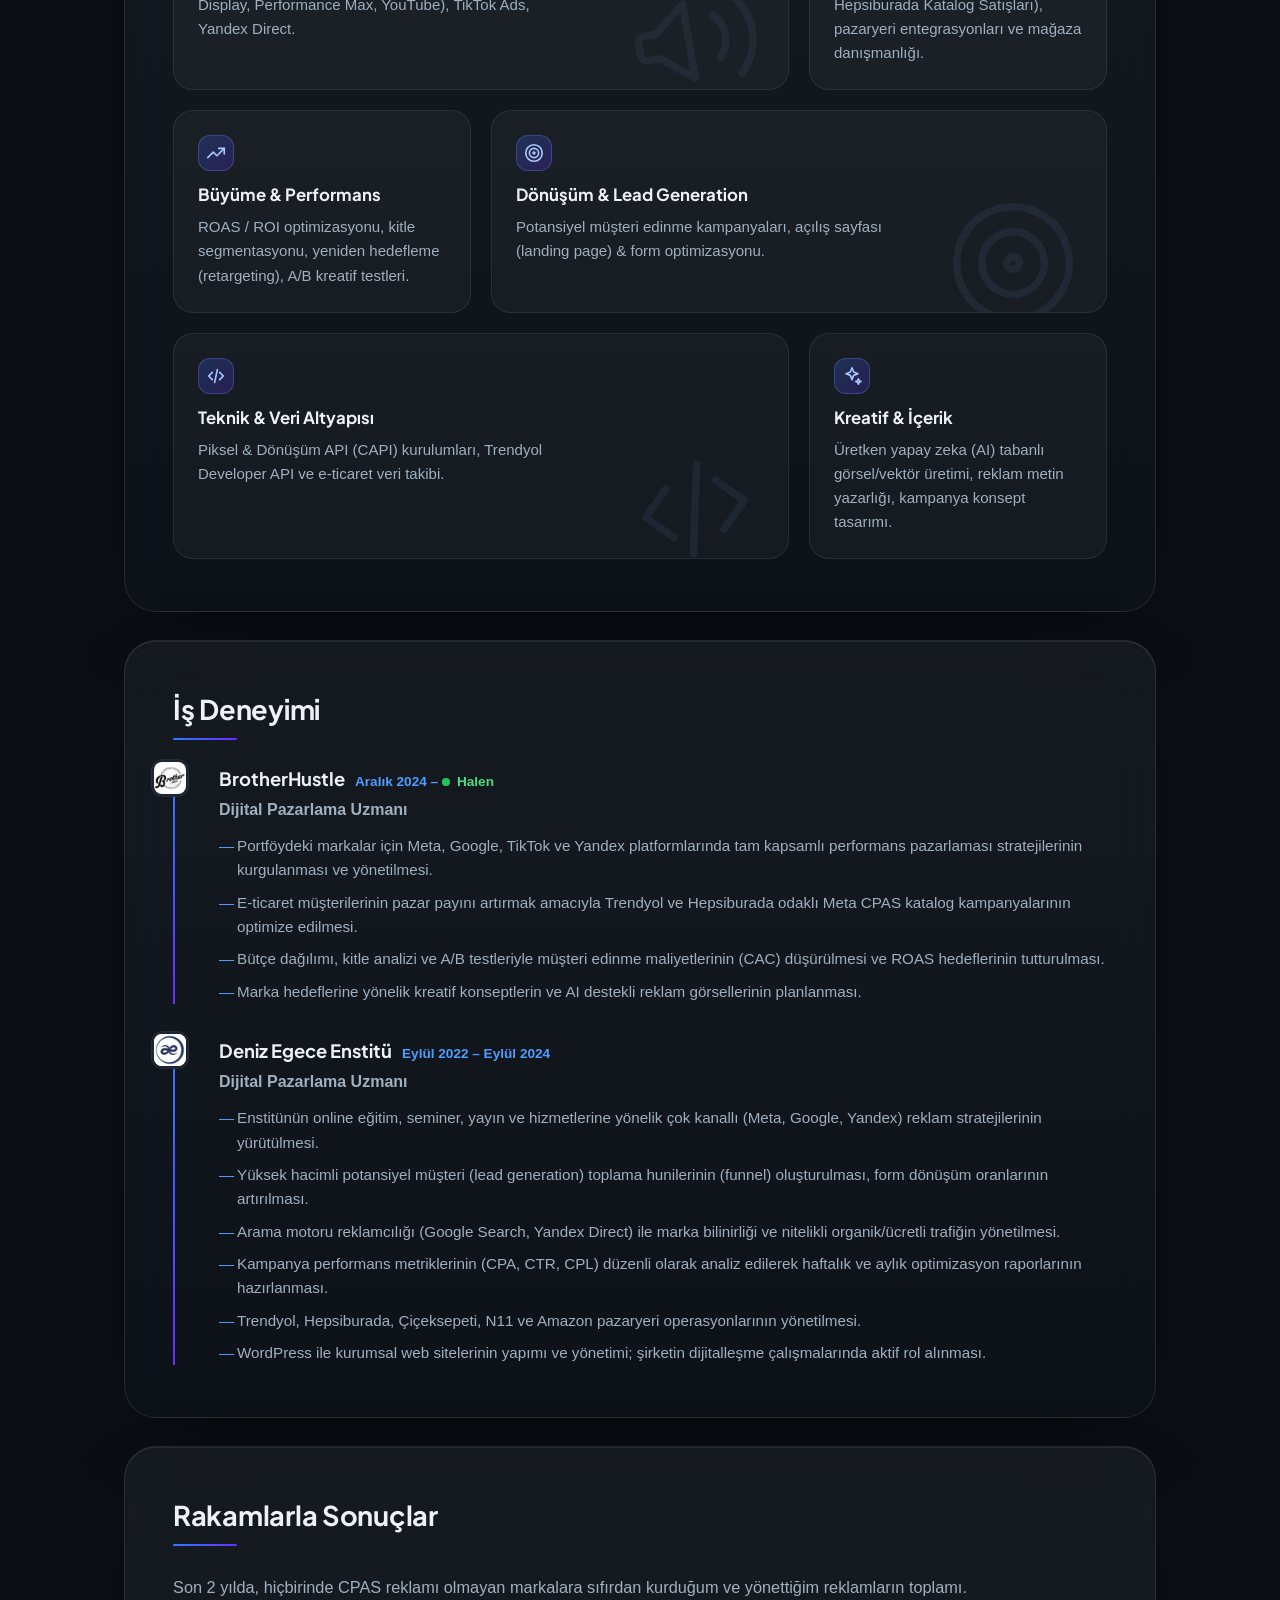
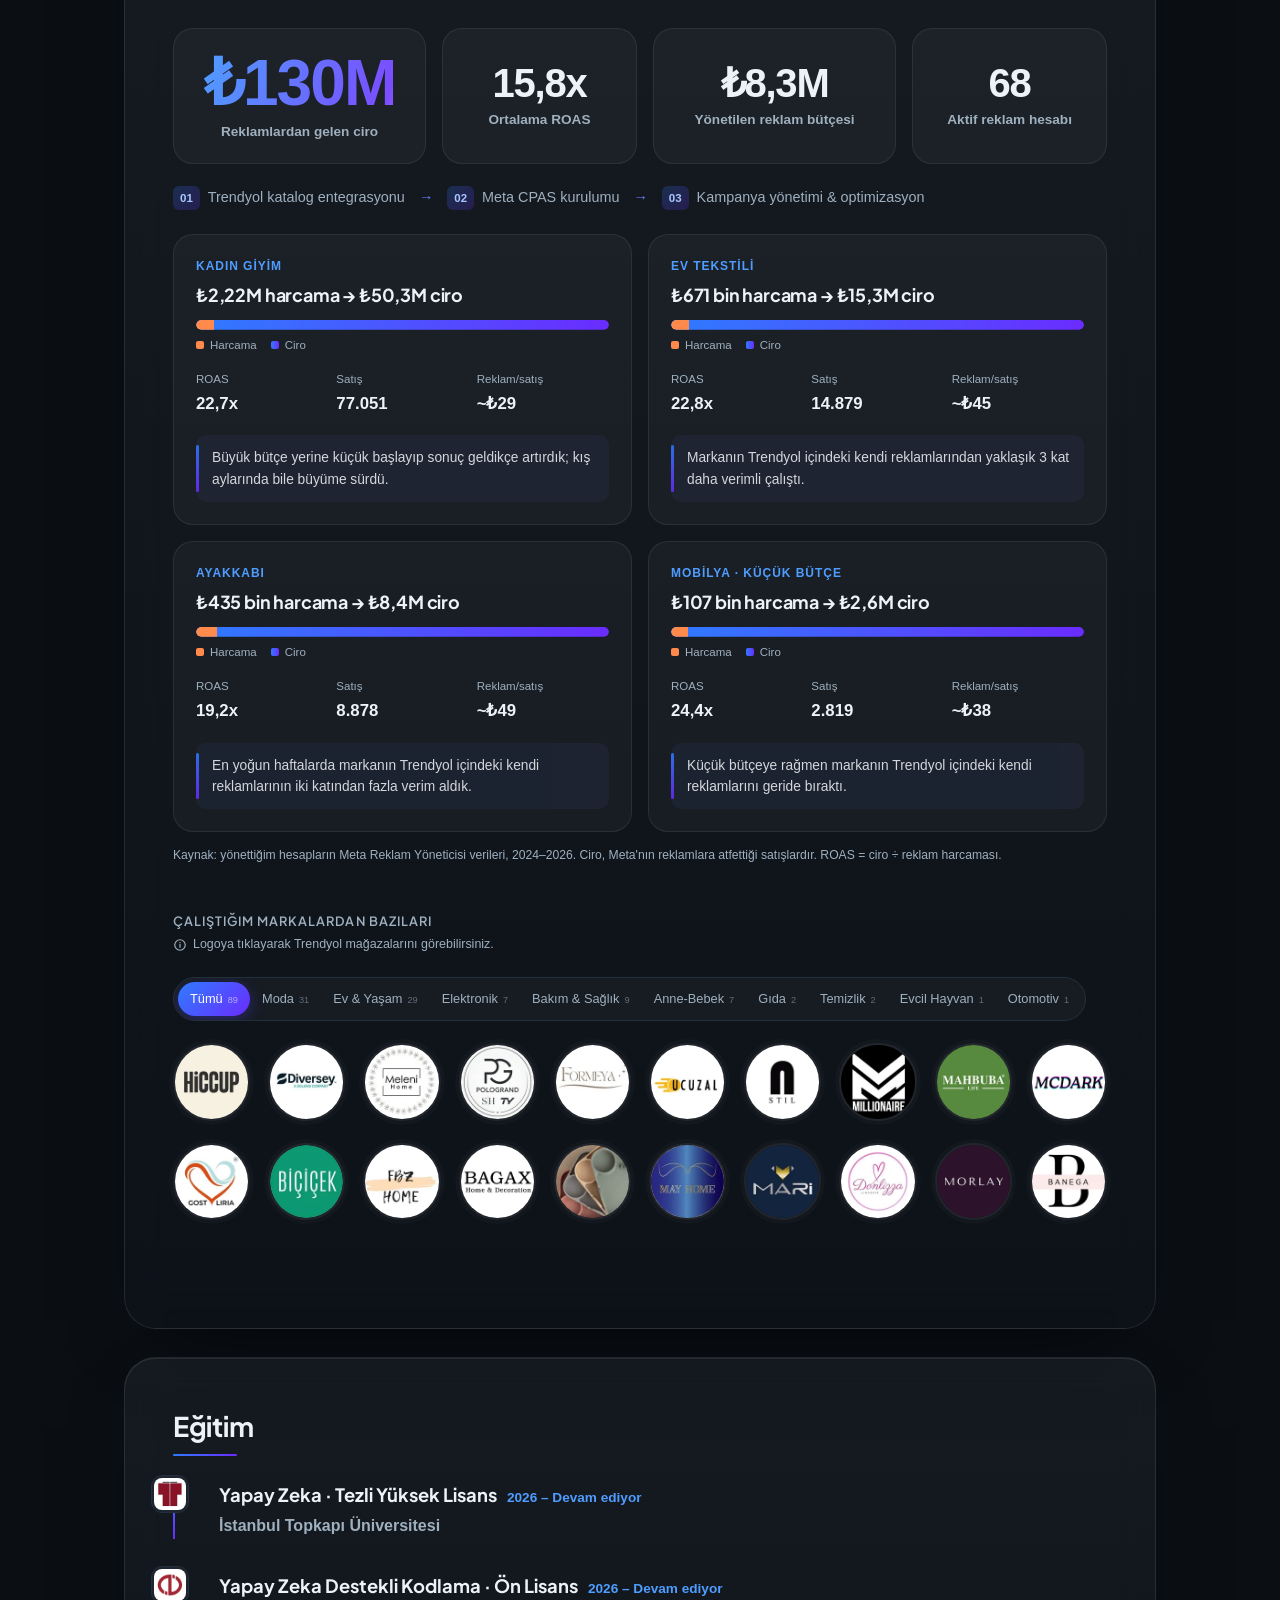
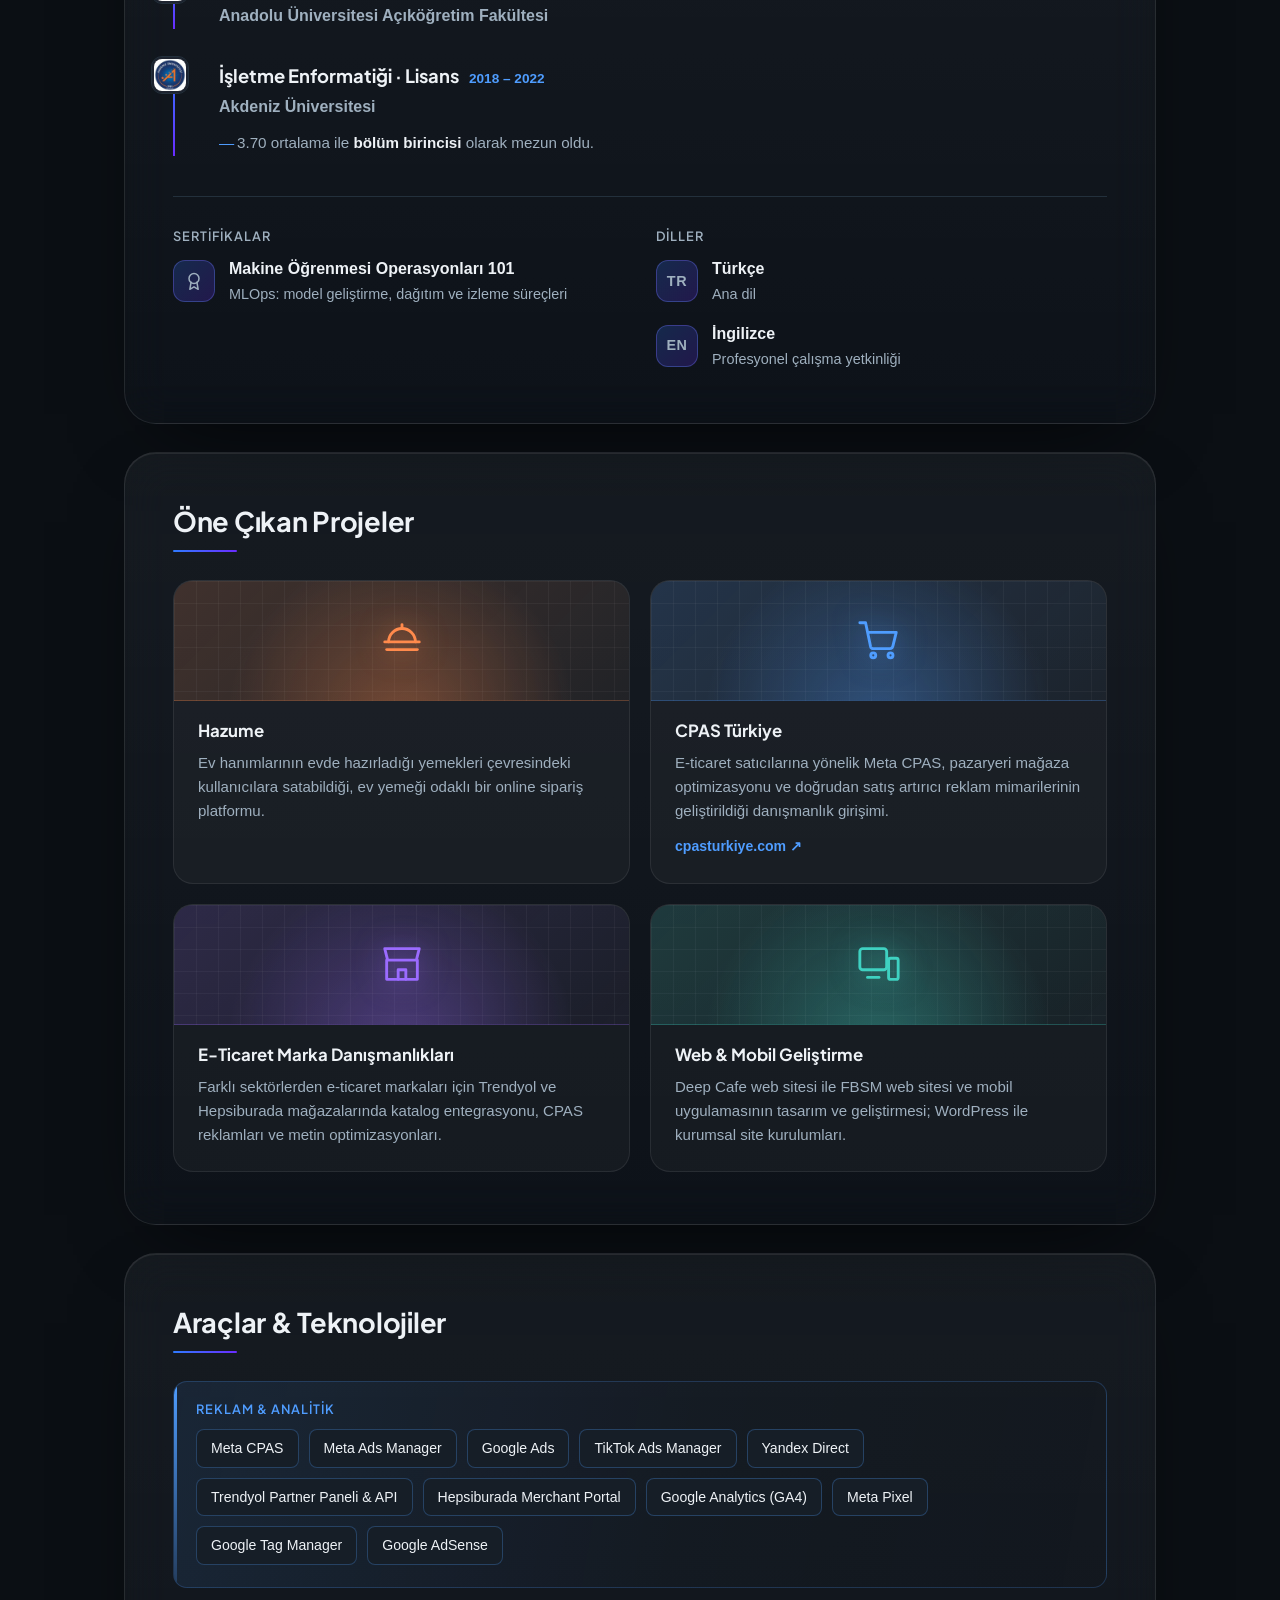
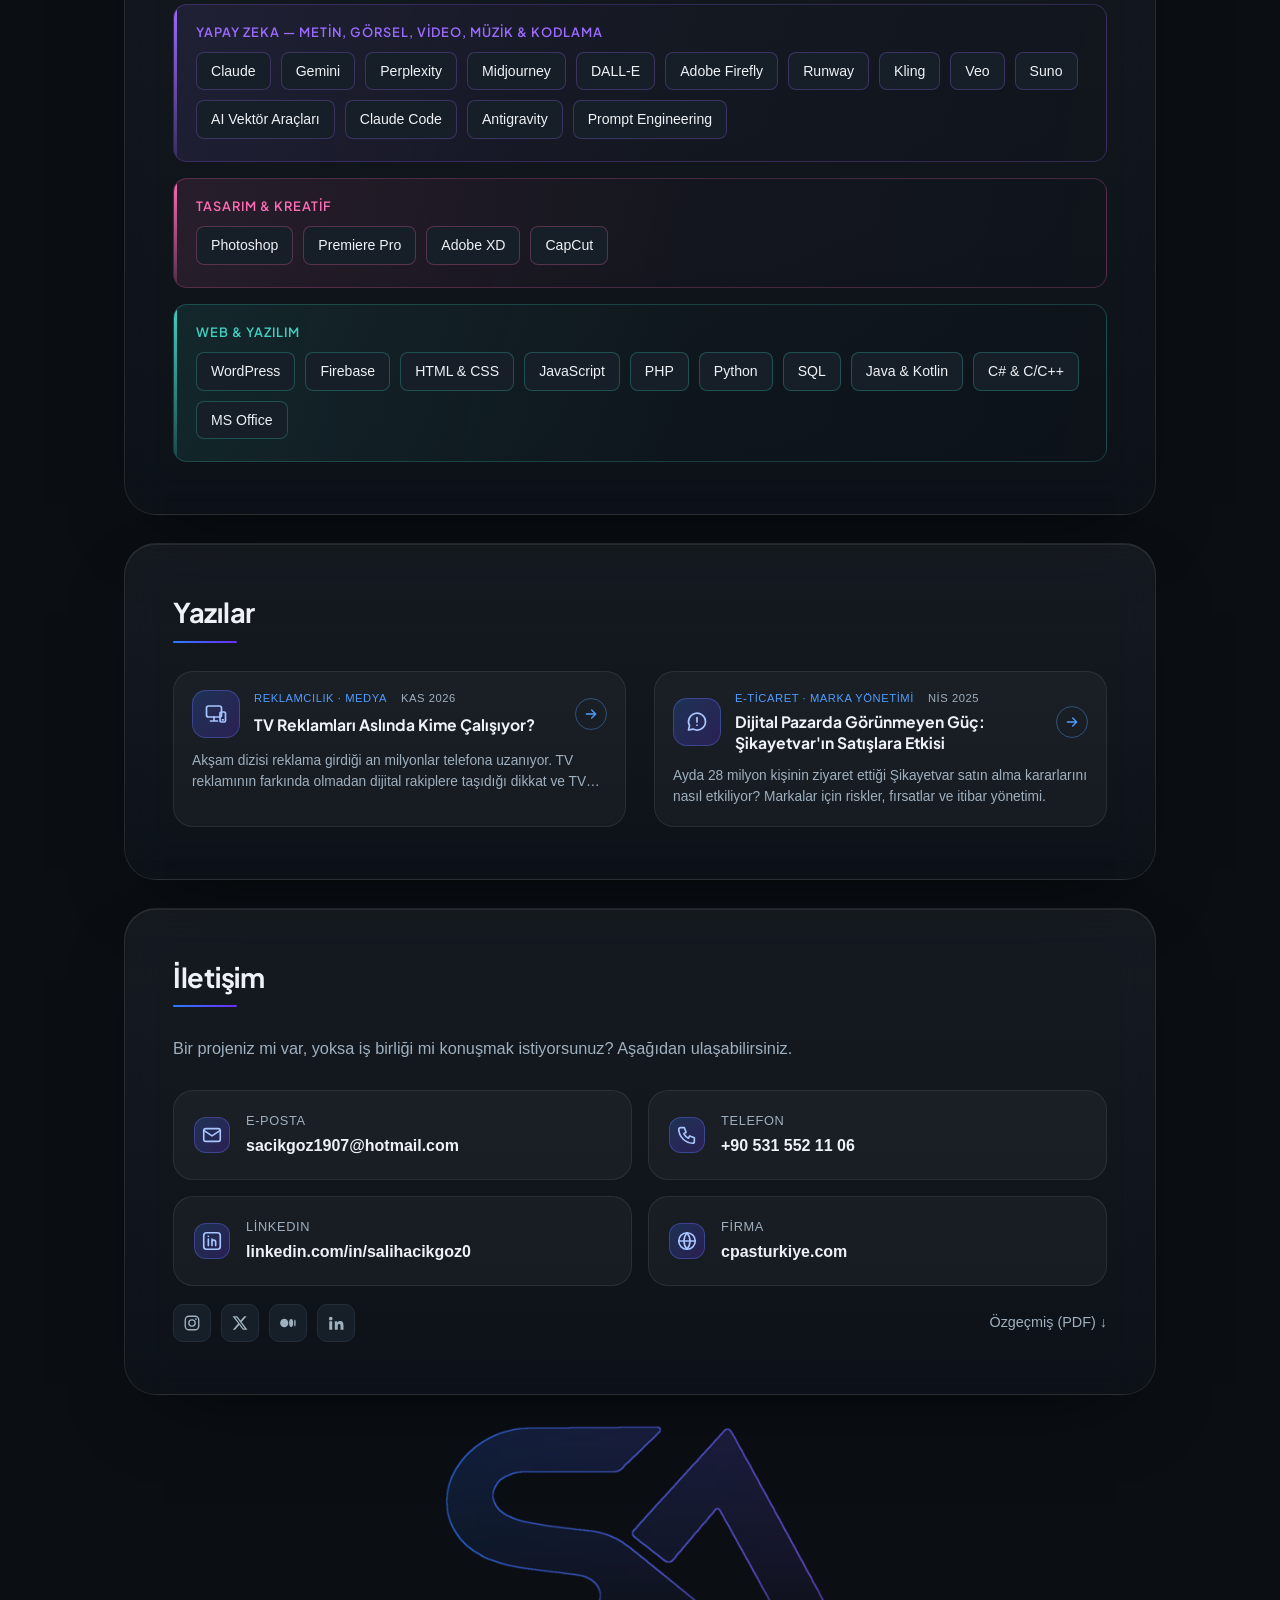
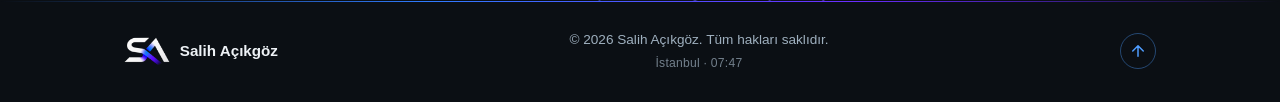
==== commit faa65a86: "chore: reklam verileri güncellendi (Jale)" ====
--- a/index.html
+++ b/index.html
@@ -260,9 +260,9 @@
     <h2 class="section-title">Rakamlarla Sonuçlar</h2>
     <p class="section-text">Son 2 yılda, hiçbirinde CPAS reklamı olmayan markalara sıfırdan kurduğum ve yönettiğim reklamların toplamı.</p>
     <div class="results-figures">
-      <div class="rf rf-main"><span class="rf-value" data-count="129.19" data-prefix="₺" data-suffix="M" data-decimals="0">₺129M</span><span class="rf-label">Reklamlardan gelen ciro</span></div>
-      <div class="rf"><span class="rf-value" data-count="15.75" data-suffix="x" data-decimals="1">15,8x</span><span class="rf-label">Ortalama ROAS</span></div>
-      <div class="rf"><span class="rf-value" data-count="8.2" data-prefix="₺" data-suffix="M" data-decimals="1">₺8,2M</span><span class="rf-label">Yönetilen reklam bütçesi</span></div>
+      <div class="rf rf-main"><span class="rf-value" data-count="130.23" data-prefix="₺" data-suffix="M" data-decimals="0">₺130M</span><span class="rf-label">Reklamlardan gelen ciro</span></div>
+      <div class="rf"><span class="rf-value" data-count="15.77" data-suffix="x" data-decimals="1">15,8x</span><span class="rf-label">Ortalama ROAS</span></div>
+      <div class="rf"><span class="rf-value" data-count="8.26" data-prefix="₺" data-suffix="M" data-decimals="1">₺8,3M</span><span class="rf-label">Yönetilen reklam bütçesi</span></div>
       <div class="rf"><span class="rf-value" data-count="68" data-decimals="0">68</span><span class="rf-label">Aktif reklam hesabı</span></div>
     </div>
     <ol class="process">
@@ -273,25 +273,25 @@
     <div class="cases">
       <article class="case">
         <p class="case-sector">Kadın Giyim</p>
-        <h3>₺2,20M harcama → ₺50,1M ciro</h3>
+        <h3>₺2,22M harcama → ₺50,3M ciro</h3>
         <div class="case-bar" aria-hidden="true"><span class="case-spend" style="--w: 4.4%"></span></div>
         <p class="case-legend" aria-hidden="true"><i class="lg-spend"></i>Harcama <i class="lg-rev"></i>Ciro</p>
         <dl class="case-stats">
           <div><dt>ROAS</dt><dd>22,7x</dd></div>
-          <div><dt>Satış</dt><dd>76.708</dd></div>
+          <div><dt>Satış</dt><dd>77.051</dd></div>
           <div><dt>Reklam/satış</dt><dd>~₺29</dd></div>
         </dl>
         <p class="case-story">Büyük bütçe yerine küçük başlayıp sonuç geldikçe artırdık; kış aylarında bile büyüme sürdü.</p>
       </article>
       <article class="case">
         <p class="case-sector">Ev Tekstili</p>
-        <h3>₺665 bin harcama → ₺15,1M ciro</h3>
+        <h3>₺671 bin harcama → ₺15,3M ciro</h3>
         <div class="case-bar" aria-hidden="true"><span class="case-spend" style="--w: 4.4%"></span></div>
         <p class="case-legend" aria-hidden="true"><i class="lg-spend"></i>Harcama <i class="lg-rev"></i>Ciro</p>
         <dl class="case-stats">
-          <div><dt>ROAS</dt><dd>22,6x</dd></div>
-          <div><dt>Satış</dt><dd>14.600</dd></div>
-          <div><dt>Reklam/satış</dt><dd>~₺46</dd></div>
+          <div><dt>ROAS</dt><dd>22,8x</dd></div>
+          <div><dt>Satış</dt><dd>14.879</dd></div>
+          <div><dt>Reklam/satış</dt><dd>~₺45</dd></div>
         </dl>
         <p class="case-story">Markanın Trendyol içindeki kendi reklamlarından yaklaşık 3 kat daha verimli çalıştı.</p>
       </article>
@@ -309,12 +309,12 @@
       </article>
       <article class="case">
         <p class="case-sector">Mobilya · Küçük bütçe</p>
-        <h3>₺106 bin harcama → ₺2,6M ciro</h3>
+        <h3>₺107 bin harcama → ₺2,6M ciro</h3>
         <div class="case-bar" aria-hidden="true"><span class="case-spend" style="--w: 4.1%"></span></div>
         <p class="case-legend" aria-hidden="true"><i class="lg-spend"></i>Harcama <i class="lg-rev"></i>Ciro</p>
         <dl class="case-stats">
-          <div><dt>ROAS</dt><dd>24,5x</dd></div>
-          <div><dt>Satış</dt><dd>2.800</dd></div>
+          <div><dt>ROAS</dt><dd>24,4x</dd></div>
+          <div><dt>Satış</dt><dd>2.819</dd></div>
           <div><dt>Reklam/satış</dt><dd>~₺38</dd></div>
         </dl>
         <p class="case-story">Küçük bütçeye rağmen markanın Trendyol içindeki kendi reklamlarını geride bıraktı.</p>
--- a/style.css
+++ b/style.css
@@ -1050,9 +1050,22 @@
 .brands-more[aria-expanded="true"] i { transform: rotate(-135deg) translate(-2px, 0); }
 .brands-more[hidden] { display: none; }
 @media (max-width: 780px) {
-  .brand-filters { display: flex; overflow-x: auto; scrollbar-width: none; }
-  .brand-filters::-webkit-scrollbar { display: none; }
-  .brand-filter { font-size: 0.76rem; padding: 6px 12px; }
+  /* Telefonda alt çizgili sekmeler (2026-11-26, kullanıcı 4 seçenekten seçti): kutu/dolgu yok,
+     seçilinin altında degrade çizgi kayar, sağ kenar sönerek devamı olduğunu gösterir */
+  .brand-filters {
+    display: flex;
+    gap: 22px;
+    padding: 0 40px 0 0;
+    border: 0;
+    border-bottom: 1px solid var(--border);
+    border-radius: 0;
+    background: none;
+    -webkit-mask: linear-gradient(90deg, #000 calc(100% - 48px), transparent);
+    mask: linear-gradient(90deg, #000 calc(100% - 48px), transparent);
+  }
+  .brand-filter { font-size: 0.86rem; padding: 9px 0 11px; border-radius: 0; }
+  .brand-filter[aria-pressed="true"] { color: var(--text); font-weight: 600; }
+  .brand-filter-ind { top: auto; bottom: 0; height: 2px; border-radius: 2px; box-shadow: none; }
   .brands-grid:not(.open):not(.filtered) > li:nth-child(n+16) { display: none; }
 }
 
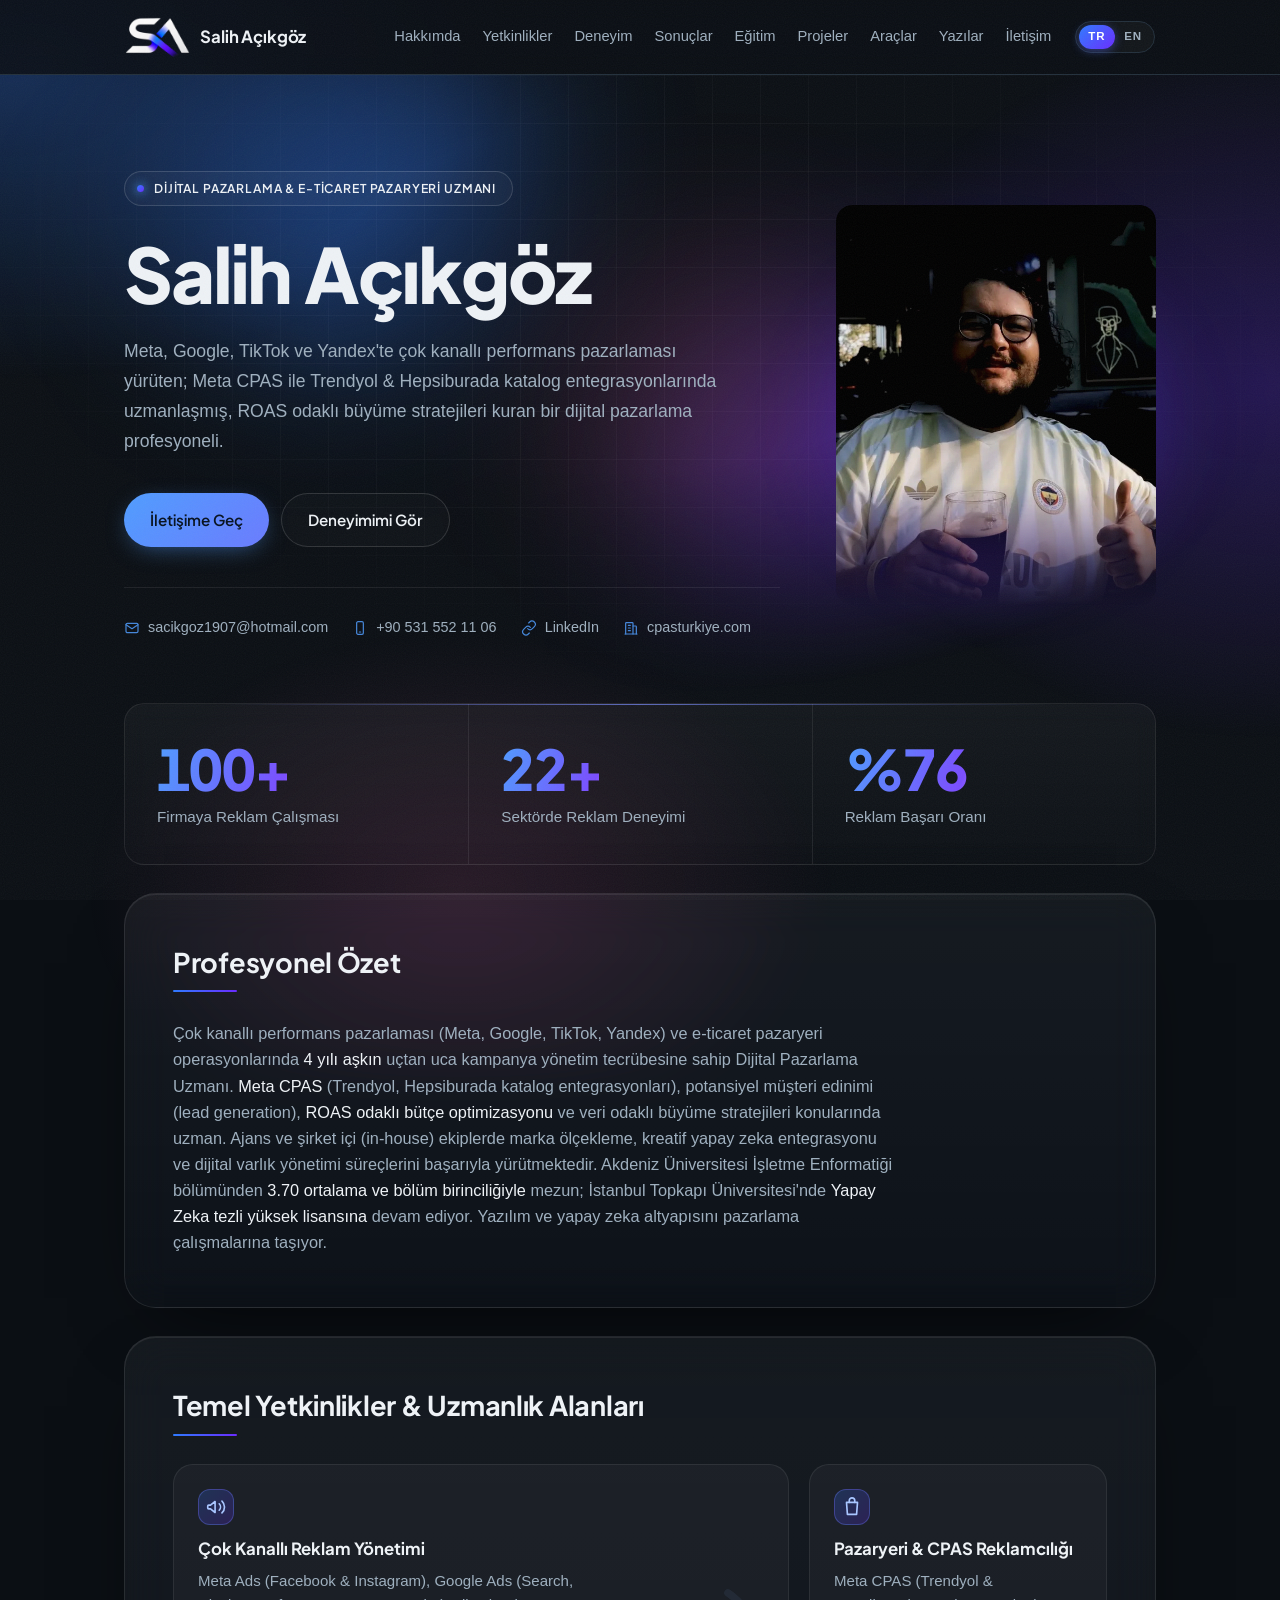
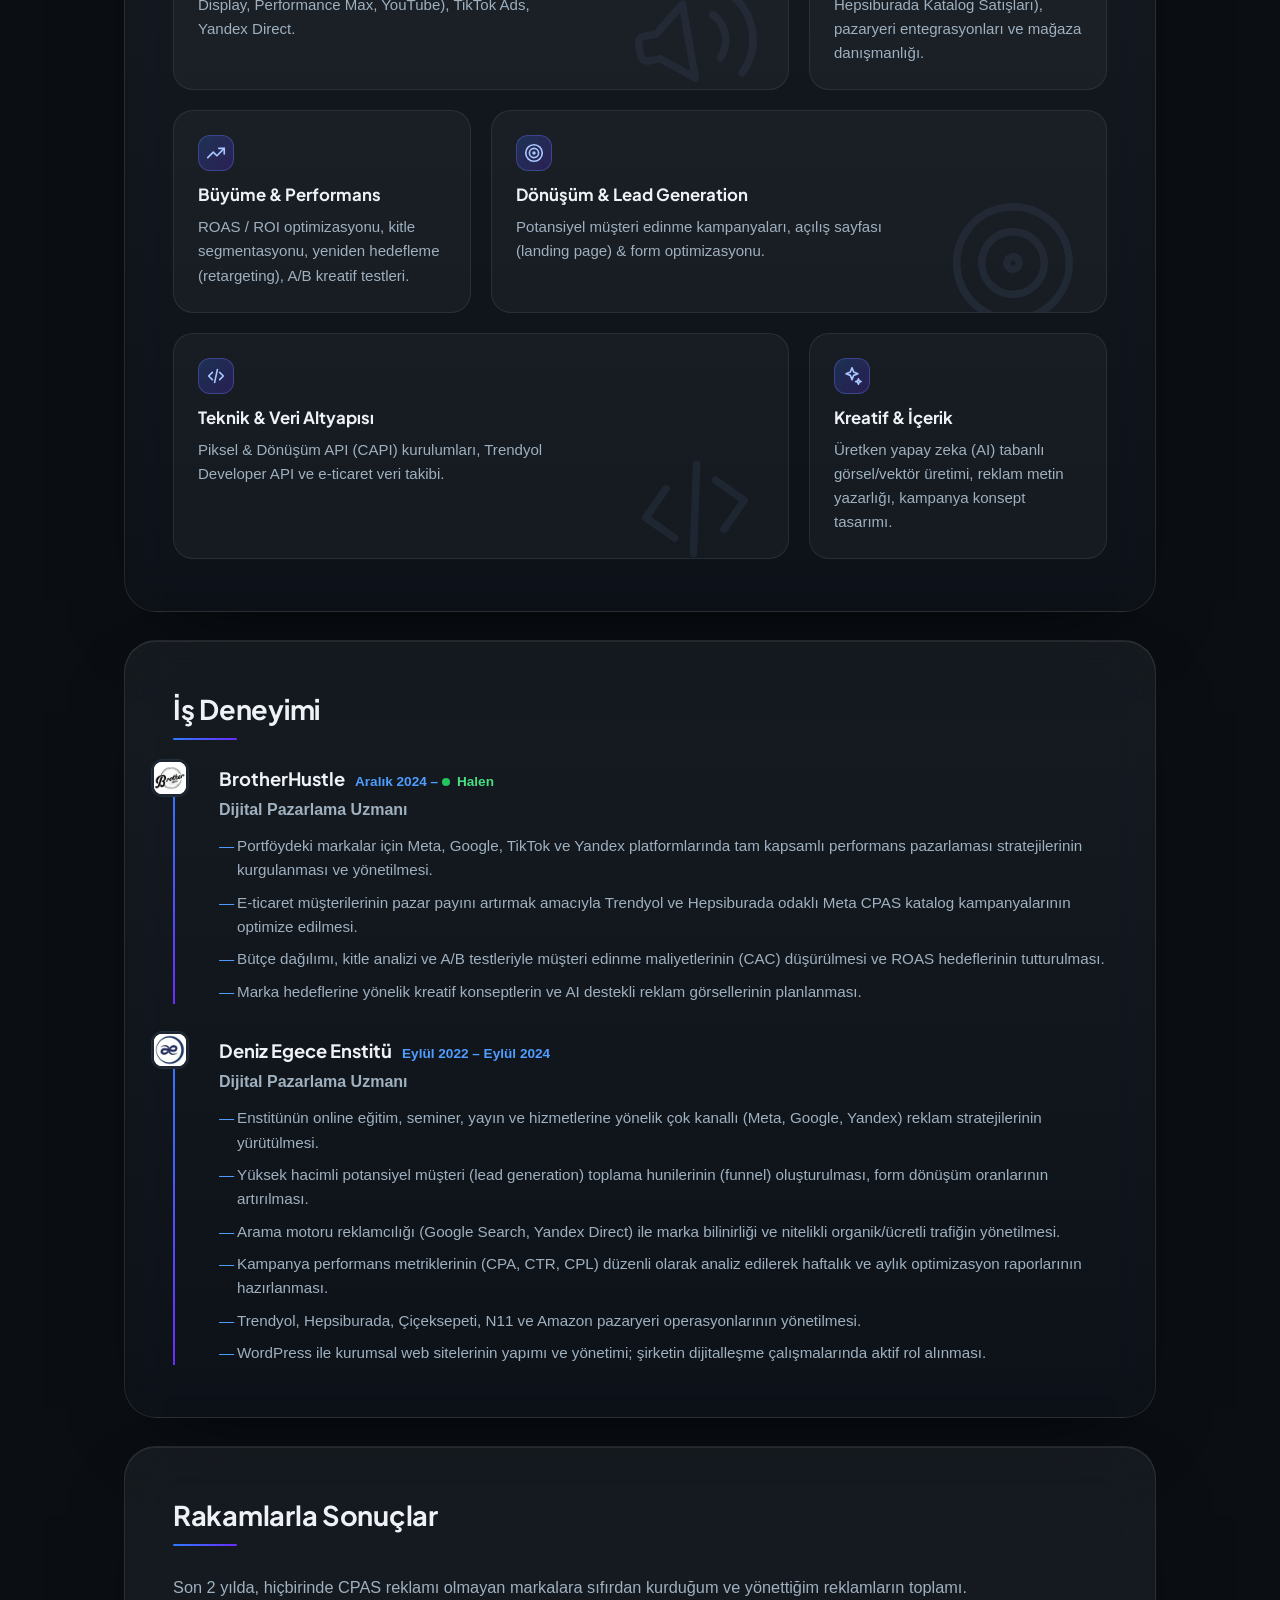
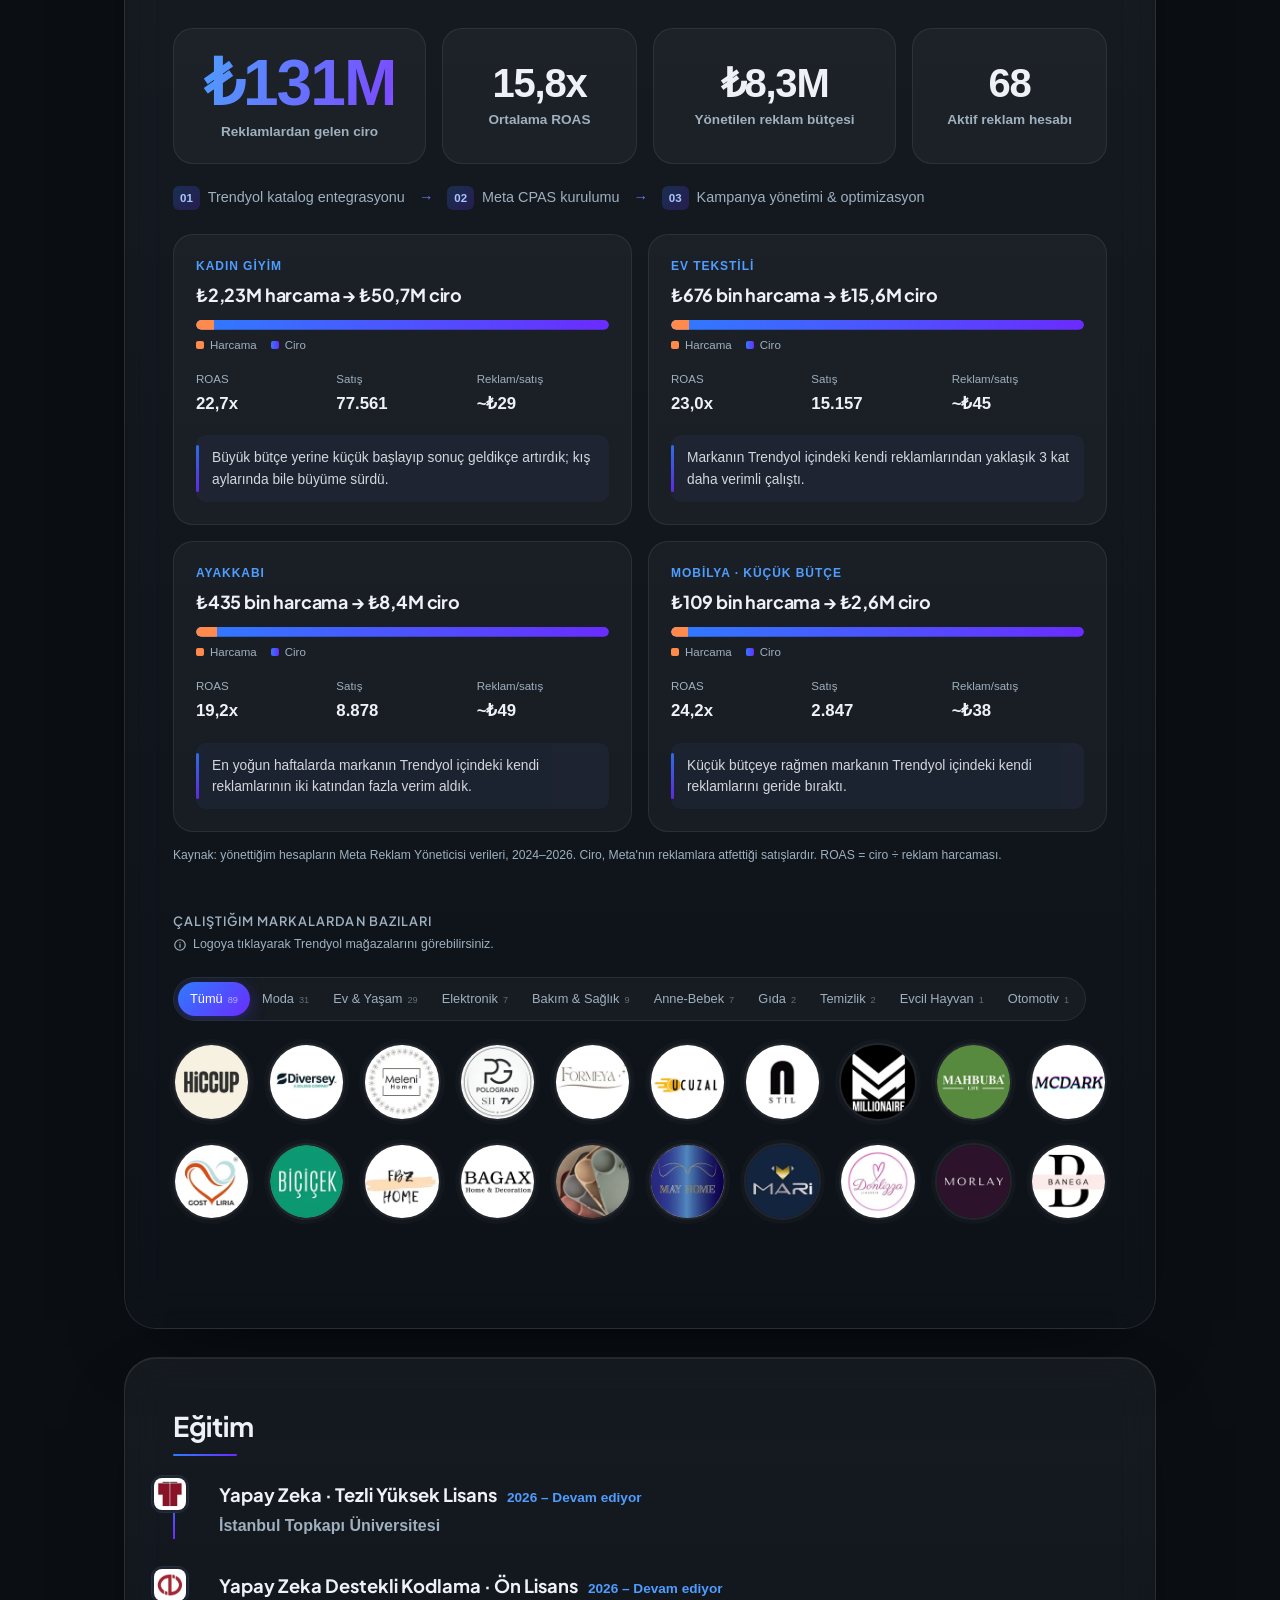
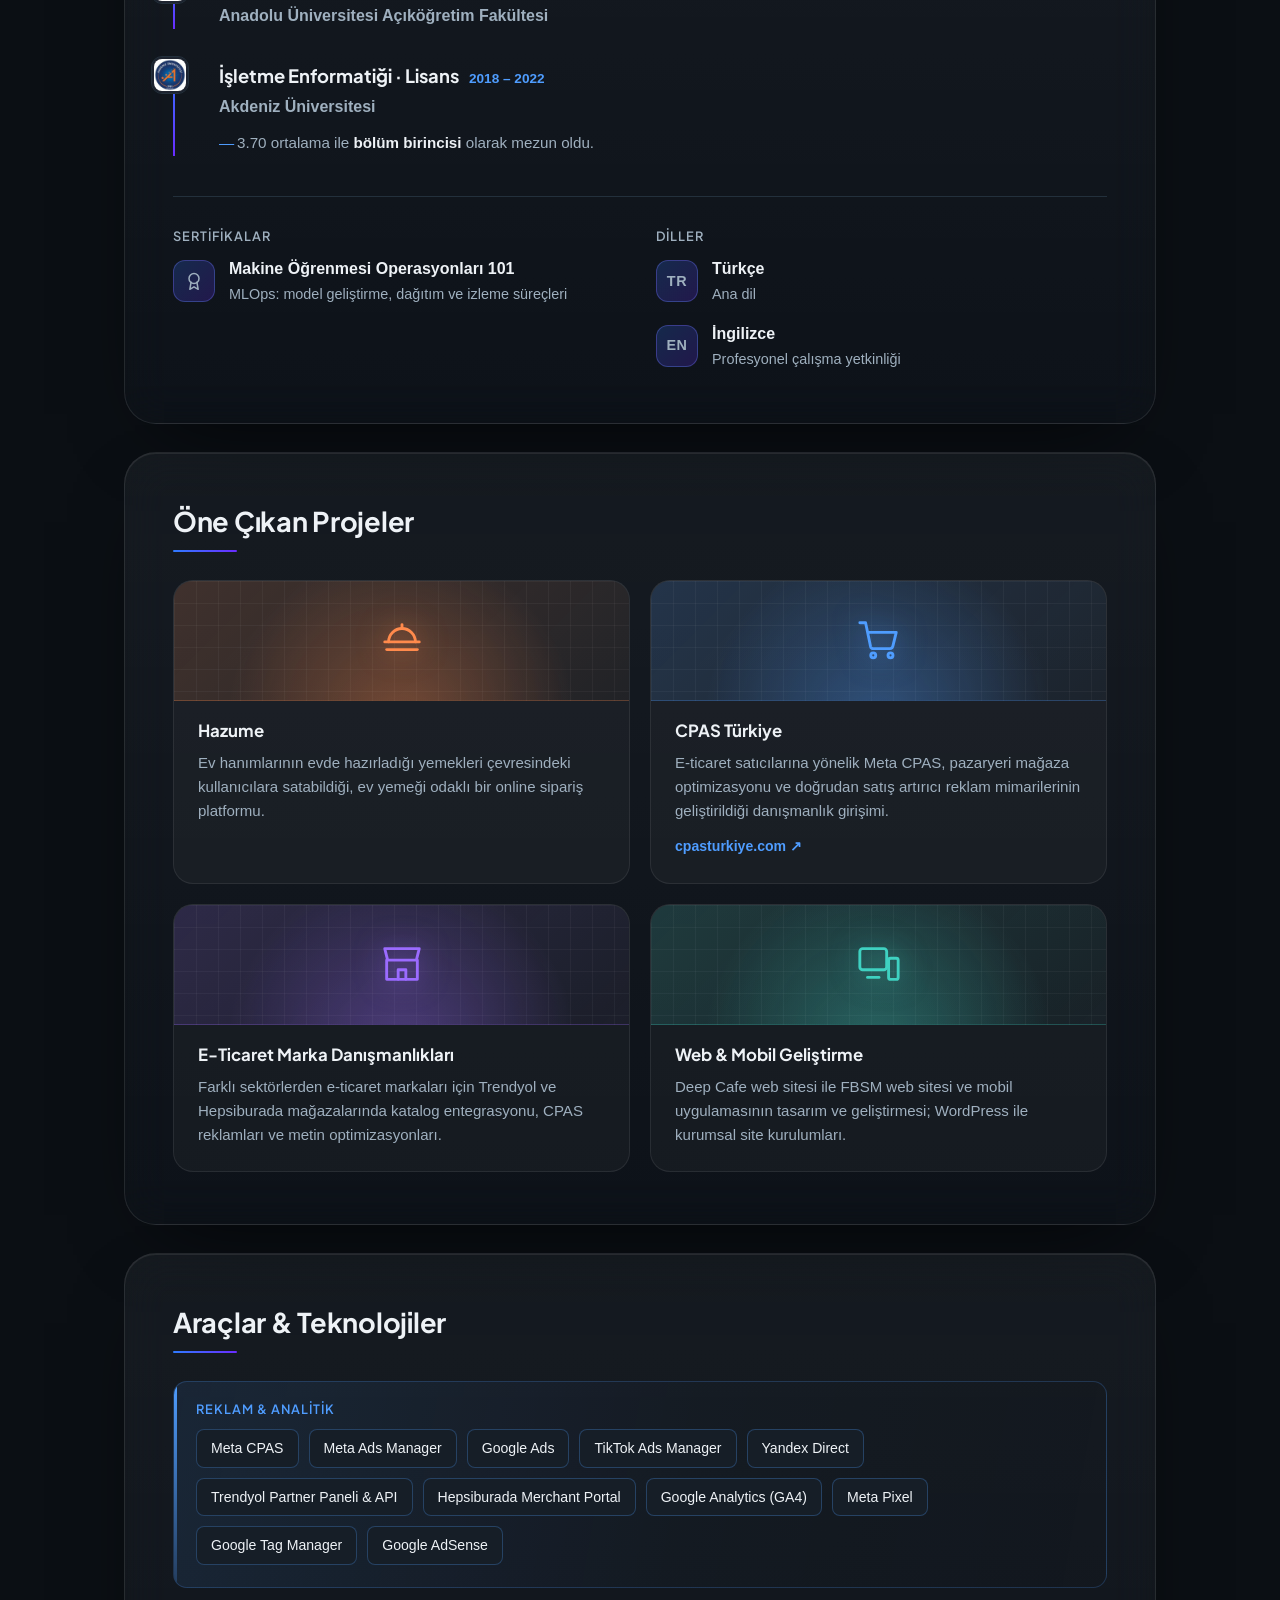
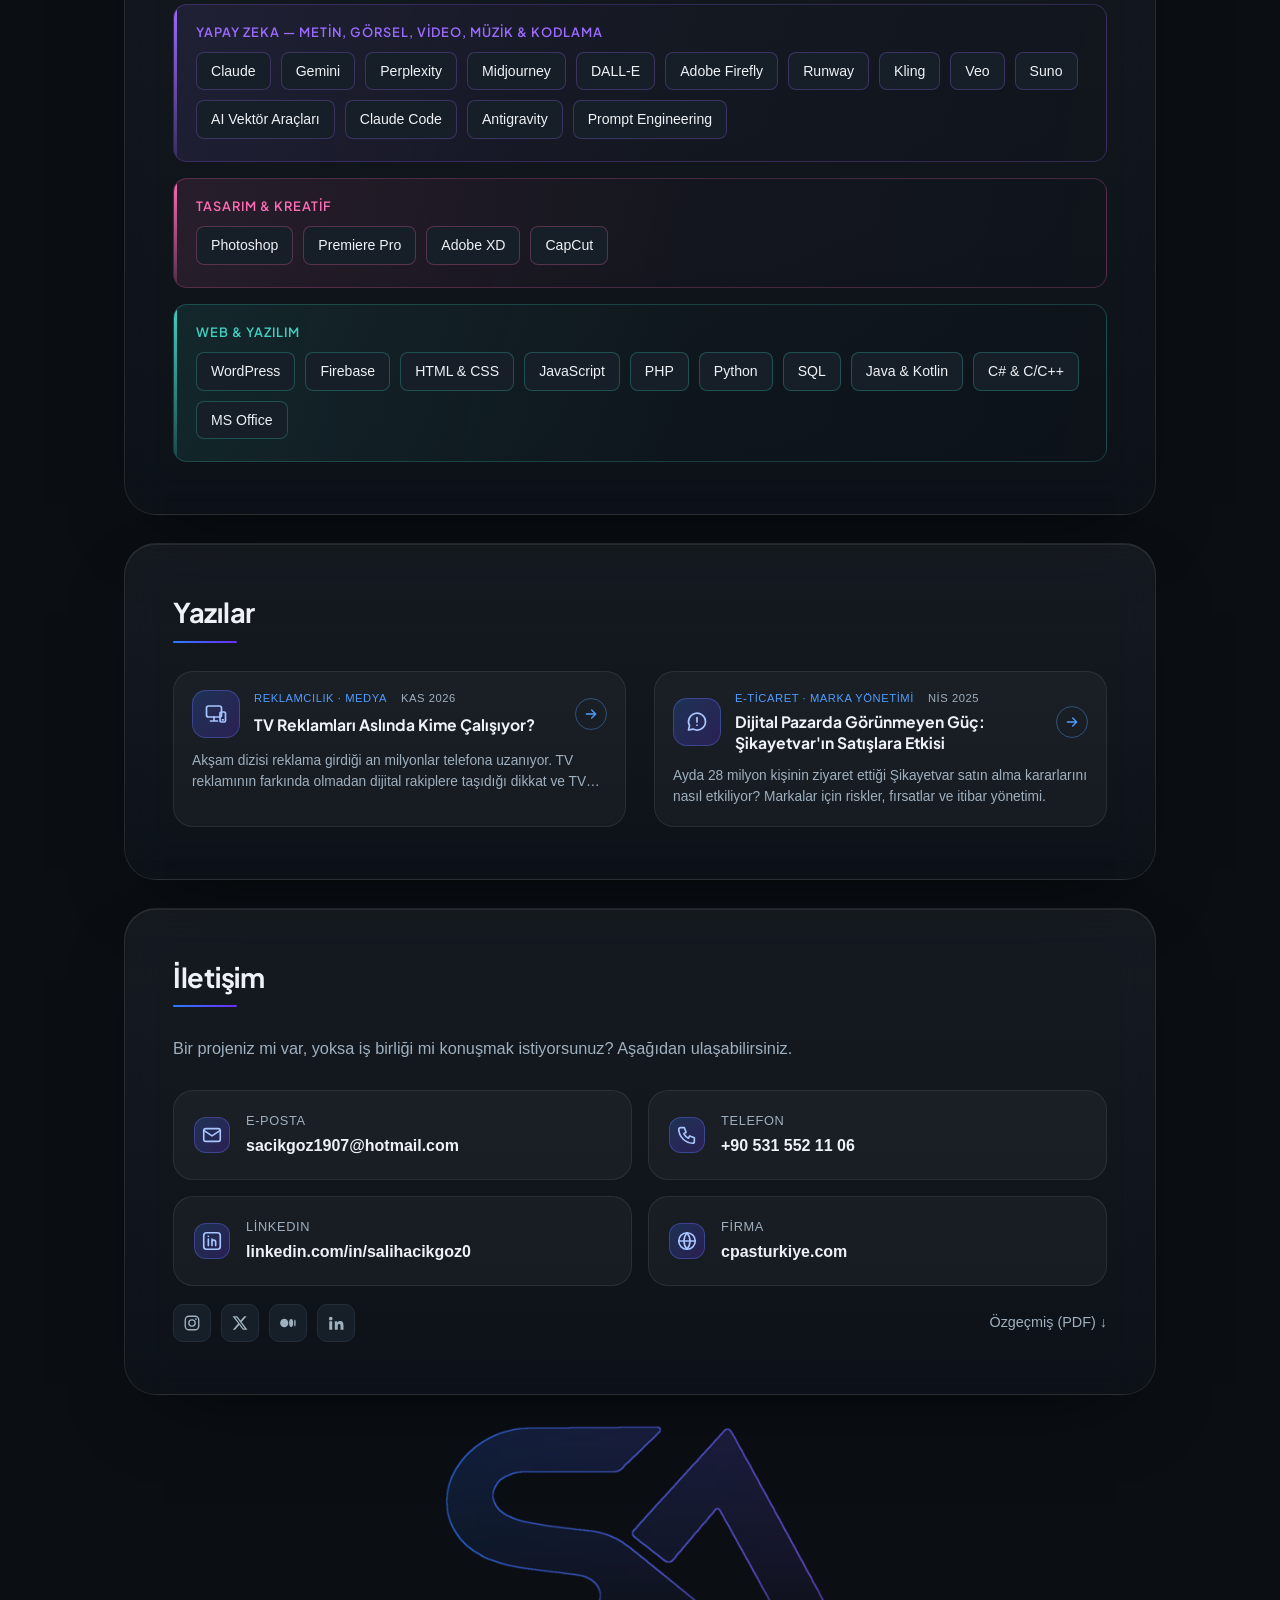
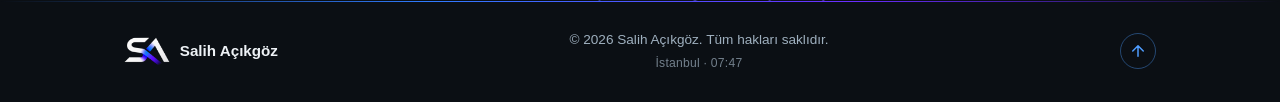
==== commit b3cb9ed8: "chore: reklam verileri güncellendi (Jale)" ====
--- a/index.html
+++ b/index.html
@@ -260,9 +260,9 @@
     <h2 class="section-title">Rakamlarla Sonuçlar</h2>
     <p class="section-text">Son 2 yılda, hiçbirinde CPAS reklamı olmayan markalara sıfırdan kurduğum ve yönettiğim reklamların toplamı.</p>
     <div class="results-figures">
-      <div class="rf rf-main"><span class="rf-value" data-count="130.23" data-prefix="₺" data-suffix="M" data-decimals="0">₺130M</span><span class="rf-label">Reklamlardan gelen ciro</span></div>
-      <div class="rf"><span class="rf-value" data-count="15.77" data-suffix="x" data-decimals="1">15,8x</span><span class="rf-label">Ortalama ROAS</span></div>
-      <div class="rf"><span class="rf-value" data-count="8.26" data-prefix="₺" data-suffix="M" data-decimals="1">₺8,3M</span><span class="rf-label">Yönetilen reklam bütçesi</span></div>
+      <div class="rf rf-main"><span class="rf-value" data-count="131.48" data-prefix="₺" data-suffix="M" data-decimals="0">₺131M</span><span class="rf-label">Reklamlardan gelen ciro</span></div>
+      <div class="rf"><span class="rf-value" data-count="15.8" data-suffix="x" data-decimals="1">15,8x</span><span class="rf-label">Ortalama ROAS</span></div>
+      <div class="rf"><span class="rf-value" data-count="8.32" data-prefix="₺" data-suffix="M" data-decimals="1">₺8,3M</span><span class="rf-label">Yönetilen reklam bütçesi</span></div>
       <div class="rf"><span class="rf-value" data-count="68" data-decimals="0">68</span><span class="rf-label">Aktif reklam hesabı</span></div>
     </div>
     <ol class="process">
@@ -273,24 +273,24 @@
     <div class="cases">
       <article class="case">
         <p class="case-sector">Kadın Giyim</p>
-        <h3>₺2,22M harcama → ₺50,3M ciro</h3>
+        <h3>₺2,23M harcama → ₺50,7M ciro</h3>
         <div class="case-bar" aria-hidden="true"><span class="case-spend" style="--w: 4.4%"></span></div>
         <p class="case-legend" aria-hidden="true"><i class="lg-spend"></i>Harcama <i class="lg-rev"></i>Ciro</p>
         <dl class="case-stats">
           <div><dt>ROAS</dt><dd>22,7x</dd></div>
-          <div><dt>Satış</dt><dd>77.051</dd></div>
+          <div><dt>Satış</dt><dd>77.561</dd></div>
           <div><dt>Reklam/satış</dt><dd>~₺29</dd></div>
         </dl>
         <p class="case-story">Büyük bütçe yerine küçük başlayıp sonuç geldikçe artırdık; kış aylarında bile büyüme sürdü.</p>
       </article>
       <article class="case">
         <p class="case-sector">Ev Tekstili</p>
-        <h3>₺671 bin harcama → ₺15,3M ciro</h3>
-        <div class="case-bar" aria-hidden="true"><span class="case-spend" style="--w: 4.4%"></span></div>
+        <h3>₺676 bin harcama → ₺15,6M ciro</h3>
+        <div class="case-bar" aria-hidden="true"><span class="case-spend" style="--w: 4.3%"></span></div>
         <p class="case-legend" aria-hidden="true"><i class="lg-spend"></i>Harcama <i class="lg-rev"></i>Ciro</p>
         <dl class="case-stats">
-          <div><dt>ROAS</dt><dd>22,8x</dd></div>
-          <div><dt>Satış</dt><dd>14.879</dd></div>
+          <div><dt>ROAS</dt><dd>23,0x</dd></div>
+          <div><dt>Satış</dt><dd>15.157</dd></div>
           <div><dt>Reklam/satış</dt><dd>~₺45</dd></div>
         </dl>
         <p class="case-story">Markanın Trendyol içindeki kendi reklamlarından yaklaşık 3 kat daha verimli çalıştı.</p>
@@ -309,12 +309,12 @@
       </article>
       <article class="case">
         <p class="case-sector">Mobilya · Küçük bütçe</p>
-        <h3>₺107 bin harcama → ₺2,6M ciro</h3>
+        <h3>₺109 bin harcama → ₺2,6M ciro</h3>
         <div class="case-bar" aria-hidden="true"><span class="case-spend" style="--w: 4.1%"></span></div>
         <p class="case-legend" aria-hidden="true"><i class="lg-spend"></i>Harcama <i class="lg-rev"></i>Ciro</p>
         <dl class="case-stats">
-          <div><dt>ROAS</dt><dd>24,4x</dd></div>
-          <div><dt>Satış</dt><dd>2.819</dd></div>
+          <div><dt>ROAS</dt><dd>24,2x</dd></div>
+          <div><dt>Satış</dt><dd>2.847</dd></div>
           <div><dt>Reklam/satış</dt><dd>~₺38</dd></div>
         </dl>
         <p class="case-story">Küçük bütçeye rağmen markanın Trendyol içindeki kendi reklamlarını geride bıraktı.</p>
